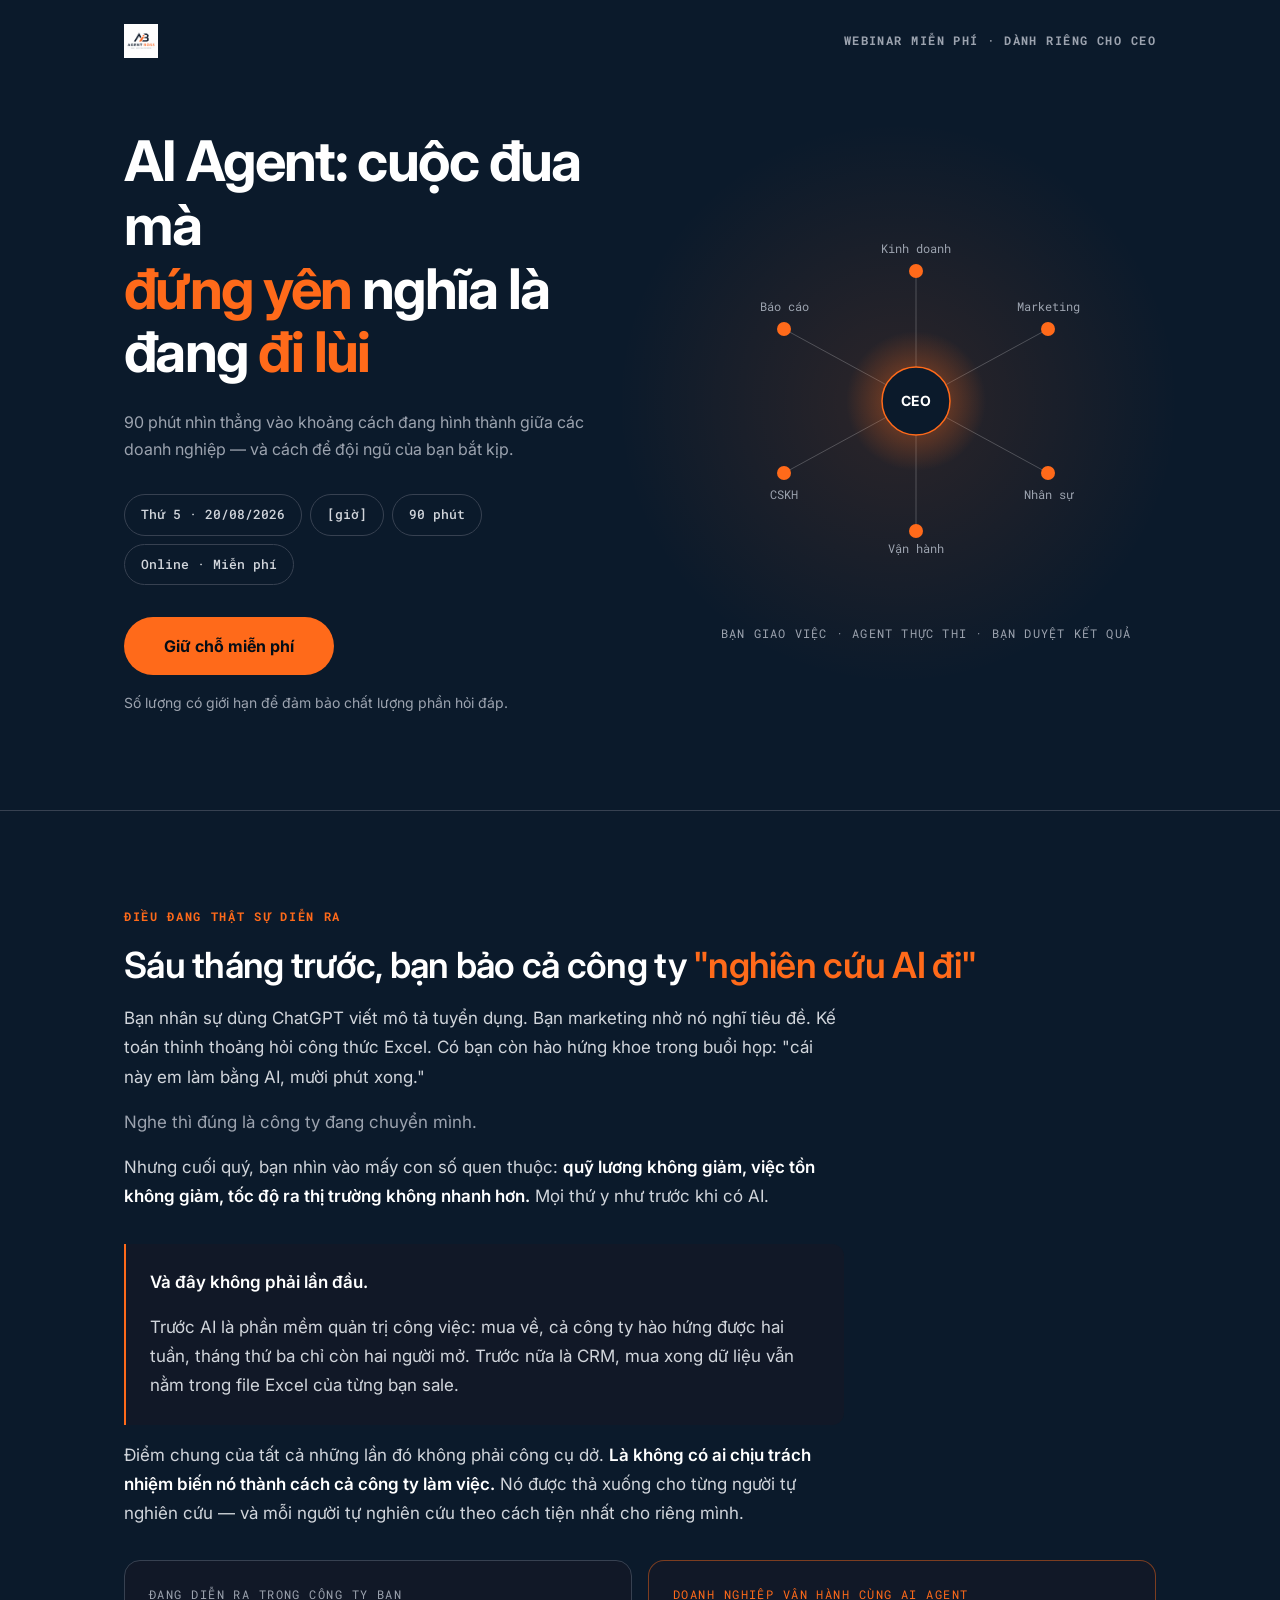
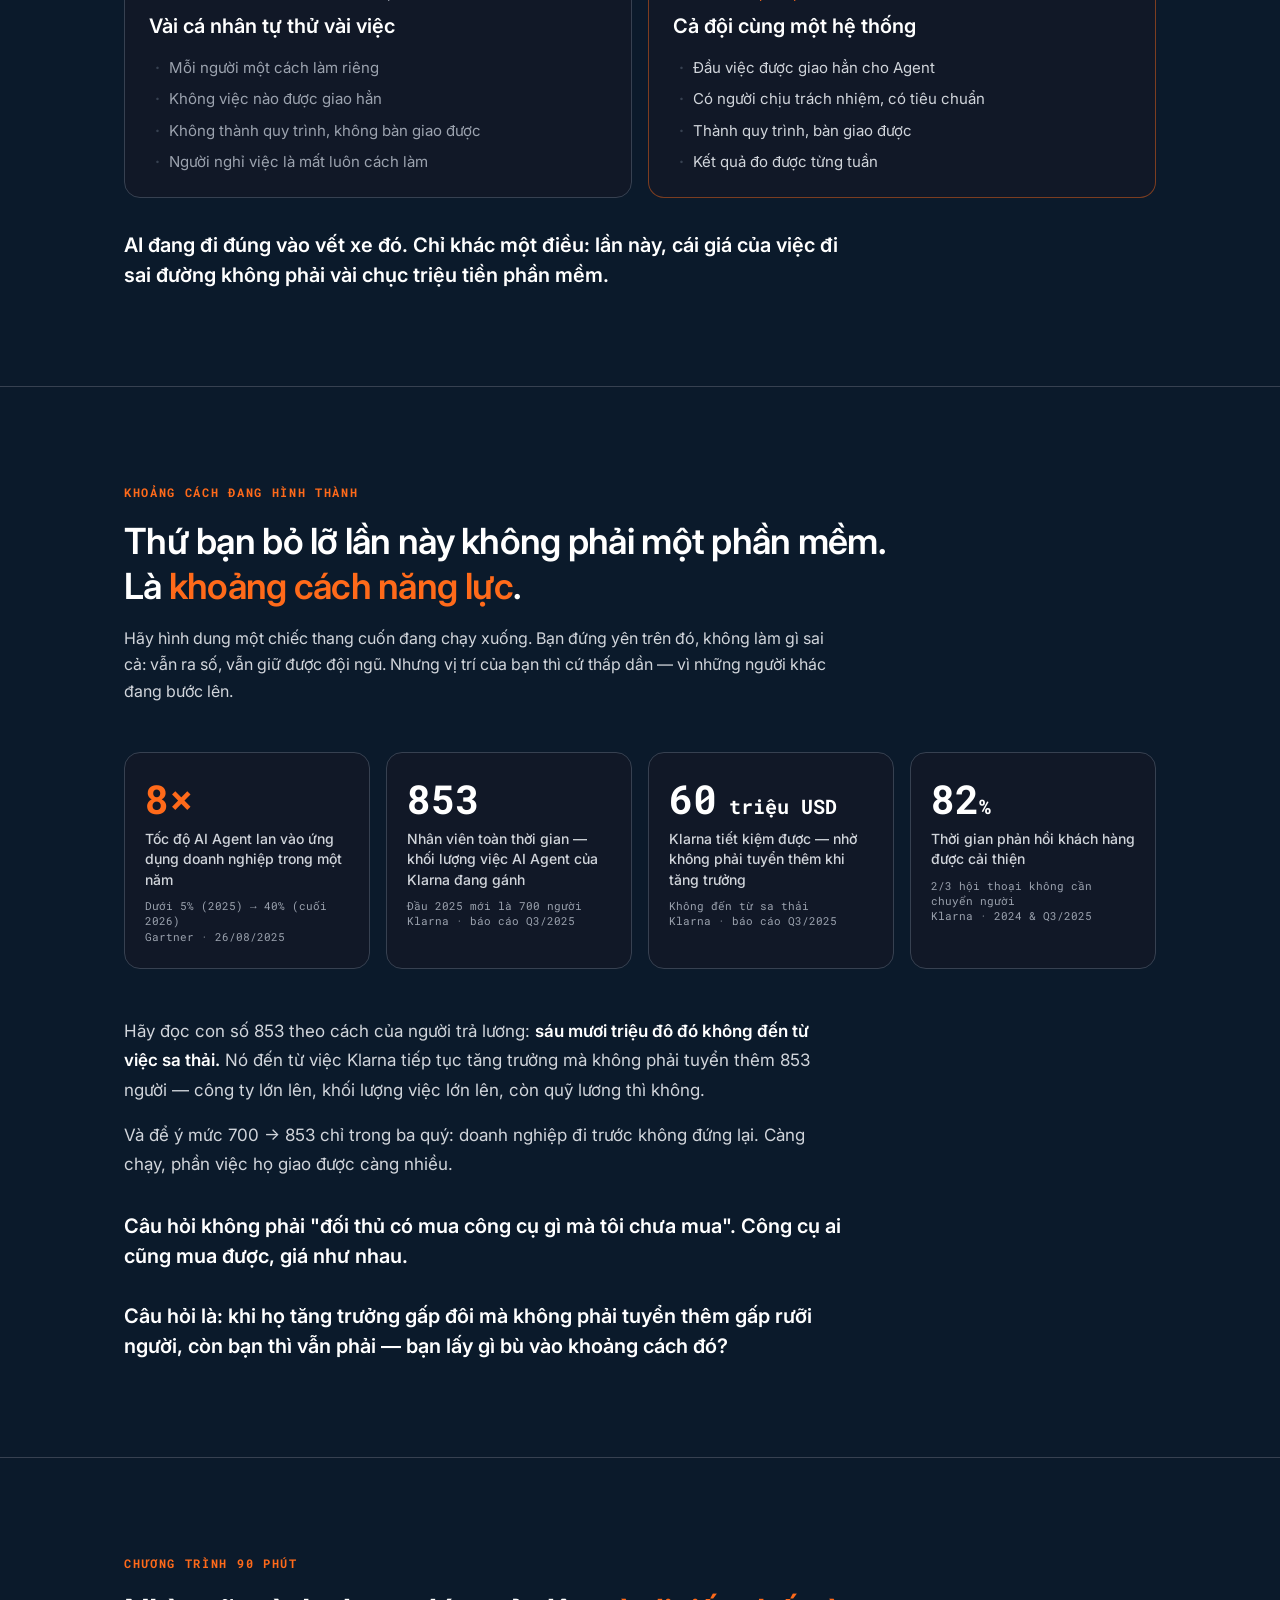
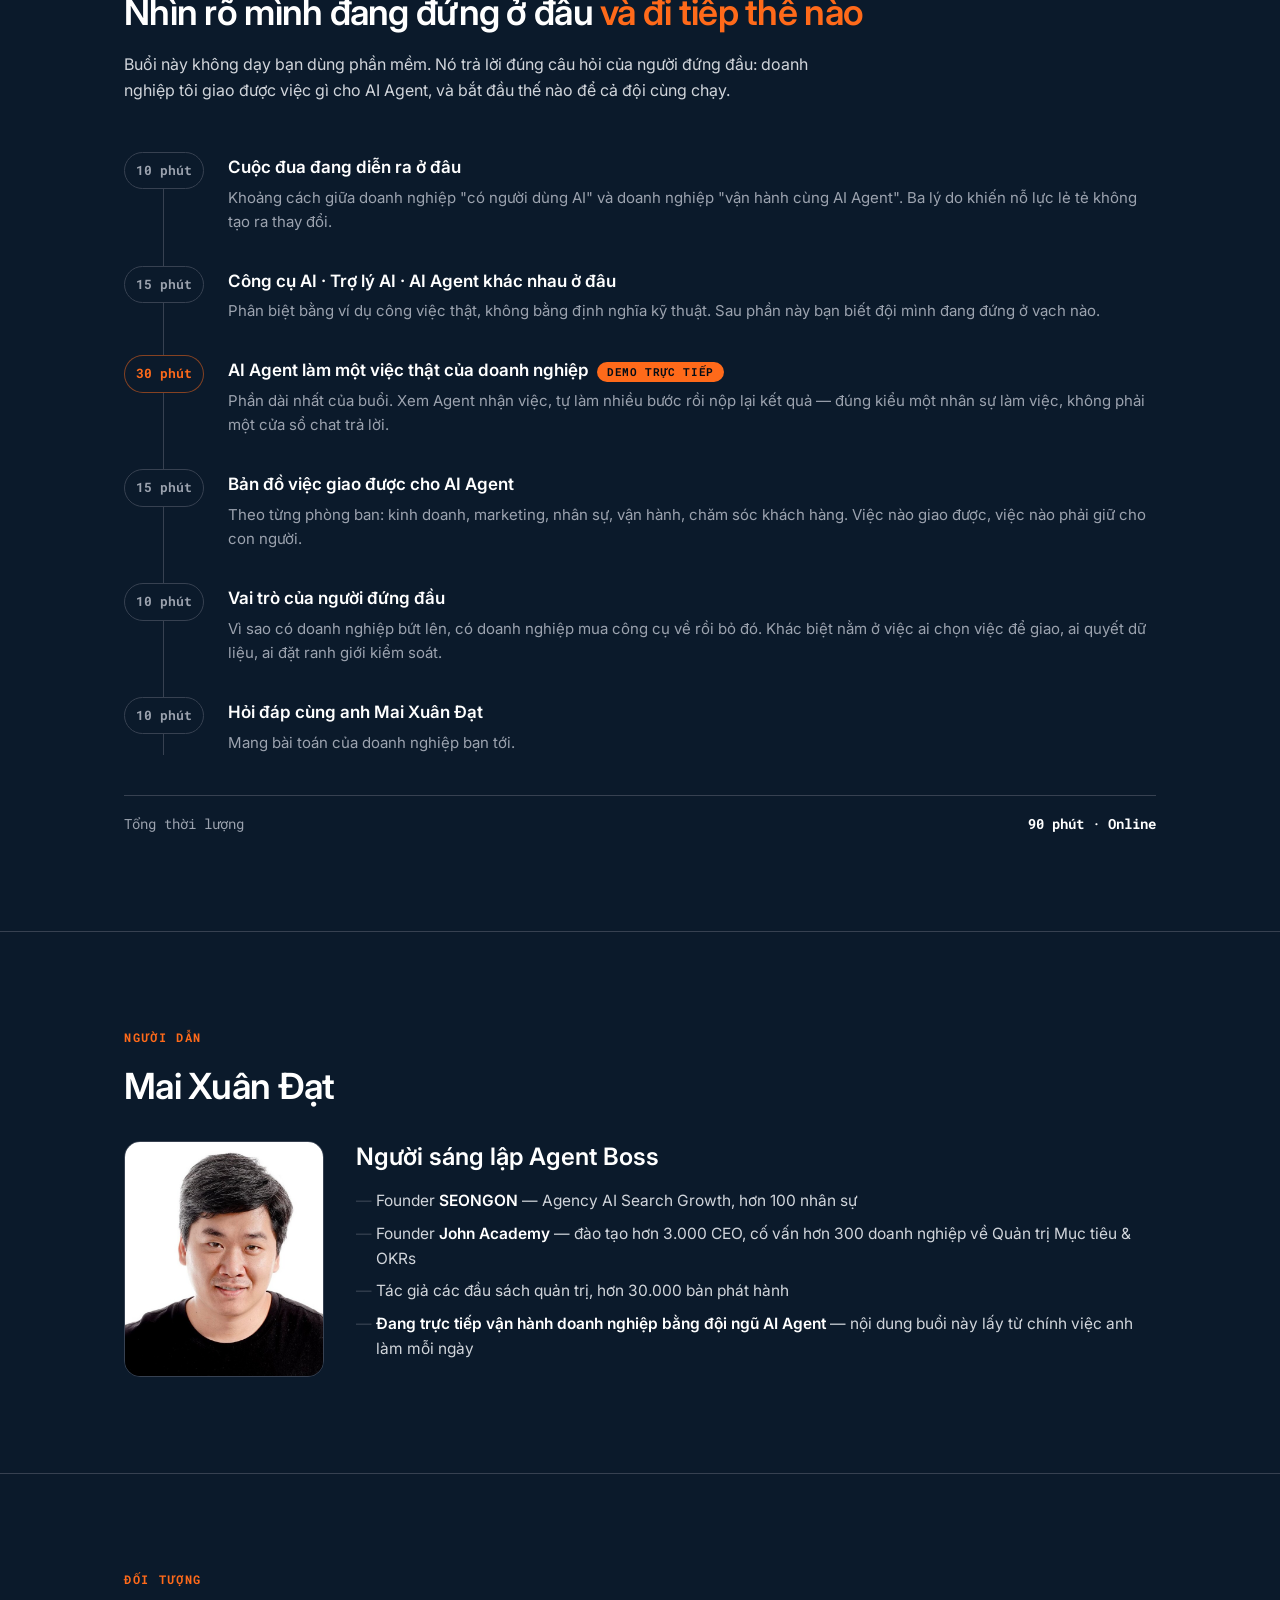
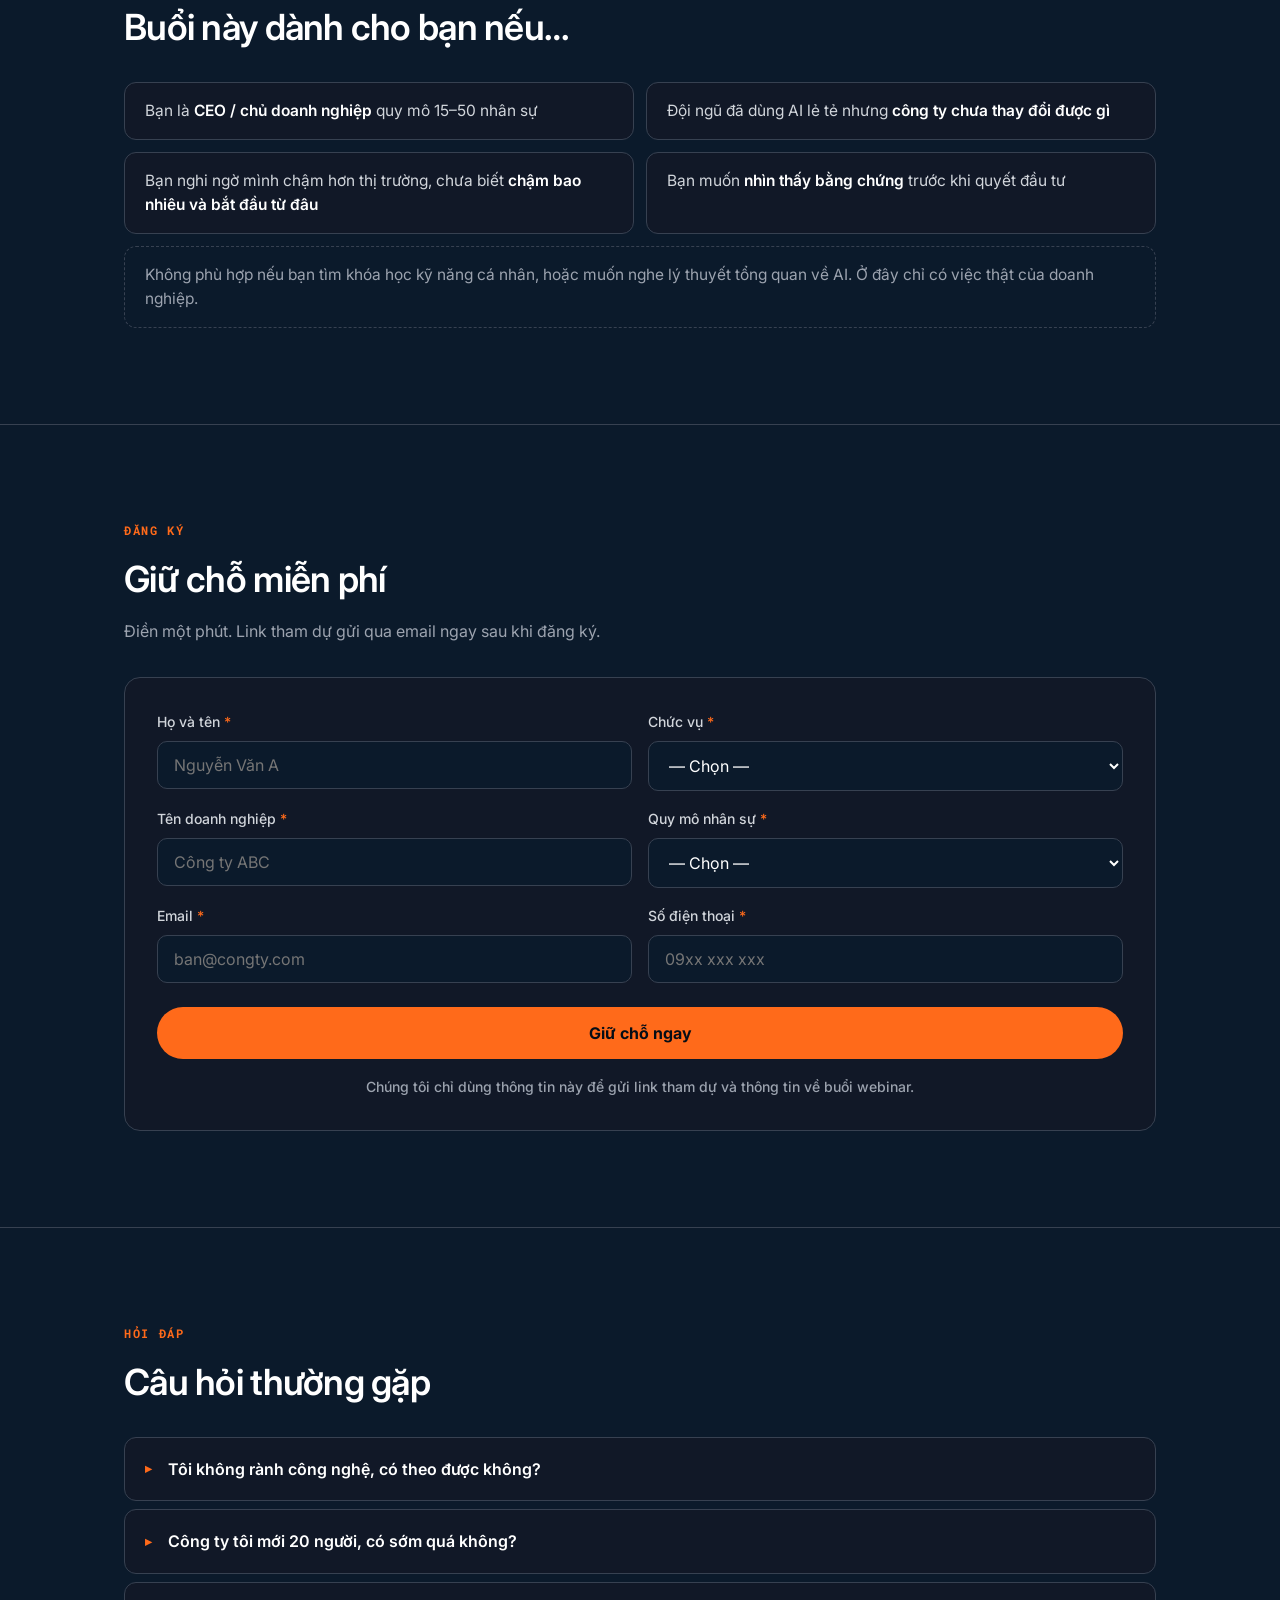
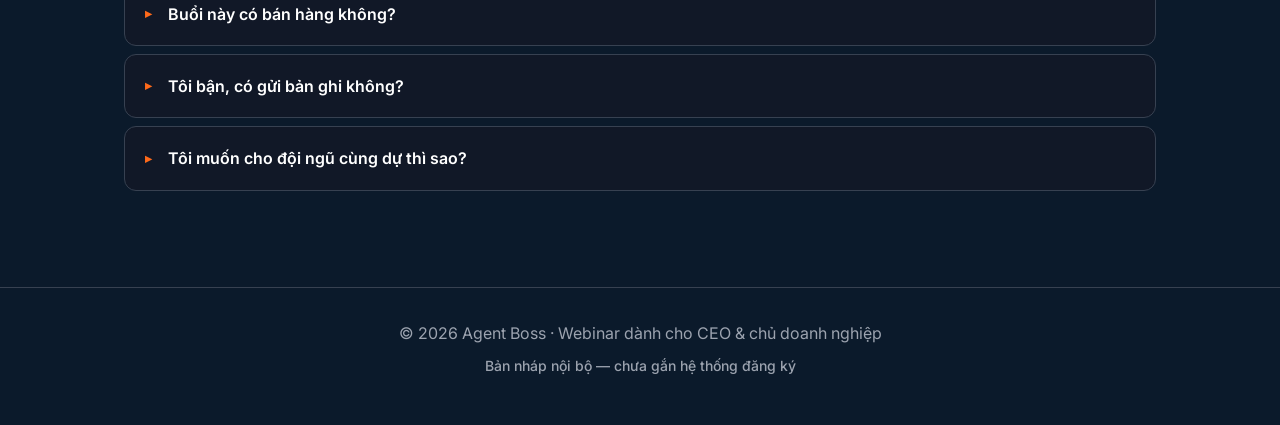
==== b2b-ceo/index.html @ 635e5ba8 "Landing B2B v2: tuan thu brand guideline + sua bo cuc + toi uu mobile Sua theo 6 gop y cua ong chu: " ====
<!DOCTYPE html>
<html lang="vi">
<head>
<meta charset="UTF-8">
<meta name="viewport" content="width=device-width, initial-scale=1">
<meta name="robots" content="noindex">
<title>AI Agent: cuộc đua mà đứng yên nghĩa là đang đi lùi — Webinar cho CEO · 20/08/2026</title>
<meta name="description" content="Webinar miễn phí dành cho CEO và chủ doanh nghiệp. 90 phút nhìn thẳng vào khoảng cách đang hình thành giữa các doanh nghiệp — và cách để đội ngũ của bạn bắt kịp.">
<link rel="preconnect" href="https://fonts.googleapis.com">
<link href="https://fonts.googleapis.com/css2?family=Inter:wght@400;500;600;700&family=Roboto+Mono:wght@500;700&display=swap" rel="stylesheet">
<style>
  /* ══ TOKENS — theo brand-guideline-rut-gon.md v2.0 ══ */
  :root{
    --agent-dark:#0B1A2B;   /* nền 80% */
    --white:#FFFFFF;        /* chữ 15% */
    --boss-orange:#FF6A1A;  /* nhấn ≤5% */
    --ink-900:#111827;      /* card tối hơn nền */
    --ink-700:#374151;      /* viền đậm */
    --ink-500:#9CA3AF;      /* chữ phụ — Tầng 3 */
    --mono:'Roboto Mono',monospace;
    /* spacing: chỉ dùng 4/8/16/24/32/48/64/96/128 */
  }
  *{margin:0;padding:0;box-sizing:border-box}
  html{scroll-behavior:smooth;overflow-x:hidden}
  .hero-outer{overflow:hidden}
  body{background:var(--agent-dark);color:var(--white);font-family:'Inter',Arial,sans-serif;line-height:1.65;-webkit-font-smoothing:antialiased;overflow-x:hidden}
  h1 br{display:none}
  @media(min-width:861px){h1 br{display:inline}}
  .wrap{max-width:1080px;margin:0 auto;padding:0 24px}

  /* ══ THANG CHỮ — đúng guideline mục 4 ══ */
  h1{font-size:clamp(40px,5vw,56px);font-weight:700;letter-spacing:-.03em;line-height:1.14}
  h2{font-size:clamp(28px,3.6vw,36px);font-weight:600;letter-spacing:-.02em;line-height:1.25}
  h3{font-size:clamp(20px,2.4vw,24px);font-weight:600;line-height:1.35}
  p{font-size:16px;font-weight:400;color:var(--ink-500)}
  p.body-light{color:#D1D5DB}
  .small{font-size:14px;font-weight:500;color:var(--ink-500)}
  strong{color:var(--white);font-weight:600}
  .cam{color:var(--boss-orange)}
  section{padding:96px 0;border-top:1px solid var(--ink-700)}
  .sec-label{font-family:var(--mono);font-size:12px;font-weight:700;letter-spacing:.14em;text-transform:uppercase;color:var(--boss-orange)}
  h2+p,h3+p,.sec-label+h2{margin-top:16px}
  p+p{margin-top:16px}

  /* ══ HEADER ══ */
  header{padding:24px 0;position:relative;z-index:3}
  header .wrap{display:flex;align-items:center;justify-content:space-between;gap:16px;flex-wrap:wrap}
  header img{height:34px;width:auto;display:block}
  .eyebrow{font-family:var(--mono);font-size:12px;font-weight:700;letter-spacing:.12em;text-transform:uppercase;color:var(--ink-500)}

  /* ══ HERO: trái = chữ · phải = hệ thống (guideline mục 5) ══ */
  .hero{position:relative;display:grid;grid-template-columns:1.05fr .95fr;gap:64px;align-items:center;padding:48px 0 96px;border-top:none}
  .hero>div{position:relative;z-index:2;min-width:0}
  .glow{position:absolute;right:-6%;top:44%;transform:translateY(-50%);width:640px;height:640px;max-width:100%;border-radius:50%;
        background:radial-gradient(circle,rgba(255,106,26,.14) 0%,transparent 62%);pointer-events:none;z-index:0}
  .tier3{margin-top:24px;font-size:16px;color:var(--ink-500);max-width:480px}
  .meta{display:flex;flex-wrap:wrap;gap:8px;margin-top:32px}
  .meta span{font-family:var(--mono);font-size:13px;font-weight:500;padding:9px 16px;border:1px solid var(--ink-700);border-radius:999px;color:#D1D5DB;white-space:nowrap}
  .btn{display:inline-block;margin-top:32px;padding:16px 40px;border-radius:999px;background:var(--boss-orange);color:#050D16;
       font-size:16px;font-weight:700;text-decoration:none;border:none;cursor:pointer;font-family:'Inter',sans-serif}
  .btn:hover{filter:brightness(1.07)}
  .undercta{margin-top:16px;font-size:14px;color:var(--ink-500)}

  /* ══ SƠ ĐỒ HUB-AND-SPOKE ══ */
  .sysbox{width:100%;max-width:440px;margin-left:auto}
  .syscap{margin-top:16px;text-align:center;font-family:var(--mono);font-size:12px;letter-spacing:.1em;color:var(--ink-500);text-transform:uppercase}

  /* ══ STAT — visual hoá số liệu ══ */
  .stats{display:grid;grid-template-columns:repeat(4,1fr);gap:16px;margin-top:48px}
  .stat{padding:24px 20px;background:var(--ink-900);border:1px solid var(--ink-700);border-radius:16px}
  .stat .n{font-family:var(--mono);font-size:clamp(30px,3.6vw,40px);font-weight:700;color:var(--white);line-height:1.1;font-variant-numeric:tabular-nums}
  .stat .n.hi{color:var(--boss-orange)}
  .stat .l{margin-top:8px;font-size:14px;font-weight:500;color:#D1D5DB;line-height:1.45}
  .stat .s{margin-top:8px;font-family:var(--mono);font-size:11px;color:var(--ink-500);line-height:1.4}

  /* ══ CÂU CHUYỆN ══ */
  .story{max-width:720px}
  .story p{margin-top:16px;font-size:17px;color:#D1D5DB;line-height:1.72}
  .story p.plain{color:var(--ink-500)}
  .quoteline{margin-top:32px;padding:24px;border-left:2px solid var(--boss-orange);background:var(--ink-900);border-radius:0 12px 12px 0}
  .quoteline p{margin-top:0;font-size:17px}
  .quoteline p+p{margin-top:16px}
  .punch{margin-top:32px;font-size:20px;font-weight:600;color:var(--white);line-height:1.5;max-width:720px}

  /* ══ SO SÁNH 2 CỘT ══ */
  .vs{display:grid;grid-template-columns:1fr 1fr;gap:16px;margin-top:32px}
  .vs>div{padding:24px;border-radius:16px;border:1px solid var(--ink-700);background:var(--ink-900)}
  .vs .on{border-color:rgba(255,106,26,.45)}
  .vs .k{font-family:var(--mono);font-size:12px;letter-spacing:.12em;text-transform:uppercase;color:var(--ink-500)}
  .vs .on .k{color:var(--boss-orange)}
  .vs h4{margin-top:8px;font-size:20px;font-weight:600;line-height:1.35}
  .vs ul{margin-top:16px;list-style:none}
  .vs li{position:relative;padding-left:20px;margin-top:8px;font-size:15px;color:var(--ink-500);line-height:1.55}
  .vs li::before{content:"·";position:absolute;left:6px;color:var(--ink-700);font-weight:700}
  .vs .on li{color:#D1D5DB}

  /* ══ AGENDA — timeline có thời lượng ══ */
  .agenda{position:relative;margin-top:32px}
  .agenda::before{content:'';position:absolute;left:39px;top:16px;bottom:16px;width:1px;background:var(--ink-700)}
  .a-item{position:relative;display:flex;gap:24px;padding:16px 0;align-items:flex-start}
  .a-time{position:relative;z-index:1;flex:0 0 80px;text-align:center;font-family:var(--mono);font-size:13px;font-weight:700;
          color:var(--ink-500);background:var(--agent-dark);border:1px solid var(--ink-700);border-radius:999px;padding:7px 0}
  .a-item.demo .a-time{color:var(--boss-orange);border-color:rgba(255,106,26,.5)}
  .a-body{padding-top:4px}
  .a-body b{display:block;font-size:17px;font-weight:600;color:var(--white);line-height:1.4}
  .a-body p{margin-top:6px;font-size:15px;color:var(--ink-500);line-height:1.6}
  .a-tag{display:inline-block;margin-left:8px;padding:3px 10px;border-radius:999px;background:var(--boss-orange);color:#050D16;
         font-family:var(--mono);font-size:10.5px;font-weight:700;letter-spacing:.06em;vertical-align:middle}
  .a-total{margin-top:24px;padding-top:16px;border-top:1px solid var(--ink-700);display:flex;justify-content:space-between;font-family:var(--mono);font-size:14px;color:var(--ink-500)}
  .a-total b{color:var(--white)}

  /* ══ DIỄN GIẢ ══ */
  .spk{display:grid;grid-template-columns:200px 1fr;gap:32px;align-items:start;margin-top:32px}
  .spk img{width:200px;height:236px;object-fit:cover;object-position:center top;border-radius:16px;border:1px solid var(--ink-700)}
  .spk ul{margin-top:16px;list-style:none}
  .spk li{position:relative;padding-left:20px;margin-top:8px;font-size:15.5px;color:#D1D5DB;line-height:1.6}
  .spk li::before{content:"—";position:absolute;left:0;color:var(--ink-700)}

  /* ══ AI NÊN DỰ ══ */
  .who{display:grid;grid-template-columns:1fr 1fr;gap:12px;margin-top:32px}
  .who div{padding:16px 20px;border-radius:12px;background:var(--ink-900);border:1px solid var(--ink-700);font-size:15.5px;color:#D1D5DB;line-height:1.55}
  .who .no{grid-column:1/-1;border-style:dashed;background:transparent;color:var(--ink-500)}

  /* ══ FORM ══ */
  .formbox{margin-top:32px;padding:32px;border-radius:16px;background:var(--ink-900);border:1px solid var(--ink-700)}
  .g2{display:grid;grid-template-columns:1fr 1fr;gap:16px}
  .field{margin-bottom:16px}
  label{display:block;font-size:14px;font-weight:500;color:#D1D5DB;margin-bottom:8px}
  label i{color:var(--boss-orange);font-style:normal}
  input,select{width:100%;padding:13px 16px;border-radius:10px;background:var(--agent-dark);border:1px solid var(--ink-700);
    color:var(--white);font-family:'Inter',sans-serif;font-size:16px}
  input:focus,select:focus{outline:none;border-color:var(--boss-orange)}
  .btn.full{display:block;width:100%;text-align:center;margin-top:8px}

  /* ══ FAQ ══ */
  details{margin-top:8px;border:1px solid var(--ink-700);border-radius:12px;background:var(--ink-900);overflow:hidden}
  summary{padding:18px 20px;font-size:16px;font-weight:600;cursor:pointer;list-style:none;display:flex;gap:16px;align-items:center}
  summary::-webkit-details-marker{display:none}
  summary::before{content:"▸";color:var(--boss-orange);font-size:13px;transition:transform .15s;flex:none}
  details[open] summary::before{transform:rotate(90deg)}
  details p{padding:0 20px 20px 48px;font-size:15.5px;color:var(--ink-500)}

  footer{padding:32px 0 48px;border-top:1px solid var(--ink-700);font-size:14px;color:var(--ink-500);text-align:center}
  .sticky-cta{display:none}

  /* ══ MOBILE ══ */
  @media (max-width:860px){
    section{padding:64px 0}
    .hero{grid-template-columns:1fr;gap:48px;padding:24px 0 64px}
    .glow{right:-30%;top:22%;width:420px;height:420px}
    .sysbox{max-width:360px;margin:0 auto}
    .stats{grid-template-columns:repeat(2,1fr)}
    .vs,.who,.g2{grid-template-columns:1fr}
    .spk{grid-template-columns:1fr}
    .spk img{width:150px;height:178px}
    .a-time{flex:0 0 66px;font-size:12px}
    .agenda::before{left:32px}
    .a-item{gap:16px}
    .formbox{padding:24px}
    body{padding-bottom:72px}
    .sticky-cta{display:block;position:fixed;bottom:0;left:0;right:0;z-index:20;padding:12px 16px;
      background:rgba(11,26,43,.97);border-top:1px solid var(--ink-700)}
    .sticky-cta .btn{margin-top:0;width:100%;padding:14px}
  }
  @media (max-width:520px){
    .stats{grid-template-columns:1fr}
    h1{font-size:30px;letter-spacing:-.02em}
    h2{font-size:24px}
    .wrap{padding:0 20px}
    .meta span{font-size:12px;padding:8px 13px}
    .story p,.punch{font-size:16px}
    .punch{font-size:18px}
  }
</style>
</head>
<body>

<header>
  <div class="wrap">
    <img src="assets/logo-agentboss.png" alt="Agent Boss">
    <span class="eyebrow">Webinar miễn phí · dành riêng cho CEO</span>
  </div>
</header>

<!-- ══════════ HERO ══════════ -->
<section class="hero-outer" style="border:none;padding:0">
<div class="wrap">
  <div class="hero">
    <span class="glow" aria-hidden="true"></span>

    <div>
      <!-- Tiêu đề 3 tầng: Tầng 2 trắng + Tầng 1 cam (từ khoá) + Tầng 3 xám -->
      <h1>AI Agent: cuộc đua mà <br><span class="cam">đứng yên</span> nghĩa là đang <span class="cam">đi lùi</span></h1>

      <p class="tier3">90 phút nhìn thẳng vào khoảng cách đang hình thành giữa các doanh nghiệp — và cách để đội ngũ của bạn bắt kịp.</p>

      <div class="meta">
        <span>Thứ 5 · 20/08/2026</span>
        <span>[giờ]</span>
        <span>90 phút</span>
        <span>Online · Miễn phí</span>
      </div>

      <a class="btn" href="#dangky">Giữ chỗ miễn phí</a>
      <p class="undercta">Số lượng có giới hạn để đảm bảo chất lượng phần hỏi đáp.</p>
    </div>

    <div>
      <!-- Lớp 2: hệ thống hub-and-spoke · node cam · đường trắng mờ · CEO trung tâm lớn 1.8× -->
      <svg class="sysbox" viewBox="0 0 440 400" role="img" aria-label="Sơ đồ CEO điều phối đội ngũ AI Agent">
        <defs>
          <radialGradient id="halo"><stop offset="0%" stop-color="#FF6A1A" stop-opacity=".5"/><stop offset="100%" stop-color="#FF6A1A" stop-opacity="0"/></radialGradient>
        </defs>
        <!-- đường kết nối: trắng mờ, hướng về tâm -->
        <g stroke="#FFFFFF" stroke-opacity=".22" stroke-width="1">
          <line x1="220" y1="200" x2="220" y2="70"/>
          <line x1="220" y1="200" x2="352" y2="128"/>
          <line x1="220" y1="200" x2="352" y2="272"/>
          <line x1="220" y1="200" x2="220" y2="330"/>
          <line x1="220" y1="200" x2="88"  y2="272"/>
          <line x1="220" y1="200" x2="88"  y2="128"/>
        </g>
        <!-- node agent -->
        <g>
          <circle cx="220" cy="70"  r="7" fill="#FF6A1A"/>
          <circle cx="352" cy="128" r="7" fill="#FF6A1A"/>
          <circle cx="352" cy="272" r="7" fill="#FF6A1A"/>
          <circle cx="220" cy="330" r="7" fill="#FF6A1A"/>
          <circle cx="88"  cy="272" r="7" fill="#FF6A1A"/>
          <circle cx="88"  cy="128" r="7" fill="#FF6A1A"/>
        </g>
        <!-- nhãn node -->
        <g fill="#9CA3AF" font-family="Roboto Mono, monospace" font-size="12" text-anchor="middle">
          <text x="220" y="52">Kinh doanh</text>
          <text x="352" y="110">Marketing</text>
          <text x="352" y="298">Nhân sự</text>
          <text x="220" y="352">Vận hành</text>
          <text x="88"  y="298">CSKH</text>
          <text x="88"  y="110">Báo cáo</text>
        </g>
        <!-- trung tâm: CEO — to hơn, có hào quang -->
        <circle cx="220" cy="200" r="70" fill="url(#halo)"/>
        <circle cx="220" cy="200" r="34" fill="#0B1A2B" stroke="#FF6A1A" stroke-width="1.5"/>
        <text x="220" y="205" fill="#FFFFFF" font-family="Inter, sans-serif" font-size="14" font-weight="700" text-anchor="middle">CEO</text>
      </svg>
      <p class="syscap">Bạn giao việc · Agent thực thi · Bạn duyệt kết quả</p>
    </div>
  </div>
</div>
</section>

<!-- ══════════ P — VẤN ĐỀ ══════════ -->
<section>
  <div class="wrap">
    <p class="sec-label">Điều đang thật sự diễn ra</p>
    <h2>Sáu tháng trước, bạn bảo cả công ty <span class="cam">"nghiên cứu AI đi"</span></h2>

    <div class="story">
      <p>Bạn nhân sự dùng ChatGPT viết mô tả tuyển dụng. Bạn marketing nhờ nó nghĩ tiêu đề. Kế toán thỉnh thoảng hỏi công thức Excel. Có bạn còn hào hứng khoe trong buổi họp: "cái này em làm bằng AI, mười phút xong."</p>
      <p class="plain">Nghe thì đúng là công ty đang chuyển mình.</p>
      <p>Nhưng cuối quý, bạn nhìn vào mấy con số quen thuộc: <strong>quỹ lương không giảm, việc tồn không giảm, tốc độ ra thị trường không nhanh hơn.</strong> Mọi thứ y như trước khi có AI.</p>

      <div class="quoteline">
        <p><strong>Và đây không phải lần đầu.</strong></p>
        <p>Trước AI là phần mềm quản trị công việc: mua về, cả công ty hào hứng được hai tuần, tháng thứ ba chỉ còn hai người mở. Trước nữa là CRM, mua xong dữ liệu vẫn nằm trong file Excel của từng bạn sale.</p>
      </div>

      <p>Điểm chung của tất cả những lần đó không phải công cụ dở. <strong>Là không có ai chịu trách nhiệm biến nó thành cách cả công ty làm việc.</strong> Nó được thả xuống cho từng người tự nghiên cứu — và mỗi người tự nghiên cứu theo cách tiện nhất cho riêng mình.</p>
    </div>

    <div class="vs">
      <div>
        <p class="k">Đang diễn ra trong công ty bạn</p>
        <h4>Vài cá nhân tự thử vài việc</h4>
        <ul>
          <li>Mỗi người một cách làm riêng</li>
          <li>Không việc nào được giao hẳn</li>
          <li>Không thành quy trình, không bàn giao được</li>
          <li>Người nghỉ việc là mất luôn cách làm</li>
        </ul>
      </div>
      <div class="on">
        <p class="k">Doanh nghiệp vận hành cùng AI Agent</p>
        <h4>Cả đội cùng một hệ thống</h4>
        <ul>
          <li>Đầu việc được giao hẳn cho Agent</li>
          <li>Có người chịu trách nhiệm, có tiêu chuẩn</li>
          <li>Thành quy trình, bàn giao được</li>
          <li>Kết quả đo được từng tuần</li>
        </ul>
      </div>
    </div>

    <p class="punch">AI đang đi đúng vào vết xe đó. Chỉ khác một điều: lần này, cái giá của việc đi sai đường không phải vài chục triệu tiền phần mềm.</p>
  </div>
</section>

<!-- ══════════ A — KHOÉT SÂU ══════════ -->
<section>
  <div class="wrap">
    <p class="sec-label">Khoảng cách đang hình thành</p>
    <h2>Thứ bạn bỏ lỡ lần này không phải một phần mềm.<br>Là <span class="cam">khoảng cách năng lực</span>.</h2>
    <p class="body-light" style="margin-top:16px;max-width:720px">Hãy hình dung một chiếc thang cuốn đang chạy xuống. Bạn đứng yên trên đó, không làm gì sai cả: vẫn ra số, vẫn giữ được đội ngũ. Nhưng vị trí của bạn thì cứ thấp dần — vì những người khác đang bước lên.</p>

    <div class="stats">
      <div class="stat">
        <div class="n hi">8×</div>
        <div class="l">Tốc độ AI Agent lan vào ứng dụng doanh nghiệp trong một năm</div>
        <div class="s">Dưới 5% (2025) → 40% (cuối 2026)<br>Gartner · 26/08/2025</div>
      </div>
      <div class="stat">
        <div class="n">853</div>
        <div class="l">Nhân viên toàn thời gian — khối lượng việc AI Agent của Klarna đang gánh</div>
        <div class="s">Đầu 2025 mới là 700 người<br>Klarna · báo cáo Q3/2025</div>
      </div>
      <div class="stat">
        <div class="n">60<span style="font-size:.5em"> triệu USD</span></div>
        <div class="l">Klarna tiết kiệm được — nhờ không phải tuyển thêm khi tăng trưởng</div>
        <div class="s">Không đến từ sa thải<br>Klarna · báo cáo Q3/2025</div>
      </div>
      <div class="stat">
        <div class="n">82<span style="font-size:.5em">%</span></div>
        <div class="l">Thời gian phản hồi khách hàng được cải thiện</div>
        <div class="s">2/3 hội thoại không cần chuyển người<br>Klarna · 2024 &amp; Q3/2025</div>
      </div>
    </div>

    <div class="story" style="margin-top:48px">
      <p>Hãy đọc con số 853 theo cách của người trả lương: <strong>sáu mươi triệu đô đó không đến từ việc sa thải.</strong> Nó đến từ việc Klarna tiếp tục tăng trưởng mà không phải tuyển thêm 853 người — công ty lớn lên, khối lượng việc lớn lên, còn quỹ lương thì không.</p>
      <p>Và để ý mức 700 → 853 chỉ trong ba quý: doanh nghiệp đi trước không đứng lại. Càng chạy, phần việc họ giao được càng nhiều.</p>
    </div>

    <p class="punch">Câu hỏi không phải "đối thủ có mua công cụ gì mà tôi chưa mua". Công cụ ai cũng mua được, giá như nhau.<br><br>Câu hỏi là: <strong>khi họ tăng trưởng gấp đôi mà không phải tuyển thêm gấp rưỡi người, còn bạn thì vẫn phải — bạn lấy gì bù vào khoảng cách đó?</strong></p>
  </div>
</section>

<!-- ══════════ S — CHƯƠNG TRÌNH ══════════ -->
<section>
  <div class="wrap">
    <p class="sec-label">Chương trình 90 phút</p>
    <h2>Nhìn rõ mình đang đứng ở đâu <span class="cam">và đi tiếp thế nào</span></h2>
    <p class="body-light" style="margin-top:16px;max-width:720px">Buổi này không dạy bạn dùng phần mềm. Nó trả lời đúng câu hỏi của người đứng đầu: doanh nghiệp tôi giao được việc gì cho AI Agent, và bắt đầu thế nào để cả đội cùng chạy.</p>

    <div class="agenda">
      <div class="a-item">
        <div class="a-time">10 phút</div>
        <div class="a-body"><b>Cuộc đua đang diễn ra ở đâu</b>
          <p>Khoảng cách giữa doanh nghiệp "có người dùng AI" và doanh nghiệp "vận hành cùng AI Agent". Ba lý do khiến nỗ lực lẻ tẻ không tạo ra thay đổi.</p></div>
      </div>
      <div class="a-item">
        <div class="a-time">15 phút</div>
        <div class="a-body"><b>Công cụ AI · Trợ lý AI · AI Agent khác nhau ở đâu</b>
          <p>Phân biệt bằng ví dụ công việc thật, không bằng định nghĩa kỹ thuật. Sau phần này bạn biết đội mình đang đứng ở vạch nào.</p></div>
      </div>
      <div class="a-item demo">
        <div class="a-time">30 phút</div>
        <div class="a-body"><b>AI Agent làm một việc thật của doanh nghiệp<span class="a-tag">DEMO TRỰC TIẾP</span></b>
          <p>Phần dài nhất của buổi. Xem Agent nhận việc, tự làm nhiều bước rồi nộp lại kết quả — đúng kiểu một nhân sự làm việc, không phải một cửa sổ chat trả lời.</p></div>
      </div>
      <div class="a-item">
        <div class="a-time">15 phút</div>
        <div class="a-body"><b>Bản đồ việc giao được cho AI Agent</b>
          <p>Theo từng phòng ban: kinh doanh, marketing, nhân sự, vận hành, chăm sóc khách hàng. Việc nào giao được, việc nào phải giữ cho con người.</p></div>
      </div>
      <div class="a-item">
        <div class="a-time">10 phút</div>
        <div class="a-body"><b>Vai trò của người đứng đầu</b>
          <p>Vì sao có doanh nghiệp bứt lên, có doanh nghiệp mua công cụ về rồi bỏ đó. Khác biệt nằm ở việc ai chọn việc để giao, ai quyết dữ liệu, ai đặt ranh giới kiểm soát.</p></div>
      </div>
      <div class="a-item">
        <div class="a-time">10 phút</div>
        <div class="a-body"><b>Hỏi đáp cùng anh Mai Xuân Đạt</b>
          <p>Mang bài toán của doanh nghiệp bạn tới.</p></div>
      </div>
    </div>

    <div class="a-total"><span>Tổng thời lượng</span><b>90 phút · Online</b></div>
  </div>
</section>

<!-- ══════════ DIỄN GIẢ ══════════ -->
<section>
  <div class="wrap">
    <p class="sec-label">Người dẫn</p>
    <h2>Mai Xuân Đạt</h2>
    <div class="spk">
      <img src="../images/mai-xuan-dat.jpg" alt="Mai Xuân Đạt">
      <div>
        <h3>Người sáng lập Agent Boss</h3>
        <ul>
          <li>Founder <strong>SEONGON</strong> — Agency AI Search Growth, hơn 100 nhân sự</li>
          <li>Founder <strong>John Academy</strong> — đào tạo hơn 3.000 CEO, cố vấn hơn 300 doanh nghiệp về Quản trị Mục tiêu &amp; OKRs</li>
          <li>Tác giả các đầu sách quản trị, hơn 30.000 bản phát hành</li>
          <li><strong>Đang trực tiếp vận hành doanh nghiệp bằng đội ngũ AI Agent</strong> — nội dung buổi này lấy từ chính việc anh làm mỗi ngày</li>
        </ul>
      </div>
    </div>
  </div>
</section>

<!-- ══════════ AI NÊN DỰ ══════════ -->
<section>
  <div class="wrap">
    <p class="sec-label">Đối tượng</p>
    <h2>Buổi này dành cho bạn nếu…</h2>
    <div class="who">
      <div>Bạn là <strong>CEO / chủ doanh nghiệp</strong> quy mô 15–50 nhân sự</div>
      <div>Đội ngũ đã dùng AI lẻ tẻ nhưng <strong>công ty chưa thay đổi được gì</strong></div>
      <div>Bạn nghi ngờ mình chậm hơn thị trường, chưa biết <strong>chậm bao nhiêu và bắt đầu từ đâu</strong></div>
      <div>Bạn muốn <strong>nhìn thấy bằng chứng</strong> trước khi quyết đầu tư</div>
      <div class="no">Không phù hợp nếu bạn tìm khóa học kỹ năng cá nhân, hoặc muốn nghe lý thuyết tổng quan về AI. Ở đây chỉ có việc thật của doanh nghiệp.</div>
    </div>
  </div>
</section>

<!-- ══════════ FORM ══════════ -->
<section id="dangky">
  <div class="wrap">
    <p class="sec-label">Đăng ký</p>
    <h2>Giữ chỗ miễn phí</h2>
    <p style="margin-top:16px">Điền một phút. Link tham dự gửi qua email ngay sau khi đăng ký.</p>

    <div class="formbox">
      <!-- TODO (Toàn): nối form vào hệ thống thu lead + email xác nhận tự động -->
      <form onsubmit="event.preventDefault();document.getElementById('done').style.display='block';this.style.display='none';">
        <div class="g2">
          <div class="field"><label>Họ và tên <i>*</i></label><input type="text" required placeholder="Nguyễn Văn A"></div>
          <div class="field"><label>Chức vụ <i>*</i></label>
            <select required><option value="">— Chọn —</option><option>CEO / Chủ doanh nghiệp</option><option>Giám đốc điều hành</option><option>Trưởng bộ phận</option><option>Khác</option></select>
          </div>
        </div>
        <div class="g2">
          <div class="field"><label>Tên doanh nghiệp <i>*</i></label><input type="text" required placeholder="Công ty ABC"></div>
          <div class="field"><label>Quy mô nhân sự <i>*</i></label>
            <select required><option value="">— Chọn —</option><option>Dưới 15 người</option><option>15 – 30 người</option><option>31 – 50 người</option><option>Trên 50 người</option></select>
          </div>
        </div>
        <div class="g2">
          <div class="field"><label>Email <i>*</i></label><input type="email" required placeholder="ban@congty.com"></div>
          <div class="field"><label>Số điện thoại <i>*</i></label><input type="tel" required placeholder="09xx xxx xxx"></div>
        </div>
        <button class="btn full" type="submit">Giữ chỗ ngay</button>
      </form>
      <div id="done" style="display:none;text-align:center;padding:16px 0">
        <p style="font-size:18px;font-weight:600;color:var(--white)">Đã ghi nhận đăng ký</p>
        <p style="margin-top:8px">Link tham dự sẽ được gửi tới email của bạn. Hẹn gặp lại ngày 20/08.</p>
      </div>
      <p class="small" style="margin-top:16px;text-align:center">Chúng tôi chỉ dùng thông tin này để gửi link tham dự và thông tin về buổi webinar.</p>
    </div>
  </div>
</section>

<!-- ══════════ FAQ ══════════ -->
<section>
  <div class="wrap">
    <p class="sec-label">Hỏi đáp</p>
    <h2>Câu hỏi thường gặp</h2>
    <div style="margin-top:32px">
      <details><summary>Tôi không rành công nghệ, có theo được không?</summary>
        <p>Được. Buổi này nói bằng ngôn ngữ vận hành doanh nghiệp — việc gì giao được, giao thế nào, kiểm tra ra sao. Không có dòng code nào.</p></details>
      <details><summary>Công ty tôi mới 20 người, có sớm quá không?</summary>
        <p>Ngược lại. Doanh nghiệp 15–50 người là quy mô đổi nhanh nhất: quyết định không phải qua nhiều tầng, thay đổi thấy được ngay trong vài tuần. Công ty càng lớn càng khó quay đầu.</p></details>
      <details><summary>Buổi này có bán hàng không?</summary>
        <p>Có giới thiệu chương trình triển khai của Agent Boss ở cuối buổi. Còn 90 phút chính là nội dung và demo — bạn không mua gì vẫn mang về được cách nhìn và bản đồ đầu việc cho doanh nghiệp mình.</p></details>
      <details><summary>Tôi bận, có gửi bản ghi không?</summary>
        <p>Không gửi bản ghi. Buổi này có demo và hỏi đáp theo tình huống người tham dự đưa ra, nên giá trị nằm ở việc bạn có mặt.</p></details>
      <details><summary>Tôi muốn cho đội ngũ cùng dự thì sao?</summary>
        <p>Được, nhưng buổi này thiết kế cho người ra quyết định. Nếu chỉ một người dự thì nên là bạn — vì phần lớn nội dung nói về những việc chỉ người đứng đầu làm được.</p></details>
    </div>
  </div>
</section>

<footer>
  <div class="wrap">
    <p>© 2026 Agent Boss · Webinar dành cho CEO &amp; chủ doanh nghiệp</p>
    <p class="small" style="margin-top:8px">Bản nháp nội bộ — chưa gắn hệ thống đăng ký</p>
  </div>
</footer>

<div class="sticky-cta"><a class="btn" href="#dangky">Giữ chỗ miễn phí</a></div>

</body>
</html>
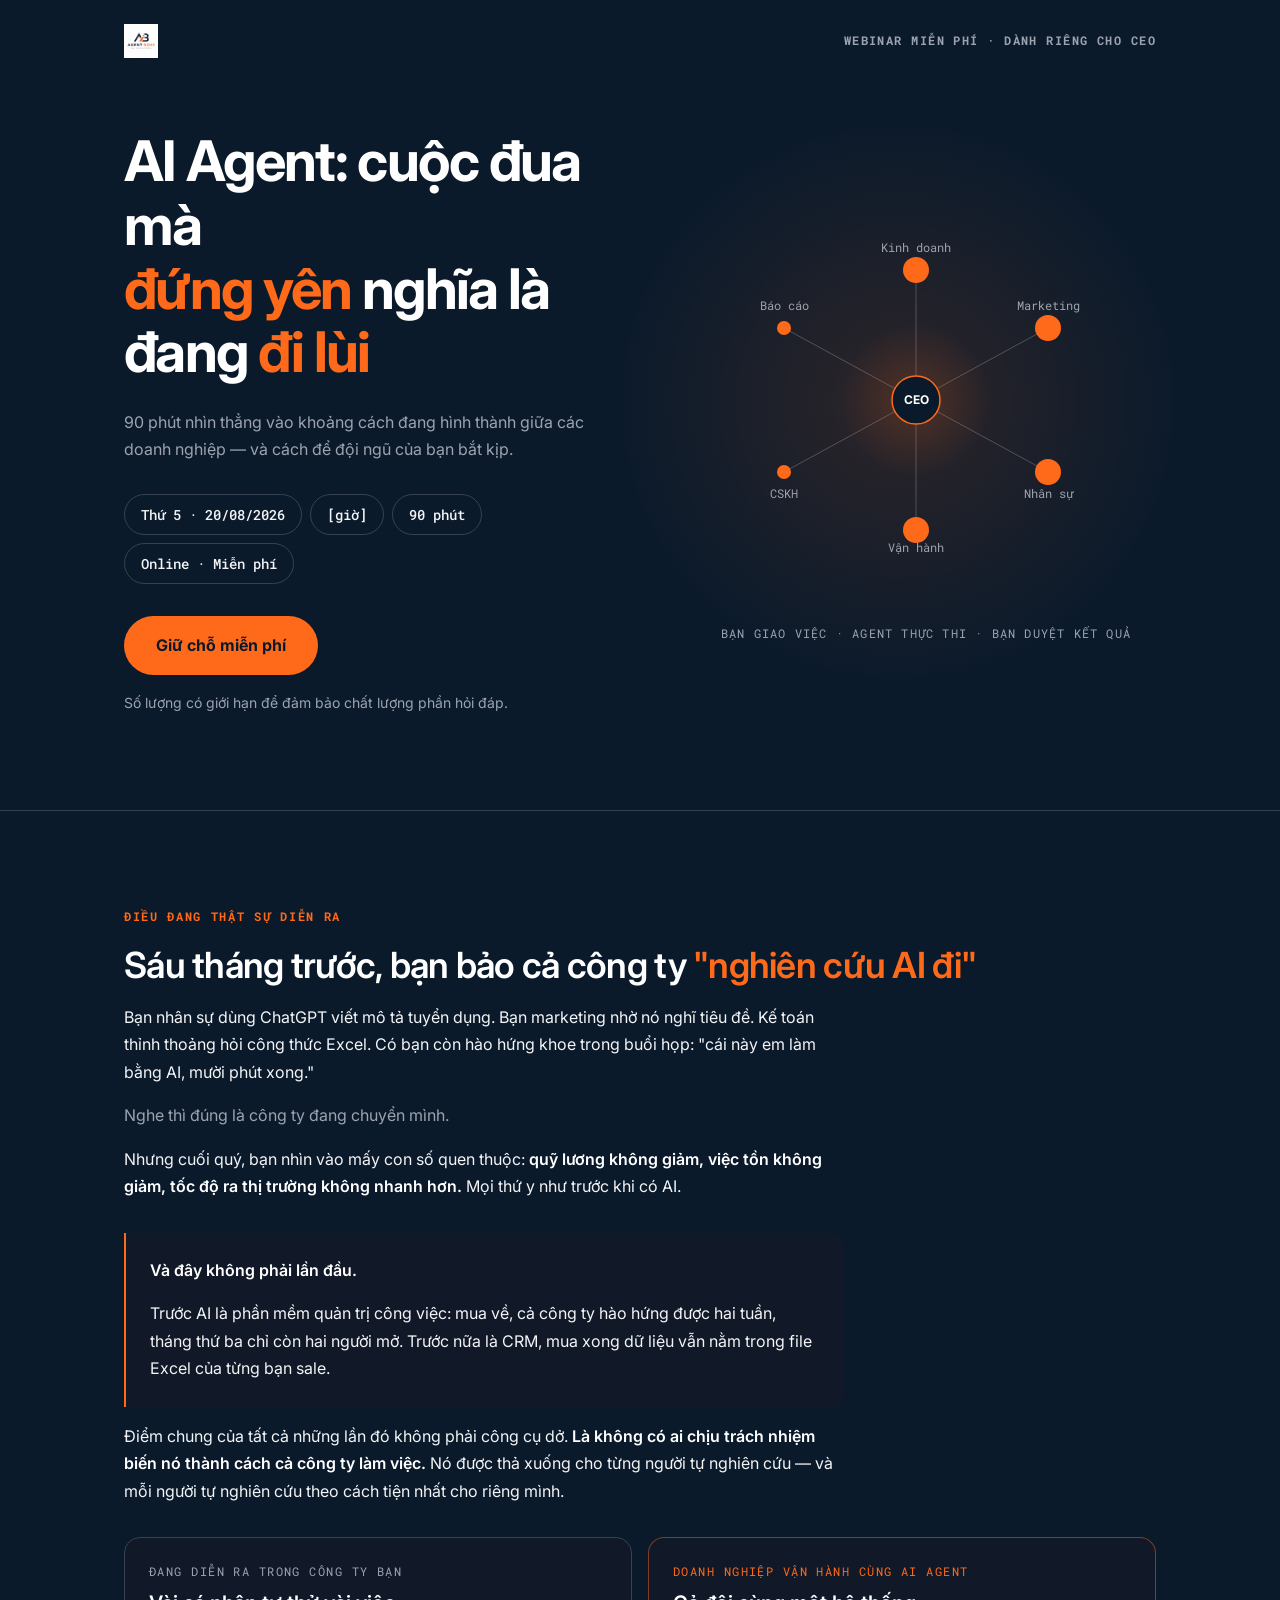
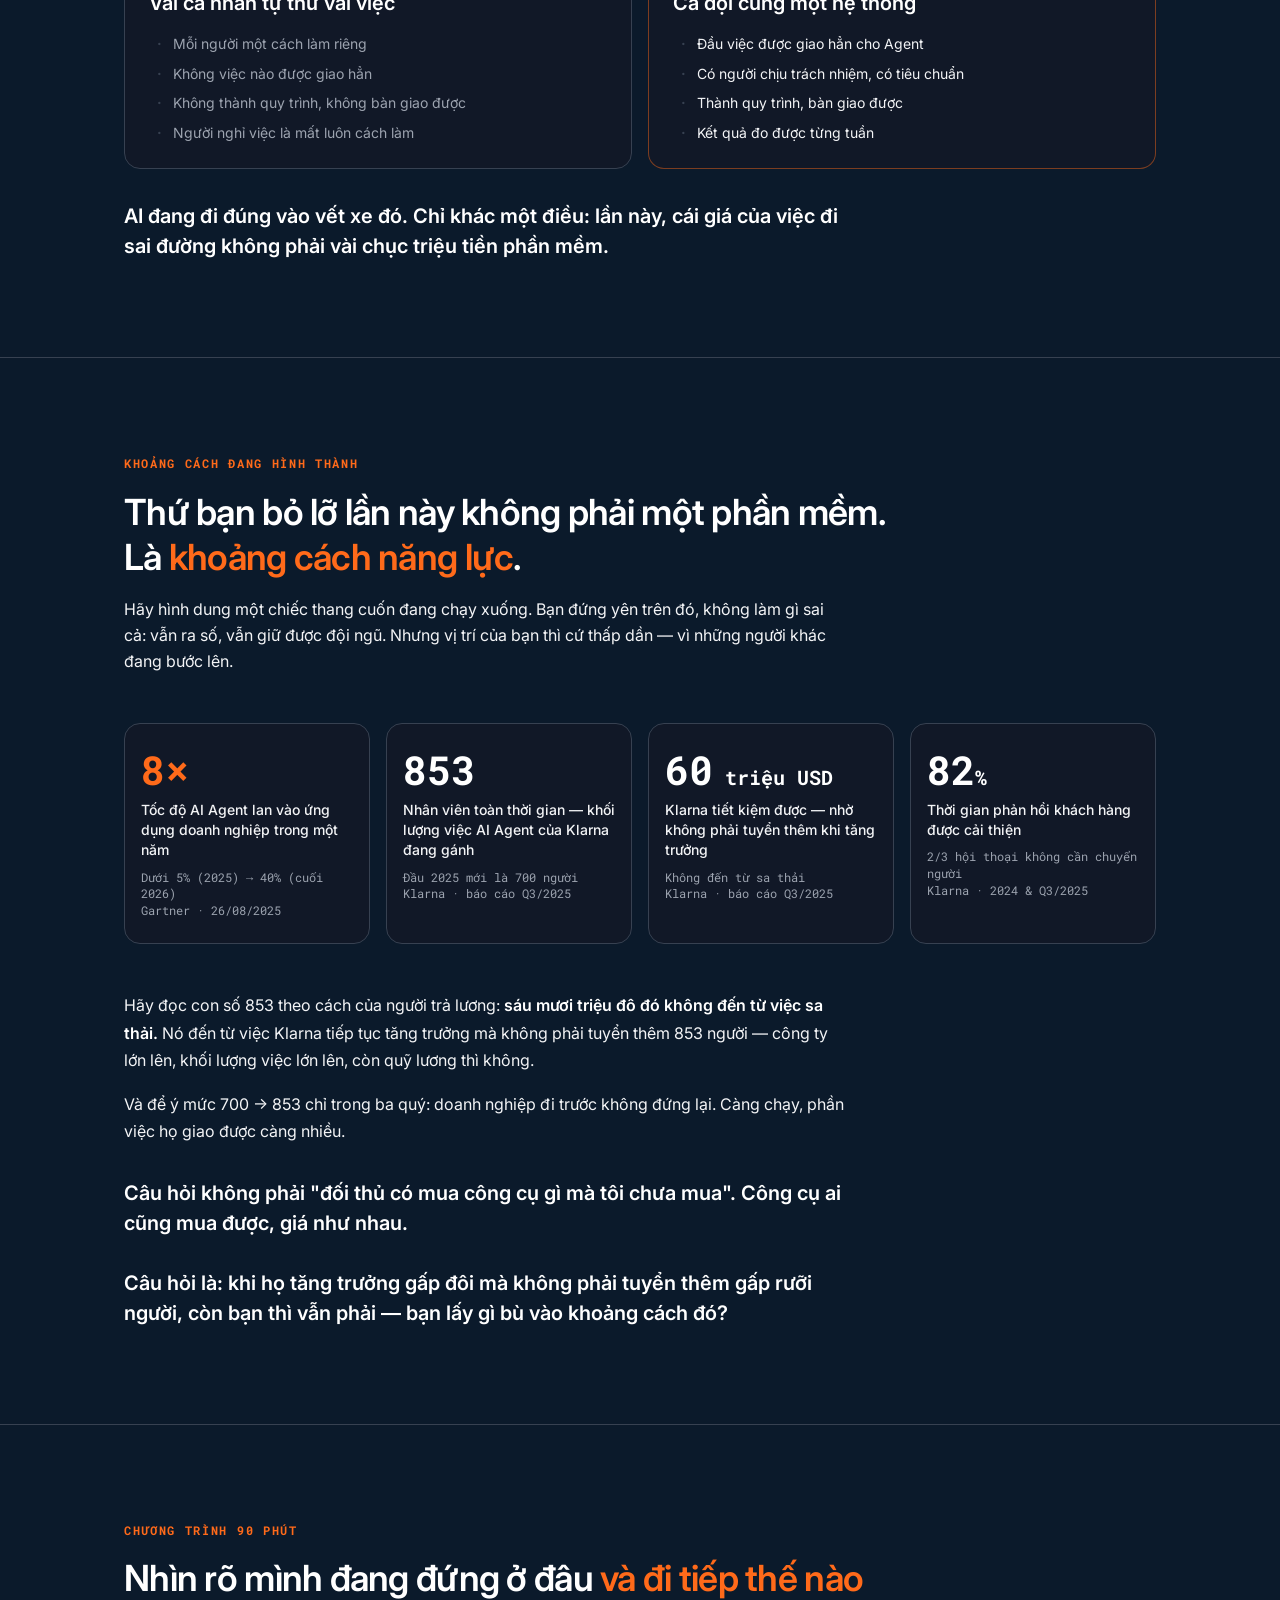
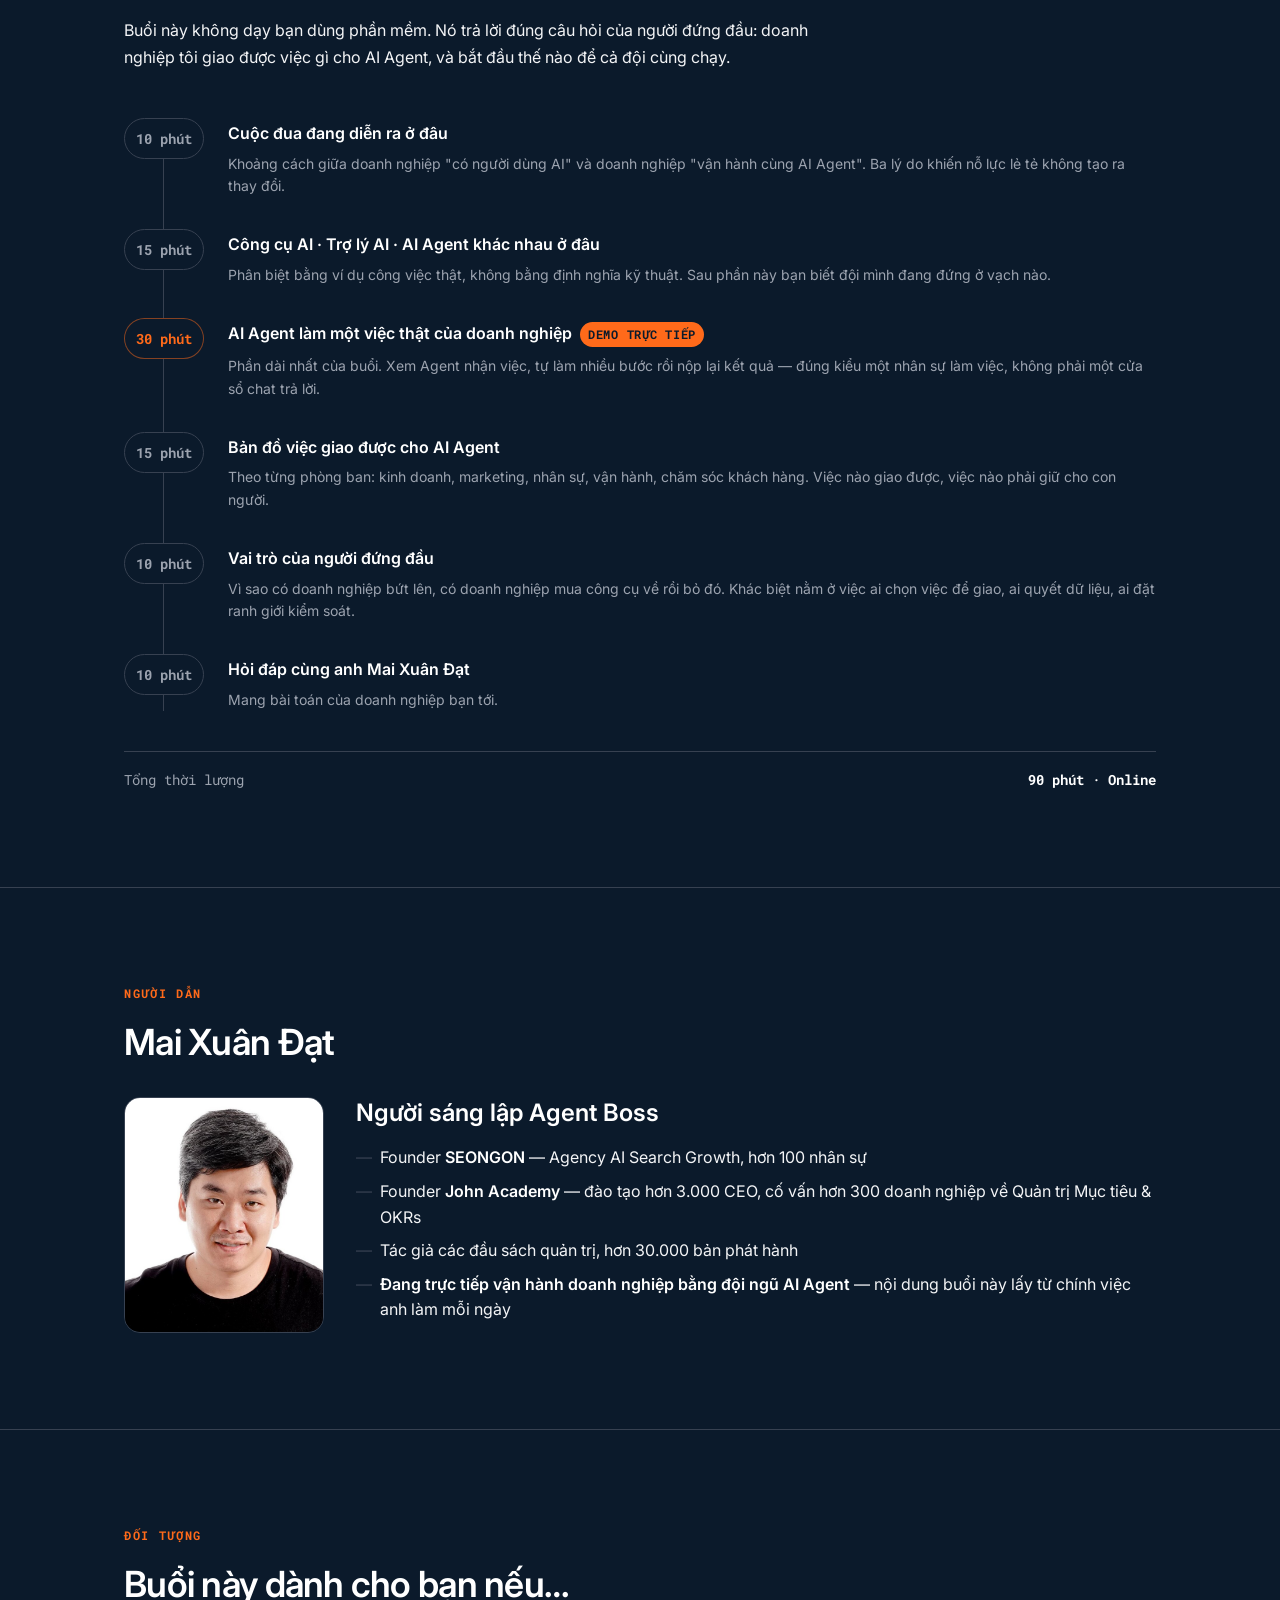
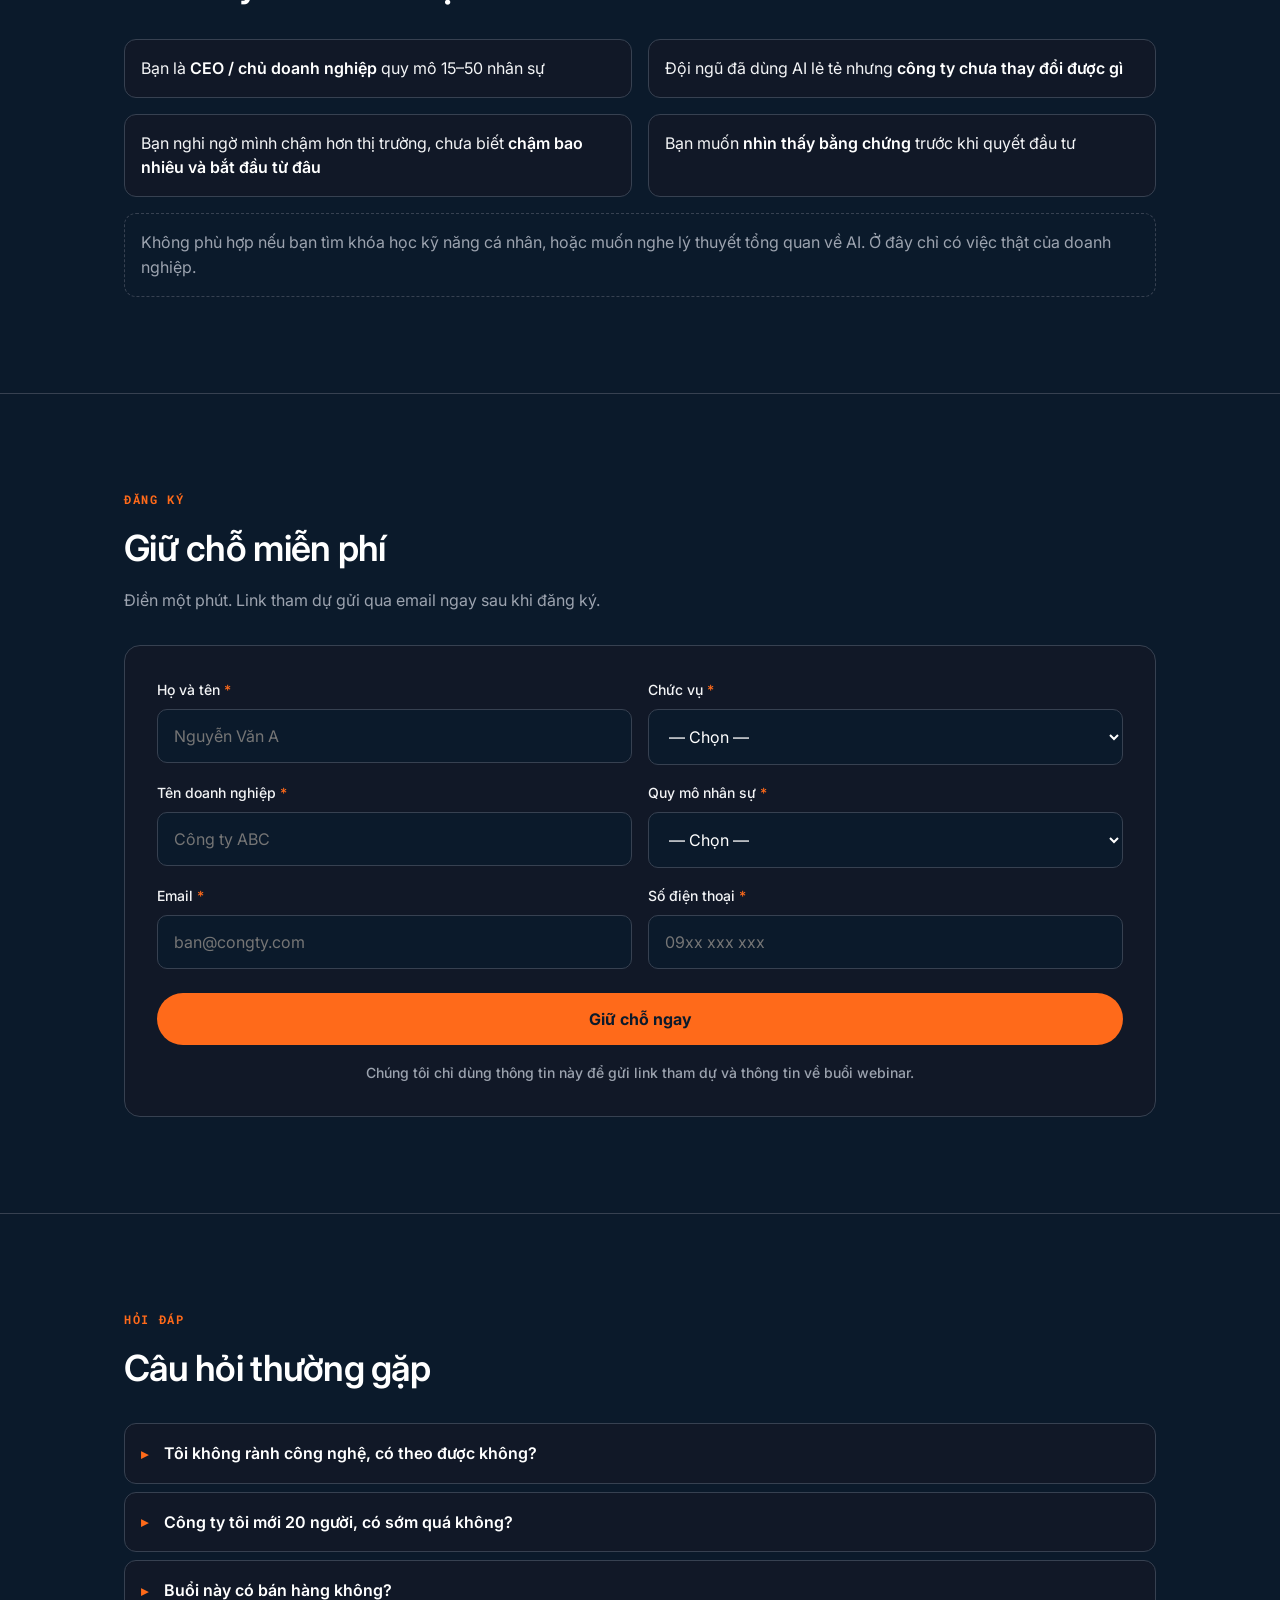
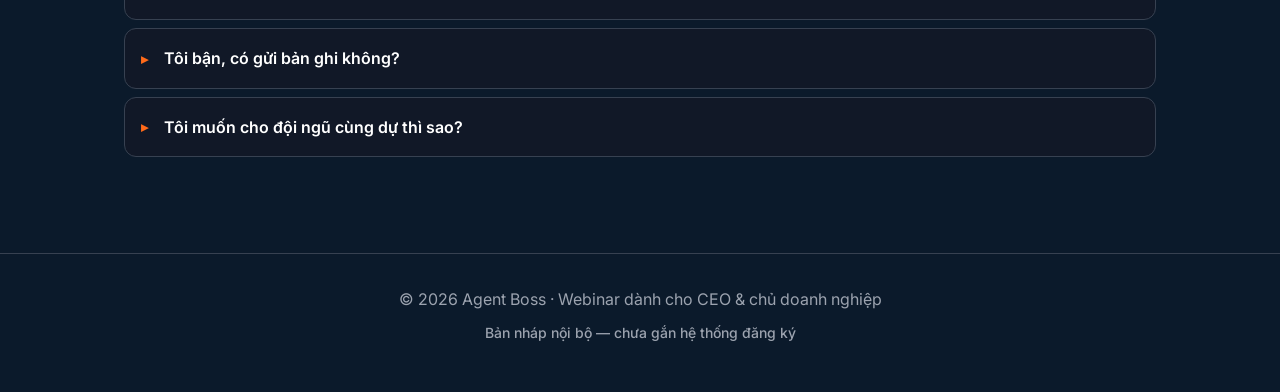
==== commit 69dbadd4: "Landing B2B: sua 5 diem lech brand guideline sau khi tu audit - Mau ngoai bang: bo #D1D5DB va #050D1" ====
--- a/b2b-ceo/index.html
+++ b/b2b-ceo/index.html
@@ -33,7 +33,7 @@
   h2{font-size:clamp(28px,3.6vw,36px);font-weight:600;letter-spacing:-.02em;line-height:1.25}
   h3{font-size:clamp(20px,2.4vw,24px);font-weight:600;line-height:1.35}
   p{font-size:16px;font-weight:400;color:var(--ink-500)}
-  p.body-light{color:#D1D5DB}
+  p.body-light{color:#F3F4F6}
   .small{font-size:14px;font-weight:500;color:var(--ink-500)}
   strong{color:var(--white);font-weight:600}
   .cam{color:var(--boss-orange)}
@@ -55,8 +55,8 @@
         background:radial-gradient(circle,rgba(255,106,26,.14) 0%,transparent 62%);pointer-events:none;z-index:0}
   .tier3{margin-top:24px;font-size:16px;color:var(--ink-500);max-width:480px}
   .meta{display:flex;flex-wrap:wrap;gap:8px;margin-top:32px}
-  .meta span{font-family:var(--mono);font-size:13px;font-weight:500;padding:9px 16px;border:1px solid var(--ink-700);border-radius:999px;color:#D1D5DB;white-space:nowrap}
-  .btn{display:inline-block;margin-top:32px;padding:16px 40px;border-radius:999px;background:var(--boss-orange);color:#050D16;
+  .meta span{font-family:var(--mono);font-size:14px;font-weight:500;padding:8px 16px;border:1px solid var(--ink-700);border-radius:999px;color:#F3F4F6;white-space:nowrap}
+  .btn{display:inline-block;margin-top:32px;padding:16px 32px;border-radius:999px;background:var(--boss-orange);color:#0B1A2B;
        font-size:16px;font-weight:700;text-decoration:none;border:none;cursor:pointer;font-family:'Inter',sans-serif}
   .btn:hover{filter:brightness(1.07)}
   .undercta{margin-top:16px;font-size:14px;color:var(--ink-500)}
@@ -67,18 +67,18 @@
 
   /* ══ STAT — visual hoá số liệu ══ */
   .stats{display:grid;grid-template-columns:repeat(4,1fr);gap:16px;margin-top:48px}
-  .stat{padding:24px 20px;background:var(--ink-900);border:1px solid var(--ink-700);border-radius:16px}
+  .stat{padding:24px 16px;background:var(--ink-900);border:1px solid var(--ink-700);border-radius:16px}
   .stat .n{font-family:var(--mono);font-size:clamp(30px,3.6vw,40px);font-weight:700;color:var(--white);line-height:1.1;font-variant-numeric:tabular-nums}
   .stat .n.hi{color:var(--boss-orange)}
-  .stat .l{margin-top:8px;font-size:14px;font-weight:500;color:#D1D5DB;line-height:1.45}
-  .stat .s{margin-top:8px;font-family:var(--mono);font-size:11px;color:var(--ink-500);line-height:1.4}
+  .stat .l{margin-top:8px;font-size:14px;font-weight:500;color:#F3F4F6;line-height:1.45}
+  .stat .s{margin-top:8px;font-family:var(--mono);font-size:12px;color:var(--ink-500);line-height:1.4}
 
   /* ══ CÂU CHUYỆN ══ */
   .story{max-width:720px}
-  .story p{margin-top:16px;font-size:17px;color:#D1D5DB;line-height:1.72}
+  .story p{margin-top:16px;font-size:16px;color:#F3F4F6;line-height:1.72}
   .story p.plain{color:var(--ink-500)}
   .quoteline{margin-top:32px;padding:24px;border-left:2px solid var(--boss-orange);background:var(--ink-900);border-radius:0 12px 12px 0}
-  .quoteline p{margin-top:0;font-size:17px}
+  .quoteline p{margin-top:0;font-size:16px}
   .quoteline p+p{margin-top:16px}
   .punch{margin-top:32px;font-size:20px;font-weight:600;color:var(--white);line-height:1.5;max-width:720px}
 
@@ -90,22 +90,22 @@
   .vs .on .k{color:var(--boss-orange)}
   .vs h4{margin-top:8px;font-size:20px;font-weight:600;line-height:1.35}
   .vs ul{margin-top:16px;list-style:none}
-  .vs li{position:relative;padding-left:20px;margin-top:8px;font-size:15px;color:var(--ink-500);line-height:1.55}
-  .vs li::before{content:"·";position:absolute;left:6px;color:var(--ink-700);font-weight:700}
-  .vs .on li{color:#D1D5DB}
+  .vs li{position:relative;padding-left:24px;margin-top:8px;font-size:14px;color:var(--ink-500);line-height:1.55}
+  .vs li::before{content:"·";position:absolute;left:8px;color:var(--ink-700);font-weight:700}
+  .vs .on li{color:#F3F4F6}
 
   /* ══ AGENDA — timeline có thời lượng ══ */
   .agenda{position:relative;margin-top:32px}
   .agenda::before{content:'';position:absolute;left:39px;top:16px;bottom:16px;width:1px;background:var(--ink-700)}
   .a-item{position:relative;display:flex;gap:24px;padding:16px 0;align-items:flex-start}
-  .a-time{position:relative;z-index:1;flex:0 0 80px;text-align:center;font-family:var(--mono);font-size:13px;font-weight:700;
-          color:var(--ink-500);background:var(--agent-dark);border:1px solid var(--ink-700);border-radius:999px;padding:7px 0}
+  .a-time{position:relative;z-index:1;flex:0 0 80px;text-align:center;font-family:var(--mono);font-size:14px;font-weight:700;
+          color:var(--ink-500);background:var(--agent-dark);border:1px solid var(--ink-700);border-radius:999px;padding:8px 0}
   .a-item.demo .a-time{color:var(--boss-orange);border-color:rgba(255,106,26,.5)}
   .a-body{padding-top:4px}
-  .a-body b{display:block;font-size:17px;font-weight:600;color:var(--white);line-height:1.4}
-  .a-body p{margin-top:6px;font-size:15px;color:var(--ink-500);line-height:1.6}
-  .a-tag{display:inline-block;margin-left:8px;padding:3px 10px;border-radius:999px;background:var(--boss-orange);color:#050D16;
-         font-family:var(--mono);font-size:10.5px;font-weight:700;letter-spacing:.06em;vertical-align:middle}
+  .a-body b{display:block;font-size:16px;font-weight:600;color:var(--white);line-height:1.4}
+  .a-body p{margin-top:8px;font-size:14px;color:var(--ink-500);line-height:1.6}
+  .a-tag{display:inline-block;margin-left:8px;padding:4px 8px;border-radius:999px;background:var(--boss-orange);color:#0B1A2B;
+         font-family:var(--mono);font-size:12px;font-weight:700;letter-spacing:.06em;vertical-align:middle}
   .a-total{margin-top:24px;padding-top:16px;border-top:1px solid var(--ink-700);display:flex;justify-content:space-between;font-family:var(--mono);font-size:14px;color:var(--ink-500)}
   .a-total b{color:var(--white)}
 
@@ -113,32 +113,32 @@
   .spk{display:grid;grid-template-columns:200px 1fr;gap:32px;align-items:start;margin-top:32px}
   .spk img{width:200px;height:236px;object-fit:cover;object-position:center top;border-radius:16px;border:1px solid var(--ink-700)}
   .spk ul{margin-top:16px;list-style:none}
-  .spk li{position:relative;padding-left:20px;margin-top:8px;font-size:15.5px;color:#D1D5DB;line-height:1.6}
+  .spk li{position:relative;padding-left:24px;margin-top:8px;font-size:16px;color:#F3F4F6;line-height:1.6}
   .spk li::before{content:"—";position:absolute;left:0;color:var(--ink-700)}
 
   /* ══ AI NÊN DỰ ══ */
-  .who{display:grid;grid-template-columns:1fr 1fr;gap:12px;margin-top:32px}
-  .who div{padding:16px 20px;border-radius:12px;background:var(--ink-900);border:1px solid var(--ink-700);font-size:15.5px;color:#D1D5DB;line-height:1.55}
+  .who{display:grid;grid-template-columns:1fr 1fr;gap:16px;margin-top:32px}
+  .who div{padding:16px 16px;border-radius:12px;background:var(--ink-900);border:1px solid var(--ink-700);font-size:16px;color:#F3F4F6;line-height:1.55}
   .who .no{grid-column:1/-1;border-style:dashed;background:transparent;color:var(--ink-500)}
 
   /* ══ FORM ══ */
   .formbox{margin-top:32px;padding:32px;border-radius:16px;background:var(--ink-900);border:1px solid var(--ink-700)}
   .g2{display:grid;grid-template-columns:1fr 1fr;gap:16px}
   .field{margin-bottom:16px}
-  label{display:block;font-size:14px;font-weight:500;color:#D1D5DB;margin-bottom:8px}
+  label{display:block;font-size:14px;font-weight:500;color:#F3F4F6;margin-bottom:8px}
   label i{color:var(--boss-orange);font-style:normal}
-  input,select{width:100%;padding:13px 16px;border-radius:10px;background:var(--agent-dark);border:1px solid var(--ink-700);
+  input,select{width:100%;padding:16px 16px;border-radius:10px;background:var(--agent-dark);border:1px solid var(--ink-700);
     color:var(--white);font-family:'Inter',sans-serif;font-size:16px}
   input:focus,select:focus{outline:none;border-color:var(--boss-orange)}
   .btn.full{display:block;width:100%;text-align:center;margin-top:8px}
 
   /* ══ FAQ ══ */
   details{margin-top:8px;border:1px solid var(--ink-700);border-radius:12px;background:var(--ink-900);overflow:hidden}
-  summary{padding:18px 20px;font-size:16px;font-weight:600;cursor:pointer;list-style:none;display:flex;gap:16px;align-items:center}
+  summary{padding:16px 16px;font-size:16px;font-weight:600;cursor:pointer;list-style:none;display:flex;gap:16px;align-items:center}
   summary::-webkit-details-marker{display:none}
-  summary::before{content:"▸";color:var(--boss-orange);font-size:13px;transition:transform .15s;flex:none}
+  summary::before{content:"▸";color:var(--boss-orange);font-size:14px;transition:transform .15s;flex:none}
   details[open] summary::before{transform:rotate(90deg)}
-  details p{padding:0 20px 20px 48px;font-size:15.5px;color:var(--ink-500)}
+  details p{padding:0 24px 24px 48px;font-size:16px;color:var(--ink-500)}
 
   footer{padding:32px 0 48px;border-top:1px solid var(--ink-700);font-size:14px;color:var(--ink-500);text-align:center}
   .sticky-cta{display:none}
@@ -157,19 +157,19 @@
     .agenda::before{left:32px}
     .a-item{gap:16px}
     .formbox{padding:24px}
-    body{padding-bottom:72px}
-    .sticky-cta{display:block;position:fixed;bottom:0;left:0;right:0;z-index:20;padding:12px 16px;
+    body{padding-bottom:64px}
+    .sticky-cta{display:block;position:fixed;bottom:0;left:0;right:0;z-index:20;padding:16px 16px;
       background:rgba(11,26,43,.97);border-top:1px solid var(--ink-700)}
-    .sticky-cta .btn{margin-top:0;width:100%;padding:14px}
+    .sticky-cta .btn{margin-top:0;width:100%;padding:16px}
   }
   @media (max-width:520px){
     .stats{grid-template-columns:1fr}
-    h1{font-size:30px;letter-spacing:-.02em}
+    h1{font-size:28px;letter-spacing:-.02em}
     h2{font-size:24px}
-    .wrap{padding:0 20px}
-    .meta span{font-size:12px;padding:8px 13px}
+    .wrap{padding:0 24px}
+    .meta span{font-size:12px;padding:8px 16px}
     .story p,.punch{font-size:16px}
-    .punch{font-size:18px}
+    .punch{font-size:16px}
   }
 </style>
 </head>
@@ -209,7 +209,7 @@
       <!-- Lớp 2: hệ thống hub-and-spoke · node cam · đường trắng mờ · CEO trung tâm lớn 1.8× -->
       <svg class="sysbox" viewBox="0 0 440 400" role="img" aria-label="Sơ đồ CEO điều phối đội ngũ AI Agent">
         <defs>
-          <radialGradient id="halo"><stop offset="0%" stop-color="#FF6A1A" stop-opacity=".5"/><stop offset="100%" stop-color="#FF6A1A" stop-opacity="0"/></radialGradient>
+          <radialGradient id="halo"><stop offset="0%" stop-color="#FF6A1A" stop-opacity=".18"/><stop offset="100%" stop-color="#FF6A1A" stop-opacity="0"/></radialGradient>
         </defs>
         <!-- đường kết nối: trắng mờ, hướng về tâm -->
         <g stroke="#FFFFFF" stroke-opacity=".22" stroke-width="1">
@@ -222,10 +222,10 @@
         </g>
         <!-- node agent -->
         <g>
-          <circle cx="220" cy="70"  r="7" fill="#FF6A1A"/>
-          <circle cx="352" cy="128" r="7" fill="#FF6A1A"/>
-          <circle cx="352" cy="272" r="7" fill="#FF6A1A"/>
-          <circle cx="220" cy="330" r="7" fill="#FF6A1A"/>
+          <circle cx="220" cy="70"  r="13" fill="#FF6A1A"/>
+          <circle cx="352" cy="128" r="13" fill="#FF6A1A"/>
+          <circle cx="352" cy="272" r="13" fill="#FF6A1A"/>
+          <circle cx="220" cy="330" r="13" fill="#FF6A1A"/>
           <circle cx="88"  cy="272" r="7" fill="#FF6A1A"/>
           <circle cx="88"  cy="128" r="7" fill="#FF6A1A"/>
         </g>
@@ -239,9 +239,9 @@
           <text x="88"  y="110">Báo cáo</text>
         </g>
         <!-- trung tâm: CEO — to hơn, có hào quang -->
-        <circle cx="220" cy="200" r="70" fill="url(#halo)"/>
-        <circle cx="220" cy="200" r="34" fill="#0B1A2B" stroke="#FF6A1A" stroke-width="1.5"/>
-        <text x="220" y="205" fill="#FFFFFF" font-family="Inter, sans-serif" font-size="14" font-weight="700" text-anchor="middle">CEO</text>
+        <circle cx="220" cy="200" r="76" fill="url(#halo)"/>
+        <circle cx="220" cy="200" r="24" fill="#0B1A2B" stroke="#FF6A1A" stroke-width="1.5"/>
+        <text x="220" y="204" fill="#FFFFFF" font-family="Inter, sans-serif" font-size="12" font-weight="700" text-anchor="middle">CEO</text>
       </svg>
       <p class="syscap">Bạn giao việc · Agent thực thi · Bạn duyệt kết quả</p>
     </div>
@@ -442,7 +442,7 @@
         <button class="btn full" type="submit">Giữ chỗ ngay</button>
       </form>
       <div id="done" style="display:none;text-align:center;padding:16px 0">
-        <p style="font-size:18px;font-weight:600;color:var(--white)">Đã ghi nhận đăng ký</p>
+        <p style="font-size:16px;font-weight:600;color:var(--white)">Đã ghi nhận đăng ký</p>
         <p style="margin-top:8px">Link tham dự sẽ được gửi tới email của bạn. Hẹn gặp lại ngày 20/08.</p>
       </div>
       <p class="small" style="margin-top:16px;text-align:center">Chúng tôi chỉ dùng thông tin này để gửi link tham dự và thông tin về buổi webinar.</p>
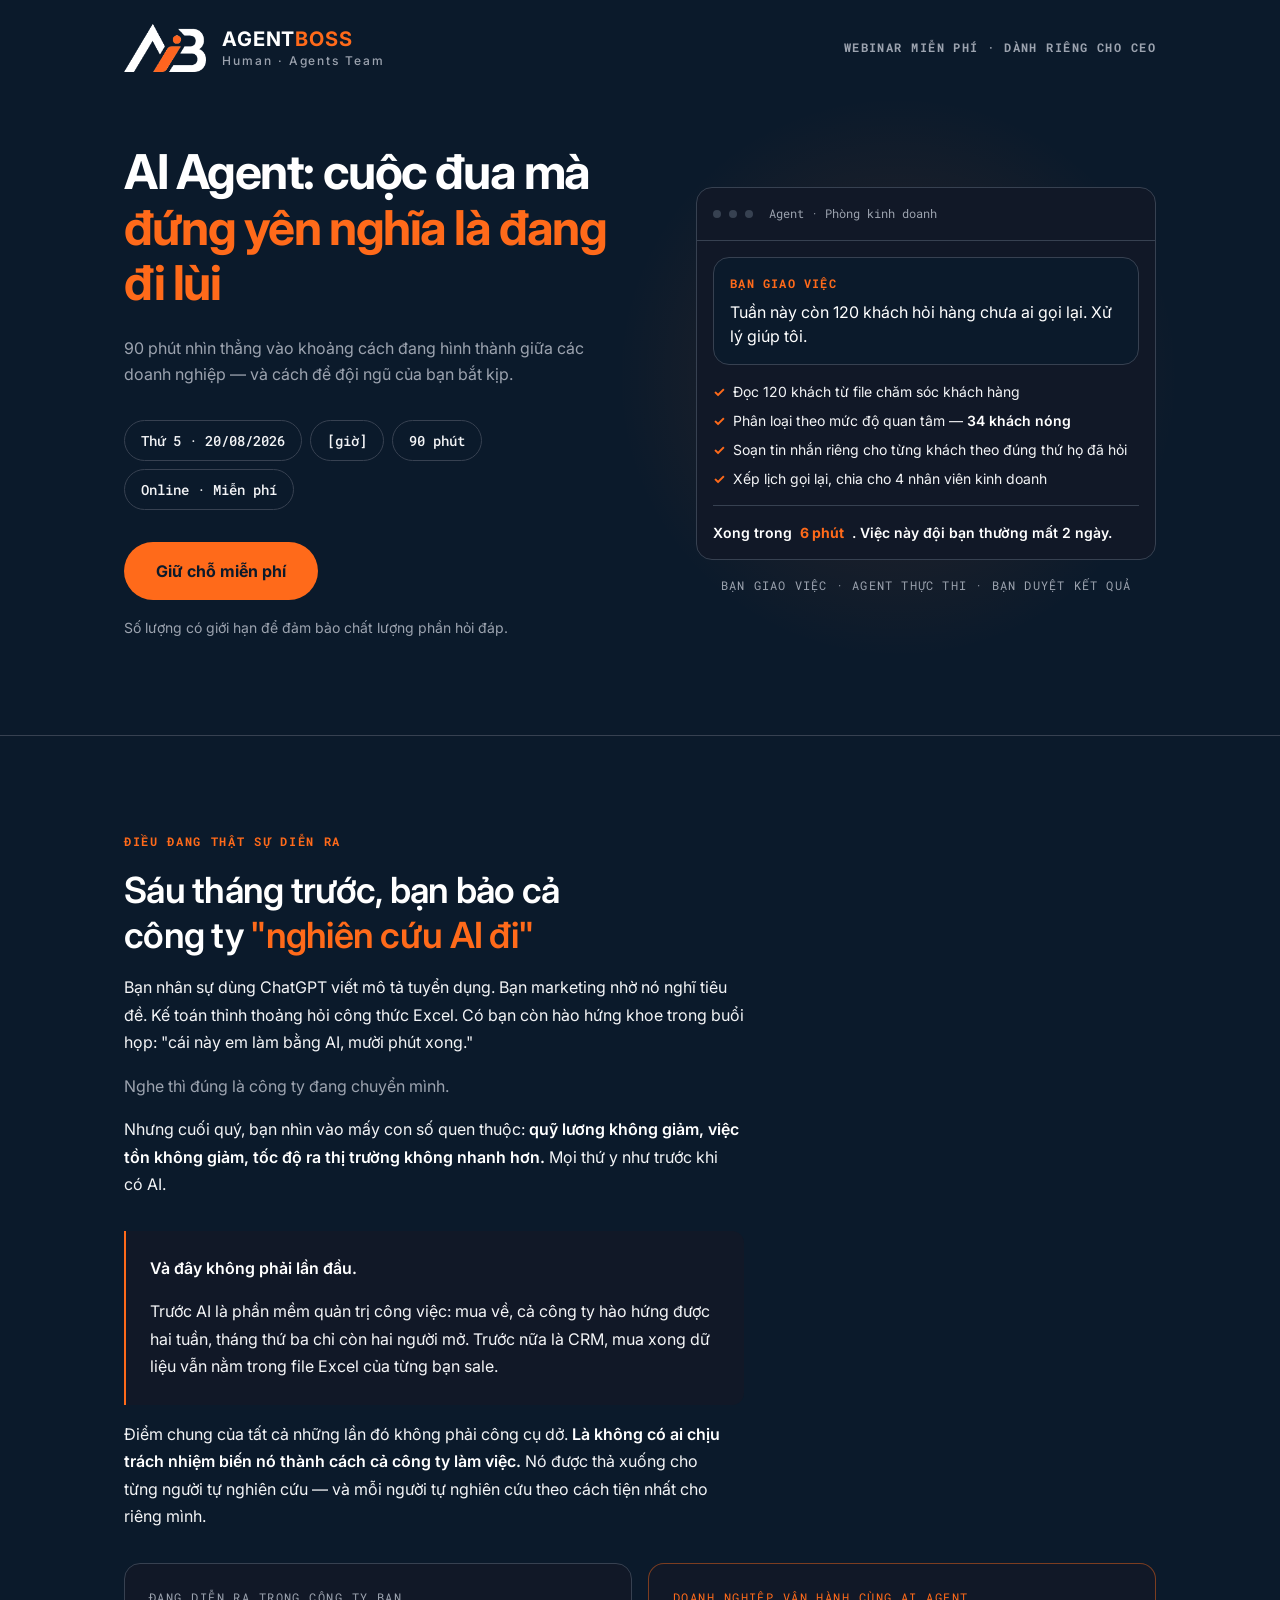
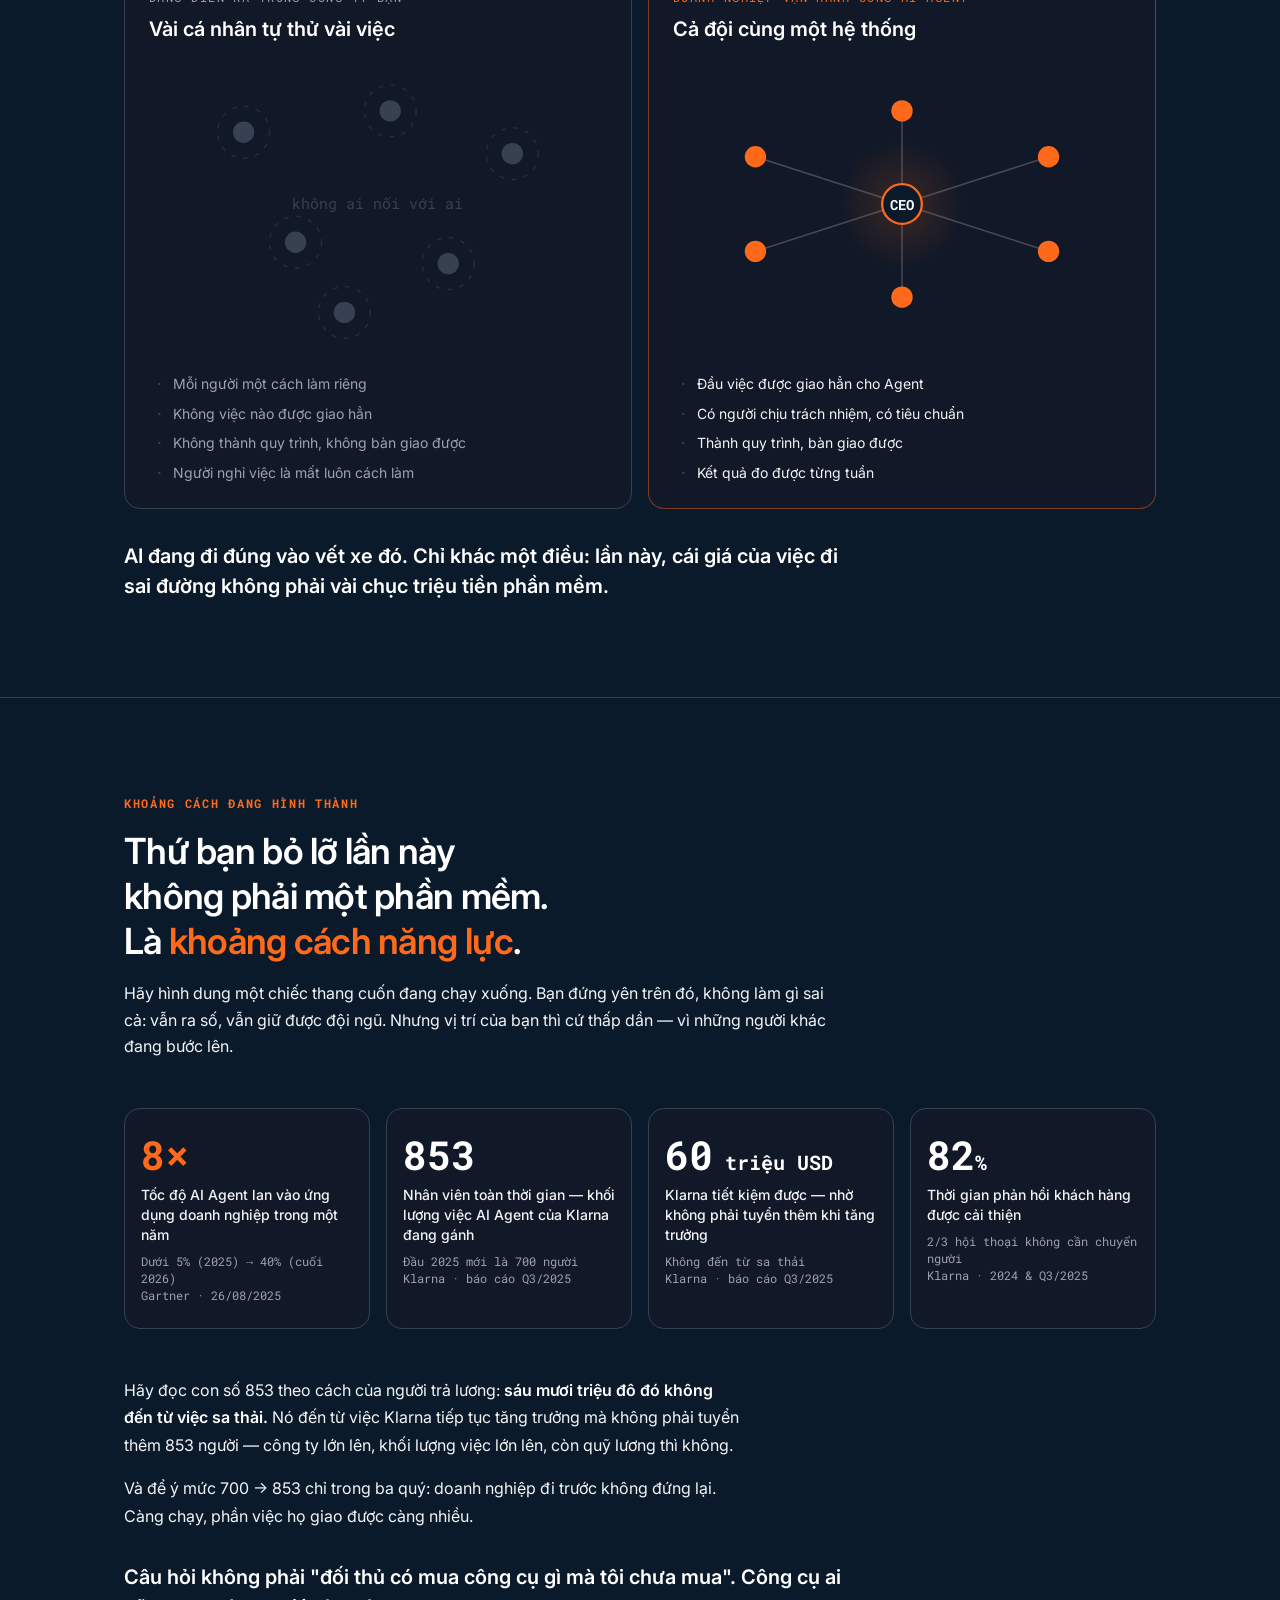
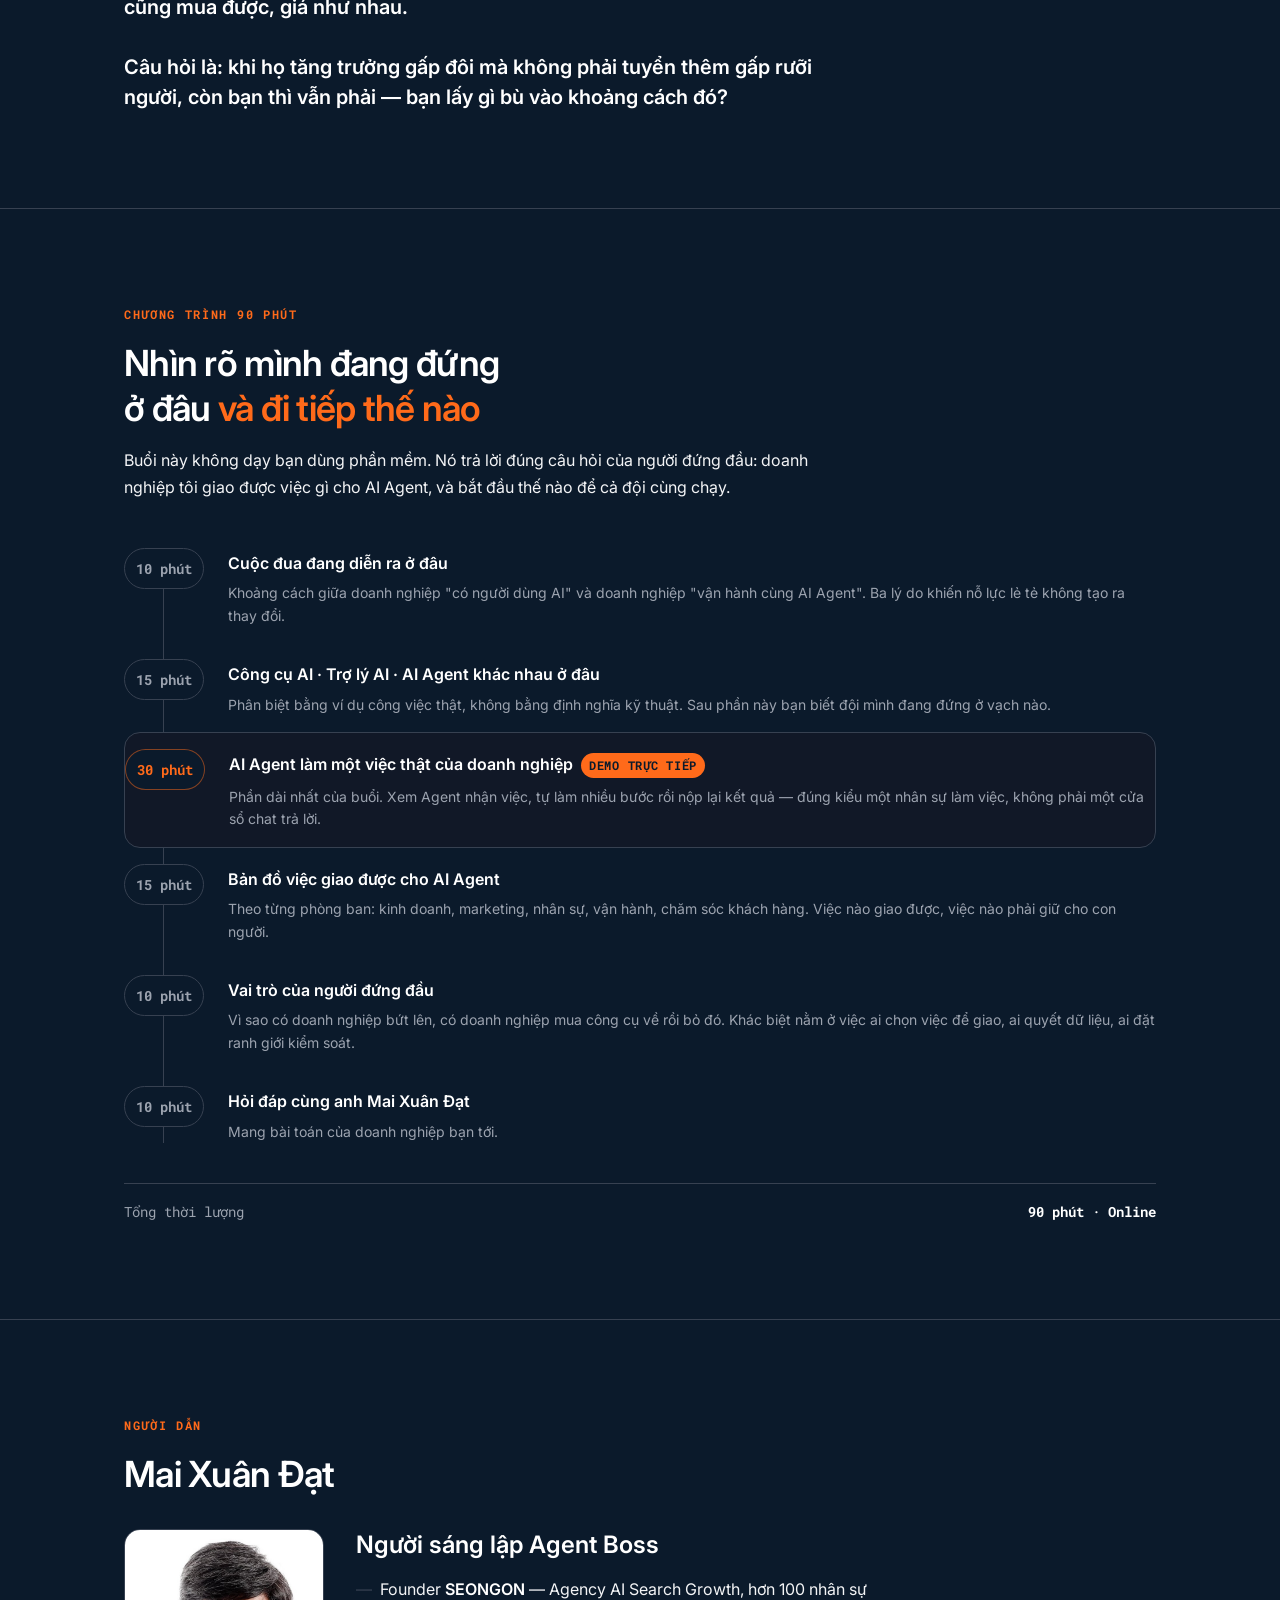
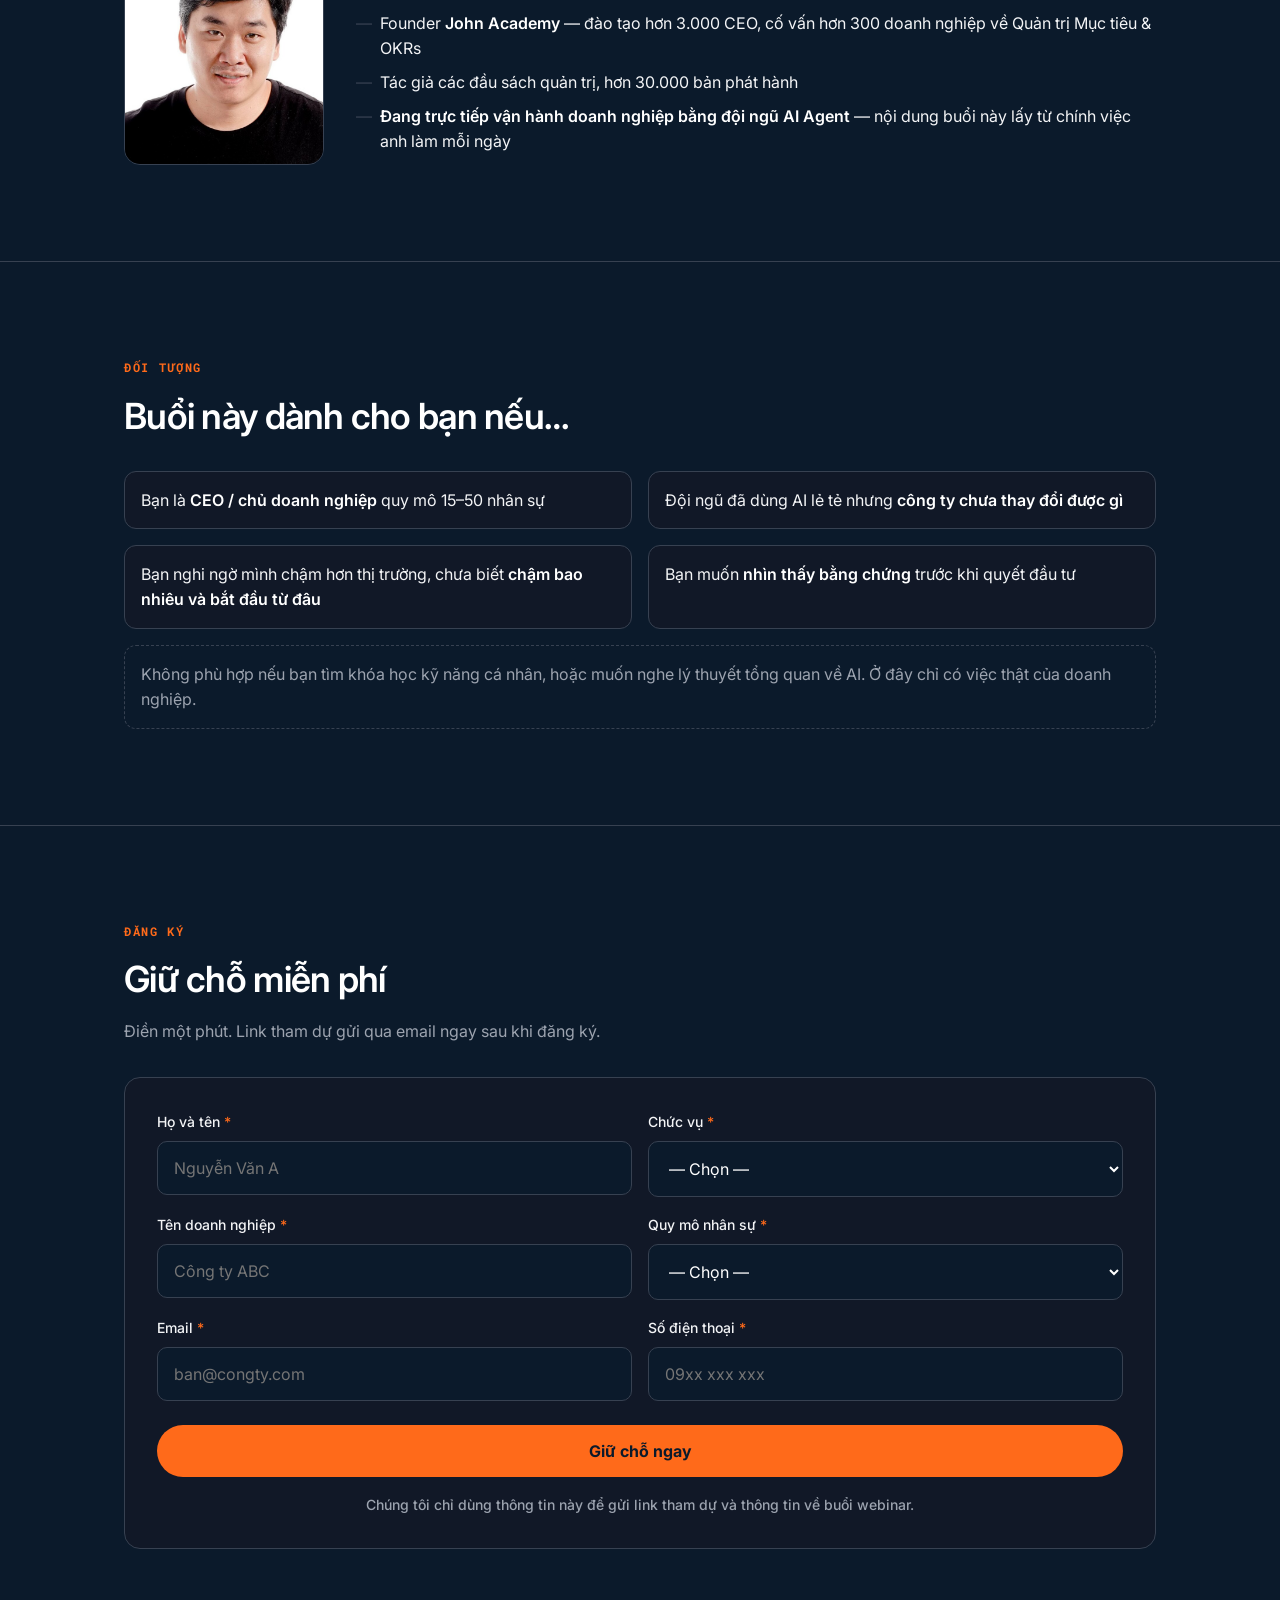
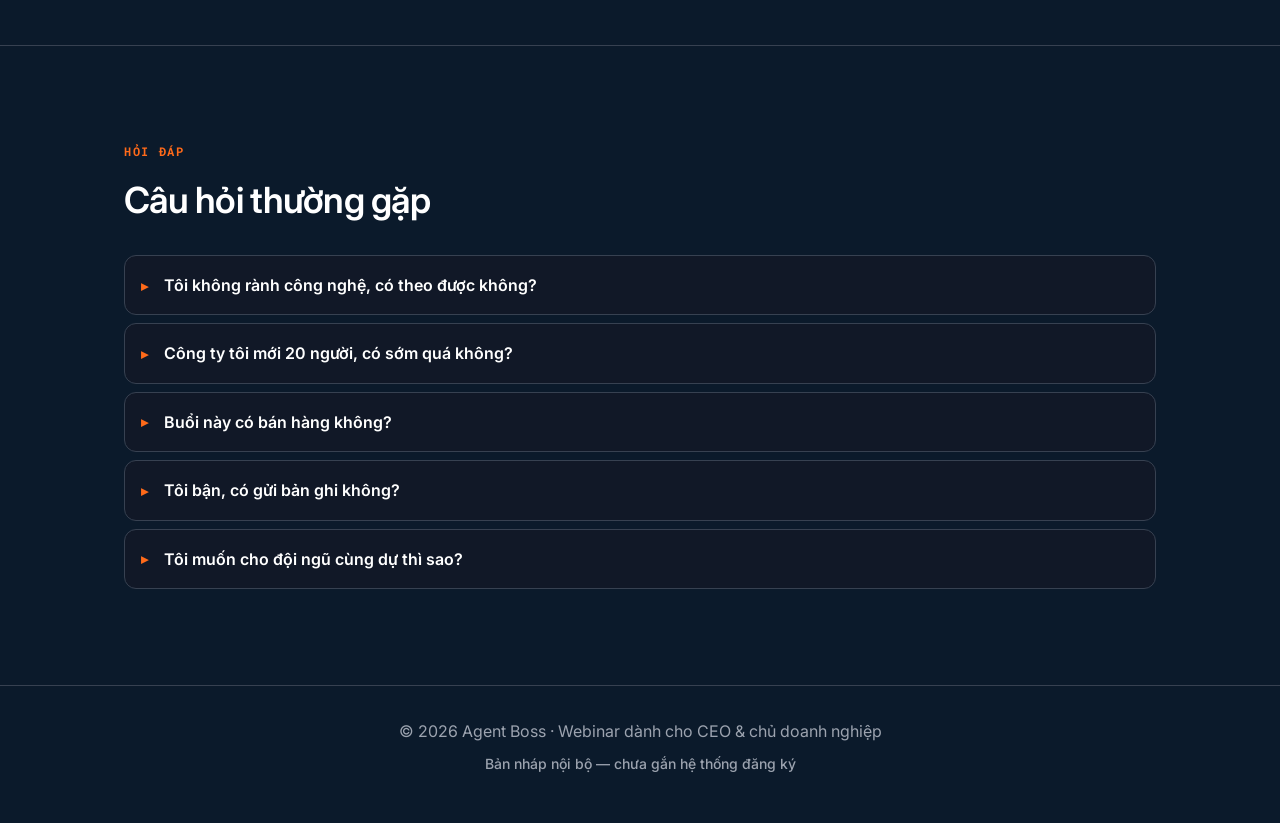
==== commit 74ee54e4: "Landing B2B v3: hoc lai cach lam cua landing webinar marketing 1. Logo: doi tu anh don 34px -> logo " ====
--- a/b2b-ceo/index.html
+++ b/b2b-ceo/index.html
@@ -29,11 +29,11 @@
   .wrap{max-width:1080px;margin:0 auto;padding:0 24px}
 
   /* ══ THANG CHỮ — đúng guideline mục 4 ══ */
-  h1{font-size:clamp(40px,5vw,56px);font-weight:700;letter-spacing:-.03em;line-height:1.14}
-  h2{font-size:clamp(28px,3.6vw,36px);font-weight:600;letter-spacing:-.02em;line-height:1.25}
+  h1{font-size:clamp(32px,4.4vw,48px);font-weight:700;letter-spacing:-.03em;line-height:1.16;text-wrap:balance}
+  h2{font-size:clamp(28px,3.6vw,36px);font-weight:600;letter-spacing:-.02em;line-height:1.25;text-wrap:balance;max-width:20ch}
   h3{font-size:clamp(20px,2.4vw,24px);font-weight:600;line-height:1.35}
   p{font-size:16px;font-weight:400;color:var(--ink-500)}
-  p.body-light{color:#F3F4F6}
+  p.body-light{color:#F3F4F6;max-width:62ch;text-wrap:pretty}
   .small{font-size:14px;font-weight:500;color:var(--ink-500)}
   strong{color:var(--white);font-weight:600}
   .cam{color:var(--boss-orange)}
@@ -45,7 +45,11 @@
   /* ══ HEADER ══ */
   header{padding:24px 0;position:relative;z-index:3}
   header .wrap{display:flex;align-items:center;justify-content:space-between;gap:16px;flex-wrap:wrap}
-  header img{height:34px;width:auto;display:block}
+  .logo-lockup{display:flex;align-items:center;gap:16px}
+  .logo-lockup img{height:48px;width:auto;display:block}
+  .wordmark{font-weight:700;letter-spacing:.04em;font-size:20px;line-height:1.1}
+  .wordmark .b{color:var(--boss-orange)}
+  .wordmark small{display:block;font-weight:500;font-size:12px;letter-spacing:.16em;color:var(--ink-500);margin-top:4px}
   .eyebrow{font-family:var(--mono);font-size:12px;font-weight:700;letter-spacing:.12em;text-transform:uppercase;color:var(--ink-500)}
 
   /* ══ HERO: trái = chữ · phải = hệ thống (guideline mục 5) ══ */
@@ -53,7 +57,7 @@
   .hero>div{position:relative;z-index:2;min-width:0}
   .glow{position:absolute;right:-6%;top:44%;transform:translateY(-50%);width:640px;height:640px;max-width:100%;border-radius:50%;
         background:radial-gradient(circle,rgba(255,106,26,.14) 0%,transparent 62%);pointer-events:none;z-index:0}
-  .tier3{margin-top:24px;font-size:16px;color:var(--ink-500);max-width:480px}
+  .tier3{margin-top:24px;font-size:16px;color:var(--ink-500);max-width:46ch;text-wrap:pretty}
   .meta{display:flex;flex-wrap:wrap;gap:8px;margin-top:32px}
   .meta span{font-family:var(--mono);font-size:14px;font-weight:500;padding:8px 16px;border:1px solid var(--ink-700);border-radius:999px;color:#F3F4F6;white-space:nowrap}
   .btn{display:inline-block;margin-top:32px;padding:16px 32px;border-radius:999px;background:var(--boss-orange);color:#0B1A2B;
@@ -61,8 +65,19 @@
   .btn:hover{filter:brightness(1.07)}
   .undercta{margin-top:16px;font-size:14px;color:var(--ink-500)}
 
-  /* ══ SƠ ĐỒ HUB-AND-SPOKE ══ */
-  .sysbox{width:100%;max-width:440px;margin-left:auto}
+  /* ══ KHUNG DEMO — Lớp 3, sắc nét nhất (guideline mục 6 & 7) ══ */
+  .demo{position:relative;border:1px solid var(--ink-700);border-radius:16px;background:var(--ink-900);overflow:hidden}
+  .demo-bar{display:flex;align-items:center;gap:8px;padding:16px;border-bottom:1px solid var(--ink-700)}
+  .demo-bar i{width:8px;height:8px;border-radius:50%;background:var(--ink-700);display:block}
+  .demo-bar span{margin-left:8px;font-family:var(--mono);font-size:12px;color:var(--ink-500)}
+  .demo-body{padding:16px;display:grid;gap:16px}
+  .msg{padding:16px;border-radius:16px;background:var(--agent-dark);border:1px solid var(--ink-700);font-size:16px;color:var(--white);line-height:1.5}
+  .msg b{display:block;font-family:var(--mono);font-size:12px;letter-spacing:.1em;color:var(--boss-orange);margin-bottom:8px}
+  .log{display:grid;gap:8px}
+  .log div{display:flex;gap:8px;align-items:flex-start;font-size:14px;color:#F3F4F6;line-height:1.5}
+  .log i{flex:none;color:var(--boss-orange);font-style:normal;font-weight:700}
+  .log .done{margin-top:8px;padding-top:16px;border-top:1px solid var(--ink-700);color:var(--white);font-weight:600}
+  .log .done b{color:var(--boss-orange)}
   .syscap{margin-top:16px;text-align:center;font-family:var(--mono);font-size:12px;letter-spacing:.1em;color:var(--ink-500);text-transform:uppercase}
 
   /* ══ STAT — visual hoá số liệu ══ */
@@ -74,17 +89,18 @@
   .stat .s{margin-top:8px;font-family:var(--mono);font-size:12px;color:var(--ink-500);line-height:1.4}
 
   /* ══ CÂU CHUYỆN ══ */
-  .story{max-width:720px}
-  .story p{margin-top:16px;font-size:16px;color:#F3F4F6;line-height:1.72}
+  .story{max-width:62ch}
+  .story p{margin-top:16px;font-size:16px;color:#F3F4F6;line-height:1.72;text-wrap:pretty}
   .story p.plain{color:var(--ink-500)}
   .quoteline{margin-top:32px;padding:24px;border-left:2px solid var(--boss-orange);background:var(--ink-900);border-radius:0 12px 12px 0}
   .quoteline p{margin-top:0;font-size:16px}
   .quoteline p+p{margin-top:16px}
-  .punch{margin-top:32px;font-size:20px;font-weight:600;color:var(--white);line-height:1.5;max-width:720px}
+  .punch{margin-top:32px;font-size:20px;font-weight:600;color:var(--white);line-height:1.5;max-width:56ch;text-wrap:pretty}
 
   /* ══ SO SÁNH 2 CỘT ══ */
   .vs{display:grid;grid-template-columns:1fr 1fr;gap:16px;margin-top:32px}
-  .vs>div{padding:24px;border-radius:16px;border:1px solid var(--ink-700);background:var(--ink-900)}
+  .vs>div{padding:24px;border-radius:16px;border:1px solid var(--ink-700);background:var(--ink-900);display:flex;flex-direction:column}
+  .vs>div ul{margin-top:auto;padding-top:16px}
   .vs .on{border-color:rgba(255,106,26,.45)}
   .vs .k{font-family:var(--mono);font-size:12px;letter-spacing:.12em;text-transform:uppercase;color:var(--ink-500)}
   .vs .on .k{color:var(--boss-orange)}
@@ -177,7 +193,10 @@
 
 <header>
   <div class="wrap">
-    <img src="assets/logo-agentboss.png" alt="Agent Boss">
+    <div class="logo-lockup">
+      <img src="assets/logo-mark-only-on-dark-v2.png" alt="">
+      <span class="wordmark">AGENT<span class="b">BOSS</span><small>Human · Agents Team</small></span>
+    </div>
     <span class="eyebrow">Webinar miễn phí · dành riêng cho CEO</span>
   </div>
 </header>
@@ -190,7 +209,7 @@
 
     <div>
       <!-- Tiêu đề 3 tầng: Tầng 2 trắng + Tầng 1 cam (từ khoá) + Tầng 3 xám -->
-      <h1>AI Agent: cuộc đua mà <br><span class="cam">đứng yên</span> nghĩa là đang <span class="cam">đi lùi</span></h1>
+      <h1>AI Agent: cuộc đua mà<br><span class="cam">đứng yên nghĩa là đang đi lùi</span></h1>
 
       <p class="tier3">90 phút nhìn thẳng vào khoảng cách đang hình thành giữa các doanh nghiệp — và cách để đội ngũ của bạn bắt kịp.</p>
 
@@ -206,43 +225,20 @@
     </div>
 
     <div>
-      <!-- Lớp 2: hệ thống hub-and-spoke · node cam · đường trắng mờ · CEO trung tâm lớn 1.8× -->
-      <svg class="sysbox" viewBox="0 0 440 400" role="img" aria-label="Sơ đồ CEO điều phối đội ngũ AI Agent">
-        <defs>
-          <radialGradient id="halo"><stop offset="0%" stop-color="#FF6A1A" stop-opacity=".18"/><stop offset="100%" stop-color="#FF6A1A" stop-opacity="0"/></radialGradient>
-        </defs>
-        <!-- đường kết nối: trắng mờ, hướng về tâm -->
-        <g stroke="#FFFFFF" stroke-opacity=".22" stroke-width="1">
-          <line x1="220" y1="200" x2="220" y2="70"/>
-          <line x1="220" y1="200" x2="352" y2="128"/>
-          <line x1="220" y1="200" x2="352" y2="272"/>
-          <line x1="220" y1="200" x2="220" y2="330"/>
-          <line x1="220" y1="200" x2="88"  y2="272"/>
-          <line x1="220" y1="200" x2="88"  y2="128"/>
-        </g>
-        <!-- node agent -->
-        <g>
-          <circle cx="220" cy="70"  r="13" fill="#FF6A1A"/>
-          <circle cx="352" cy="128" r="13" fill="#FF6A1A"/>
-          <circle cx="352" cy="272" r="13" fill="#FF6A1A"/>
-          <circle cx="220" cy="330" r="13" fill="#FF6A1A"/>
-          <circle cx="88"  cy="272" r="7" fill="#FF6A1A"/>
-          <circle cx="88"  cy="128" r="7" fill="#FF6A1A"/>
-        </g>
-        <!-- nhãn node -->
-        <g fill="#9CA3AF" font-family="Roboto Mono, monospace" font-size="12" text-anchor="middle">
-          <text x="220" y="52">Kinh doanh</text>
-          <text x="352" y="110">Marketing</text>
-          <text x="352" y="298">Nhân sự</text>
-          <text x="220" y="352">Vận hành</text>
-          <text x="88"  y="298">CSKH</text>
-          <text x="88"  y="110">Báo cáo</text>
-        </g>
-        <!-- trung tâm: CEO — to hơn, có hào quang -->
-        <circle cx="220" cy="200" r="76" fill="url(#halo)"/>
-        <circle cx="220" cy="200" r="24" fill="#0B1A2B" stroke="#FF6A1A" stroke-width="1.5"/>
-        <text x="220" y="204" fill="#FFFFFF" font-family="Inter, sans-serif" font-size="12" font-weight="700" text-anchor="middle">CEO</text>
-      </svg>
+      <!-- Lớp 3: khung làm việc thật — CEO giao việc, Agent thực thi -->
+      <div class="demo" role="img" aria-label="Minh hoạ: CEO giao một việc tồn đọng, AI Agent tự xử lý từng bước và báo kết quả">
+        <div class="demo-bar"><i></i><i></i><i></i><span>Agent · Phòng kinh doanh</span></div>
+        <div class="demo-body">
+          <div class="msg"><b>BẠN GIAO VIỆC</b>Tuần này còn 120 khách hỏi hàng chưa ai gọi lại. Xử lý giúp tôi.</div>
+          <div class="log">
+            <div><i>✓</i><span>Đọc 120 khách từ file chăm sóc khách hàng</span></div>
+            <div><i>✓</i><span>Phân loại theo mức độ quan tâm — <strong>34 khách nóng</strong></span></div>
+            <div><i>✓</i><span>Soạn tin nhắn riêng cho từng khách theo đúng thứ họ đã hỏi</span></div>
+            <div><i>✓</i><span>Xếp lịch gọi lại, chia cho 4 nhân viên kinh doanh</span></div>
+            <div class="done">Xong trong <b>6 phút</b>. Việc này đội bạn thường mất 2 ngày.</div>
+          </div>
+        </div>
+      </div>
       <p class="syscap">Bạn giao việc · Agent thực thi · Bạn duyệt kết quả</p>
     </div>
   </div>
@@ -272,6 +268,17 @@
       <div>
         <p class="k">Đang diễn ra trong công ty bạn</p>
         <h4>Vài cá nhân tự thử vài việc</h4>
+        <svg viewBox="0 0 300 190" style="width:100%;height:auto;margin-top:16px" role="img" aria-label="Các cá nhân dùng AI rời rạc, không kết nối với nhau">
+          <g fill="#374151">
+            <circle cx="62" cy="48" r="7"/><circle cx="158" cy="34" r="7"/><circle cx="238" cy="62" r="7"/>
+            <circle cx="96" cy="120" r="7"/><circle cx="196" cy="134" r="7"/><circle cx="128" cy="166" r="7"/>
+          </g>
+          <g stroke="#374151" stroke-opacity=".5" stroke-width="1" stroke-dasharray="3 5" fill="none">
+            <circle cx="62" cy="48" r="17"/><circle cx="158" cy="34" r="17"/><circle cx="238" cy="62" r="17"/>
+            <circle cx="96" cy="120" r="17"/><circle cx="196" cy="134" r="17"/><circle cx="128" cy="166" r="17"/>
+          </g>
+          <text x="150" y="98" fill="#374151" font-family="Roboto Mono, monospace" font-size="10" text-anchor="middle">không ai nối với ai</text>
+        </svg>
         <ul>
           <li>Mỗi người một cách làm riêng</li>
           <li>Không việc nào được giao hẳn</li>
@@ -282,6 +289,18 @@
       <div class="on">
         <p class="k">Doanh nghiệp vận hành cùng AI Agent</p>
         <h4>Cả đội cùng một hệ thống</h4>
+        <svg viewBox="0 0 300 190" style="width:100%;height:auto;margin-top:16px" role="img" aria-label="CEO điều phối các Agent theo từng mảng việc">
+          <defs><radialGradient id="halo"><stop offset="0%" stop-color="#FF6A1A" stop-opacity=".18"/><stop offset="100%" stop-color="#FF6A1A" stop-opacity="0"/></radialGradient></defs>
+          <g stroke="#FFFFFF" stroke-opacity=".22" stroke-width="1">
+            <line x1="150" y1="95" x2="150" y2="34"/><line x1="150" y1="95" x2="246" y2="64"/>
+            <line x1="150" y1="95" x2="246" y2="126"/><line x1="150" y1="95" x2="150" y2="156"/>
+            <line x1="150" y1="95" x2="54" y2="126"/><line x1="150" y1="95" x2="54" y2="64"/>
+          </g>
+          <g fill="#FF6A1A"><circle cx="150" cy="34" r="7"/><circle cx="246" cy="64" r="7"/><circle cx="246" cy="126" r="7"/><circle cx="150" cy="156" r="7"/><circle cx="54" cy="126" r="7"/><circle cx="54" cy="64" r="7"/></g>
+          <circle cx="150" cy="95" r="42" fill="url(#halo)"/>
+          <circle cx="150" cy="95" r="13" fill="#0B1A2B" stroke="#FF6A1A" stroke-width="1.5"/>
+          <text x="150" y="99" fill="#FFFFFF" font-family="Roboto Mono, monospace" font-size="9" font-weight="700" text-anchor="middle">CEO</text>
+        </svg>
         <ul>
           <li>Đầu việc được giao hẳn cho Agent</li>
           <li>Có người chịu trách nhiệm, có tiêu chuẩn</li>
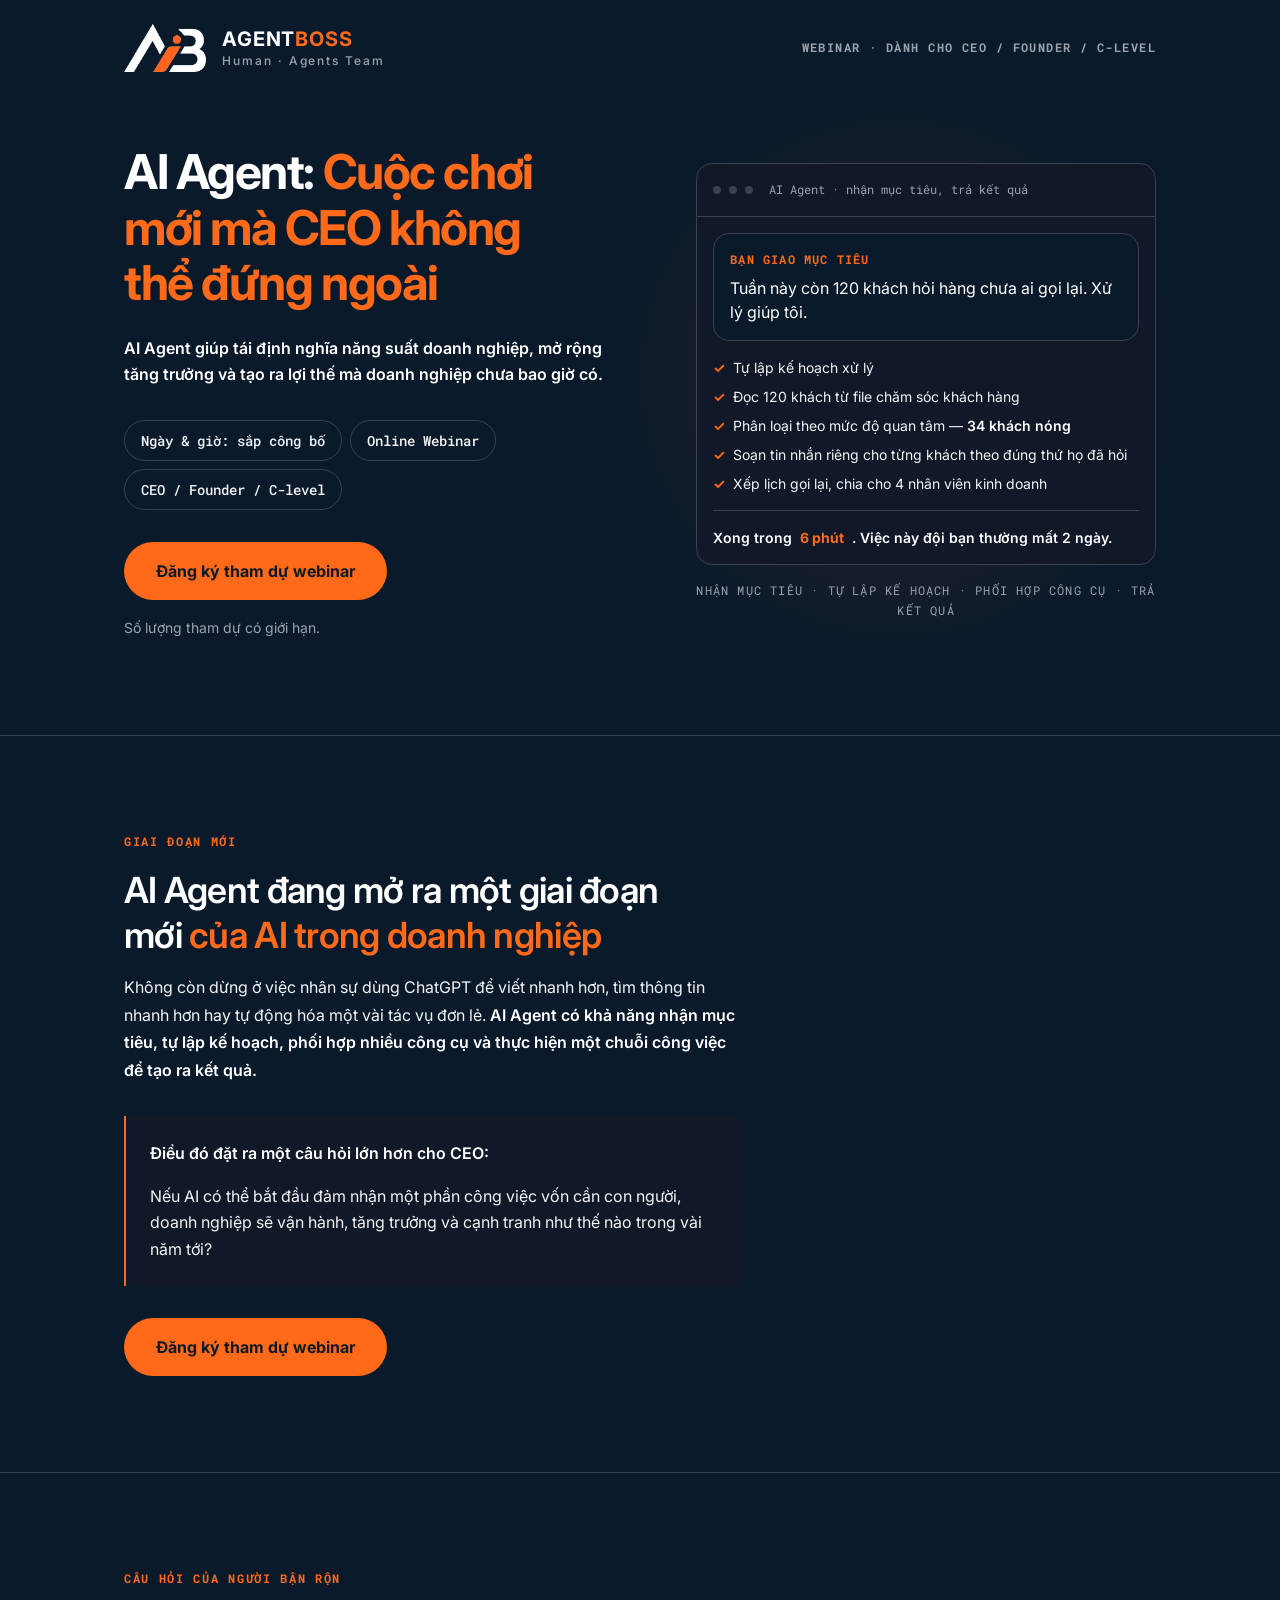
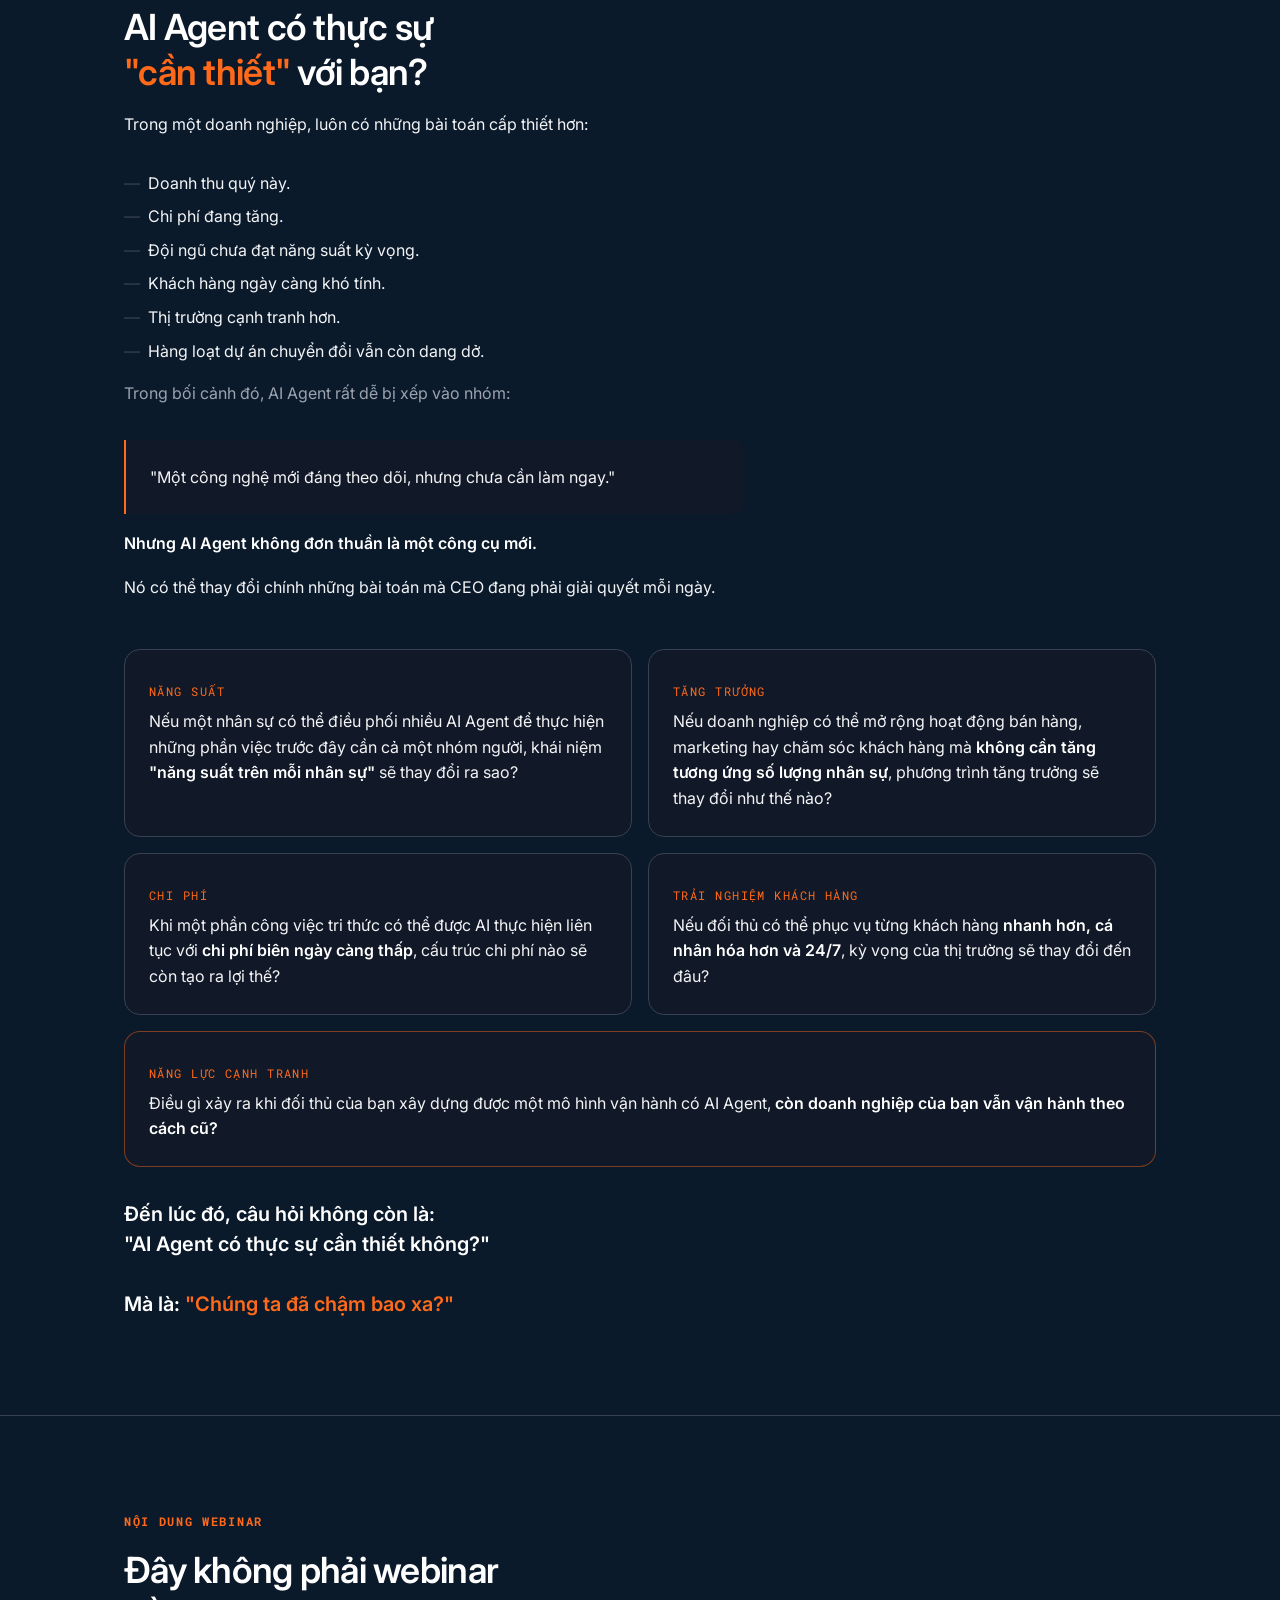
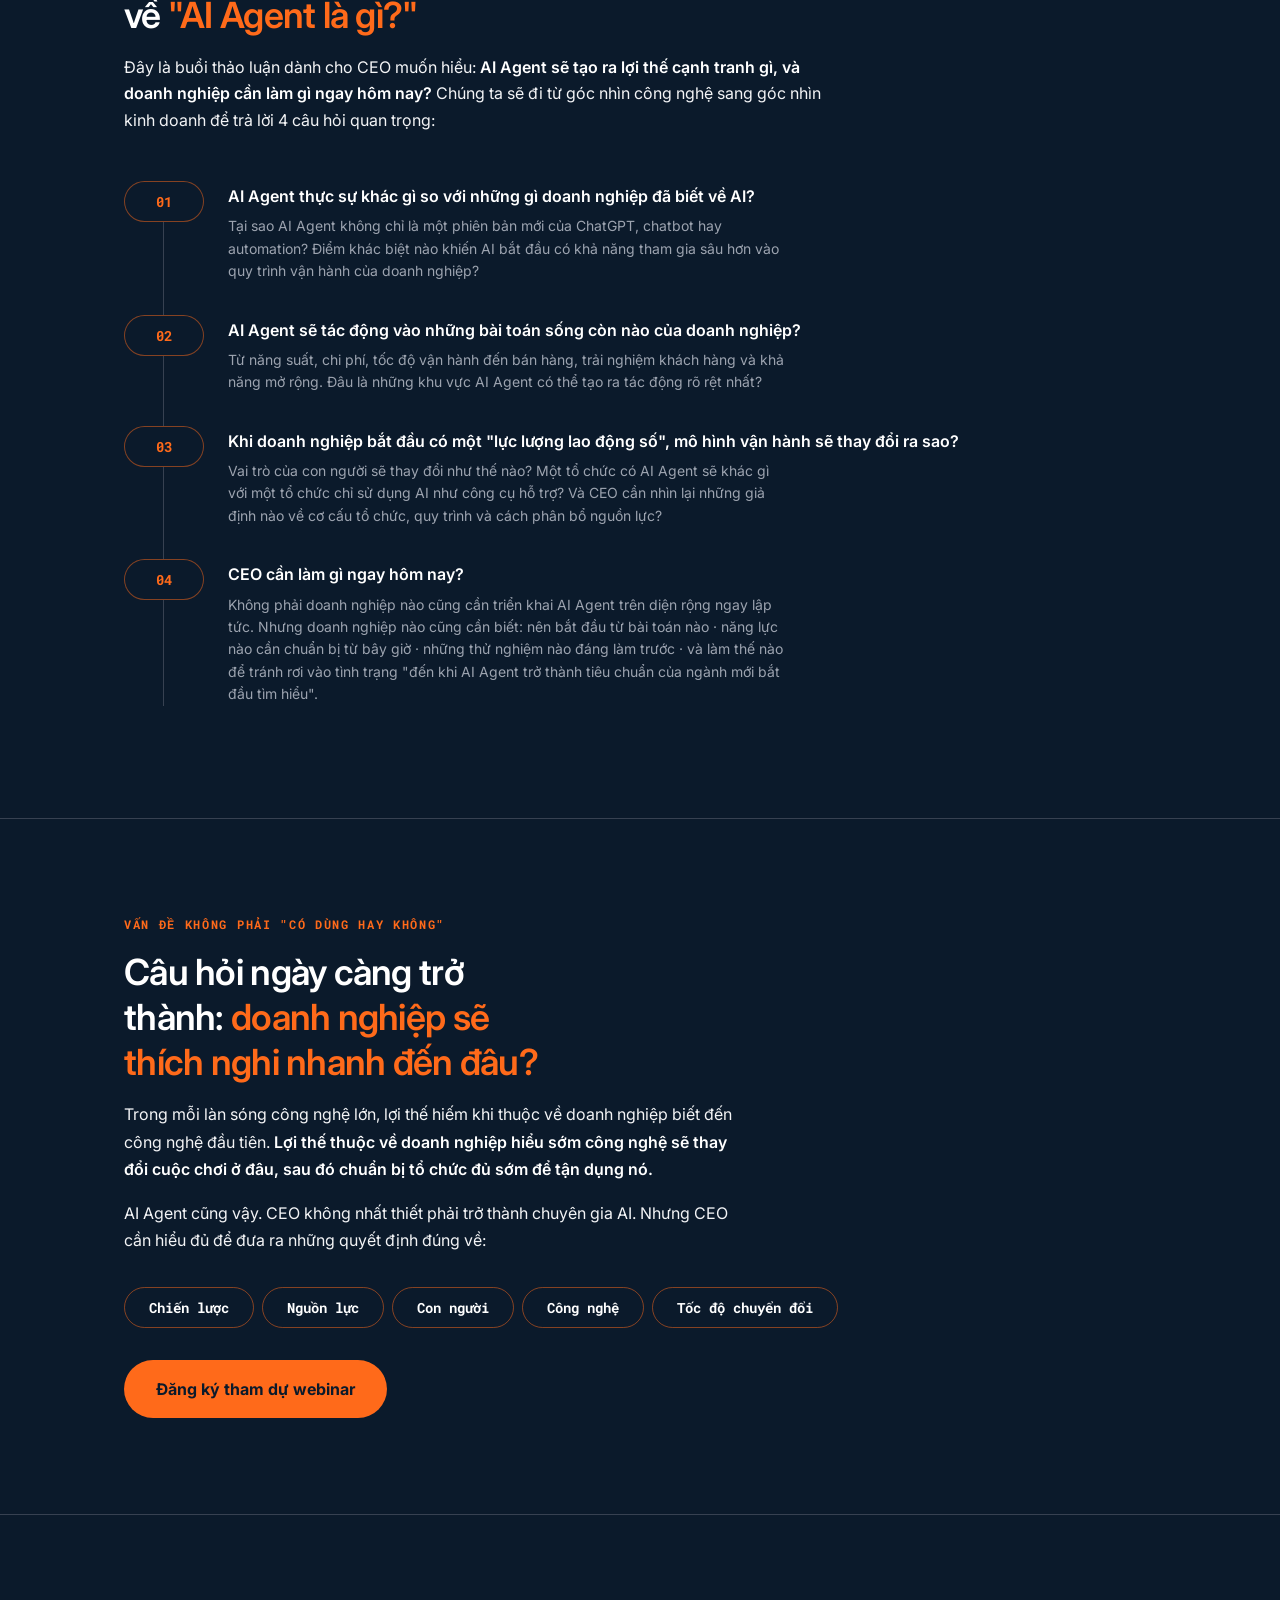
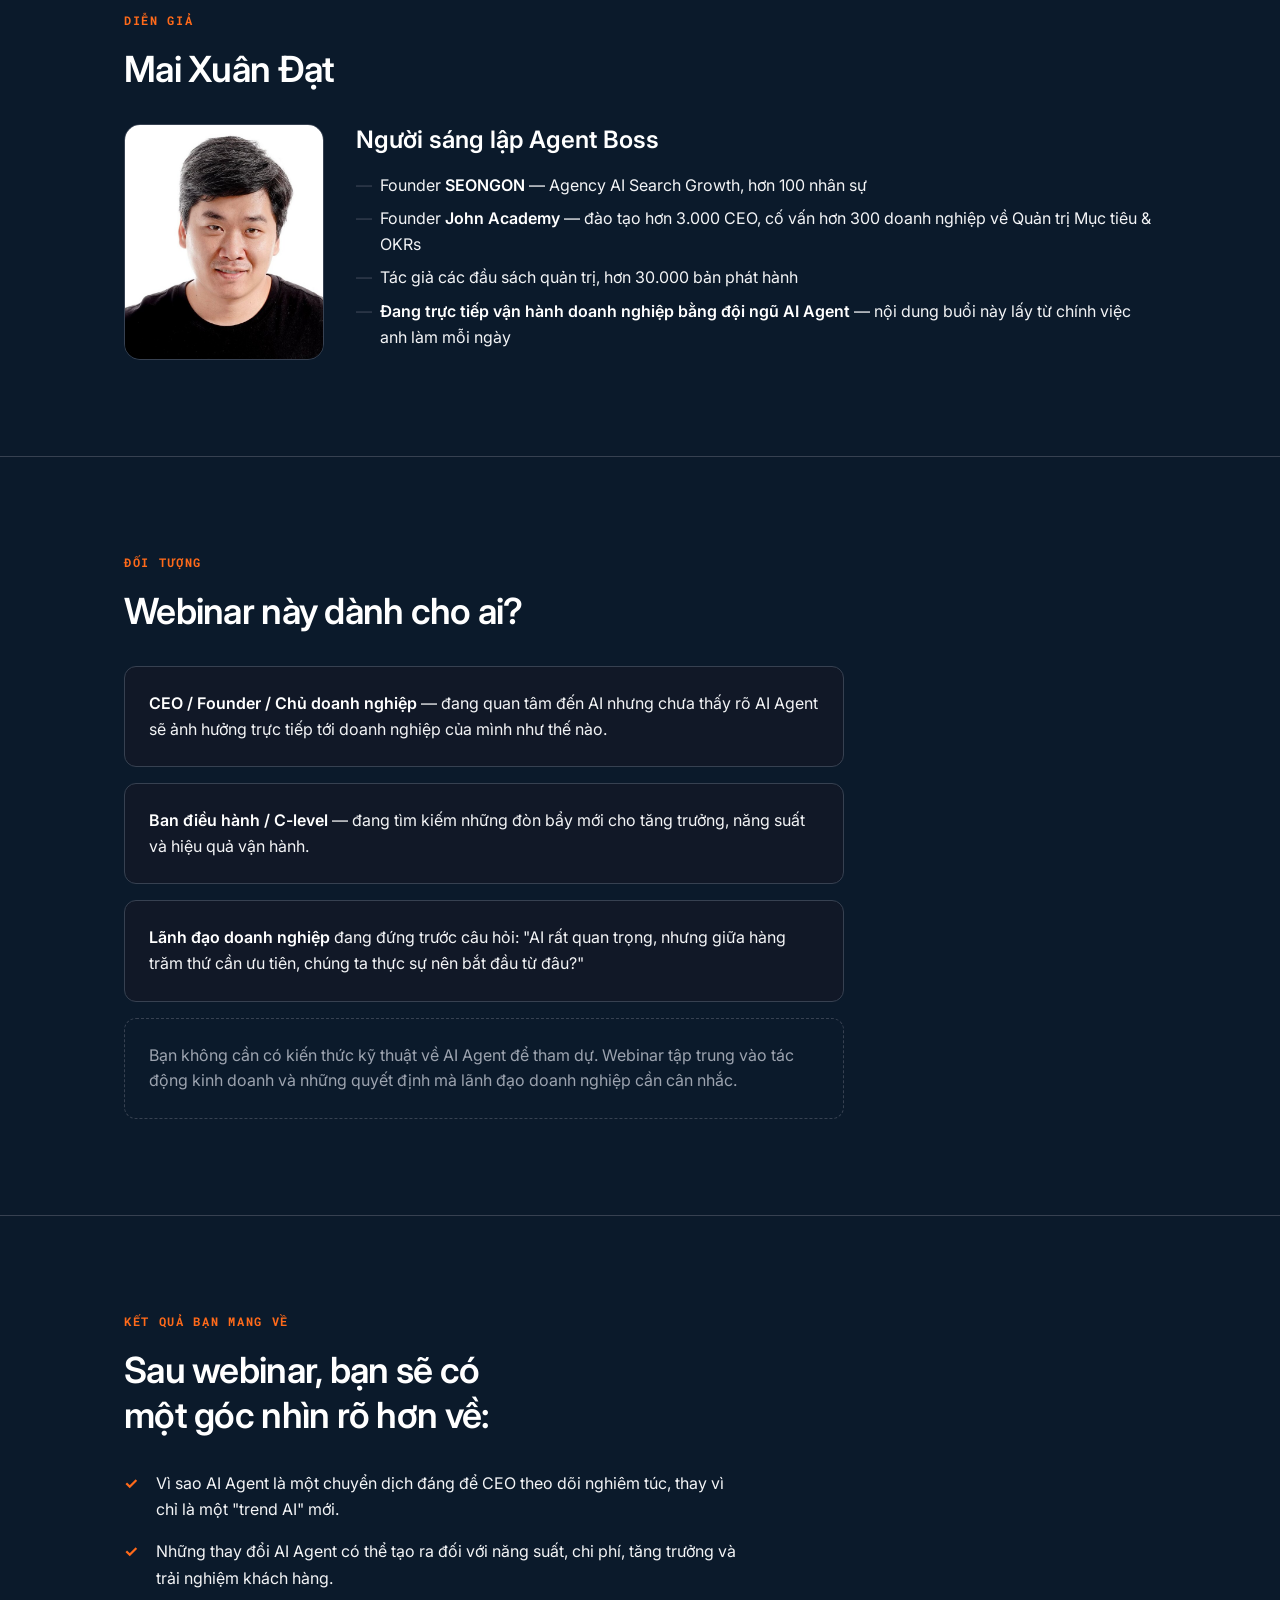
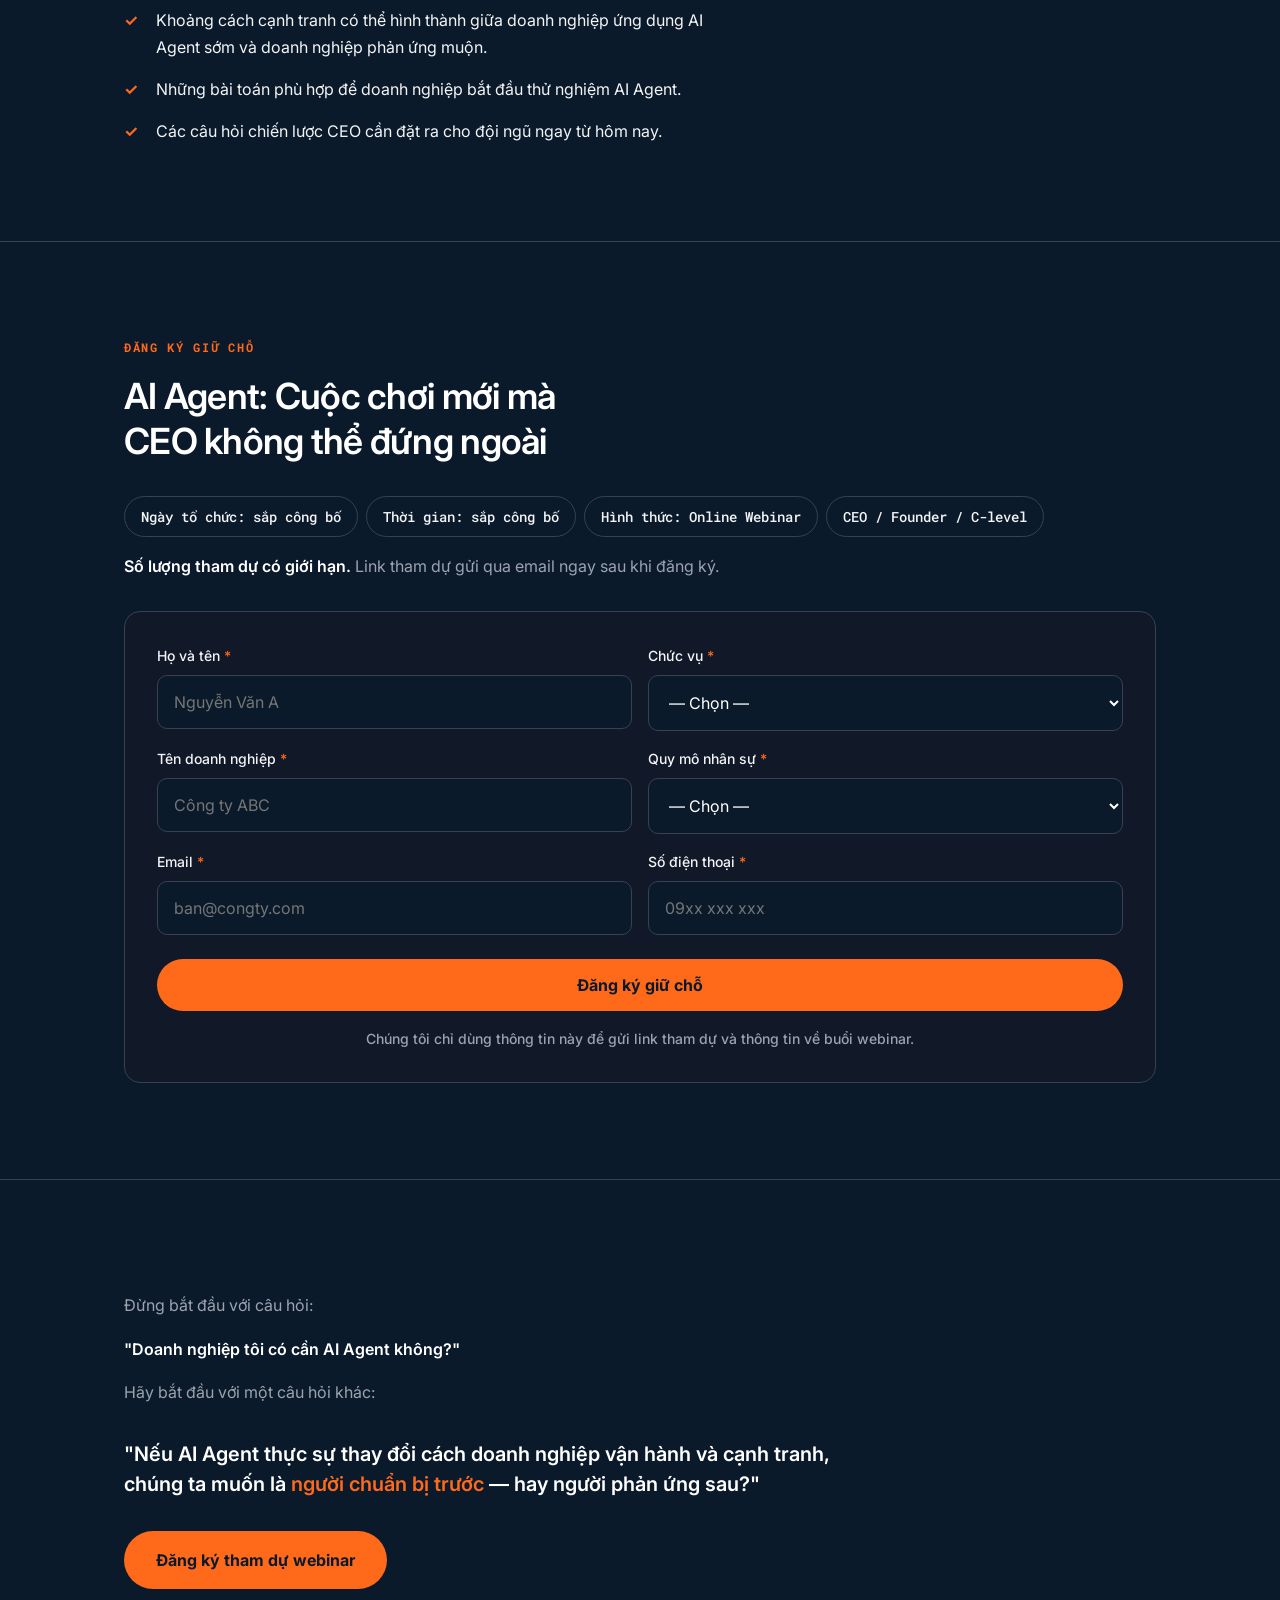
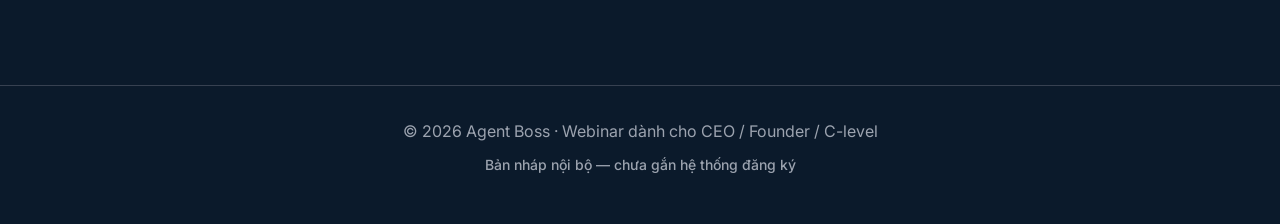
==== commit 750db35e: "b2b-ceo: chot noi dung v4 - ten moi 'Cuoc choi moi ma CEO khong the dung ngoai', ngay gio de 'sap co" ====
--- a/b2b-ceo/index.html
+++ b/b2b-ceo/index.html
@@ -4,8 +4,8 @@
 <meta charset="UTF-8">
 <meta name="viewport" content="width=device-width, initial-scale=1">
 <meta name="robots" content="noindex">
-<title>AI Agent: cuộc đua mà đứng yên nghĩa là đang đi lùi — Webinar cho CEO · 20/08/2026</title>
-<meta name="description" content="Webinar miễn phí dành cho CEO và chủ doanh nghiệp. 90 phút nhìn thẳng vào khoảng cách đang hình thành giữa các doanh nghiệp — và cách để đội ngũ của bạn bắt kịp.">
+<title>AI Agent: Cuộc chơi mới mà CEO không thể đứng ngoài — Webinar cho CEO</title>
+<meta name="description" content="Webinar dành cho CEO / Founder / C-level. AI Agent giúp tái định nghĩa năng suất doanh nghiệp, mở rộng tăng trưởng và tạo ra lợi thế mà doanh nghiệp chưa bao giờ có.">
 <link rel="preconnect" href="https://fonts.googleapis.com">
 <link href="https://fonts.googleapis.com/css2?family=Inter:wght@400;500;600;700&family=Roboto+Mono:wght@500;700&display=swap" rel="stylesheet">
 <style>
@@ -30,7 +30,7 @@
 
   /* ══ THANG CHỮ — đúng guideline mục 4 ══ */
   h1{font-size:clamp(32px,4.4vw,48px);font-weight:700;letter-spacing:-.03em;line-height:1.16;text-wrap:balance}
-  h2{font-size:clamp(28px,3.6vw,36px);font-weight:600;letter-spacing:-.02em;line-height:1.25;text-wrap:balance;max-width:20ch}
+  h2{font-size:clamp(28px,3.6vw,36px);font-weight:600;letter-spacing:-.02em;line-height:1.25;text-wrap:balance;max-width:24ch}
   h3{font-size:clamp(20px,2.4vw,24px);font-weight:600;line-height:1.35}
   p{font-size:16px;font-weight:400;color:var(--ink-500)}
   p.body-light{color:#F3F4F6;max-width:62ch;text-wrap:pretty}
@@ -57,7 +57,7 @@
   .hero>div{position:relative;z-index:2;min-width:0}
   .glow{position:absolute;right:-6%;top:44%;transform:translateY(-50%);width:640px;height:640px;max-width:100%;border-radius:50%;
         background:radial-gradient(circle,rgba(255,106,26,.14) 0%,transparent 62%);pointer-events:none;z-index:0}
-  .tier3{margin-top:24px;font-size:16px;color:var(--ink-500);max-width:46ch;text-wrap:pretty}
+  .tier3{margin-top:24px;font-size:16px;color:#F3F4F6;max-width:50ch;text-wrap:pretty}
   .meta{display:flex;flex-wrap:wrap;gap:8px;margin-top:32px}
   .meta span{font-family:var(--mono);font-size:14px;font-weight:500;padding:8px 16px;border:1px solid var(--ink-700);border-radius:999px;color:#F3F4F6;white-space:nowrap}
   .btn{display:inline-block;margin-top:32px;padding:16px 32px;border-radius:999px;background:var(--boss-orange);color:#0B1A2B;
@@ -80,50 +80,41 @@
   .log .done b{color:var(--boss-orange)}
   .syscap{margin-top:16px;text-align:center;font-family:var(--mono);font-size:12px;letter-spacing:.1em;color:var(--ink-500);text-transform:uppercase}
 
-  /* ══ STAT — visual hoá số liệu ══ */
-  .stats{display:grid;grid-template-columns:repeat(4,1fr);gap:16px;margin-top:48px}
-  .stat{padding:24px 16px;background:var(--ink-900);border:1px solid var(--ink-700);border-radius:16px}
-  .stat .n{font-family:var(--mono);font-size:clamp(30px,3.6vw,40px);font-weight:700;color:var(--white);line-height:1.1;font-variant-numeric:tabular-nums}
-  .stat .n.hi{color:var(--boss-orange)}
-  .stat .l{margin-top:8px;font-size:14px;font-weight:500;color:#F3F4F6;line-height:1.45}
-  .stat .s{margin-top:8px;font-family:var(--mono);font-size:12px;color:var(--ink-500);line-height:1.4}
-
   /* ══ CÂU CHUYỆN ══ */
   .story{max-width:62ch}
   .story p{margin-top:16px;font-size:16px;color:#F3F4F6;line-height:1.72;text-wrap:pretty}
   .story p.plain{color:var(--ink-500)}
   .quoteline{margin-top:32px;padding:24px;border-left:2px solid var(--boss-orange);background:var(--ink-900);border-radius:0 12px 12px 0}
-  .quoteline p{margin-top:0;font-size:16px}
+  .quoteline p{margin-top:0;font-size:16px;color:#F3F4F6}
   .quoteline p+p{margin-top:16px}
   .punch{margin-top:32px;font-size:20px;font-weight:600;color:var(--white);line-height:1.5;max-width:56ch;text-wrap:pretty}
 
-  /* ══ SO SÁNH 2 CỘT ══ */
-  .vs{display:grid;grid-template-columns:1fr 1fr;gap:16px;margin-top:32px}
-  .vs>div{padding:24px;border-radius:16px;border:1px solid var(--ink-700);background:var(--ink-900);display:flex;flex-direction:column}
-  .vs>div ul{margin-top:auto;padding-top:16px}
-  .vs .on{border-color:rgba(255,106,26,.45)}
-  .vs .k{font-family:var(--mono);font-size:12px;letter-spacing:.12em;text-transform:uppercase;color:var(--ink-500)}
-  .vs .on .k{color:var(--boss-orange)}
-  .vs h4{margin-top:8px;font-size:20px;font-weight:600;line-height:1.35}
-  .vs ul{margin-top:16px;list-style:none}
-  .vs li{position:relative;padding-left:24px;margin-top:8px;font-size:14px;color:var(--ink-500);line-height:1.55}
-  .vs li::before{content:"·";position:absolute;left:8px;color:var(--ink-700);font-weight:700}
-  .vs .on li{color:#F3F4F6}
-
-  /* ══ AGENDA — timeline có thời lượng ══ */
+  /* ══ DANH SÁCH BẬN RỘN ══ */
+  .busy{margin-top:32px;list-style:none;max-width:62ch}
+  .busy li{position:relative;padding-left:24px;margin-top:8px;font-size:16px;color:#F3F4F6;line-height:1.6}
+  .busy li::before{content:"—";position:absolute;left:0;color:var(--ink-700)}
+
+  /* ══ 5 BÀI TOÁN — card grid ══ */
+  .probe{display:grid;grid-template-columns:1fr 1fr;gap:16px;margin-top:48px}
+  .probe>div{padding:24px;border-radius:16px;background:var(--ink-900);border:1px solid var(--ink-700)}
+  .probe .k{font-family:var(--mono);font-size:12px;letter-spacing:.12em;text-transform:uppercase;color:var(--boss-orange)}
+  .probe h4{margin-top:8px;font-size:20px;font-weight:600;line-height:1.35;color:var(--white)}
+  .probe p{margin-top:8px;font-size:16px;color:#F3F4F6;line-height:1.6}
+  .probe .wide{grid-column:1/-1;border-color:rgba(255,106,26,.45)}
+
+  /* ══ 4 CÂU HỎI — timeline số ══ */
   .agenda{position:relative;margin-top:32px}
   .agenda::before{content:'';position:absolute;left:39px;top:16px;bottom:16px;width:1px;background:var(--ink-700)}
   .a-item{position:relative;display:flex;gap:24px;padding:16px 0;align-items:flex-start}
   .a-time{position:relative;z-index:1;flex:0 0 80px;text-align:center;font-family:var(--mono);font-size:14px;font-weight:700;
-          color:var(--ink-500);background:var(--agent-dark);border:1px solid var(--ink-700);border-radius:999px;padding:8px 0}
-  .a-item.demo .a-time{color:var(--boss-orange);border-color:rgba(255,106,26,.5)}
+          color:var(--boss-orange);background:var(--agent-dark);border:1px solid rgba(255,106,26,.5);border-radius:999px;padding:8px 0}
   .a-body{padding-top:4px}
   .a-body b{display:block;font-size:16px;font-weight:600;color:var(--white);line-height:1.4}
-  .a-body p{margin-top:8px;font-size:14px;color:var(--ink-500);line-height:1.6}
-  .a-tag{display:inline-block;margin-left:8px;padding:4px 8px;border-radius:999px;background:var(--boss-orange);color:#0B1A2B;
-         font-family:var(--mono);font-size:12px;font-weight:700;letter-spacing:.06em;vertical-align:middle}
-  .a-total{margin-top:24px;padding-top:16px;border-top:1px solid var(--ink-700);display:flex;justify-content:space-between;font-family:var(--mono);font-size:14px;color:var(--ink-500)}
-  .a-total b{color:var(--white)}
+  .a-body p{margin-top:8px;font-size:14px;color:var(--ink-500);line-height:1.6;max-width:62ch}
+
+  /* ══ CEO CẦN QUYẾT — chip ══ */
+  .decide{display:flex;flex-wrap:wrap;gap:8px;margin-top:32px}
+  .decide span{font-family:var(--mono);font-size:14px;font-weight:700;padding:8px 24px;border:1px solid rgba(255,106,26,.5);border-radius:999px;color:var(--white)}
 
   /* ══ DIỄN GIẢ ══ */
   .spk{display:grid;grid-template-columns:200px 1fr;gap:32px;align-items:start;margin-top:32px}
@@ -133,9 +124,14 @@
   .spk li::before{content:"—";position:absolute;left:0;color:var(--ink-700)}
 
   /* ══ AI NÊN DỰ ══ */
-  .who{display:grid;grid-template-columns:1fr 1fr;gap:16px;margin-top:32px}
-  .who div{padding:16px 16px;border-radius:12px;background:var(--ink-900);border:1px solid var(--ink-700);font-size:16px;color:#F3F4F6;line-height:1.55}
-  .who .no{grid-column:1/-1;border-style:dashed;background:transparent;color:var(--ink-500)}
+  .who{display:grid;grid-template-columns:1fr;gap:16px;margin-top:32px;max-width:720px}
+  .who div{padding:24px;border-radius:12px;background:var(--ink-900);border:1px solid var(--ink-700);font-size:16px;color:#F3F4F6;line-height:1.6}
+  .who .no{border-style:dashed;background:transparent;color:var(--ink-500)}
+
+  /* ══ SAU WEBINAR — checklist ══ */
+  .gain{margin-top:32px;list-style:none;max-width:62ch}
+  .gain li{position:relative;padding-left:32px;margin-top:16px;font-size:16px;color:#F3F4F6;line-height:1.65}
+  .gain li::before{content:"✓";position:absolute;left:0;color:var(--boss-orange);font-weight:700}
 
   /* ══ FORM ══ */
   .formbox{margin-top:32px;padding:32px;border-radius:16px;background:var(--ink-900);border:1px solid var(--ink-700)}
@@ -148,14 +144,6 @@
   input:focus,select:focus{outline:none;border-color:var(--boss-orange)}
   .btn.full{display:block;width:100%;text-align:center;margin-top:8px}
 
-  /* ══ FAQ ══ */
-  details{margin-top:8px;border:1px solid var(--ink-700);border-radius:12px;background:var(--ink-900);overflow:hidden}
-  summary{padding:16px 16px;font-size:16px;font-weight:600;cursor:pointer;list-style:none;display:flex;gap:16px;align-items:center}
-  summary::-webkit-details-marker{display:none}
-  summary::before{content:"▸";color:var(--boss-orange);font-size:14px;transition:transform .15s;flex:none}
-  details[open] summary::before{transform:rotate(90deg)}
-  details p{padding:0 24px 24px 48px;font-size:16px;color:var(--ink-500)}
-
   footer{padding:32px 0 48px;border-top:1px solid var(--ink-700);font-size:14px;color:var(--ink-500);text-align:center}
   .sticky-cta{display:none}
 
@@ -164,9 +152,7 @@
     section{padding:64px 0}
     .hero{grid-template-columns:1fr;gap:48px;padding:24px 0 64px}
     .glow{right:-30%;top:22%;width:420px;height:420px}
-    .sysbox{max-width:360px;margin:0 auto}
-    .stats{grid-template-columns:repeat(2,1fr)}
-    .vs,.who,.g2{grid-template-columns:1fr}
+    .probe,.g2{grid-template-columns:1fr}
     .spk{grid-template-columns:1fr}
     .spk img{width:150px;height:178px}
     .a-time{flex:0 0 66px;font-size:12px}
@@ -179,13 +165,11 @@
     .sticky-cta .btn{margin-top:0;width:100%;padding:16px}
   }
   @media (max-width:520px){
-    .stats{grid-template-columns:1fr}
     h1{font-size:28px;letter-spacing:-.02em}
     h2{font-size:24px}
     .wrap{padding:0 24px}
     .meta span{font-size:12px;padding:8px 16px}
     .story p,.punch{font-size:16px}
-    .punch{font-size:16px}
   }
 </style>
 </head>
@@ -197,7 +181,7 @@
       <img src="assets/logo-mark-only-on-dark-v2.png" alt="">
       <span class="wordmark">AGENT<span class="b">BOSS</span><small>Human · Agents Team</small></span>
     </div>
-    <span class="eyebrow">Webinar miễn phí · dành riêng cho CEO</span>
+    <span class="eyebrow">Webinar · dành cho CEO / Founder / C-level</span>
   </div>
 </header>
 
@@ -208,29 +192,28 @@
     <span class="glow" aria-hidden="true"></span>
 
     <div>
-      <!-- Tiêu đề 3 tầng: Tầng 2 trắng + Tầng 1 cam (từ khoá) + Tầng 3 xám -->
-      <h1>AI Agent: cuộc đua mà<br><span class="cam">đứng yên nghĩa là đang đi lùi</span></h1>
-
-      <p class="tier3">90 phút nhìn thẳng vào khoảng cách đang hình thành giữa các doanh nghiệp — và cách để đội ngũ của bạn bắt kịp.</p>
+      <h1>AI Agent: <span class="cam">Cuộc chơi mới mà CEO không thể đứng ngoài</span></h1>
+
+      <p class="tier3"><strong>AI Agent giúp tái định nghĩa năng suất doanh nghiệp, mở rộng tăng trưởng và tạo ra lợi thế mà doanh nghiệp chưa bao giờ có.</strong></p>
 
       <div class="meta">
-        <span>Thứ 5 · 20/08/2026</span>
-        <span>[giờ]</span>
-        <span>90 phút</span>
-        <span>Online · Miễn phí</span>
-      </div>
-
-      <a class="btn" href="#dangky">Giữ chỗ miễn phí</a>
-      <p class="undercta">Số lượng có giới hạn để đảm bảo chất lượng phần hỏi đáp.</p>
+        <span>Ngày &amp; giờ: sắp công bố</span>
+        <span>Online Webinar</span>
+        <span>CEO / Founder / C-level</span>
+      </div>
+
+      <a class="btn" href="#dangky">Đăng ký tham dự webinar</a>
+      <p class="undercta">Số lượng tham dự có giới hạn.</p>
     </div>
 
     <div>
-      <!-- Lớp 3: khung làm việc thật — CEO giao việc, Agent thực thi -->
-      <div class="demo" role="img" aria-label="Minh hoạ: CEO giao một việc tồn đọng, AI Agent tự xử lý từng bước và báo kết quả">
-        <div class="demo-bar"><i></i><i></i><i></i><span>Agent · Phòng kinh doanh</span></div>
+      <!-- Lớp 3: khung làm việc thật — CEO giao mục tiêu, Agent thực thi chuỗi việc -->
+      <div class="demo" role="img" aria-label="Minh hoạ: CEO giao mục tiêu, AI Agent tự lập kế hoạch, phối hợp công cụ và trả kết quả">
+        <div class="demo-bar"><i></i><i></i><i></i><span>AI Agent · nhận mục tiêu, trả kết quả</span></div>
         <div class="demo-body">
-          <div class="msg"><b>BẠN GIAO VIỆC</b>Tuần này còn 120 khách hỏi hàng chưa ai gọi lại. Xử lý giúp tôi.</div>
+          <div class="msg"><b>BẠN GIAO MỤC TIÊU</b>Tuần này còn 120 khách hỏi hàng chưa ai gọi lại. Xử lý giúp tôi.</div>
           <div class="log">
+            <div><i>✓</i><span>Tự lập kế hoạch xử lý</span></div>
             <div><i>✓</i><span>Đọc 120 khách từ file chăm sóc khách hàng</span></div>
             <div><i>✓</i><span>Phân loại theo mức độ quan tâm — <strong>34 khách nóng</strong></span></div>
             <div><i>✓</i><span>Soạn tin nhắn riêng cho từng khách theo đúng thứ họ đã hỏi</span></div>
@@ -239,168 +222,149 @@
           </div>
         </div>
       </div>
-      <p class="syscap">Bạn giao việc · Agent thực thi · Bạn duyệt kết quả</p>
+      <p class="syscap">Nhận mục tiêu · Tự lập kế hoạch · Phối hợp công cụ · Trả kết quả</p>
     </div>
   </div>
 </div>
 </section>
 
-<!-- ══════════ P — VẤN ĐỀ ══════════ -->
-<section>
-  <div class="wrap">
-    <p class="sec-label">Điều đang thật sự diễn ra</p>
-    <h2>Sáu tháng trước, bạn bảo cả công ty <span class="cam">"nghiên cứu AI đi"</span></h2>
-
-    <div class="story">
-      <p>Bạn nhân sự dùng ChatGPT viết mô tả tuyển dụng. Bạn marketing nhờ nó nghĩ tiêu đề. Kế toán thỉnh thoảng hỏi công thức Excel. Có bạn còn hào hứng khoe trong buổi họp: "cái này em làm bằng AI, mười phút xong."</p>
-      <p class="plain">Nghe thì đúng là công ty đang chuyển mình.</p>
-      <p>Nhưng cuối quý, bạn nhìn vào mấy con số quen thuộc: <strong>quỹ lương không giảm, việc tồn không giảm, tốc độ ra thị trường không nhanh hơn.</strong> Mọi thứ y như trước khi có AI.</p>
-
-      <div class="quoteline">
-        <p><strong>Và đây không phải lần đầu.</strong></p>
-        <p>Trước AI là phần mềm quản trị công việc: mua về, cả công ty hào hứng được hai tuần, tháng thứ ba chỉ còn hai người mở. Trước nữa là CRM, mua xong dữ liệu vẫn nằm trong file Excel của từng bạn sale.</p>
-      </div>
-
-      <p>Điểm chung của tất cả những lần đó không phải công cụ dở. <strong>Là không có ai chịu trách nhiệm biến nó thành cách cả công ty làm việc.</strong> Nó được thả xuống cho từng người tự nghiên cứu — và mỗi người tự nghiên cứu theo cách tiện nhất cho riêng mình.</p>
-    </div>
-
-    <div class="vs">
+<!-- ══════════ GIAI ĐOẠN MỚI ══════════ -->
+<section>
+  <div class="wrap">
+    <p class="sec-label">Giai đoạn mới</p>
+    <h2>AI Agent đang mở ra một giai đoạn mới <span class="cam">của AI trong doanh nghiệp</span></h2>
+
+    <div class="story">
+      <p>Không còn dừng ở việc nhân sự dùng ChatGPT để viết nhanh hơn, tìm thông tin nhanh hơn hay tự động hóa một vài tác vụ đơn lẻ. <strong>AI Agent có khả năng nhận mục tiêu, tự lập kế hoạch, phối hợp nhiều công cụ và thực hiện một chuỗi công việc để tạo ra kết quả.</strong></p>
+    </div>
+
+    <div class="quoteline" style="max-width:62ch">
+      <p><strong>Điều đó đặt ra một câu hỏi lớn hơn cho CEO:</strong></p>
+      <p>Nếu AI có thể bắt đầu đảm nhận một phần công việc vốn cần con người, doanh nghiệp sẽ vận hành, tăng trưởng và cạnh tranh như thế nào trong vài năm tới?</p>
+    </div>
+
+    <a class="btn" href="#dangky">Đăng ký tham dự webinar</a>
+  </div>
+</section>
+
+<!-- ══════════ CÓ THỰC SỰ CẦN THIẾT? ══════════ -->
+<section>
+  <div class="wrap">
+    <p class="sec-label">Câu hỏi của người bận rộn</p>
+    <h2>AI Agent có thực sự <span class="cam">"cần thiết"</span> với bạn?</h2>
+
+    <div class="story">
+      <p>Trong một doanh nghiệp, luôn có những bài toán cấp thiết hơn:</p>
+    </div>
+
+    <ul class="busy">
+      <li>Doanh thu quý này.</li>
+      <li>Chi phí đang tăng.</li>
+      <li>Đội ngũ chưa đạt năng suất kỳ vọng.</li>
+      <li>Khách hàng ngày càng khó tính.</li>
+      <li>Thị trường cạnh tranh hơn.</li>
+      <li>Hàng loạt dự án chuyển đổi vẫn còn dang dở.</li>
+    </ul>
+
+    <div class="story">
+      <p class="plain">Trong bối cảnh đó, AI Agent rất dễ bị xếp vào nhóm:</p>
+    </div>
+
+    <div class="quoteline" style="max-width:62ch">
+      <p>"Một công nghệ mới đáng theo dõi, nhưng chưa cần làm ngay."</p>
+    </div>
+
+    <div class="story">
+      <p><strong>Nhưng AI Agent không đơn thuần là một công cụ mới.</strong></p>
+      <p>Nó có thể thay đổi chính những bài toán mà CEO đang phải giải quyết mỗi ngày.</p>
+    </div>
+
+    <div class="probe">
       <div>
-        <p class="k">Đang diễn ra trong công ty bạn</p>
-        <h4>Vài cá nhân tự thử vài việc</h4>
-        <svg viewBox="0 0 300 190" style="width:100%;height:auto;margin-top:16px" role="img" aria-label="Các cá nhân dùng AI rời rạc, không kết nối với nhau">
-          <g fill="#374151">
-            <circle cx="62" cy="48" r="7"/><circle cx="158" cy="34" r="7"/><circle cx="238" cy="62" r="7"/>
-            <circle cx="96" cy="120" r="7"/><circle cx="196" cy="134" r="7"/><circle cx="128" cy="166" r="7"/>
-          </g>
-          <g stroke="#374151" stroke-opacity=".5" stroke-width="1" stroke-dasharray="3 5" fill="none">
-            <circle cx="62" cy="48" r="17"/><circle cx="158" cy="34" r="17"/><circle cx="238" cy="62" r="17"/>
-            <circle cx="96" cy="120" r="17"/><circle cx="196" cy="134" r="17"/><circle cx="128" cy="166" r="17"/>
-          </g>
-          <text x="150" y="98" fill="#374151" font-family="Roboto Mono, monospace" font-size="10" text-anchor="middle">không ai nối với ai</text>
-        </svg>
-        <ul>
-          <li>Mỗi người một cách làm riêng</li>
-          <li>Không việc nào được giao hẳn</li>
-          <li>Không thành quy trình, không bàn giao được</li>
-          <li>Người nghỉ việc là mất luôn cách làm</li>
-        </ul>
-      </div>
-      <div class="on">
-        <p class="k">Doanh nghiệp vận hành cùng AI Agent</p>
-        <h4>Cả đội cùng một hệ thống</h4>
-        <svg viewBox="0 0 300 190" style="width:100%;height:auto;margin-top:16px" role="img" aria-label="CEO điều phối các Agent theo từng mảng việc">
-          <defs><radialGradient id="halo"><stop offset="0%" stop-color="#FF6A1A" stop-opacity=".18"/><stop offset="100%" stop-color="#FF6A1A" stop-opacity="0"/></radialGradient></defs>
-          <g stroke="#FFFFFF" stroke-opacity=".22" stroke-width="1">
-            <line x1="150" y1="95" x2="150" y2="34"/><line x1="150" y1="95" x2="246" y2="64"/>
-            <line x1="150" y1="95" x2="246" y2="126"/><line x1="150" y1="95" x2="150" y2="156"/>
-            <line x1="150" y1="95" x2="54" y2="126"/><line x1="150" y1="95" x2="54" y2="64"/>
-          </g>
-          <g fill="#FF6A1A"><circle cx="150" cy="34" r="7"/><circle cx="246" cy="64" r="7"/><circle cx="246" cy="126" r="7"/><circle cx="150" cy="156" r="7"/><circle cx="54" cy="126" r="7"/><circle cx="54" cy="64" r="7"/></g>
-          <circle cx="150" cy="95" r="42" fill="url(#halo)"/>
-          <circle cx="150" cy="95" r="13" fill="#0B1A2B" stroke="#FF6A1A" stroke-width="1.5"/>
-          <text x="150" y="99" fill="#FFFFFF" font-family="Roboto Mono, monospace" font-size="9" font-weight="700" text-anchor="middle">CEO</text>
-        </svg>
-        <ul>
-          <li>Đầu việc được giao hẳn cho Agent</li>
-          <li>Có người chịu trách nhiệm, có tiêu chuẩn</li>
-          <li>Thành quy trình, bàn giao được</li>
-          <li>Kết quả đo được từng tuần</li>
-        </ul>
-      </div>
-    </div>
-
-    <p class="punch">AI đang đi đúng vào vết xe đó. Chỉ khác một điều: lần này, cái giá của việc đi sai đường không phải vài chục triệu tiền phần mềm.</p>
-  </div>
-</section>
-
-<!-- ══════════ A — KHOÉT SÂU ══════════ -->
-<section>
-  <div class="wrap">
-    <p class="sec-label">Khoảng cách đang hình thành</p>
-    <h2>Thứ bạn bỏ lỡ lần này không phải một phần mềm.<br>Là <span class="cam">khoảng cách năng lực</span>.</h2>
-    <p class="body-light" style="margin-top:16px;max-width:720px">Hãy hình dung một chiếc thang cuốn đang chạy xuống. Bạn đứng yên trên đó, không làm gì sai cả: vẫn ra số, vẫn giữ được đội ngũ. Nhưng vị trí của bạn thì cứ thấp dần — vì những người khác đang bước lên.</p>
-
-    <div class="stats">
-      <div class="stat">
-        <div class="n hi">8×</div>
-        <div class="l">Tốc độ AI Agent lan vào ứng dụng doanh nghiệp trong một năm</div>
-        <div class="s">Dưới 5% (2025) → 40% (cuối 2026)<br>Gartner · 26/08/2025</div>
-      </div>
-      <div class="stat">
-        <div class="n">853</div>
-        <div class="l">Nhân viên toàn thời gian — khối lượng việc AI Agent của Klarna đang gánh</div>
-        <div class="s">Đầu 2025 mới là 700 người<br>Klarna · báo cáo Q3/2025</div>
-      </div>
-      <div class="stat">
-        <div class="n">60<span style="font-size:.5em"> triệu USD</span></div>
-        <div class="l">Klarna tiết kiệm được — nhờ không phải tuyển thêm khi tăng trưởng</div>
-        <div class="s">Không đến từ sa thải<br>Klarna · báo cáo Q3/2025</div>
-      </div>
-      <div class="stat">
-        <div class="n">82<span style="font-size:.5em">%</span></div>
-        <div class="l">Thời gian phản hồi khách hàng được cải thiện</div>
-        <div class="s">2/3 hội thoại không cần chuyển người<br>Klarna · 2024 &amp; Q3/2025</div>
-      </div>
-    </div>
-
-    <div class="story" style="margin-top:48px">
-      <p>Hãy đọc con số 853 theo cách của người trả lương: <strong>sáu mươi triệu đô đó không đến từ việc sa thải.</strong> Nó đến từ việc Klarna tiếp tục tăng trưởng mà không phải tuyển thêm 853 người — công ty lớn lên, khối lượng việc lớn lên, còn quỹ lương thì không.</p>
-      <p>Và để ý mức 700 → 853 chỉ trong ba quý: doanh nghiệp đi trước không đứng lại. Càng chạy, phần việc họ giao được càng nhiều.</p>
-    </div>
-
-    <p class="punch">Câu hỏi không phải "đối thủ có mua công cụ gì mà tôi chưa mua". Công cụ ai cũng mua được, giá như nhau.<br><br>Câu hỏi là: <strong>khi họ tăng trưởng gấp đôi mà không phải tuyển thêm gấp rưỡi người, còn bạn thì vẫn phải — bạn lấy gì bù vào khoảng cách đó?</strong></p>
-  </div>
-</section>
-
-<!-- ══════════ S — CHƯƠNG TRÌNH ══════════ -->
-<section>
-  <div class="wrap">
-    <p class="sec-label">Chương trình 90 phút</p>
-    <h2>Nhìn rõ mình đang đứng ở đâu <span class="cam">và đi tiếp thế nào</span></h2>
-    <p class="body-light" style="margin-top:16px;max-width:720px">Buổi này không dạy bạn dùng phần mềm. Nó trả lời đúng câu hỏi của người đứng đầu: doanh nghiệp tôi giao được việc gì cho AI Agent, và bắt đầu thế nào để cả đội cùng chạy.</p>
+        <p class="k">Năng suất</p>
+        <p>Nếu một nhân sự có thể điều phối nhiều AI Agent để thực hiện những phần việc trước đây cần cả một nhóm người, khái niệm <strong>"năng suất trên mỗi nhân sự"</strong> sẽ thay đổi ra sao?</p>
+      </div>
+      <div>
+        <p class="k">Tăng trưởng</p>
+        <p>Nếu doanh nghiệp có thể mở rộng hoạt động bán hàng, marketing hay chăm sóc khách hàng mà <strong>không cần tăng tương ứng số lượng nhân sự</strong>, phương trình tăng trưởng sẽ thay đổi như thế nào?</p>
+      </div>
+      <div>
+        <p class="k">Chi phí</p>
+        <p>Khi một phần công việc tri thức có thể được AI thực hiện liên tục với <strong>chi phí biên ngày càng thấp</strong>, cấu trúc chi phí nào sẽ còn tạo ra lợi thế?</p>
+      </div>
+      <div>
+        <p class="k">Trải nghiệm khách hàng</p>
+        <p>Nếu đối thủ có thể phục vụ từng khách hàng <strong>nhanh hơn, cá nhân hóa hơn và 24/7</strong>, kỳ vọng của thị trường sẽ thay đổi đến đâu?</p>
+      </div>
+      <div class="wide">
+        <p class="k">Năng lực cạnh tranh</p>
+        <p>Điều gì xảy ra khi đối thủ của bạn xây dựng được một mô hình vận hành có AI Agent, <strong>còn doanh nghiệp của bạn vẫn vận hành theo cách cũ?</strong></p>
+      </div>
+    </div>
+
+    <p class="punch">Đến lúc đó, câu hỏi không còn là:<br>"AI Agent có thực sự cần thiết không?"<br><br>Mà là: <span class="cam">"Chúng ta đã chậm bao xa?"</span></p>
+  </div>
+</section>
+
+<!-- ══════════ 4 CÂU HỎI CỦA WEBINAR ══════════ -->
+<section>
+  <div class="wrap">
+    <p class="sec-label">Nội dung webinar</p>
+    <h2>Đây không phải webinar về <span class="cam">"AI Agent là gì?"</span></h2>
+    <p class="body-light" style="margin-top:16px;max-width:720px">Đây là buổi thảo luận dành cho CEO muốn hiểu: <strong>AI Agent sẽ tạo ra lợi thế cạnh tranh gì, và doanh nghiệp cần làm gì ngay hôm nay?</strong> Chúng ta sẽ đi từ góc nhìn công nghệ sang góc nhìn kinh doanh để trả lời 4 câu hỏi quan trọng:</p>
 
     <div class="agenda">
       <div class="a-item">
-        <div class="a-time">10 phút</div>
-        <div class="a-body"><b>Cuộc đua đang diễn ra ở đâu</b>
-          <p>Khoảng cách giữa doanh nghiệp "có người dùng AI" và doanh nghiệp "vận hành cùng AI Agent". Ba lý do khiến nỗ lực lẻ tẻ không tạo ra thay đổi.</p></div>
+        <div class="a-time">01</div>
+        <div class="a-body"><b>AI Agent thực sự khác gì so với những gì doanh nghiệp đã biết về AI?</b>
+          <p>Tại sao AI Agent không chỉ là một phiên bản mới của ChatGPT, chatbot hay automation? Điểm khác biệt nào khiến AI bắt đầu có khả năng tham gia sâu hơn vào quy trình vận hành của doanh nghiệp?</p></div>
       </div>
       <div class="a-item">
-        <div class="a-time">15 phút</div>
-        <div class="a-body"><b>Công cụ AI · Trợ lý AI · AI Agent khác nhau ở đâu</b>
-          <p>Phân biệt bằng ví dụ công việc thật, không bằng định nghĩa kỹ thuật. Sau phần này bạn biết đội mình đang đứng ở vạch nào.</p></div>
-      </div>
-      <div class="a-item demo">
-        <div class="a-time">30 phút</div>
-        <div class="a-body"><b>AI Agent làm một việc thật của doanh nghiệp<span class="a-tag">DEMO TRỰC TIẾP</span></b>
-          <p>Phần dài nhất của buổi. Xem Agent nhận việc, tự làm nhiều bước rồi nộp lại kết quả — đúng kiểu một nhân sự làm việc, không phải một cửa sổ chat trả lời.</p></div>
+        <div class="a-time">02</div>
+        <div class="a-body"><b>AI Agent sẽ tác động vào những bài toán sống còn nào của doanh nghiệp?</b>
+          <p>Từ năng suất, chi phí, tốc độ vận hành đến bán hàng, trải nghiệm khách hàng và khả năng mở rộng. Đâu là những khu vực AI Agent có thể tạo ra tác động rõ rệt nhất?</p></div>
       </div>
       <div class="a-item">
-        <div class="a-time">15 phút</div>
-        <div class="a-body"><b>Bản đồ việc giao được cho AI Agent</b>
-          <p>Theo từng phòng ban: kinh doanh, marketing, nhân sự, vận hành, chăm sóc khách hàng. Việc nào giao được, việc nào phải giữ cho con người.</p></div>
+        <div class="a-time">03</div>
+        <div class="a-body"><b>Khi doanh nghiệp bắt đầu có một "lực lượng lao động số", mô hình vận hành sẽ thay đổi ra sao?</b>
+          <p>Vai trò của con người sẽ thay đổi như thế nào? Một tổ chức có AI Agent sẽ khác gì với một tổ chức chỉ sử dụng AI như công cụ hỗ trợ? Và CEO cần nhìn lại những giả định nào về cơ cấu tổ chức, quy trình và cách phân bổ nguồn lực?</p></div>
       </div>
       <div class="a-item">
-        <div class="a-time">10 phút</div>
-        <div class="a-body"><b>Vai trò của người đứng đầu</b>
-          <p>Vì sao có doanh nghiệp bứt lên, có doanh nghiệp mua công cụ về rồi bỏ đó. Khác biệt nằm ở việc ai chọn việc để giao, ai quyết dữ liệu, ai đặt ranh giới kiểm soát.</p></div>
-      </div>
-      <div class="a-item">
-        <div class="a-time">10 phút</div>
-        <div class="a-body"><b>Hỏi đáp cùng anh Mai Xuân Đạt</b>
-          <p>Mang bài toán của doanh nghiệp bạn tới.</p></div>
-      </div>
-    </div>
-
-    <div class="a-total"><span>Tổng thời lượng</span><b>90 phút · Online</b></div>
+        <div class="a-time">04</div>
+        <div class="a-body"><b>CEO cần làm gì ngay hôm nay?</b>
+          <p>Không phải doanh nghiệp nào cũng cần triển khai AI Agent trên diện rộng ngay lập tức. Nhưng doanh nghiệp nào cũng cần biết: nên bắt đầu từ bài toán nào · năng lực nào cần chuẩn bị từ bây giờ · những thử nghiệm nào đáng làm trước · và làm thế nào để tránh rơi vào tình trạng "đến khi AI Agent trở thành tiêu chuẩn của ngành mới bắt đầu tìm hiểu".</p></div>
+      </div>
+    </div>
+  </div>
+</section>
+
+<!-- ══════════ THÍCH NGHI NHANH ĐẾN ĐÂU ══════════ -->
+<section>
+  <div class="wrap">
+    <p class="sec-label">Vấn đề không phải "có dùng hay không"</p>
+    <h2>Câu hỏi ngày càng trở thành: <span class="cam">doanh nghiệp sẽ thích nghi nhanh đến đâu?</span></h2>
+
+    <div class="story">
+      <p>Trong mỗi làn sóng công nghệ lớn, lợi thế hiếm khi thuộc về doanh nghiệp biết đến công nghệ đầu tiên. <strong>Lợi thế thuộc về doanh nghiệp hiểu sớm công nghệ sẽ thay đổi cuộc chơi ở đâu, sau đó chuẩn bị tổ chức đủ sớm để tận dụng nó.</strong></p>
+      <p>AI Agent cũng vậy. CEO không nhất thiết phải trở thành chuyên gia AI. Nhưng CEO cần hiểu đủ để đưa ra những quyết định đúng về:</p>
+    </div>
+
+    <div class="decide">
+      <span>Chiến lược</span>
+      <span>Nguồn lực</span>
+      <span>Con người</span>
+      <span>Công nghệ</span>
+      <span>Tốc độ chuyển đổi</span>
+    </div>
+
+    <a class="btn" href="#dangky">Đăng ký tham dự webinar</a>
   </div>
 </section>
 
 <!-- ══════════ DIỄN GIẢ ══════════ -->
 <section>
   <div class="wrap">
-    <p class="sec-label">Người dẫn</p>
+    <p class="sec-label">Diễn giả</p>
     <h2>Mai Xuân Đạt</h2>
     <div class="spk">
       <img src="../images/mai-xuan-dat.jpg" alt="Mai Xuân Đạt">
@@ -417,27 +381,48 @@
   </div>
 </section>
 
-<!-- ══════════ AI NÊN DỰ ══════════ -->
+<!-- ══════════ DÀNH CHO AI ══════════ -->
 <section>
   <div class="wrap">
     <p class="sec-label">Đối tượng</p>
-    <h2>Buổi này dành cho bạn nếu…</h2>
+    <h2>Webinar này dành cho ai?</h2>
     <div class="who">
-      <div>Bạn là <strong>CEO / chủ doanh nghiệp</strong> quy mô 15–50 nhân sự</div>
-      <div>Đội ngũ đã dùng AI lẻ tẻ nhưng <strong>công ty chưa thay đổi được gì</strong></div>
-      <div>Bạn nghi ngờ mình chậm hơn thị trường, chưa biết <strong>chậm bao nhiêu và bắt đầu từ đâu</strong></div>
-      <div>Bạn muốn <strong>nhìn thấy bằng chứng</strong> trước khi quyết đầu tư</div>
-      <div class="no">Không phù hợp nếu bạn tìm khóa học kỹ năng cá nhân, hoặc muốn nghe lý thuyết tổng quan về AI. Ở đây chỉ có việc thật của doanh nghiệp.</div>
-    </div>
+      <div><strong>CEO / Founder / Chủ doanh nghiệp</strong> — đang quan tâm đến AI nhưng chưa thấy rõ AI Agent sẽ ảnh hưởng trực tiếp tới doanh nghiệp của mình như thế nào.</div>
+      <div><strong>Ban điều hành / C-level</strong> — đang tìm kiếm những đòn bẩy mới cho tăng trưởng, năng suất và hiệu quả vận hành.</div>
+      <div><strong>Lãnh đạo doanh nghiệp</strong> đang đứng trước câu hỏi: "AI rất quan trọng, nhưng giữa hàng trăm thứ cần ưu tiên, chúng ta thực sự nên bắt đầu từ đâu?"</div>
+      <div class="no">Bạn không cần có kiến thức kỹ thuật về AI Agent để tham dự. Webinar tập trung vào tác động kinh doanh và những quyết định mà lãnh đạo doanh nghiệp cần cân nhắc.</div>
+    </div>
+  </div>
+</section>
+
+<!-- ══════════ SAU WEBINAR ══════════ -->
+<section>
+  <div class="wrap">
+    <p class="sec-label">Kết quả bạn mang về</p>
+    <h2>Sau webinar, bạn sẽ có một góc nhìn rõ hơn về:</h2>
+    <ul class="gain">
+      <li>Vì sao AI Agent là một chuyển dịch đáng để CEO theo dõi nghiêm túc, thay vì chỉ là một "trend AI" mới.</li>
+      <li>Những thay đổi AI Agent có thể tạo ra đối với năng suất, chi phí, tăng trưởng và trải nghiệm khách hàng.</li>
+      <li>Khoảng cách cạnh tranh có thể hình thành giữa doanh nghiệp ứng dụng AI Agent sớm và doanh nghiệp phản ứng muộn.</li>
+      <li>Những bài toán phù hợp để doanh nghiệp bắt đầu thử nghiệm AI Agent.</li>
+      <li>Các câu hỏi chiến lược CEO cần đặt ra cho đội ngũ ngay từ hôm nay.</li>
+    </ul>
   </div>
 </section>
 
 <!-- ══════════ FORM ══════════ -->
 <section id="dangky">
   <div class="wrap">
-    <p class="sec-label">Đăng ký</p>
-    <h2>Giữ chỗ miễn phí</h2>
-    <p style="margin-top:16px">Điền một phút. Link tham dự gửi qua email ngay sau khi đăng ký.</p>
+    <p class="sec-label">Đăng ký giữ chỗ</p>
+    <h2>AI Agent: Cuộc chơi mới mà CEO không thể đứng ngoài</h2>
+
+    <div class="meta">
+      <span>Ngày tổ chức: sắp công bố</span>
+      <span>Thời gian: sắp công bố</span>
+      <span>Hình thức: Online Webinar</span>
+      <span>CEO / Founder / C-level</span>
+    </div>
+    <p style="margin-top:16px"><strong>Số lượng tham dự có giới hạn.</strong> Link tham dự gửi qua email ngay sau khi đăng ký.</p>
 
     <div class="formbox">
       <!-- TODO (Toàn): nối form vào hệ thống thu lead + email xác nhận tự động -->
@@ -458,45 +443,38 @@
           <div class="field"><label>Email <i>*</i></label><input type="email" required placeholder="ban@congty.com"></div>
           <div class="field"><label>Số điện thoại <i>*</i></label><input type="tel" required placeholder="09xx xxx xxx"></div>
         </div>
-        <button class="btn full" type="submit">Giữ chỗ ngay</button>
+        <button class="btn full" type="submit">Đăng ký giữ chỗ</button>
       </form>
       <div id="done" style="display:none;text-align:center;padding:16px 0">
         <p style="font-size:16px;font-weight:600;color:var(--white)">Đã ghi nhận đăng ký</p>
-        <p style="margin-top:8px">Link tham dự sẽ được gửi tới email của bạn. Hẹn gặp lại ngày 20/08.</p>
+        <p style="margin-top:8px">Link tham dự và thời gian chính thức sẽ được gửi tới email của bạn.</p>
       </div>
       <p class="small" style="margin-top:16px;text-align:center">Chúng tôi chỉ dùng thông tin này để gửi link tham dự và thông tin về buổi webinar.</p>
     </div>
   </div>
 </section>
 
-<!-- ══════════ FAQ ══════════ -->
-<section>
-  <div class="wrap">
-    <p class="sec-label">Hỏi đáp</p>
-    <h2>Câu hỏi thường gặp</h2>
-    <div style="margin-top:32px">
-      <details><summary>Tôi không rành công nghệ, có theo được không?</summary>
-        <p>Được. Buổi này nói bằng ngôn ngữ vận hành doanh nghiệp — việc gì giao được, giao thế nào, kiểm tra ra sao. Không có dòng code nào.</p></details>
-      <details><summary>Công ty tôi mới 20 người, có sớm quá không?</summary>
-        <p>Ngược lại. Doanh nghiệp 15–50 người là quy mô đổi nhanh nhất: quyết định không phải qua nhiều tầng, thay đổi thấy được ngay trong vài tuần. Công ty càng lớn càng khó quay đầu.</p></details>
-      <details><summary>Buổi này có bán hàng không?</summary>
-        <p>Có giới thiệu chương trình triển khai của Agent Boss ở cuối buổi. Còn 90 phút chính là nội dung và demo — bạn không mua gì vẫn mang về được cách nhìn và bản đồ đầu việc cho doanh nghiệp mình.</p></details>
-      <details><summary>Tôi bận, có gửi bản ghi không?</summary>
-        <p>Không gửi bản ghi. Buổi này có demo và hỏi đáp theo tình huống người tham dự đưa ra, nên giá trị nằm ở việc bạn có mặt.</p></details>
-      <details><summary>Tôi muốn cho đội ngũ cùng dự thì sao?</summary>
-        <p>Được, nhưng buổi này thiết kế cho người ra quyết định. Nếu chỉ một người dự thì nên là bạn — vì phần lớn nội dung nói về những việc chỉ người đứng đầu làm được.</p></details>
-    </div>
+<!-- ══════════ CHỐT ══════════ -->
+<section>
+  <div class="wrap">
+    <div class="story">
+      <p class="plain">Đừng bắt đầu với câu hỏi:</p>
+      <p><strong>"Doanh nghiệp tôi có cần AI Agent không?"</strong></p>
+      <p class="plain">Hãy bắt đầu với một câu hỏi khác:</p>
+    </div>
+    <p class="punch">"Nếu AI Agent thực sự thay đổi cách doanh nghiệp vận hành và cạnh tranh, chúng ta muốn là <span class="cam">người chuẩn bị trước</span> — hay người phản ứng sau?"</p>
+    <a class="btn" href="#dangky">Đăng ký tham dự webinar</a>
   </div>
 </section>
 
 <footer>
   <div class="wrap">
-    <p>© 2026 Agent Boss · Webinar dành cho CEO &amp; chủ doanh nghiệp</p>
+    <p>© 2026 Agent Boss · Webinar dành cho CEO / Founder / C-level</p>
     <p class="small" style="margin-top:8px">Bản nháp nội bộ — chưa gắn hệ thống đăng ký</p>
   </div>
 </footer>
 
-<div class="sticky-cta"><a class="btn" href="#dangky">Giữ chỗ miễn phí</a></div>
+<div class="sticky-cta"><a class="btn" href="#dangky">Đăng ký tham dự webinar</a></div>
 
 </body>
 </html>
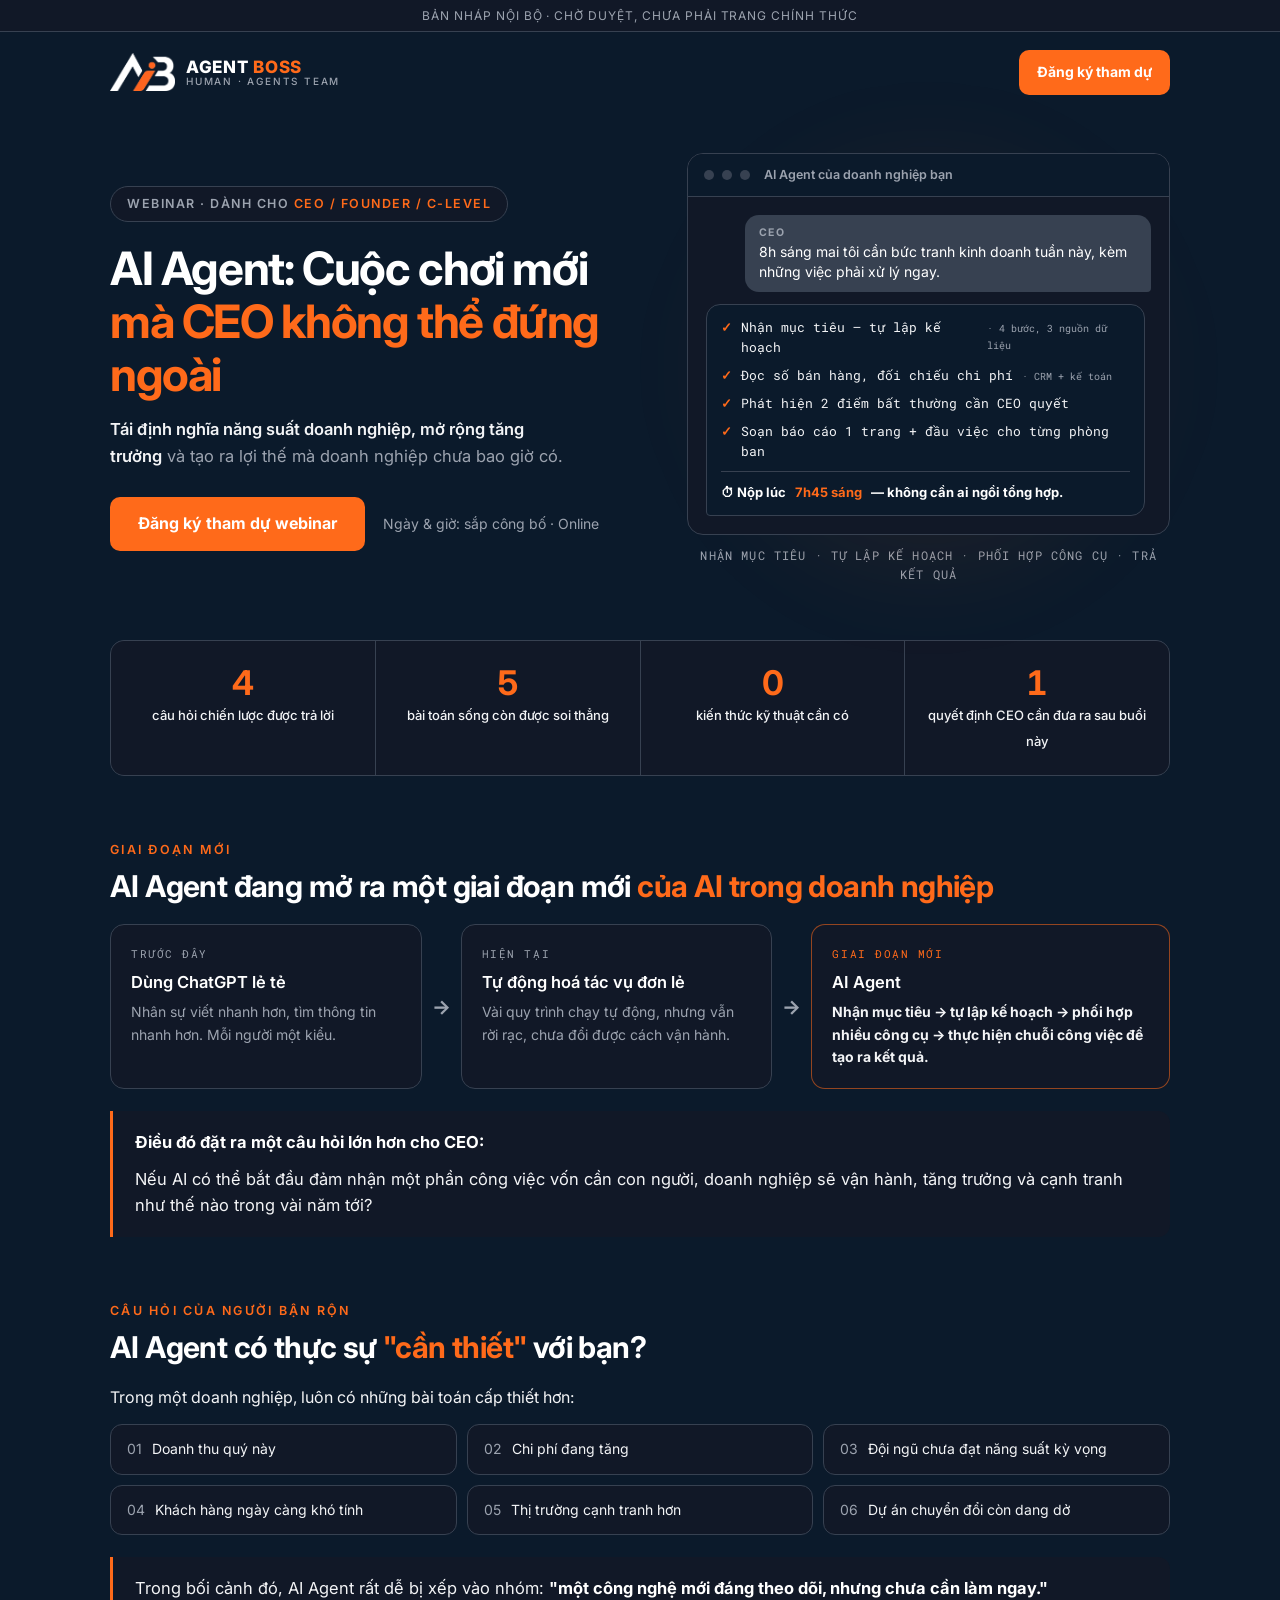
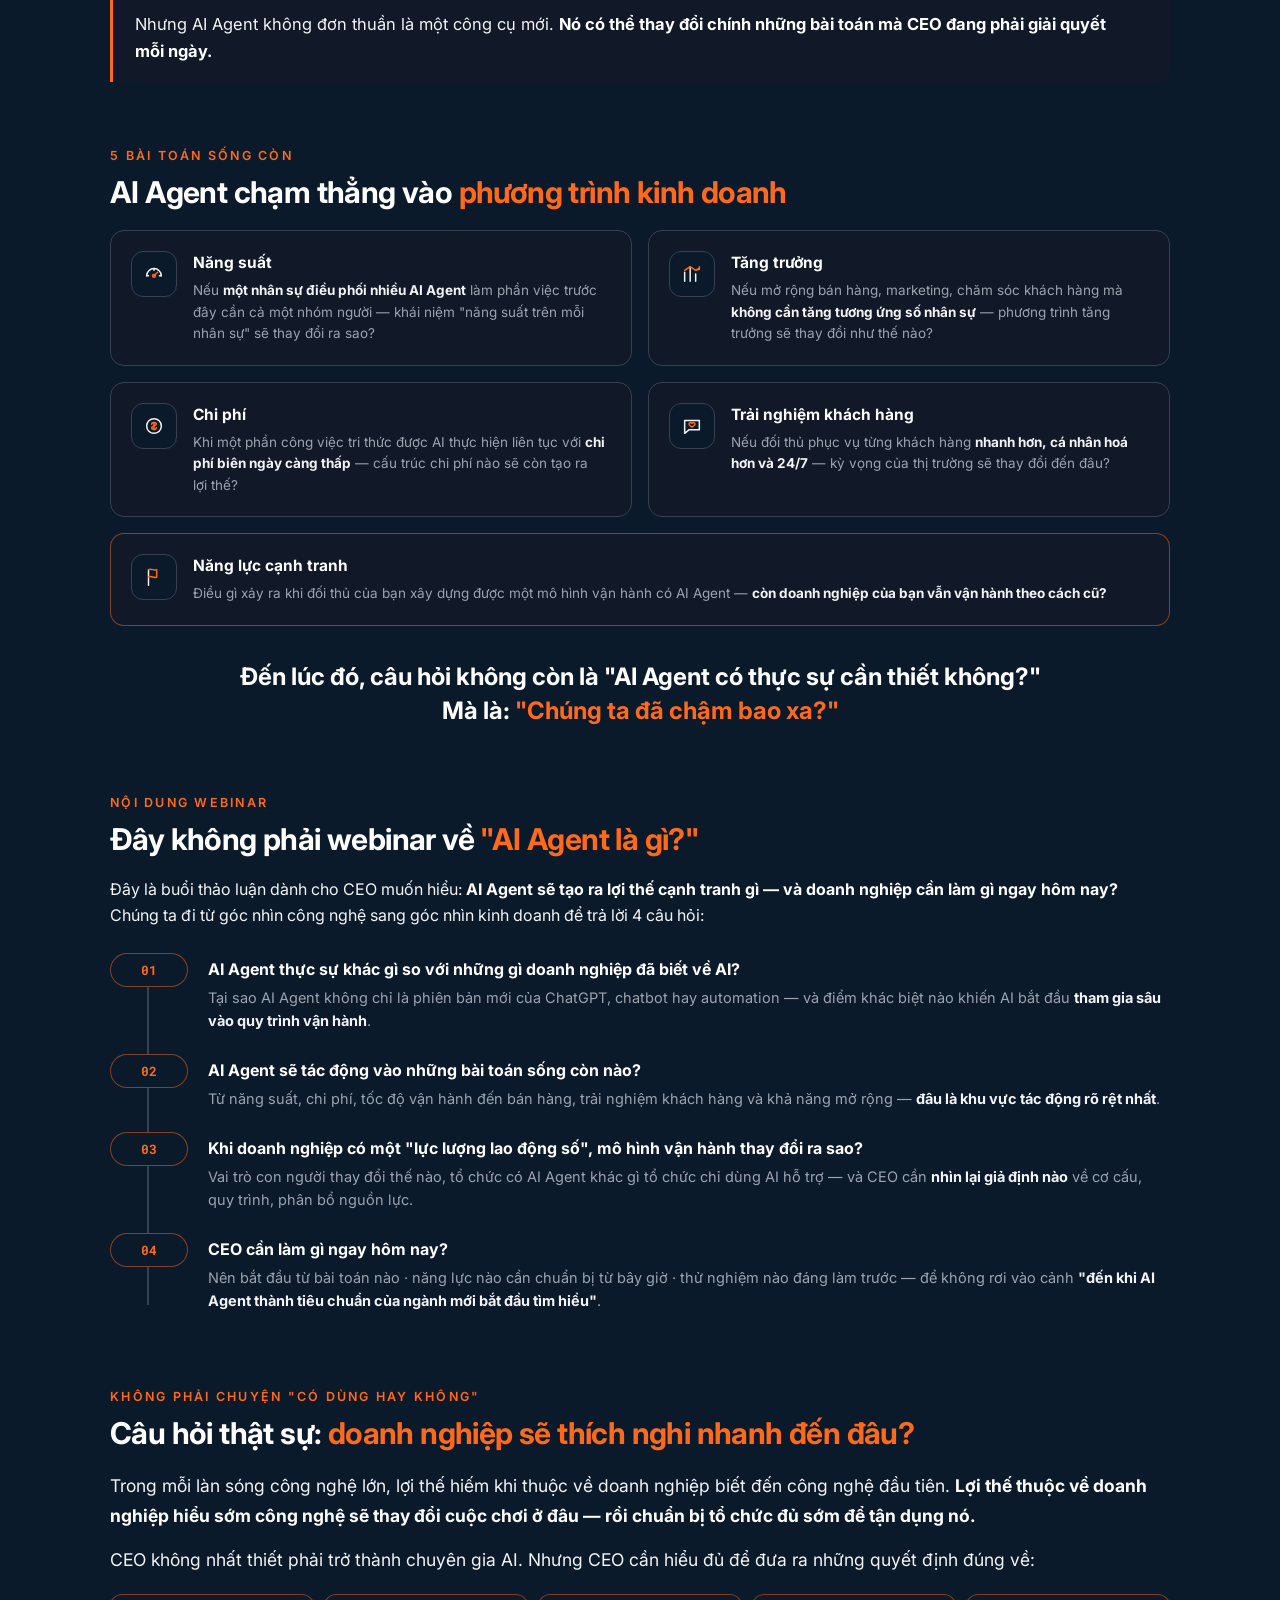
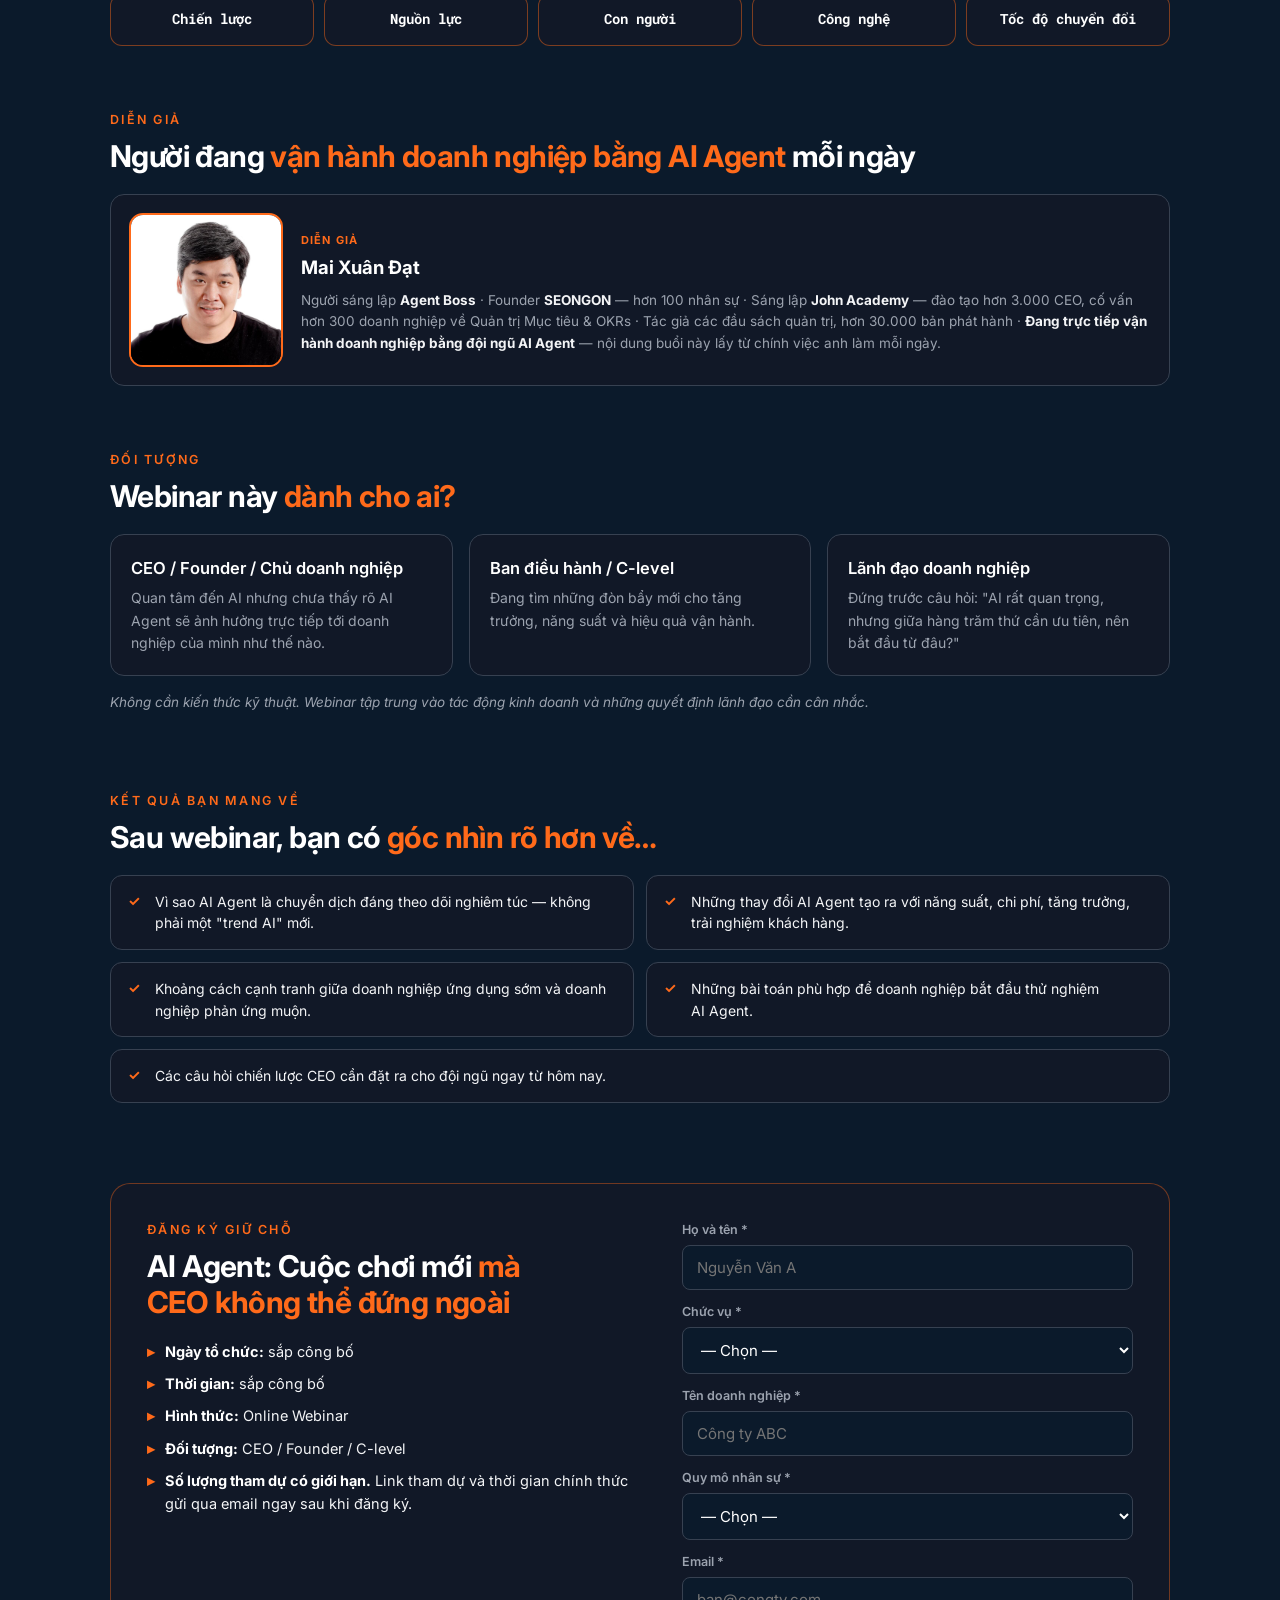
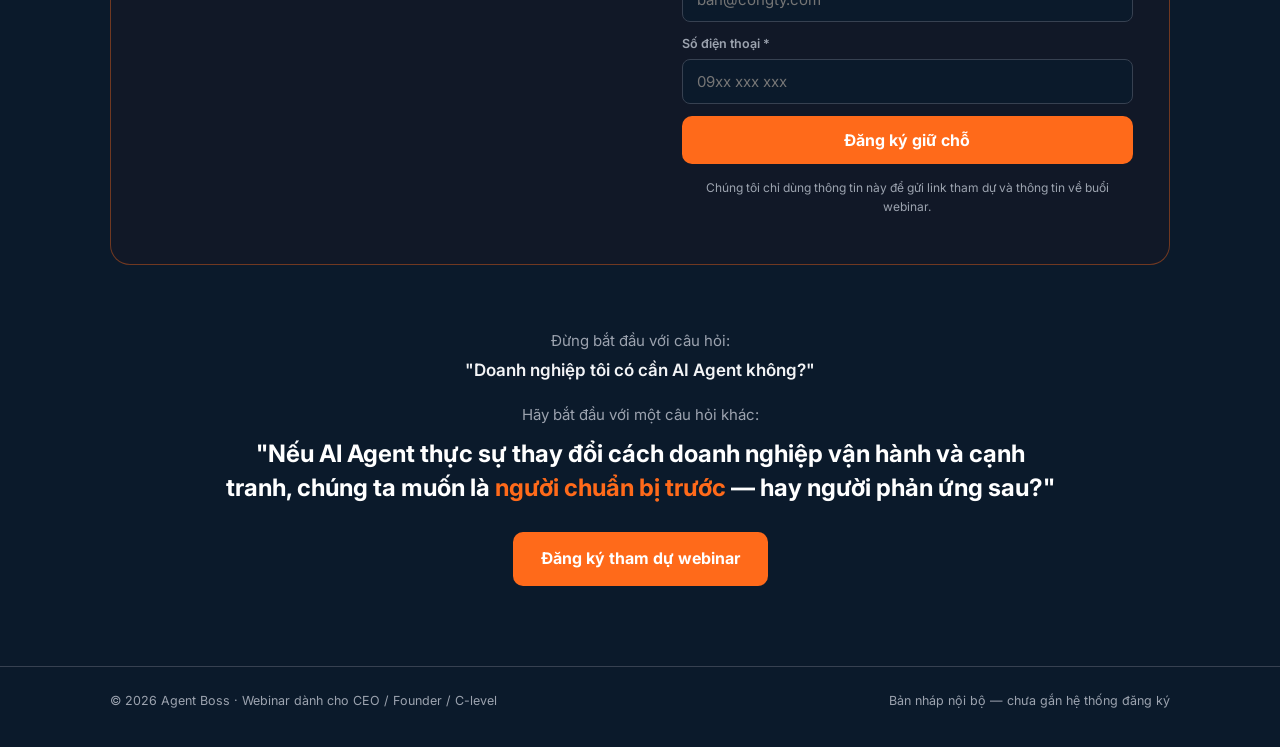
==== commit 0b345edc: "b2b-ceo v5: redesign theo template canonical - visual-first, kho ngang thong nhat 1060px, hero demo " ====
--- a/b2b-ceo/index.html
+++ b/b2b-ceo/index.html
@@ -7,474 +7,592 @@
 <title>AI Agent: Cuộc chơi mới mà CEO không thể đứng ngoài — Webinar cho CEO</title>
 <meta name="description" content="Webinar dành cho CEO / Founder / C-level. AI Agent giúp tái định nghĩa năng suất doanh nghiệp, mở rộng tăng trưởng và tạo ra lợi thế mà doanh nghiệp chưa bao giờ có.">
 <link rel="preconnect" href="https://fonts.googleapis.com">
-<link href="https://fonts.googleapis.com/css2?family=Inter:wght@400;500;600;700&family=Roboto+Mono:wght@500;700&display=swap" rel="stylesheet">
+<link href="https://fonts.googleapis.com/css2?family=Inter:wght@400;500;600;700;800&family=Roboto+Mono:wght@500;700&display=swap" rel="stylesheet">
 <style>
-  /* ══ TOKENS — theo brand-guideline-rut-gon.md v2.0 ══ */
+  /* ==== Agent Boss design tokens — theo template canonical (landing Marketing v10) ==== */
   :root{
-    --agent-dark:#0B1A2B;   /* nền 80% */
-    --white:#FFFFFF;        /* chữ 15% */
-    --boss-orange:#FF6A1A;  /* nhấn ≤5% */
-    --ink-900:#111827;      /* card tối hơn nền */
-    --ink-700:#374151;      /* viền đậm */
-    --ink-500:#9CA3AF;      /* chữ phụ — Tầng 3 */
+    --agent-dark:#0B1A2B;
+    --white:#FFFFFF;
+    --boss-orange:#FF6A1A;
+    --ink-900:#111827;
+    --ink-700:#374151;
+    --ink-500:#9CA3AF;
+    --ink-100:#F3F4F6;
+    --font:'Inter',Arial,sans-serif;
     --mono:'Roboto Mono',monospace;
-    /* spacing: chỉ dùng 4/8/16/24/32/48/64/96/128 */
-  }
-  *{margin:0;padding:0;box-sizing:border-box}
-  html{scroll-behavior:smooth;overflow-x:hidden}
-  .hero-outer{overflow:hidden}
-  body{background:var(--agent-dark);color:var(--white);font-family:'Inter',Arial,sans-serif;line-height:1.65;-webkit-font-smoothing:antialiased;overflow-x:hidden}
-  h1 br{display:none}
-  @media(min-width:861px){h1 br{display:inline}}
-  .wrap{max-width:1080px;margin:0 auto;padding:0 24px}
-
-  /* ══ THANG CHỮ — đúng guideline mục 4 ══ */
-  h1{font-size:clamp(32px,4.4vw,48px);font-weight:700;letter-spacing:-.03em;line-height:1.16;text-wrap:balance}
-  h2{font-size:clamp(28px,3.6vw,36px);font-weight:600;letter-spacing:-.02em;line-height:1.25;text-wrap:balance;max-width:24ch}
-  h3{font-size:clamp(20px,2.4vw,24px);font-weight:600;line-height:1.35}
-  p{font-size:16px;font-weight:400;color:var(--ink-500)}
-  p.body-light{color:#F3F4F6;max-width:62ch;text-wrap:pretty}
-  .small{font-size:14px;font-weight:500;color:var(--ink-500)}
-  strong{color:var(--white);font-weight:600}
-  .cam{color:var(--boss-orange)}
-  section{padding:96px 0;border-top:1px solid var(--ink-700)}
-  .sec-label{font-family:var(--mono);font-size:12px;font-weight:700;letter-spacing:.14em;text-transform:uppercase;color:var(--boss-orange)}
-  h2+p,h3+p,.sec-label+h2{margin-top:16px}
-  p+p{margin-top:16px}
-
-  /* ══ HEADER ══ */
-  header{padding:24px 0;position:relative;z-index:3}
-  header .wrap{display:flex;align-items:center;justify-content:space-between;gap:16px;flex-wrap:wrap}
-  .logo-lockup{display:flex;align-items:center;gap:16px}
-  .logo-lockup img{height:48px;width:auto;display:block}
-  .wordmark{font-weight:700;letter-spacing:.04em;font-size:20px;line-height:1.1}
+  }
+  html{scroll-behavior:smooth}
+  body{
+    margin:0;background:var(--agent-dark);color:var(--white);
+    font-family:var(--font);font-size:16px;line-height:1.6;
+    -webkit-font-smoothing:antialiased;overflow-x:hidden;
+  }
+  /* KHỔ NGANG THỐNG NHẤT: mọi khối đều nằm trong wrap 1060px */
+  .wrap{max-width:1060px;margin:0 auto;padding:0 22px}
+  a{color:inherit}
+  .t-orange{color:var(--boss-orange)}
+
+  .draft{
+    background:var(--ink-900);border-bottom:1px solid var(--ink-700);
+    text-align:center;font-size:12px;color:var(--ink-500);
+    padding:6px 16px;letter-spacing:.08em;text-transform:uppercase;
+  }
+
+  /* ==== Header ==== */
+  header.site{display:flex;align-items:center;justify-content:space-between;padding:18px 0;gap:12px}
+  .logo-lockup{display:flex;align-items:center;gap:11px}
+  .logo-lockup img{height:38px;width:auto;display:block}
+  .wordmark{font-weight:800;letter-spacing:.04em;font-size:17px;line-height:1.1}
   .wordmark .b{color:var(--boss-orange)}
-  .wordmark small{display:block;font-weight:500;font-size:12px;letter-spacing:.16em;color:var(--ink-500);margin-top:4px}
-  .eyebrow{font-family:var(--mono);font-size:12px;font-weight:700;letter-spacing:.12em;text-transform:uppercase;color:var(--ink-500)}
-
-  /* ══ HERO: trái = chữ · phải = hệ thống (guideline mục 5) ══ */
-  .hero{position:relative;display:grid;grid-template-columns:1.05fr .95fr;gap:64px;align-items:center;padding:48px 0 96px;border-top:none}
-  .hero>div{position:relative;z-index:2;min-width:0}
-  .glow{position:absolute;right:-6%;top:44%;transform:translateY(-50%);width:640px;height:640px;max-width:100%;border-radius:50%;
-        background:radial-gradient(circle,rgba(255,106,26,.14) 0%,transparent 62%);pointer-events:none;z-index:0}
-  .tier3{margin-top:24px;font-size:16px;color:#F3F4F6;max-width:50ch;text-wrap:pretty}
-  .meta{display:flex;flex-wrap:wrap;gap:8px;margin-top:32px}
-  .meta span{font-family:var(--mono);font-size:14px;font-weight:500;padding:8px 16px;border:1px solid var(--ink-700);border-radius:999px;color:#F3F4F6;white-space:nowrap}
-  .btn{display:inline-block;margin-top:32px;padding:16px 32px;border-radius:999px;background:var(--boss-orange);color:#0B1A2B;
-       font-size:16px;font-weight:700;text-decoration:none;border:none;cursor:pointer;font-family:'Inter',sans-serif}
+  .wordmark small{display:block;font-weight:500;font-size:10px;letter-spacing:.18em;color:var(--ink-500)}
+  .btn{
+    display:inline-block;background:var(--boss-orange);color:var(--white);
+    font-weight:700;text-decoration:none;border:none;cursor:pointer;
+    padding:14px 28px;border-radius:10px;font-size:16px;font-family:var(--font);
+    text-align:center;
+  }
   .btn:hover{filter:brightness(1.07)}
-  .undercta{margin-top:16px;font-size:14px;color:var(--ink-500)}
-
-  /* ══ KHUNG DEMO — Lớp 3, sắc nét nhất (guideline mục 6 & 7) ══ */
-  .demo{position:relative;border:1px solid var(--ink-700);border-radius:16px;background:var(--ink-900);overflow:hidden}
-  .demo-bar{display:flex;align-items:center;gap:8px;padding:16px;border-bottom:1px solid var(--ink-700)}
-  .demo-bar i{width:8px;height:8px;border-radius:50%;background:var(--ink-700);display:block}
-  .demo-bar span{margin-left:8px;font-family:var(--mono);font-size:12px;color:var(--ink-500)}
-  .demo-body{padding:16px;display:grid;gap:16px}
-  .msg{padding:16px;border-radius:16px;background:var(--agent-dark);border:1px solid var(--ink-700);font-size:16px;color:var(--white);line-height:1.5}
-  .msg b{display:block;font-family:var(--mono);font-size:12px;letter-spacing:.1em;color:var(--boss-orange);margin-bottom:8px}
-  .log{display:grid;gap:8px}
-  .log div{display:flex;gap:8px;align-items:flex-start;font-size:14px;color:#F3F4F6;line-height:1.5}
-  .log i{flex:none;color:var(--boss-orange);font-style:normal;font-weight:700}
-  .log .done{margin-top:8px;padding-top:16px;border-top:1px solid var(--ink-700);color:var(--white);font-weight:600}
-  .log .done b{color:var(--boss-orange)}
-  .syscap{margin-top:16px;text-align:center;font-family:var(--mono);font-size:12px;letter-spacing:.1em;color:var(--ink-500);text-transform:uppercase}
-
-  /* ══ CÂU CHUYỆN ══ */
-  .story{max-width:62ch}
-  .story p{margin-top:16px;font-size:16px;color:#F3F4F6;line-height:1.72;text-wrap:pretty}
-  .story p.plain{color:var(--ink-500)}
-  .quoteline{margin-top:32px;padding:24px;border-left:2px solid var(--boss-orange);background:var(--ink-900);border-radius:0 12px 12px 0}
-  .quoteline p{margin-top:0;font-size:16px;color:#F3F4F6}
-  .quoteline p+p{margin-top:16px}
-  .punch{margin-top:32px;font-size:20px;font-weight:600;color:var(--white);line-height:1.5;max-width:56ch;text-wrap:pretty}
-
-  /* ══ DANH SÁCH BẬN RỘN ══ */
-  .busy{margin-top:32px;list-style:none;max-width:62ch}
-  .busy li{position:relative;padding-left:24px;margin-top:8px;font-size:16px;color:#F3F4F6;line-height:1.6}
-  .busy li::before{content:"—";position:absolute;left:0;color:var(--ink-700)}
-
-  /* ══ 5 BÀI TOÁN — card grid ══ */
-  .probe{display:grid;grid-template-columns:1fr 1fr;gap:16px;margin-top:48px}
-  .probe>div{padding:24px;border-radius:16px;background:var(--ink-900);border:1px solid var(--ink-700)}
-  .probe .k{font-family:var(--mono);font-size:12px;letter-spacing:.12em;text-transform:uppercase;color:var(--boss-orange)}
-  .probe h4{margin-top:8px;font-size:20px;font-weight:600;line-height:1.35;color:var(--white)}
-  .probe p{margin-top:8px;font-size:16px;color:#F3F4F6;line-height:1.6}
-  .probe .wide{grid-column:1/-1;border-color:rgba(255,106,26,.45)}
-
-  /* ══ 4 CÂU HỎI — timeline số ══ */
-  .agenda{position:relative;margin-top:32px}
-  .agenda::before{content:'';position:absolute;left:39px;top:16px;bottom:16px;width:1px;background:var(--ink-700)}
-  .a-item{position:relative;display:flex;gap:24px;padding:16px 0;align-items:flex-start}
-  .a-time{position:relative;z-index:1;flex:0 0 80px;text-align:center;font-family:var(--mono);font-size:14px;font-weight:700;
-          color:var(--boss-orange);background:var(--agent-dark);border:1px solid rgba(255,106,26,.5);border-radius:999px;padding:8px 0}
+  .btn:focus-visible{outline:3px solid var(--white);outline-offset:2px}
+  .btn.small{padding:11px 18px;font-size:14px;white-space:nowrap}
+
+  /* ==== Hero ==== */
+  .hero{display:grid;grid-template-columns:1.05fr .95fr;gap:44px;align-items:center;padding:40px 0 56px}
+  .pill{
+    display:inline-block;background:var(--ink-900);border:1px solid var(--ink-700);
+    border-radius:999px;padding:7px 16px;font-size:12.5px;font-weight:600;
+    letter-spacing:.12em;text-transform:uppercase;color:var(--ink-500);margin:0 0 20px;
+  }
+  .pill b{color:var(--boss-orange);font-weight:600}
+  /* Quy tắc cứng: các dòng headline CÙNG size, 1 dòng đổi màu cam trọn vẹn */
+  h1{
+    font-size:clamp(30px,4.4vw,46px);font-weight:700;letter-spacing:-0.03em;
+    line-height:1.15;margin:0 0 16px;text-wrap:balance;
+  }
+  .hero-sub{color:var(--ink-500);font-size:16.5px;max-width:46ch;margin:0 0 28px;text-wrap:pretty}
+  .hero-sub b{color:var(--ink-100);font-weight:600}
+  .hero-cta{display:flex;align-items:center;gap:18px;flex-wrap:wrap}
+  .hero-meta{font-size:14px;color:var(--ink-500);font-variant-numeric:tabular-nums}
+
+  /* ==== Hero visual: CEO giao MỤC TIÊU — Agent lập kế hoạch, phối hợp công cụ, trả kết quả ==== */
+  .demo-shell{position:relative}
+  .demo-glow{
+    position:absolute;inset:-8%;border-radius:24px;
+    background:radial-gradient(circle,rgba(255,106,26,.14) 0%,rgba(255,106,26,0) 70%);
+    filter:blur(34px);pointer-events:none;
+  }
+  .demo-win{
+    position:relative;background:var(--ink-900);border:1px solid var(--ink-700);
+    border-radius:16px;overflow:hidden;
+  }
+  .demo-bar{
+    display:flex;align-items:center;gap:8px;padding:11px 16px;
+    background:var(--agent-dark);border-bottom:1px solid var(--ink-700);
+  }
+  .dot{width:10px;height:10px;border-radius:50%;background:var(--ink-700)}
+  .demo-title{margin-left:6px;font-size:12.5px;color:var(--ink-500);font-weight:600}
+  .demo-body{padding:18px;display:grid;gap:12px}
+  .msg-you{
+    justify-self:end;max-width:85%;
+    background:var(--ink-700);border-radius:14px 14px 4px 14px;
+    padding:10px 14px;font-size:14px;line-height:1.45;
+  }
+  .msg-tag{display:block;font-size:10.5px;letter-spacing:.12em;color:var(--ink-500);font-weight:700;margin-bottom:2px}
+  .agent-log{
+    justify-self:start;max-width:92%;width:100%;
+    background:var(--agent-dark);border:1px solid var(--ink-700);
+    border-radius:14px 14px 14px 4px;padding:12px 14px;
+    display:grid;gap:8px;
+  }
+  .step{
+    font-family:var(--mono);font-size:12.5px;color:var(--ink-100);
+    display:flex;gap:9px;align-items:baseline;
+    opacity:0;animation:fadeUp .45s forwards;
+  }
+  .step .ck{color:var(--boss-orange);font-weight:700}
+  .step small{color:var(--ink-500)}
+  .step:nth-child(2){animation-delay:.5s}
+  .step:nth-child(3){animation-delay:1s}
+  .step:nth-child(4){animation-delay:1.5s}
+  .step.done{
+    font-family:var(--font);font-size:13px;font-weight:700;color:var(--white);
+    border-top:1px solid var(--ink-700);padding-top:10px;margin-top:2px;
+    animation-delay:2s;
+  }
+  .step.done b{color:var(--boss-orange)}
+  @keyframes fadeUp{from{opacity:0;transform:translateY(5px)}to{opacity:1;transform:none}}
+  @media (prefers-reduced-motion: reduce){
+    html{scroll-behavior:auto}
+    .step{animation:none;opacity:1;transform:none}
+  }
+  .demo-cap{margin:12px 0 0;text-align:center;font-family:var(--mono);font-size:11.5px;letter-spacing:.1em;color:var(--ink-500);text-transform:uppercase}
+
+  /* ==== Stats strip ==== */
+  .stats{
+    display:grid;grid-template-columns:repeat(4,1fr);gap:1px;background:var(--ink-700);
+    border:1px solid var(--ink-700);border-radius:14px;overflow:hidden;margin-bottom:8px;
+  }
+  .stat{background:var(--ink-900);padding:22px 14px;text-align:center}
+  .stat b{
+    display:block;font-size:34px;font-weight:700;letter-spacing:-0.02em;
+    font-variant-numeric:tabular-nums;color:var(--boss-orange);line-height:1.15;
+  }
+  .stat span{font-size:13px;color:var(--ink-100);font-weight:500}
+
+  /* ==== Sections ==== */
+  section{padding:56px 0 8px}
+  .sec-eyebrow{
+    font-size:12.5px;font-weight:600;letter-spacing:.18em;text-transform:uppercase;
+    color:var(--boss-orange);margin:0 0 8px;
+  }
+  h2{
+    font-size:clamp(22px,3vw,30px);font-weight:700;letter-spacing:-0.02em;
+    line-height:1.2;margin:0 0 20px;text-wrap:balance;
+  }
+  .prose p{margin:0 0 14px;color:var(--ink-100);text-wrap:pretty}
+  .prose p b{color:var(--white)}
+  .prose-full p{font-size:17.5px;line-height:1.7}
+  .note{font-size:13.5px;color:var(--ink-500);font-style:italic;margin-top:16px}
+
+  /* ==== 3 nấc tiến hoá của AI trong doanh nghiệp ==== */
+  .evo{display:grid;grid-template-columns:1fr auto 1fr auto 1.15fr;gap:10px;align-items:stretch;margin-top:6px}
+  .evo .card{display:flex;flex-direction:column}
+  .evo-arrow{align-self:center;color:var(--ink-500);font-size:20px;font-weight:700}
+  .card{background:var(--ink-900);border:1px solid var(--ink-700);border-radius:14px;padding:20px}
+  .card .k{font-family:var(--mono);font-size:11px;letter-spacing:.14em;text-transform:uppercase;color:var(--ink-500);margin:0 0 6px}
+  .card h3{margin:0 0 6px;font-size:16.5px;font-weight:600}
+  .card p{margin:0;font-size:14px;color:var(--ink-500)}
+  .card.hot{border-color:rgba(255,106,26,.55)}
+  .card.hot .k{color:var(--boss-orange)}
+  .card.hot p{color:var(--ink-100)}
+
+  .quoteline{
+    margin:22px 0 0;padding:18px 22px;border-left:3px solid var(--boss-orange);
+    background:var(--ink-900);border-radius:0 12px 12px 0;
+  }
+  .quoteline p{margin:0;font-size:16.5px;color:var(--ink-100);text-wrap:pretty}
+  .quoteline p+p{margin-top:10px}
+  .quoteline b{color:var(--white)}
+
+  /* ==== 6 bài toán cấp thiết — chip grid ==== */
+  .busy{display:grid;grid-template-columns:repeat(3,1fr);gap:10px;margin-top:6px}
+  .busy div{
+    background:var(--ink-900);border:1px solid var(--ink-700);border-radius:12px;
+    padding:13px 16px;font-size:14px;color:var(--ink-100);display:flex;gap:10px;align-items:center;
+  }
+  .busy i{font-style:normal;color:var(--ink-500)}
+
+  /* ==== 5 bài toán sống còn — card + icon ==== */
+  .benefits{display:grid;grid-template-columns:repeat(2,1fr);gap:16px;margin-top:6px}
+  .benefit{
+    background:var(--ink-900);border:1px solid var(--ink-700);border-radius:14px;
+    padding:20px;display:flex;gap:16px;align-items:flex-start;
+  }
+  .benefit.wide{grid-column:1/-1;border-color:rgba(255,106,26,.5)}
+  .b-icon{
+    flex:0 0 44px;width:44px;height:44px;border-radius:12px;
+    background:var(--agent-dark);border:1px solid var(--ink-700);
+    display:flex;align-items:center;justify-content:center;
+  }
+  .b-icon svg{width:22px;height:22px;stroke:var(--ink-100);stroke-width:1.6;fill:none;stroke-linecap:round;stroke-linejoin:round}
+  .b-icon .accent{stroke:var(--boss-orange)}
+  .benefit h3{margin:0 0 4px;font-size:15.5px;font-weight:700}
+  .benefit p{margin:0;font-size:13.5px;color:var(--ink-500);text-wrap:pretty}
+  .benefit p b{color:var(--ink-100)}
+
+  .punch{
+    margin:34px auto 0;text-align:center;max-width:56ch;
+    font-size:clamp(19px,2.4vw,24px);font-weight:700;line-height:1.45;text-wrap:balance;
+  }
+
+  /* ==== 4 câu hỏi — timeline ==== */
+  .agenda{position:relative;margin-top:6px}
+  .agenda::before{content:'';position:absolute;left:37px;top:18px;bottom:18px;width:2px;background:var(--ink-700)}
+  .a-item{position:relative;display:flex;gap:20px;padding:11px 0;align-items:flex-start}
+  .a-time{
+    position:relative;z-index:1;flex:0 0 76px;text-align:center;font-family:var(--mono);
+    font-size:12.5px;font-weight:700;color:var(--boss-orange);background:var(--agent-dark);
+    border:1px solid rgba(255,106,26,.5);border-radius:999px;padding:6px 0;
+  }
   .a-body{padding-top:4px}
-  .a-body b{display:block;font-size:16px;font-weight:600;color:var(--white);line-height:1.4}
-  .a-body p{margin-top:8px;font-size:14px;color:var(--ink-500);line-height:1.6;max-width:62ch}
-
-  /* ══ CEO CẦN QUYẾT — chip ══ */
-  .decide{display:flex;flex-wrap:wrap;gap:8px;margin-top:32px}
-  .decide span{font-family:var(--mono);font-size:14px;font-weight:700;padding:8px 24px;border:1px solid rgba(255,106,26,.5);border-radius:999px;color:var(--white)}
-
-  /* ══ DIỄN GIẢ ══ */
-  .spk{display:grid;grid-template-columns:200px 1fr;gap:32px;align-items:start;margin-top:32px}
-  .spk img{width:200px;height:236px;object-fit:cover;object-position:center top;border-radius:16px;border:1px solid var(--ink-700)}
-  .spk ul{margin-top:16px;list-style:none}
-  .spk li{position:relative;padding-left:24px;margin-top:8px;font-size:16px;color:#F3F4F6;line-height:1.6}
-  .spk li::before{content:"—";position:absolute;left:0;color:var(--ink-700)}
-
-  /* ══ AI NÊN DỰ ══ */
-  .who{display:grid;grid-template-columns:1fr;gap:16px;margin-top:32px;max-width:720px}
-  .who div{padding:24px;border-radius:12px;background:var(--ink-900);border:1px solid var(--ink-700);font-size:16px;color:#F3F4F6;line-height:1.6}
-  .who .no{border-style:dashed;background:transparent;color:var(--ink-500)}
-
-  /* ══ SAU WEBINAR — checklist ══ */
-  .gain{margin-top:32px;list-style:none;max-width:62ch}
-  .gain li{position:relative;padding-left:32px;margin-top:16px;font-size:16px;color:#F3F4F6;line-height:1.65}
-  .gain li::before{content:"✓";position:absolute;left:0;color:var(--boss-orange);font-weight:700}
-
-  /* ══ FORM ══ */
-  .formbox{margin-top:32px;padding:32px;border-radius:16px;background:var(--ink-900);border:1px solid var(--ink-700)}
-  .g2{display:grid;grid-template-columns:1fr 1fr;gap:16px}
-  .field{margin-bottom:16px}
-  label{display:block;font-size:14px;font-weight:500;color:#F3F4F6;margin-bottom:8px}
-  label i{color:var(--boss-orange);font-style:normal}
-  input,select{width:100%;padding:16px 16px;border-radius:10px;background:var(--agent-dark);border:1px solid var(--ink-700);
-    color:var(--white);font-family:'Inter',sans-serif;font-size:16px}
-  input:focus,select:focus{outline:none;border-color:var(--boss-orange)}
-  .btn.full{display:block;width:100%;text-align:center;margin-top:8px}
-
-  footer{padding:32px 0 48px;border-top:1px solid var(--ink-700);font-size:14px;color:var(--ink-500);text-align:center}
+  .a-body b{font-size:16px;color:var(--white);line-height:1.4}
+  .a-body p{margin:3px 0 0;font-size:14.5px;color:var(--ink-500);line-height:1.6;text-wrap:pretty}
+  .a-body p b{font-size:inherit;color:var(--ink-100)}
+
+  /* ==== 5 quyết định CEO ==== */
+  .decide{display:grid;grid-template-columns:repeat(5,1fr);gap:10px;margin-top:20px}
+  .decide div{
+    background:var(--ink-900);border:1px solid rgba(255,106,26,.45);border-radius:12px;
+    padding:14px 10px;text-align:center;font-family:var(--mono);font-size:13.5px;font-weight:700;
+  }
+
+  /* ==== Diễn giả ==== */
+  .sp{display:flex;gap:18px;align-items:center;background:var(--ink-900);border:1px solid var(--ink-700);border-radius:14px;padding:18px;margin-top:6px}
+  .sp img{width:150px;height:150px;border-radius:14px;object-fit:cover;object-position:top;flex:none;border:2px solid var(--boss-orange)}
+  .sp-role{display:inline-block;font-size:11px;font-weight:700;letter-spacing:.1em;text-transform:uppercase;color:var(--boss-orange)}
+  .sp h4{margin:2px 0 7px;font-size:18.5px;font-weight:700;color:var(--white)}
+  .sp p{margin:0;font-size:13.5px;color:var(--ink-500);line-height:1.6}
+  .sp p b{color:var(--ink-100)}
+
+  /* ==== Dành cho ai ==== */
+  .cards3{display:grid;grid-template-columns:repeat(3,1fr);gap:16px;margin-top:6px}
+
+  /* ==== Sau webinar — checklist 2 cột ==== */
+  .gain{display:grid;grid-template-columns:1fr 1fr;gap:12px;margin-top:6px;padding:0;list-style:none}
+  .gain li{
+    background:var(--ink-900);border:1px solid var(--ink-700);border-radius:12px;
+    padding:15px 17px 15px 44px;position:relative;font-size:14px;color:var(--ink-100);line-height:1.55;text-wrap:pretty;
+  }
+  .gain li::before{content:"✓";position:absolute;left:17px;top:14px;color:var(--boss-orange);font-weight:700}
+  .gain li.wide{grid-column:1/-1}
+
+  /* ==== CTA / form ==== */
+  .cta-box{
+    background:var(--ink-900);border:1px solid rgba(255,106,26,.4);border-radius:20px;
+    padding:36px;display:grid;grid-template-columns:1.05fr .95fr;gap:36px;align-items:start;
+  }
+  .evt{margin:16px 0 0;padding:0;list-style:none;display:grid;gap:9px}
+  .evt li{display:flex;gap:10px;align-items:baseline;font-size:14.5px;color:var(--ink-100)}
+  .evt li b{color:var(--white)}
+  .evt li i{font-style:normal;color:var(--boss-orange);font-weight:700}
+  form{display:grid;gap:12px}
+  label{font-size:12.5px;font-weight:600;color:var(--ink-500);display:grid;gap:5px}
+  input,select{
+    background:var(--agent-dark);border:1px solid var(--ink-700);border-radius:8px;
+    color:var(--white);padding:12px 14px;font-size:15px;font-family:var(--font);width:100%;box-sizing:border-box;
+  }
+  input:focus-visible,select:focus-visible{outline:2px solid var(--boss-orange);outline-offset:1px;border-color:var(--boss-orange)}
+  form .btn{width:100%}
+  .form-note{font-size:12px;color:var(--ink-500);margin-top:2px;text-align:center}
+
+  /* ==== Khối chốt ==== */
+  .closing{text-align:center;padding-bottom:24px}
+  .closing .lead{font-size:15px;color:var(--ink-500);margin:0 0 4px}
+  .closing .q{font-size:17px;font-weight:600;color:var(--ink-100);margin:0 0 18px}
+
+  footer{
+    border-top:1px solid var(--ink-700);padding:24px 0 36px;margin-top:56px;
+    font-size:12.5px;color:var(--ink-500);
+  }
+  footer .wrap{display:flex;justify-content:space-between;gap:14px;flex-wrap:wrap}
+
   .sticky-cta{display:none}
 
-  /* ══ MOBILE ══ */
   @media (max-width:860px){
-    section{padding:64px 0}
-    .hero{grid-template-columns:1fr;gap:48px;padding:24px 0 64px}
-    .glow{right:-30%;top:22%;width:420px;height:420px}
-    .probe,.g2{grid-template-columns:1fr}
-    .spk{grid-template-columns:1fr}
-    .spk img{width:150px;height:178px}
-    .a-time{flex:0 0 66px;font-size:12px}
-    .agenda::before{left:32px}
-    .a-item{gap:16px}
-    .formbox{padding:24px}
-    body{padding-bottom:64px}
-    .sticky-cta{display:block;position:fixed;bottom:0;left:0;right:0;z-index:20;padding:16px 16px;
-      background:rgba(11,26,43,.97);border-top:1px solid var(--ink-700)}
-    .sticky-cta .btn{margin-top:0;width:100%;padding:16px}
+    .hero{grid-template-columns:1fr;gap:36px;padding-top:24px}
+    .stats{grid-template-columns:repeat(2,1fr)}
+    .evo{grid-template-columns:1fr}
+    .evo-arrow{transform:rotate(90deg);justify-self:center}
+    .busy{grid-template-columns:1fr 1fr}
+    .benefits,.gain{grid-template-columns:1fr}
+    .cards3{grid-template-columns:1fr}
+    .decide{grid-template-columns:repeat(2,1fr)}
+    .decide div:last-child{grid-column:1/-1}
+    .cta-box{grid-template-columns:1fr;padding:24px}
+    .cta-box .form-col{order:-1}
+    .a-time{flex-basis:62px;font-size:11.5px}
+    .agenda::before{left:30px}
+    .sp{flex-direction:row}
+    .sp img{width:104px;height:104px}
+    .wordmark small{display:none}
+    body{padding-bottom:66px}
+    .sticky-cta{
+      display:block;position:fixed;bottom:0;left:0;right:0;z-index:10;
+      padding:10px 16px;background:rgba(11,26,43,.96);border-top:1px solid var(--ink-700);
+    }
+    .sticky-cta .btn{width:100%;box-sizing:border-box;padding:13px}
   }
   @media (max-width:520px){
-    h1{font-size:28px;letter-spacing:-.02em}
-    h2{font-size:24px}
-    .wrap{padding:0 24px}
-    .meta span{font-size:12px;padding:8px 16px}
-    .story p,.punch{font-size:16px}
+    .busy{grid-template-columns:1fr}
+    .stats{grid-template-columns:repeat(2,1fr)}
   }
 </style>
 </head>
 <body>
 
-<header>
-  <div class="wrap">
+<div class="draft">Bản nháp nội bộ · chờ duyệt, chưa phải trang chính thức</div>
+
+<div class="wrap">
+
+  <!-- ===== HEADER ===== -->
+  <header class="site">
     <div class="logo-lockup">
       <img src="assets/logo-mark-only-on-dark-v2.png" alt="">
-      <span class="wordmark">AGENT<span class="b">BOSS</span><small>Human · Agents Team</small></span>
-    </div>
-    <span class="eyebrow">Webinar · dành cho CEO / Founder / C-level</span>
-  </div>
-</header>
-
-<!-- ══════════ HERO ══════════ -->
-<section class="hero-outer" style="border:none;padding:0">
-<div class="wrap">
+      <div class="wordmark">AGENT <span class="b">BOSS</span>
+        <small>HUMAN · AGENTS TEAM</small>
+      </div>
+    </div>
+    <a class="btn small" href="#dang-ky">Đăng ký tham dự</a>
+  </header>
+
+  <!-- ===== HERO ===== -->
   <div class="hero">
-    <span class="glow" aria-hidden="true"></span>
-
     <div>
-      <h1>AI Agent: <span class="cam">Cuộc chơi mới mà CEO không thể đứng ngoài</span></h1>
-
-      <p class="tier3"><strong>AI Agent giúp tái định nghĩa năng suất doanh nghiệp, mở rộng tăng trưởng và tạo ra lợi thế mà doanh nghiệp chưa bao giờ có.</strong></p>
-
-      <div class="meta">
-        <span>Ngày &amp; giờ: sắp công bố</span>
-        <span>Online Webinar</span>
-        <span>CEO / Founder / C-level</span>
-      </div>
-
-      <a class="btn" href="#dangky">Đăng ký tham dự webinar</a>
-      <p class="undercta">Số lượng tham dự có giới hạn.</p>
-    </div>
-
-    <div>
-      <!-- Lớp 3: khung làm việc thật — CEO giao mục tiêu, Agent thực thi chuỗi việc -->
-      <div class="demo" role="img" aria-label="Minh hoạ: CEO giao mục tiêu, AI Agent tự lập kế hoạch, phối hợp công cụ và trả kết quả">
-        <div class="demo-bar"><i></i><i></i><i></i><span>AI Agent · nhận mục tiêu, trả kết quả</span></div>
+      <span class="pill">Webinar · dành cho <b>CEO / Founder / C-level</b></span>
+      <h1>AI Agent: Cuộc chơi mới<br>
+          <span class="t-orange">mà CEO không thể đứng ngoài</span></h1>
+      <p class="hero-sub"><b>Tái định nghĩa năng suất doanh nghiệp, mở rộng tăng trưởng</b> và tạo ra lợi thế mà doanh nghiệp chưa bao giờ có.</p>
+      <div class="hero-cta">
+        <a class="btn" href="#dang-ky">Đăng ký tham dự webinar</a>
+        <span class="hero-meta">Ngày &amp; giờ: sắp công bố · Online</span>
+      </div>
+    </div>
+
+    <!-- Minh họa: CEO giao MỤC TIÊU — Agent tự lập kế hoạch, phối hợp công cụ, trả kết quả -->
+    <div class="demo-shell" role="img" aria-label="Minh họa: CEO giao một mục tiêu, AI Agent tự lập kế hoạch, phối hợp nhiều nguồn dữ liệu và nộp lại kết quả hoàn chỉnh">
+      <div class="demo-glow"></div>
+      <div class="demo-win" aria-hidden="true">
+        <div class="demo-bar">
+          <span class="dot"></span><span class="dot"></span><span class="dot"></span>
+          <span class="demo-title">AI Agent của doanh nghiệp bạn</span>
+        </div>
         <div class="demo-body">
-          <div class="msg"><b>BẠN GIAO MỤC TIÊU</b>Tuần này còn 120 khách hỏi hàng chưa ai gọi lại. Xử lý giúp tôi.</div>
-          <div class="log">
-            <div><i>✓</i><span>Tự lập kế hoạch xử lý</span></div>
-            <div><i>✓</i><span>Đọc 120 khách từ file chăm sóc khách hàng</span></div>
-            <div><i>✓</i><span>Phân loại theo mức độ quan tâm — <strong>34 khách nóng</strong></span></div>
-            <div><i>✓</i><span>Soạn tin nhắn riêng cho từng khách theo đúng thứ họ đã hỏi</span></div>
-            <div><i>✓</i><span>Xếp lịch gọi lại, chia cho 4 nhân viên kinh doanh</span></div>
-            <div class="done">Xong trong <b>6 phút</b>. Việc này đội bạn thường mất 2 ngày.</div>
+          <div class="msg-you">
+            <span class="msg-tag">CEO</span>
+            8h sáng mai tôi cần bức tranh kinh doanh tuần này, kèm những việc phải xử lý ngay.
+          </div>
+          <div class="agent-log">
+            <div class="step"><span class="ck">✓</span>Nhận mục tiêu — tự lập kế hoạch <small>· 4 bước, 3 nguồn dữ liệu</small></div>
+            <div class="step"><span class="ck">✓</span>Đọc số bán hàng, đối chiếu chi phí <small>· CRM + kế toán</small></div>
+            <div class="step"><span class="ck">✓</span>Phát hiện 2 điểm bất thường cần CEO quyết</div>
+            <div class="step"><span class="ck">✓</span>Soạn báo cáo 1 trang + đầu việc cho từng phòng ban</div>
+            <div class="step done">⏱ Nộp lúc <b>7h45 sáng</b> — không cần ai ngồi tổng hợp.</div>
           </div>
         </div>
       </div>
-      <p class="syscap">Nhận mục tiêu · Tự lập kế hoạch · Phối hợp công cụ · Trả kết quả</p>
+      <p class="demo-cap">Nhận mục tiêu · Tự lập kế hoạch · Phối hợp công cụ · Trả kết quả</p>
     </div>
   </div>
-</div>
-</section>
-
-<!-- ══════════ GIAI ĐOẠN MỚI ══════════ -->
-<section>
-  <div class="wrap">
-    <p class="sec-label">Giai đoạn mới</p>
-    <h2>AI Agent đang mở ra một giai đoạn mới <span class="cam">của AI trong doanh nghiệp</span></h2>
-
-    <div class="story">
-      <p>Không còn dừng ở việc nhân sự dùng ChatGPT để viết nhanh hơn, tìm thông tin nhanh hơn hay tự động hóa một vài tác vụ đơn lẻ. <strong>AI Agent có khả năng nhận mục tiêu, tự lập kế hoạch, phối hợp nhiều công cụ và thực hiện một chuỗi công việc để tạo ra kết quả.</strong></p>
-    </div>
-
-    <div class="quoteline" style="max-width:62ch">
-      <p><strong>Điều đó đặt ra một câu hỏi lớn hơn cho CEO:</strong></p>
+
+  <!-- ===== STATS ===== -->
+  <div class="stats">
+    <div class="stat"><b>4</b><span>câu hỏi chiến lược được trả lời</span></div>
+    <div class="stat"><b>5</b><span>bài toán sống còn được soi thẳng</span></div>
+    <div class="stat"><b>0</b><span>kiến thức kỹ thuật cần có</span></div>
+    <div class="stat"><b>1</b><span>quyết định CEO cần đưa ra sau buổi này</span></div>
+  </div>
+
+  <!-- ===== GIAI ĐOẠN MỚI ===== -->
+  <section>
+    <p class="sec-eyebrow">Giai đoạn mới</p>
+    <h2>AI Agent đang mở ra một giai đoạn mới <span class="t-orange">của AI trong doanh nghiệp</span></h2>
+
+    <div class="evo">
+      <div class="card">
+        <p class="k">Trước đây</p>
+        <h3>Dùng ChatGPT lẻ tẻ</h3>
+        <p>Nhân sự viết nhanh hơn, tìm thông tin nhanh hơn. Mỗi người một kiểu.</p>
+      </div>
+      <span class="evo-arrow">→</span>
+      <div class="card">
+        <p class="k">Hiện tại</p>
+        <h3>Tự động hoá tác vụ đơn lẻ</h3>
+        <p>Vài quy trình chạy tự động, nhưng vẫn rời rạc, chưa đổi được cách vận hành.</p>
+      </div>
+      <span class="evo-arrow">→</span>
+      <div class="card hot">
+        <p class="k">Giai đoạn mới</p>
+        <h3>AI Agent</h3>
+        <p><b>Nhận mục tiêu → tự lập kế hoạch → phối hợp nhiều công cụ → thực hiện chuỗi công việc để tạo ra kết quả.</b></p>
+      </div>
+    </div>
+
+    <div class="quoteline">
+      <p><b>Điều đó đặt ra một câu hỏi lớn hơn cho CEO:</b></p>
       <p>Nếu AI có thể bắt đầu đảm nhận một phần công việc vốn cần con người, doanh nghiệp sẽ vận hành, tăng trưởng và cạnh tranh như thế nào trong vài năm tới?</p>
     </div>
-
-    <a class="btn" href="#dangky">Đăng ký tham dự webinar</a>
-  </div>
-</section>
-
-<!-- ══════════ CÓ THỰC SỰ CẦN THIẾT? ══════════ -->
-<section>
-  <div class="wrap">
-    <p class="sec-label">Câu hỏi của người bận rộn</p>
-    <h2>AI Agent có thực sự <span class="cam">"cần thiết"</span> với bạn?</h2>
-
-    <div class="story">
+  </section>
+
+  <!-- ===== CÓ THỰC SỰ CẦN THIẾT? ===== -->
+  <section>
+    <p class="sec-eyebrow">Câu hỏi của người bận rộn</p>
+    <h2>AI Agent có thực sự <span class="t-orange">"cần thiết"</span> với bạn?</h2>
+    <div class="prose">
       <p>Trong một doanh nghiệp, luôn có những bài toán cấp thiết hơn:</p>
     </div>
 
-    <ul class="busy">
-      <li>Doanh thu quý này.</li>
-      <li>Chi phí đang tăng.</li>
-      <li>Đội ngũ chưa đạt năng suất kỳ vọng.</li>
-      <li>Khách hàng ngày càng khó tính.</li>
-      <li>Thị trường cạnh tranh hơn.</li>
-      <li>Hàng loạt dự án chuyển đổi vẫn còn dang dở.</li>
-    </ul>
-
-    <div class="story">
-      <p class="plain">Trong bối cảnh đó, AI Agent rất dễ bị xếp vào nhóm:</p>
-    </div>
-
-    <div class="quoteline" style="max-width:62ch">
-      <p>"Một công nghệ mới đáng theo dõi, nhưng chưa cần làm ngay."</p>
-    </div>
-
-    <div class="story">
-      <p><strong>Nhưng AI Agent không đơn thuần là một công cụ mới.</strong></p>
-      <p>Nó có thể thay đổi chính những bài toán mà CEO đang phải giải quyết mỗi ngày.</p>
-    </div>
-
-    <div class="probe">
-      <div>
-        <p class="k">Năng suất</p>
-        <p>Nếu một nhân sự có thể điều phối nhiều AI Agent để thực hiện những phần việc trước đây cần cả một nhóm người, khái niệm <strong>"năng suất trên mỗi nhân sự"</strong> sẽ thay đổi ra sao?</p>
-      </div>
-      <div>
-        <p class="k">Tăng trưởng</p>
-        <p>Nếu doanh nghiệp có thể mở rộng hoạt động bán hàng, marketing hay chăm sóc khách hàng mà <strong>không cần tăng tương ứng số lượng nhân sự</strong>, phương trình tăng trưởng sẽ thay đổi như thế nào?</p>
-      </div>
-      <div>
-        <p class="k">Chi phí</p>
-        <p>Khi một phần công việc tri thức có thể được AI thực hiện liên tục với <strong>chi phí biên ngày càng thấp</strong>, cấu trúc chi phí nào sẽ còn tạo ra lợi thế?</p>
-      </div>
-      <div>
-        <p class="k">Trải nghiệm khách hàng</p>
-        <p>Nếu đối thủ có thể phục vụ từng khách hàng <strong>nhanh hơn, cá nhân hóa hơn và 24/7</strong>, kỳ vọng của thị trường sẽ thay đổi đến đâu?</p>
-      </div>
-      <div class="wide">
-        <p class="k">Năng lực cạnh tranh</p>
-        <p>Điều gì xảy ra khi đối thủ của bạn xây dựng được một mô hình vận hành có AI Agent, <strong>còn doanh nghiệp của bạn vẫn vận hành theo cách cũ?</strong></p>
-      </div>
-    </div>
-
-    <p class="punch">Đến lúc đó, câu hỏi không còn là:<br>"AI Agent có thực sự cần thiết không?"<br><br>Mà là: <span class="cam">"Chúng ta đã chậm bao xa?"</span></p>
-  </div>
-</section>
-
-<!-- ══════════ 4 CÂU HỎI CỦA WEBINAR ══════════ -->
-<section>
-  <div class="wrap">
-    <p class="sec-label">Nội dung webinar</p>
-    <h2>Đây không phải webinar về <span class="cam">"AI Agent là gì?"</span></h2>
-    <p class="body-light" style="margin-top:16px;max-width:720px">Đây là buổi thảo luận dành cho CEO muốn hiểu: <strong>AI Agent sẽ tạo ra lợi thế cạnh tranh gì, và doanh nghiệp cần làm gì ngay hôm nay?</strong> Chúng ta sẽ đi từ góc nhìn công nghệ sang góc nhìn kinh doanh để trả lời 4 câu hỏi quan trọng:</p>
+    <div class="busy">
+      <div><i>01</i>Doanh thu quý này</div>
+      <div><i>02</i>Chi phí đang tăng</div>
+      <div><i>03</i>Đội ngũ chưa đạt năng suất kỳ vọng</div>
+      <div><i>04</i>Khách hàng ngày càng khó tính</div>
+      <div><i>05</i>Thị trường cạnh tranh hơn</div>
+      <div><i>06</i>Dự án chuyển đổi còn dang dở</div>
+    </div>
+
+    <div class="quoteline">
+      <p>Trong bối cảnh đó, AI Agent rất dễ bị xếp vào nhóm: <b>"một công nghệ mới đáng theo dõi, nhưng chưa cần làm ngay."</b></p>
+      <p>Nhưng AI Agent không đơn thuần là một công cụ mới. <b>Nó có thể thay đổi chính những bài toán mà CEO đang phải giải quyết mỗi ngày.</b></p>
+    </div>
+  </section>
+
+  <!-- ===== 5 BÀI TOÁN SỐNG CÒN ===== -->
+  <section>
+    <p class="sec-eyebrow">5 bài toán sống còn</p>
+    <h2>AI Agent chạm thẳng vào <span class="t-orange">phương trình kinh doanh</span></h2>
+    <div class="benefits">
+      <div class="benefit">
+        <div class="b-icon"><svg viewBox="0 0 24 24"><path d="M4 14a8 8 0 0 1 16 0"/><path d="M4 14h2M18 14h2M12 6v2"/><path class="accent" d="M12 14l4-4"/><circle cx="12" cy="14" r="1.6" class="accent"/></svg></div>
+        <div><h3>Năng suất</h3><p>Nếu <b>một nhân sự điều phối nhiều AI Agent</b> làm phần việc trước đây cần cả một nhóm người — khái niệm "năng suất trên mỗi nhân sự" sẽ thay đổi ra sao?</p></div>
+      </div>
+      <div class="benefit">
+        <div class="b-icon"><svg viewBox="0 0 24 24"><path d="M4 20V10M10 20V4M16 20v-8"/><path class="accent" d="M4 8l6-4 6 4 4-2"/><path class="accent" d="M20 4v3h-3"/></svg></div>
+        <div><h3>Tăng trưởng</h3><p>Nếu mở rộng bán hàng, marketing, chăm sóc khách hàng mà <b>không cần tăng tương ứng số nhân sự</b> — phương trình tăng trưởng sẽ thay đổi như thế nào?</p></div>
+      </div>
+      <div class="benefit">
+        <div class="b-icon"><svg viewBox="0 0 24 24"><circle cx="12" cy="12" r="8"/><path class="accent" d="M12 8v8M9.5 10c0-1 1-1.8 2.5-1.8s2.5.7 2.5 1.7c0 2.4-5 1.7-5 4.1 0 1 1 1.8 2.5 1.8s2.5-.8 2.5-1.8"/></svg></div>
+        <div><h3>Chi phí</h3><p>Khi một phần công việc tri thức được AI thực hiện liên tục với <b>chi phí biên ngày càng thấp</b> — cấu trúc chi phí nào sẽ còn tạo ra lợi thế?</p></div>
+      </div>
+      <div class="benefit">
+        <div class="b-icon"><svg viewBox="0 0 24 24"><path d="M4 6h16v10H9l-5 4z"/><path class="accent" d="M12 9.2c.7-1.4 2.8-1.2 3.2.3.3 1.2-1.4 2.6-3.2 3.7-1.8-1.1-3.5-2.5-3.2-3.7.4-1.5 2.5-1.7 3.2-.3z"/></svg></div>
+        <div><h3>Trải nghiệm khách hàng</h3><p>Nếu đối thủ phục vụ từng khách hàng <b>nhanh hơn, cá nhân hoá hơn và 24/7</b> — kỳ vọng của thị trường sẽ thay đổi đến đâu?</p></div>
+      </div>
+      <div class="benefit wide">
+        <div class="b-icon"><svg viewBox="0 0 24 24"><path d="M6 21V4"/><path class="accent" d="M6 4c3-1.8 6 1.8 9 0v8c-3 1.8-6-1.8-9 0"/></svg></div>
+        <div><h3>Năng lực cạnh tranh</h3><p>Điều gì xảy ra khi đối thủ của bạn xây dựng được một mô hình vận hành có AI Agent — <b>còn doanh nghiệp của bạn vẫn vận hành theo cách cũ?</b></p></div>
+      </div>
+    </div>
+
+    <p class="punch">Đến lúc đó, câu hỏi không còn là "AI Agent có thực sự cần thiết không?"<br>Mà là: <span class="t-orange">"Chúng ta đã chậm bao xa?"</span></p>
+  </section>
+
+  <!-- ===== 4 CÂU HỎI CỦA WEBINAR ===== -->
+  <section>
+    <p class="sec-eyebrow">Nội dung webinar</p>
+    <h2>Đây không phải webinar về <span class="t-orange">"AI Agent là gì?"</span></h2>
+    <div class="prose">
+      <p>Đây là buổi thảo luận dành cho CEO muốn hiểu: <b>AI Agent sẽ tạo ra lợi thế cạnh tranh gì — và doanh nghiệp cần làm gì ngay hôm nay?</b> Chúng ta đi từ góc nhìn công nghệ sang góc nhìn kinh doanh để trả lời 4 câu hỏi:</p>
+    </div>
 
     <div class="agenda">
-      <div class="a-item">
-        <div class="a-time">01</div>
-        <div class="a-body"><b>AI Agent thực sự khác gì so với những gì doanh nghiệp đã biết về AI?</b>
-          <p>Tại sao AI Agent không chỉ là một phiên bản mới của ChatGPT, chatbot hay automation? Điểm khác biệt nào khiến AI bắt đầu có khả năng tham gia sâu hơn vào quy trình vận hành của doanh nghiệp?</p></div>
-      </div>
-      <div class="a-item">
-        <div class="a-time">02</div>
-        <div class="a-body"><b>AI Agent sẽ tác động vào những bài toán sống còn nào của doanh nghiệp?</b>
-          <p>Từ năng suất, chi phí, tốc độ vận hành đến bán hàng, trải nghiệm khách hàng và khả năng mở rộng. Đâu là những khu vực AI Agent có thể tạo ra tác động rõ rệt nhất?</p></div>
-      </div>
-      <div class="a-item">
-        <div class="a-time">03</div>
-        <div class="a-body"><b>Khi doanh nghiệp bắt đầu có một "lực lượng lao động số", mô hình vận hành sẽ thay đổi ra sao?</b>
-          <p>Vai trò của con người sẽ thay đổi như thế nào? Một tổ chức có AI Agent sẽ khác gì với một tổ chức chỉ sử dụng AI như công cụ hỗ trợ? Và CEO cần nhìn lại những giả định nào về cơ cấu tổ chức, quy trình và cách phân bổ nguồn lực?</p></div>
-      </div>
-      <div class="a-item">
-        <div class="a-time">04</div>
-        <div class="a-body"><b>CEO cần làm gì ngay hôm nay?</b>
-          <p>Không phải doanh nghiệp nào cũng cần triển khai AI Agent trên diện rộng ngay lập tức. Nhưng doanh nghiệp nào cũng cần biết: nên bắt đầu từ bài toán nào · năng lực nào cần chuẩn bị từ bây giờ · những thử nghiệm nào đáng làm trước · và làm thế nào để tránh rơi vào tình trạng "đến khi AI Agent trở thành tiêu chuẩn của ngành mới bắt đầu tìm hiểu".</p></div>
-      </div>
-    </div>
-  </div>
-</section>
-
-<!-- ══════════ THÍCH NGHI NHANH ĐẾN ĐÂU ══════════ -->
-<section>
-  <div class="wrap">
-    <p class="sec-label">Vấn đề không phải "có dùng hay không"</p>
-    <h2>Câu hỏi ngày càng trở thành: <span class="cam">doanh nghiệp sẽ thích nghi nhanh đến đâu?</span></h2>
-
-    <div class="story">
-      <p>Trong mỗi làn sóng công nghệ lớn, lợi thế hiếm khi thuộc về doanh nghiệp biết đến công nghệ đầu tiên. <strong>Lợi thế thuộc về doanh nghiệp hiểu sớm công nghệ sẽ thay đổi cuộc chơi ở đâu, sau đó chuẩn bị tổ chức đủ sớm để tận dụng nó.</strong></p>
-      <p>AI Agent cũng vậy. CEO không nhất thiết phải trở thành chuyên gia AI. Nhưng CEO cần hiểu đủ để đưa ra những quyết định đúng về:</p>
-    </div>
-
+      <div class="a-item"><span class="a-time">01</span><div class="a-body"><b>AI Agent thực sự khác gì so với những gì doanh nghiệp đã biết về AI?</b><p>Tại sao AI Agent không chỉ là phiên bản mới của ChatGPT, chatbot hay automation — và điểm khác biệt nào khiến AI bắt đầu <b>tham gia sâu vào quy trình vận hành</b>.</p></div></div>
+      <div class="a-item"><span class="a-time">02</span><div class="a-body"><b>AI Agent sẽ tác động vào những bài toán sống còn nào?</b><p>Từ năng suất, chi phí, tốc độ vận hành đến bán hàng, trải nghiệm khách hàng và khả năng mở rộng — <b>đâu là khu vực tác động rõ rệt nhất</b>.</p></div></div>
+      <div class="a-item"><span class="a-time">03</span><div class="a-body"><b>Khi doanh nghiệp có một "lực lượng lao động số", mô hình vận hành thay đổi ra sao?</b><p>Vai trò con người thay đổi thế nào, tổ chức có AI Agent khác gì tổ chức chỉ dùng AI hỗ trợ — và CEO cần <b>nhìn lại giả định nào</b> về cơ cấu, quy trình, phân bổ nguồn lực.</p></div></div>
+      <div class="a-item"><span class="a-time">04</span><div class="a-body"><b>CEO cần làm gì ngay hôm nay?</b><p>Nên bắt đầu từ bài toán nào · năng lực nào cần chuẩn bị từ bây giờ · thử nghiệm nào đáng làm trước — để không rơi vào cảnh <b>"đến khi AI Agent thành tiêu chuẩn của ngành mới bắt đầu tìm hiểu"</b>.</p></div></div>
+    </div>
+  </section>
+
+  <!-- ===== THÍCH NGHI NHANH ĐẾN ĐÂU ===== -->
+  <section>
+    <p class="sec-eyebrow">Không phải chuyện "có dùng hay không"</p>
+    <h2>Câu hỏi thật sự: <span class="t-orange">doanh nghiệp sẽ thích nghi nhanh đến đâu?</span></h2>
+    <div class="prose prose-full">
+      <p>Trong mỗi làn sóng công nghệ lớn, lợi thế hiếm khi thuộc về doanh nghiệp biết đến công nghệ đầu tiên. <b>Lợi thế thuộc về doanh nghiệp hiểu sớm công nghệ sẽ thay đổi cuộc chơi ở đâu — rồi chuẩn bị tổ chức đủ sớm để tận dụng nó.</b></p>
+      <p>CEO không nhất thiết phải trở thành chuyên gia AI. Nhưng CEO cần hiểu đủ để đưa ra những quyết định đúng về:</p>
+    </div>
     <div class="decide">
-      <span>Chiến lược</span>
-      <span>Nguồn lực</span>
-      <span>Con người</span>
-      <span>Công nghệ</span>
-      <span>Tốc độ chuyển đổi</span>
-    </div>
-
-    <a class="btn" href="#dangky">Đăng ký tham dự webinar</a>
-  </div>
-</section>
-
-<!-- ══════════ DIỄN GIẢ ══════════ -->
-<section>
-  <div class="wrap">
-    <p class="sec-label">Diễn giả</p>
-    <h2>Mai Xuân Đạt</h2>
-    <div class="spk">
+      <div>Chiến lược</div>
+      <div>Nguồn lực</div>
+      <div>Con người</div>
+      <div>Công nghệ</div>
+      <div>Tốc độ chuyển đổi</div>
+    </div>
+  </section>
+
+  <!-- ===== DIỄN GIẢ ===== -->
+  <section>
+    <p class="sec-eyebrow">Diễn giả</p>
+    <h2>Người đang <span class="t-orange">vận hành doanh nghiệp bằng AI Agent</span> mỗi ngày</h2>
+    <div class="sp">
       <img src="../images/mai-xuan-dat.jpg" alt="Mai Xuân Đạt">
       <div>
-        <h3>Người sáng lập Agent Boss</h3>
-        <ul>
-          <li>Founder <strong>SEONGON</strong> — Agency AI Search Growth, hơn 100 nhân sự</li>
-          <li>Founder <strong>John Academy</strong> — đào tạo hơn 3.000 CEO, cố vấn hơn 300 doanh nghiệp về Quản trị Mục tiêu &amp; OKRs</li>
-          <li>Tác giả các đầu sách quản trị, hơn 30.000 bản phát hành</li>
-          <li><strong>Đang trực tiếp vận hành doanh nghiệp bằng đội ngũ AI Agent</strong> — nội dung buổi này lấy từ chính việc anh làm mỗi ngày</li>
+        <span class="sp-role">Diễn giả</span>
+        <h4>Mai Xuân Đạt</h4>
+        <p>Người sáng lập <b>Agent Boss</b> · Founder <b>SEONGON</b> — hơn 100 nhân sự · Sáng lập <b>John Academy</b> — đào tạo hơn 3.000 CEO, cố vấn hơn 300 doanh nghiệp về Quản trị Mục tiêu &amp; OKRs · Tác giả các đầu sách quản trị, hơn 30.000 bản phát hành · <b>Đang trực tiếp vận hành doanh nghiệp bằng đội ngũ AI Agent</b> — nội dung buổi này lấy từ chính việc anh làm mỗi ngày.</p>
+      </div>
+    </div>
+  </section>
+
+  <!-- ===== DÀNH CHO AI ===== -->
+  <section>
+    <p class="sec-eyebrow">Đối tượng</p>
+    <h2>Webinar này <span class="t-orange">dành cho ai?</span></h2>
+    <div class="cards3">
+      <div class="card">
+        <h3>CEO / Founder / Chủ doanh nghiệp</h3>
+        <p>Quan tâm đến AI nhưng chưa thấy rõ AI Agent sẽ ảnh hưởng trực tiếp tới doanh nghiệp của mình như thế nào.</p>
+      </div>
+      <div class="card">
+        <h3>Ban điều hành / C-level</h3>
+        <p>Đang tìm những đòn bẩy mới cho tăng trưởng, năng suất và hiệu quả vận hành.</p>
+      </div>
+      <div class="card">
+        <h3>Lãnh đạo doanh nghiệp</h3>
+        <p>Đứng trước câu hỏi: "AI rất quan trọng, nhưng giữa hàng trăm thứ cần ưu tiên, nên bắt đầu từ đâu?"</p>
+      </div>
+    </div>
+    <p class="note">Không cần kiến thức kỹ thuật. Webinar tập trung vào tác động kinh doanh và những quyết định lãnh đạo cần cân nhắc.</p>
+  </section>
+
+  <!-- ===== SAU WEBINAR ===== -->
+  <section>
+    <p class="sec-eyebrow">Kết quả bạn mang về</p>
+    <h2>Sau webinar, bạn có <span class="t-orange">góc nhìn rõ hơn về…</span></h2>
+    <ul class="gain">
+      <li>Vì sao AI Agent là chuyển dịch đáng theo dõi nghiêm túc — không phải một "trend AI" mới.</li>
+      <li>Những thay đổi AI Agent tạo ra với năng suất, chi phí, tăng trưởng, trải nghiệm khách hàng.</li>
+      <li>Khoảng cách cạnh tranh giữa doanh nghiệp ứng dụng sớm và doanh nghiệp phản ứng muộn.</li>
+      <li>Những bài toán phù hợp để doanh nghiệp bắt đầu thử nghiệm AI Agent.</li>
+      <li class="wide">Các câu hỏi chiến lược CEO cần đặt ra cho đội ngũ ngay từ hôm nay.</li>
+    </ul>
+  </section>
+
+  <!-- ===== CTA / FORM ===== -->
+  <section id="dang-ky">
+    <div class="cta-box">
+      <div>
+        <p class="sec-eyebrow">Đăng ký giữ chỗ</p>
+        <h2>AI Agent: Cuộc chơi mới <span class="t-orange">mà CEO không thể đứng ngoài</span></h2>
+        <ul class="evt">
+          <li><i>▸</i><span><b>Ngày tổ chức:</b> sắp công bố</span></li>
+          <li><i>▸</i><span><b>Thời gian:</b> sắp công bố</span></li>
+          <li><i>▸</i><span><b>Hình thức:</b> Online Webinar</span></li>
+          <li><i>▸</i><span><b>Đối tượng:</b> CEO / Founder / C-level</span></li>
+          <li><i>▸</i><span><b>Số lượng tham dự có giới hạn.</b> Link tham dự và thời gian chính thức gửi qua email ngay sau khi đăng ký.</span></li>
         </ul>
       </div>
-    </div>
-  </div>
-</section>
-
-<!-- ══════════ DÀNH CHO AI ══════════ -->
-<section>
-  <div class="wrap">
-    <p class="sec-label">Đối tượng</p>
-    <h2>Webinar này dành cho ai?</h2>
-    <div class="who">
-      <div><strong>CEO / Founder / Chủ doanh nghiệp</strong> — đang quan tâm đến AI nhưng chưa thấy rõ AI Agent sẽ ảnh hưởng trực tiếp tới doanh nghiệp của mình như thế nào.</div>
-      <div><strong>Ban điều hành / C-level</strong> — đang tìm kiếm những đòn bẩy mới cho tăng trưởng, năng suất và hiệu quả vận hành.</div>
-      <div><strong>Lãnh đạo doanh nghiệp</strong> đang đứng trước câu hỏi: "AI rất quan trọng, nhưng giữa hàng trăm thứ cần ưu tiên, chúng ta thực sự nên bắt đầu từ đâu?"</div>
-      <div class="no">Bạn không cần có kiến thức kỹ thuật về AI Agent để tham dự. Webinar tập trung vào tác động kinh doanh và những quyết định mà lãnh đạo doanh nghiệp cần cân nhắc.</div>
-    </div>
-  </div>
-</section>
-
-<!-- ══════════ SAU WEBINAR ══════════ -->
-<section>
-  <div class="wrap">
-    <p class="sec-label">Kết quả bạn mang về</p>
-    <h2>Sau webinar, bạn sẽ có một góc nhìn rõ hơn về:</h2>
-    <ul class="gain">
-      <li>Vì sao AI Agent là một chuyển dịch đáng để CEO theo dõi nghiêm túc, thay vì chỉ là một "trend AI" mới.</li>
-      <li>Những thay đổi AI Agent có thể tạo ra đối với năng suất, chi phí, tăng trưởng và trải nghiệm khách hàng.</li>
-      <li>Khoảng cách cạnh tranh có thể hình thành giữa doanh nghiệp ứng dụng AI Agent sớm và doanh nghiệp phản ứng muộn.</li>
-      <li>Những bài toán phù hợp để doanh nghiệp bắt đầu thử nghiệm AI Agent.</li>
-      <li>Các câu hỏi chiến lược CEO cần đặt ra cho đội ngũ ngay từ hôm nay.</li>
-    </ul>
-  </div>
-</section>
-
-<!-- ══════════ FORM ══════════ -->
-<section id="dangky">
-  <div class="wrap">
-    <p class="sec-label">Đăng ký giữ chỗ</p>
-    <h2>AI Agent: Cuộc chơi mới mà CEO không thể đứng ngoài</h2>
-
-    <div class="meta">
-      <span>Ngày tổ chức: sắp công bố</span>
-      <span>Thời gian: sắp công bố</span>
-      <span>Hình thức: Online Webinar</span>
-      <span>CEO / Founder / C-level</span>
-    </div>
-    <p style="margin-top:16px"><strong>Số lượng tham dự có giới hạn.</strong> Link tham dự gửi qua email ngay sau khi đăng ký.</p>
-
-    <div class="formbox">
-      <!-- TODO (Toàn): nối form vào hệ thống thu lead + email xác nhận tự động -->
-      <form onsubmit="event.preventDefault();document.getElementById('done').style.display='block';this.style.display='none';">
-        <div class="g2">
-          <div class="field"><label>Họ và tên <i>*</i></label><input type="text" required placeholder="Nguyễn Văn A"></div>
-          <div class="field"><label>Chức vụ <i>*</i></label>
+      <div class="form-col">
+        <!-- TODO (Toàn): nối form vào hệ thống thu lead + email xác nhận tự động -->
+        <form aria-label="Form đăng ký (bản demo)" onsubmit="event.preventDefault();document.getElementById('done').style.display='block';this.style.display='none';">
+          <label>Họ và tên *<input type="text" required placeholder="Nguyễn Văn A"></label>
+          <label>Chức vụ *
             <select required><option value="">— Chọn —</option><option>CEO / Chủ doanh nghiệp</option><option>Giám đốc điều hành</option><option>Trưởng bộ phận</option><option>Khác</option></select>
-          </div>
+          </label>
+          <label>Tên doanh nghiệp *<input type="text" required placeholder="Công ty ABC"></label>
+          <label>Quy mô nhân sự *
+            <select required><option value="">— Chọn —</option><option>Dưới 15 người</option><option>15 – 30 người</option><option>31 – 50 người</option><option>Trên 50 người</option></select>
+          </label>
+          <label>Email *<input type="email" required placeholder="ban@congty.com"></label>
+          <label>Số điện thoại *<input type="tel" required placeholder="09xx xxx xxx"></label>
+          <button class="btn" type="submit">Đăng ký giữ chỗ</button>
+          <p class="form-note">Chúng tôi chỉ dùng thông tin này để gửi link tham dự và thông tin về buổi webinar.</p>
+        </form>
+        <div id="done" style="display:none;text-align:center;padding:16px 0">
+          <p style="font-size:16px;font-weight:600;color:var(--white);margin:0">Đã ghi nhận đăng ký</p>
+          <p style="margin:8px 0 0;font-size:14px;color:var(--ink-500)">Link tham dự và thời gian chính thức sẽ được gửi tới email của bạn.</p>
         </div>
-        <div class="g2">
-          <div class="field"><label>Tên doanh nghiệp <i>*</i></label><input type="text" required placeholder="Công ty ABC"></div>
-          <div class="field"><label>Quy mô nhân sự <i>*</i></label>
-            <select required><option value="">— Chọn —</option><option>Dưới 15 người</option><option>15 – 30 người</option><option>31 – 50 người</option><option>Trên 50 người</option></select>
-          </div>
-        </div>
-        <div class="g2">
-          <div class="field"><label>Email <i>*</i></label><input type="email" required placeholder="ban@congty.com"></div>
-          <div class="field"><label>Số điện thoại <i>*</i></label><input type="tel" required placeholder="09xx xxx xxx"></div>
-        </div>
-        <button class="btn full" type="submit">Đăng ký giữ chỗ</button>
-      </form>
-      <div id="done" style="display:none;text-align:center;padding:16px 0">
-        <p style="font-size:16px;font-weight:600;color:var(--white)">Đã ghi nhận đăng ký</p>
-        <p style="margin-top:8px">Link tham dự và thời gian chính thức sẽ được gửi tới email của bạn.</p>
-      </div>
-      <p class="small" style="margin-top:16px;text-align:center">Chúng tôi chỉ dùng thông tin này để gửi link tham dự và thông tin về buổi webinar.</p>
-    </div>
-  </div>
-</section>
-
-<!-- ══════════ CHỐT ══════════ -->
-<section>
-  <div class="wrap">
-    <div class="story">
-      <p class="plain">Đừng bắt đầu với câu hỏi:</p>
-      <p><strong>"Doanh nghiệp tôi có cần AI Agent không?"</strong></p>
-      <p class="plain">Hãy bắt đầu với một câu hỏi khác:</p>
-    </div>
-    <p class="punch">"Nếu AI Agent thực sự thay đổi cách doanh nghiệp vận hành và cạnh tranh, chúng ta muốn là <span class="cam">người chuẩn bị trước</span> — hay người phản ứng sau?"</p>
-    <a class="btn" href="#dangky">Đăng ký tham dự webinar</a>
-  </div>
-</section>
+      </div>
+    </div>
+  </section>
+
+  <!-- ===== KHỐI CHỐT ===== -->
+  <section class="closing">
+    <p class="lead">Đừng bắt đầu với câu hỏi:</p>
+    <p class="q">"Doanh nghiệp tôi có cần AI Agent không?"</p>
+    <p class="lead">Hãy bắt đầu với một câu hỏi khác:</p>
+    <p class="punch" style="margin-top:10px">"Nếu AI Agent thực sự thay đổi cách doanh nghiệp vận hành và cạnh tranh, chúng ta muốn là <span class="t-orange">người chuẩn bị trước</span> — hay người phản ứng sau?"</p>
+    <a class="btn" href="#dang-ky" style="margin-top:26px">Đăng ký tham dự webinar</a>
+  </section>
+
+</div><!-- /wrap -->
 
 <footer>
   <div class="wrap">
-    <p>© 2026 Agent Boss · Webinar dành cho CEO / Founder / C-level</p>
-    <p class="small" style="margin-top:8px">Bản nháp nội bộ — chưa gắn hệ thống đăng ký</p>
+    <span>© 2026 Agent Boss · Webinar dành cho CEO / Founder / C-level</span>
+    <span>Bản nháp nội bộ — chưa gắn hệ thống đăng ký</span>
   </div>
 </footer>
 
-<div class="sticky-cta"><a class="btn" href="#dangky">Đăng ký tham dự webinar</a></div>
+<div class="sticky-cta"><a class="btn" href="#dang-ky">Đăng ký tham dự webinar</a></div>
 
 </body>
 </html>
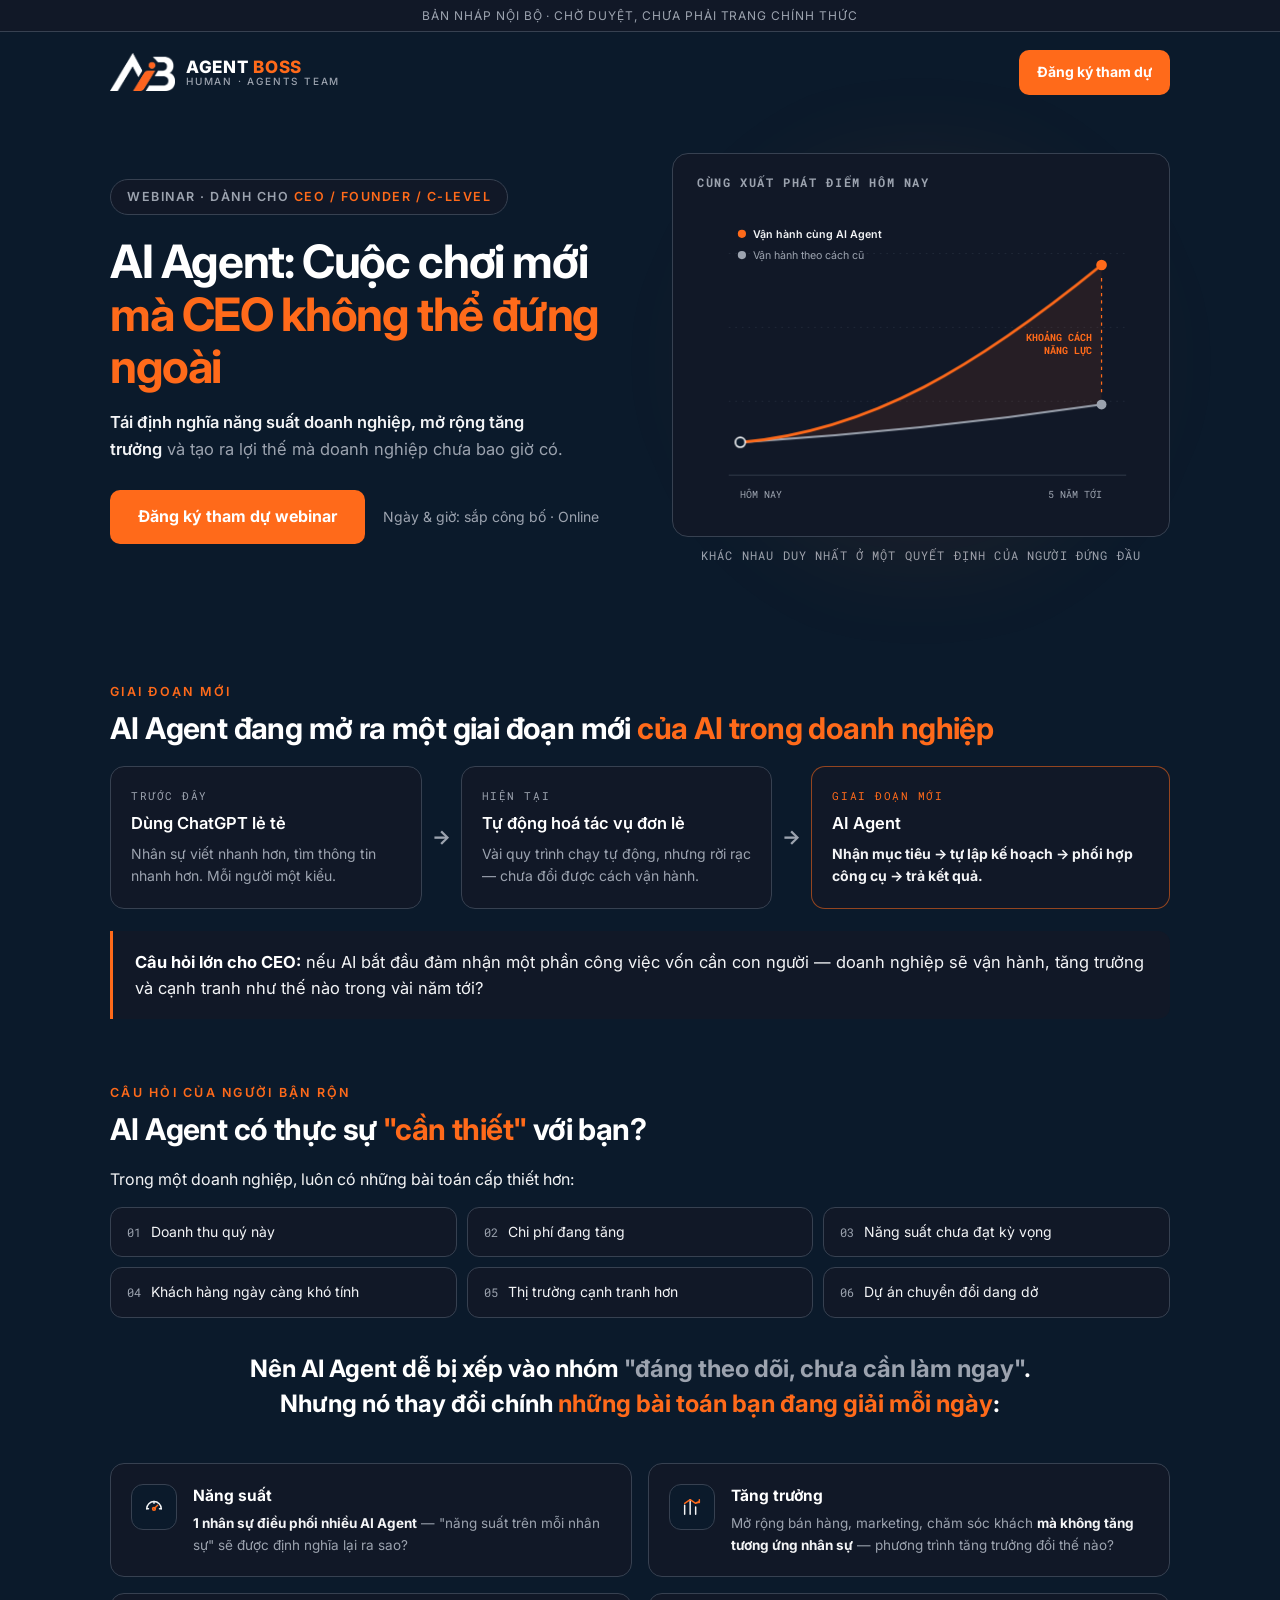
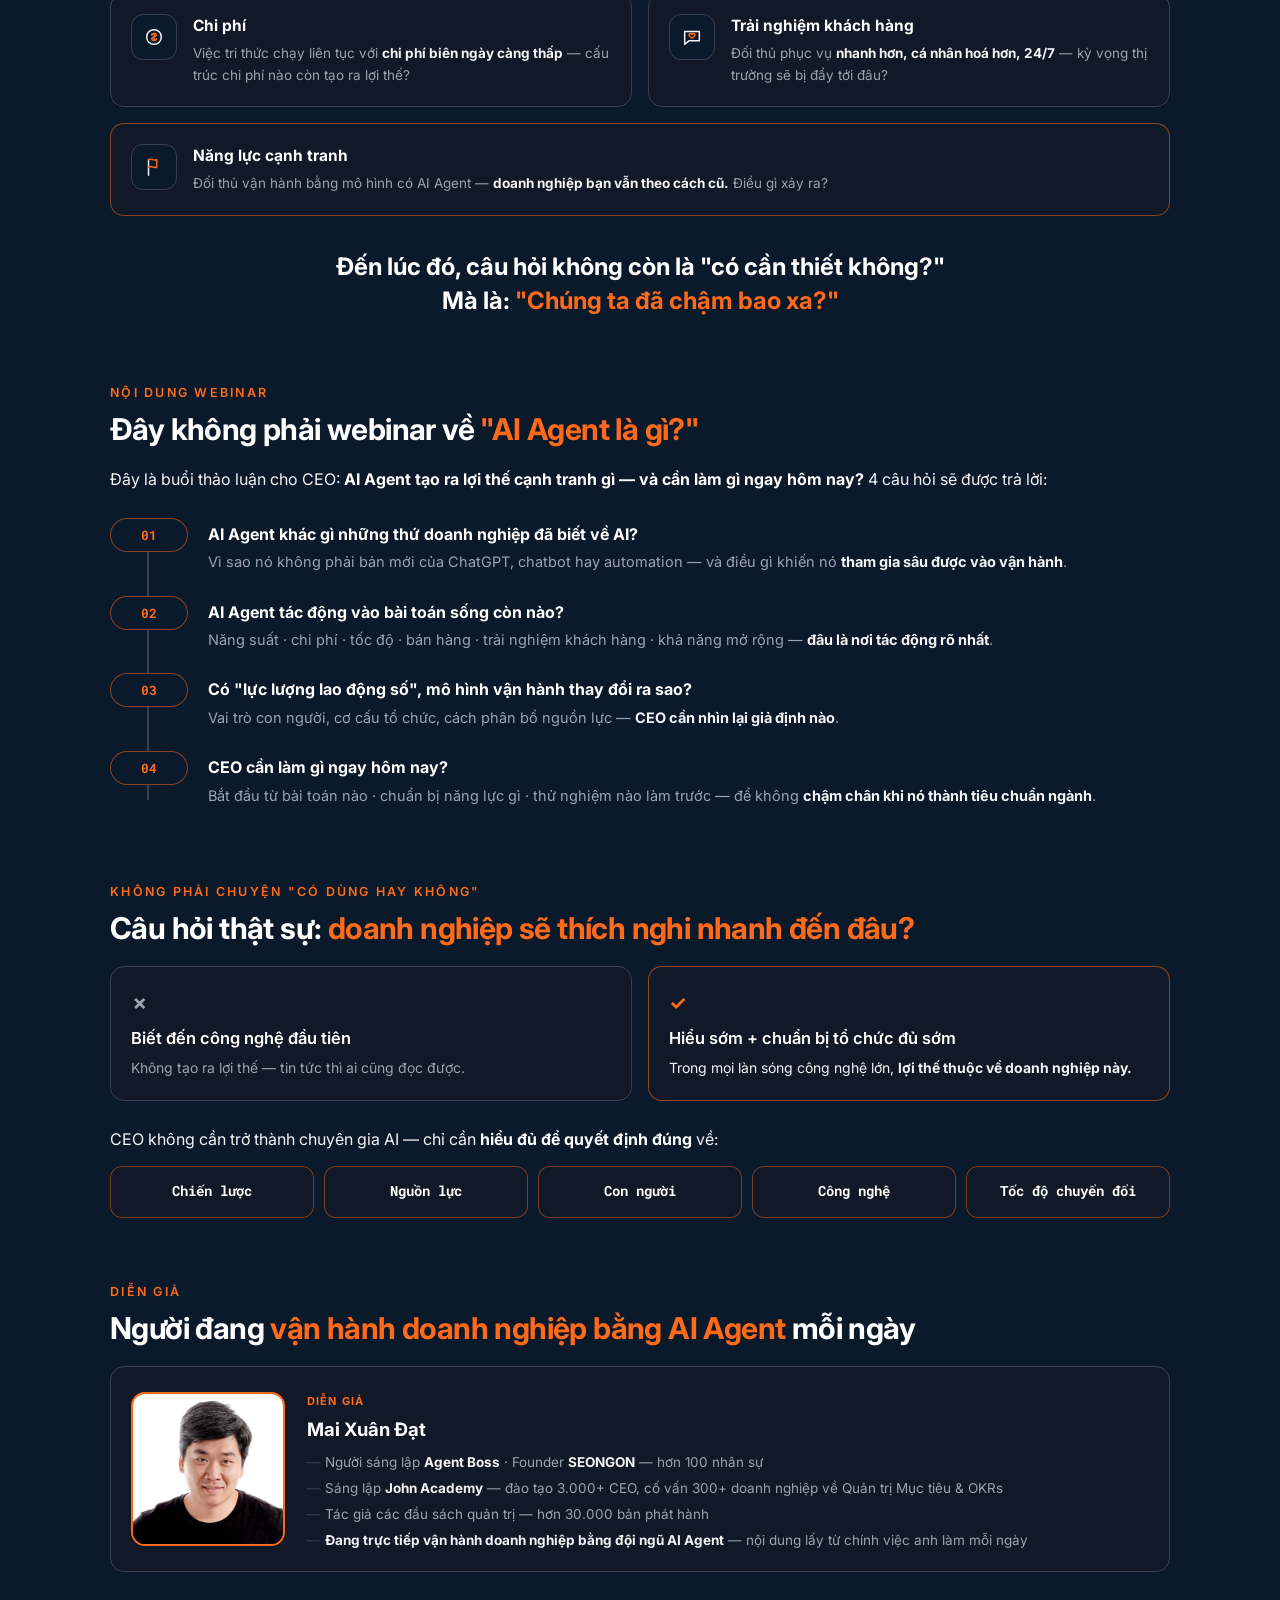
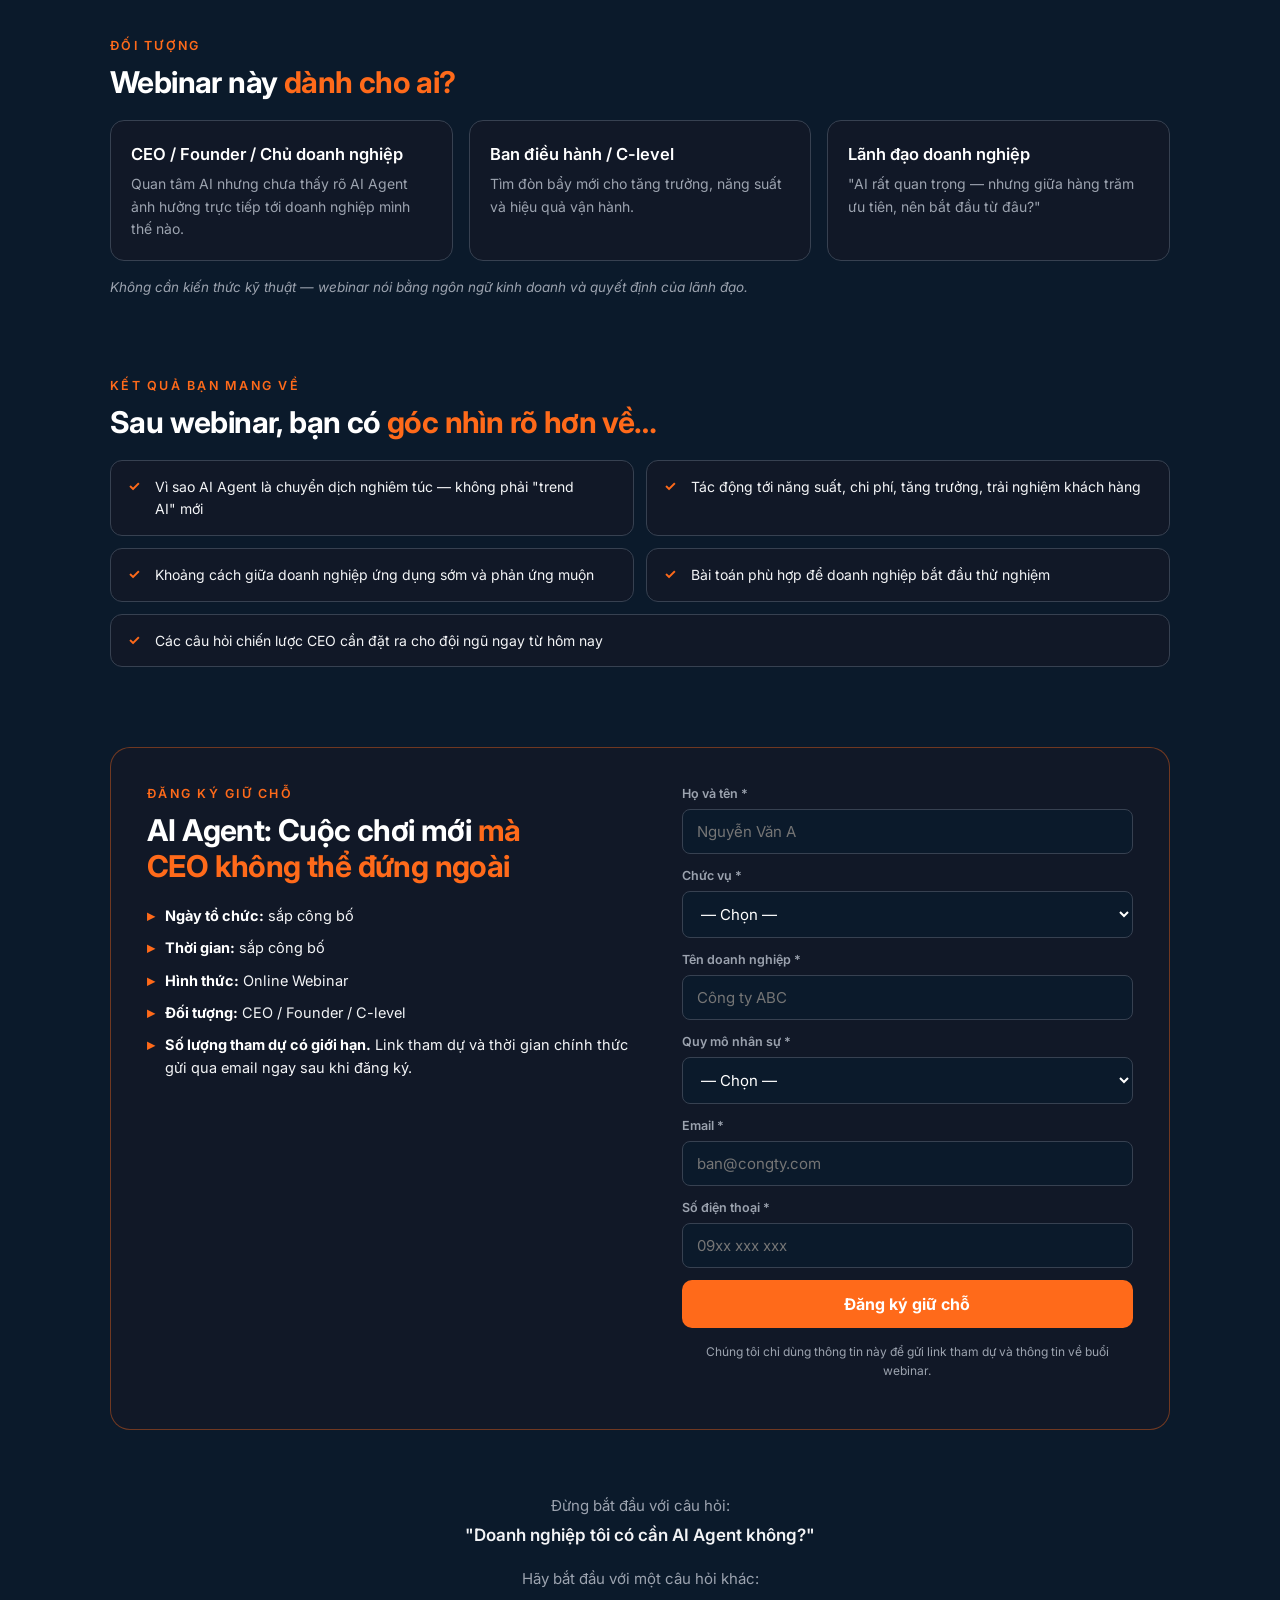
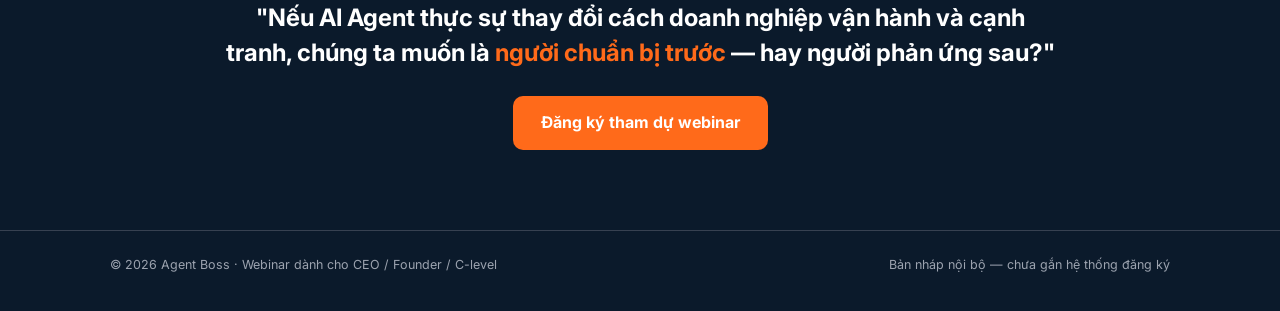
==== commit 9ac98819: "b2b-ceo v6: hero doi sang bieu do khoang cach nang luc, bo dai stats, cat ngan text toan trang theo " ====
--- a/b2b-ceo/index.html
+++ b/b2b-ceo/index.html
@@ -56,7 +56,7 @@
   .btn.small{padding:11px 18px;font-size:14px;white-space:nowrap}
 
   /* ==== Hero ==== */
-  .hero{display:grid;grid-template-columns:1.05fr .95fr;gap:44px;align-items:center;padding:40px 0 56px}
+  .hero{display:grid;grid-template-columns:1.02fr .98fr;gap:44px;align-items:center;padding:40px 0 56px}
   .pill{
     display:inline-block;background:var(--ink-900);border:1px solid var(--ink-700);
     border-radius:999px;padding:7px 16px;font-size:12.5px;font-weight:600;
@@ -73,70 +73,34 @@
   .hero-cta{display:flex;align-items:center;gap:18px;flex-wrap:wrap}
   .hero-meta{font-size:14px;color:var(--ink-500);font-variant-numeric:tabular-nums}
 
-  /* ==== Hero visual: CEO giao MỤC TIÊU — Agent lập kế hoạch, phối hợp công cụ, trả kết quả ==== */
-  .demo-shell{position:relative}
-  .demo-glow{
+  /* ==== Hero visual: biểu đồ khoảng cách năng lực mở dần ==== */
+  .chart-shell{position:relative}
+  .chart-glow{
     position:absolute;inset:-8%;border-radius:24px;
     background:radial-gradient(circle,rgba(255,106,26,.14) 0%,rgba(255,106,26,0) 70%);
     filter:blur(34px);pointer-events:none;
   }
-  .demo-win{
+  .chart-win{
     position:relative;background:var(--ink-900);border:1px solid var(--ink-700);
-    border-radius:16px;overflow:hidden;
-  }
-  .demo-bar{
-    display:flex;align-items:center;gap:8px;padding:11px 16px;
-    background:var(--agent-dark);border-bottom:1px solid var(--ink-700);
-  }
-  .dot{width:10px;height:10px;border-radius:50%;background:var(--ink-700)}
-  .demo-title{margin-left:6px;font-size:12.5px;color:var(--ink-500);font-weight:600}
-  .demo-body{padding:18px;display:grid;gap:12px}
-  .msg-you{
-    justify-self:end;max-width:85%;
-    background:var(--ink-700);border-radius:14px 14px 4px 14px;
-    padding:10px 14px;font-size:14px;line-height:1.45;
-  }
-  .msg-tag{display:block;font-size:10.5px;letter-spacing:.12em;color:var(--ink-500);font-weight:700;margin-bottom:2px}
-  .agent-log{
-    justify-self:start;max-width:92%;width:100%;
-    background:var(--agent-dark);border:1px solid var(--ink-700);
-    border-radius:14px 14px 14px 4px;padding:12px 14px;
-    display:grid;gap:8px;
-  }
-  .step{
-    font-family:var(--mono);font-size:12.5px;color:var(--ink-100);
-    display:flex;gap:9px;align-items:baseline;
-    opacity:0;animation:fadeUp .45s forwards;
-  }
-  .step .ck{color:var(--boss-orange);font-weight:700}
-  .step small{color:var(--ink-500)}
-  .step:nth-child(2){animation-delay:.5s}
-  .step:nth-child(3){animation-delay:1s}
-  .step:nth-child(4){animation-delay:1.5s}
-  .step.done{
-    font-family:var(--font);font-size:13px;font-weight:700;color:var(--white);
-    border-top:1px solid var(--ink-700);padding-top:10px;margin-top:2px;
-    animation-delay:2s;
-  }
-  .step.done b{color:var(--boss-orange)}
-  @keyframes fadeUp{from{opacity:0;transform:translateY(5px)}to{opacity:1;transform:none}}
+    border-radius:16px;padding:20px 18px 12px;
+  }
+  .chart-head{
+    font-family:var(--mono);font-size:11.5px;font-weight:700;letter-spacing:.14em;
+    text-transform:uppercase;color:var(--ink-500);margin:0 0 4px;padding-left:6px;
+  }
+  .chart-win svg{width:100%;height:auto;display:block}
+  .line-agent{stroke-dasharray:620;stroke-dashoffset:620;animation:draw 1.6s .3s ease-out forwards}
+  .line-old{stroke-dasharray:520;stroke-dashoffset:520;animation:draw 1.6s .3s ease-out forwards}
+  .gap-fill{opacity:0;animation:fadeIn .8s 1.7s forwards}
+  .gap-mark{opacity:0;animation:fadeIn .6s 2s forwards}
+  @keyframes draw{to{stroke-dashoffset:0}}
+  @keyframes fadeIn{to{opacity:1}}
   @media (prefers-reduced-motion: reduce){
     html{scroll-behavior:auto}
-    .step{animation:none;opacity:1;transform:none}
-  }
-  .demo-cap{margin:12px 0 0;text-align:center;font-family:var(--mono);font-size:11.5px;letter-spacing:.1em;color:var(--ink-500);text-transform:uppercase}
-
-  /* ==== Stats strip ==== */
-  .stats{
-    display:grid;grid-template-columns:repeat(4,1fr);gap:1px;background:var(--ink-700);
-    border:1px solid var(--ink-700);border-radius:14px;overflow:hidden;margin-bottom:8px;
-  }
-  .stat{background:var(--ink-900);padding:22px 14px;text-align:center}
-  .stat b{
-    display:block;font-size:34px;font-weight:700;letter-spacing:-0.02em;
-    font-variant-numeric:tabular-nums;color:var(--boss-orange);line-height:1.15;
-  }
-  .stat span{font-size:13px;color:var(--ink-100);font-weight:500}
+    .line-agent,.line-old{animation:none;stroke-dashoffset:0}
+    .gap-fill,.gap-mark{animation:none;opacity:1}
+  }
+  .chart-cap{margin:10px 0 4px;text-align:center;font-family:var(--mono);font-size:11.5px;letter-spacing:.1em;color:var(--ink-500);text-transform:uppercase}
 
   /* ==== Sections ==== */
   section{padding:56px 0 8px}
@@ -150,17 +114,16 @@
   }
   .prose p{margin:0 0 14px;color:var(--ink-100);text-wrap:pretty}
   .prose p b{color:var(--white)}
-  .prose-full p{font-size:17.5px;line-height:1.7}
   .note{font-size:13.5px;color:var(--ink-500);font-style:italic;margin-top:16px}
 
   /* ==== 3 nấc tiến hoá của AI trong doanh nghiệp ==== */
   .evo{display:grid;grid-template-columns:1fr auto 1fr auto 1.15fr;gap:10px;align-items:stretch;margin-top:6px}
   .evo .card{display:flex;flex-direction:column}
   .evo-arrow{align-self:center;color:var(--ink-500);font-size:20px;font-weight:700}
-  .card{background:var(--ink-900);border:1px solid var(--ink-700);border-radius:14px;padding:20px}
+  .card{background:var(--ink-900);border:1px solid var(--ink-700);border-radius:14px;padding:20px;box-sizing:border-box}
   .card .k{font-family:var(--mono);font-size:11px;letter-spacing:.14em;text-transform:uppercase;color:var(--ink-500);margin:0 0 6px}
   .card h3{margin:0 0 6px;font-size:16.5px;font-weight:600}
-  .card p{margin:0;font-size:14px;color:var(--ink-500)}
+  .card p{margin:0;font-size:14px;color:var(--ink-500);text-wrap:pretty}
   .card.hot{border-color:rgba(255,106,26,.55)}
   .card.hot .k{color:var(--boss-orange)}
   .card.hot p{color:var(--ink-100)}
@@ -179,7 +142,7 @@
     background:var(--ink-900);border:1px solid var(--ink-700);border-radius:12px;
     padding:13px 16px;font-size:14px;color:var(--ink-100);display:flex;gap:10px;align-items:center;
   }
-  .busy i{font-style:normal;color:var(--ink-500)}
+  .busy i{font-style:normal;color:var(--ink-500);font-family:var(--mono);font-size:12px}
 
   /* ==== 5 bài toán sống còn — card + icon ==== */
   .benefits{display:grid;grid-template-columns:repeat(2,1fr);gap:16px;margin-top:6px}
@@ -218,20 +181,34 @@
   .a-body p{margin:3px 0 0;font-size:14.5px;color:var(--ink-500);line-height:1.6;text-wrap:pretty}
   .a-body p b{font-size:inherit;color:var(--ink-100)}
 
+  /* ==== Ai thắng trong làn sóng công nghệ — so sánh 2 thẻ ==== */
+  .vs2{display:grid;grid-template-columns:1fr 1fr;gap:16px;margin-top:6px}
+  .vs2>div{background:var(--ink-900);border:1px solid var(--ink-700);border-radius:14px;padding:20px}
+  .vs2 .mark{font-size:20px;font-weight:700;color:var(--ink-500)}
+  .vs2 .win{border-color:rgba(255,106,26,.55)}
+  .vs2 .win .mark{color:var(--boss-orange)}
+  .vs2 h3{margin:6px 0 6px;font-size:16.5px;font-weight:600}
+  .vs2 p{margin:0;font-size:14px;color:var(--ink-500);text-wrap:pretty}
+  .vs2 .win p{color:var(--ink-100)}
+
   /* ==== 5 quyết định CEO ==== */
-  .decide{display:grid;grid-template-columns:repeat(5,1fr);gap:10px;margin-top:20px}
+  .decide-lead{margin:26px 0 0;font-size:16px;color:var(--ink-100);text-wrap:pretty}
+  .decide-lead b{color:var(--white)}
+  .decide{display:grid;grid-template-columns:repeat(5,1fr);gap:10px;margin-top:14px}
   .decide div{
     background:var(--ink-900);border:1px solid rgba(255,106,26,.45);border-radius:12px;
     padding:14px 10px;text-align:center;font-family:var(--mono);font-size:13.5px;font-weight:700;
   }
 
   /* ==== Diễn giả ==== */
-  .sp{display:flex;gap:18px;align-items:center;background:var(--ink-900);border:1px solid var(--ink-700);border-radius:14px;padding:18px;margin-top:6px}
+  .sp{display:flex;gap:22px;align-items:center;background:var(--ink-900);border:1px solid var(--ink-700);border-radius:14px;padding:20px;margin-top:6px}
   .sp img{width:150px;height:150px;border-radius:14px;object-fit:cover;object-position:top;flex:none;border:2px solid var(--boss-orange)}
   .sp-role{display:inline-block;font-size:11px;font-weight:700;letter-spacing:.1em;text-transform:uppercase;color:var(--boss-orange)}
-  .sp h4{margin:2px 0 7px;font-size:18.5px;font-weight:700;color:var(--white)}
-  .sp p{margin:0;font-size:13.5px;color:var(--ink-500);line-height:1.6}
-  .sp p b{color:var(--ink-100)}
+  .sp h4{margin:2px 0 8px;font-size:18.5px;font-weight:700;color:var(--white)}
+  .sp ul{margin:0;padding:0;list-style:none;display:grid;gap:5px}
+  .sp li{position:relative;padding-left:18px;font-size:13.5px;color:var(--ink-500);line-height:1.55}
+  .sp li::before{content:"—";position:absolute;left:0;color:var(--ink-700)}
+  .sp li b{color:var(--ink-100)}
 
   /* ==== Dành cho ai ==== */
   .cards3{display:grid;grid-template-columns:repeat(3,1fr);gap:16px;margin-top:6px}
@@ -279,11 +256,10 @@
 
   @media (max-width:860px){
     .hero{grid-template-columns:1fr;gap:36px;padding-top:24px}
-    .stats{grid-template-columns:repeat(2,1fr)}
     .evo{grid-template-columns:1fr}
     .evo-arrow{transform:rotate(90deg);justify-self:center}
     .busy{grid-template-columns:1fr 1fr}
-    .benefits,.gain{grid-template-columns:1fr}
+    .benefits,.gain,.vs2{grid-template-columns:1fr}
     .cards3{grid-template-columns:1fr}
     .decide{grid-template-columns:repeat(2,1fr)}
     .decide div:last-child{grid-column:1/-1}
@@ -291,7 +267,7 @@
     .cta-box .form-col{order:-1}
     .a-time{flex-basis:62px;font-size:11.5px}
     .agenda::before{left:30px}
-    .sp{flex-direction:row}
+    .sp{flex-direction:column;align-items:flex-start}
     .sp img{width:104px;height:104px}
     .wordmark small{display:none}
     body{padding-bottom:66px}
@@ -303,7 +279,6 @@
   }
   @media (max-width:520px){
     .busy{grid-template-columns:1fr}
-    .stats{grid-template-columns:repeat(2,1fr)}
   }
 </style>
 </head>
@@ -337,38 +312,59 @@
       </div>
     </div>
 
-    <!-- Minh họa: CEO giao MỤC TIÊU — Agent tự lập kế hoạch, phối hợp công cụ, trả kết quả -->
-    <div class="demo-shell" role="img" aria-label="Minh họa: CEO giao một mục tiêu, AI Agent tự lập kế hoạch, phối hợp nhiều nguồn dữ liệu và nộp lại kết quả hoàn chỉnh">
-      <div class="demo-glow"></div>
-      <div class="demo-win" aria-hidden="true">
-        <div class="demo-bar">
-          <span class="dot"></span><span class="dot"></span><span class="dot"></span>
-          <span class="demo-title">AI Agent của doanh nghiệp bạn</span>
-        </div>
-        <div class="demo-body">
-          <div class="msg-you">
-            <span class="msg-tag">CEO</span>
-            8h sáng mai tôi cần bức tranh kinh doanh tuần này, kèm những việc phải xử lý ngay.
-          </div>
-          <div class="agent-log">
-            <div class="step"><span class="ck">✓</span>Nhận mục tiêu — tự lập kế hoạch <small>· 4 bước, 3 nguồn dữ liệu</small></div>
-            <div class="step"><span class="ck">✓</span>Đọc số bán hàng, đối chiếu chi phí <small>· CRM + kế toán</small></div>
-            <div class="step"><span class="ck">✓</span>Phát hiện 2 điểm bất thường cần CEO quyết</div>
-            <div class="step"><span class="ck">✓</span>Soạn báo cáo 1 trang + đầu việc cho từng phòng ban</div>
-            <div class="step done">⏱ Nộp lúc <b>7h45 sáng</b> — không cần ai ngồi tổng hợp.</div>
-          </div>
-        </div>
-      </div>
-      <p class="demo-cap">Nhận mục tiêu · Tự lập kế hoạch · Phối hợp công cụ · Trả kết quả</p>
-    </div>
-  </div>
-
-  <!-- ===== STATS ===== -->
-  <div class="stats">
-    <div class="stat"><b>4</b><span>câu hỏi chiến lược được trả lời</span></div>
-    <div class="stat"><b>5</b><span>bài toán sống còn được soi thẳng</span></div>
-    <div class="stat"><b>0</b><span>kiến thức kỹ thuật cần có</span></div>
-    <div class="stat"><b>1</b><span>quyết định CEO cần đưa ra sau buổi này</span></div>
+    <!-- Minh họa: khoảng cách năng lực giữa 2 doanh nghiệp mở dần theo thời gian -->
+    <div class="chart-shell" role="img" aria-label="Biểu đồ: hai doanh nghiệp cùng xuất phát điểm hôm nay — doanh nghiệp vận hành cùng AI Agent đi lên, doanh nghiệp vận hành cách cũ đi ngang, khoảng cách năng lực mở dần trong 5 năm">
+      <div class="chart-glow"></div>
+      <div class="chart-win" aria-hidden="true">
+        <p class="chart-head">Cùng xuất phát điểm hôm nay</p>
+        <svg viewBox="0 0 560 400">
+          <!-- lưới + trục -->
+          <g stroke="#374151" stroke-width="1">
+            <line x1="46" y1="340" x2="530" y2="340"/>
+          </g>
+          <g stroke="#374151" stroke-width="1" stroke-dasharray="2 6" opacity=".5">
+            <line x1="46" y1="250" x2="530" y2="250"/>
+            <line x1="46" y1="160" x2="530" y2="160"/>
+            <line x1="46" y1="70" x2="530" y2="70"/>
+          </g>
+
+          <!-- vùng khoảng cách -->
+          <path class="gap-fill" d="M60,300 C220,286 350,206 500,84 L500,254 C350,276 220,290 60,300 Z" fill="rgba(255,106,26,.09)"/>
+
+          <!-- đường: cách cũ (xám, gần như đi ngang) -->
+          <path class="line-old" d="M60,300 C220,290 350,276 500,254" fill="none" stroke="#9CA3AF" stroke-width="2.5" stroke-linecap="round"/>
+          <!-- đường: có AI Agent (cam, tăng tốc dần) -->
+          <path class="line-agent" d="M60,300 C220,286 350,206 500,84" fill="none" stroke="#FF6A1A" stroke-width="3.5" stroke-linecap="round"/>
+
+          <!-- điểm xuất phát chung -->
+          <circle cx="60" cy="300" r="6" fill="#0B1A2B" stroke="#F3F4F6" stroke-width="2"/>
+
+          <!-- điểm cuối + nhãn 2 đường -->
+          <g class="gap-mark">
+            <circle cx="500" cy="84" r="6.5" fill="#FF6A1A"/>
+            <circle cx="500" cy="254" r="6" fill="#9CA3AF"/>
+            <line x1="500" y1="100" x2="500" y2="240" stroke="#FF6A1A" stroke-width="1.5" stroke-dasharray="4 5"/>
+            <text x="488" y="176" fill="#FF6A1A" font-family="Roboto Mono, monospace" font-size="12.5" font-weight="700" text-anchor="end">KHOẢNG CÁCH</text>
+            <text x="488" y="193" fill="#FF6A1A" font-family="Roboto Mono, monospace" font-size="12.5" font-weight="700" text-anchor="end">NĂNG LỰC</text>
+          </g>
+
+          <!-- chú giải -->
+          <g font-family="Inter, Arial, sans-serif" font-size="13">
+            <circle cx="62" cy="46" r="5" fill="#FF6A1A"/>
+            <text x="76" y="51" fill="#F3F4F6" font-weight="600">Vận hành cùng AI Agent</text>
+            <circle cx="62" cy="72" r="5" fill="#9CA3AF"/>
+            <text x="76" y="77" fill="#9CA3AF">Vận hành theo cách cũ</text>
+          </g>
+
+          <!-- mốc thời gian -->
+          <g font-family="Roboto Mono, monospace" font-size="12" fill="#9CA3AF">
+            <text x="60" y="368" text-anchor="start">HÔM NAY</text>
+            <text x="500" y="368" text-anchor="end">5 NĂM TỚI</text>
+          </g>
+        </svg>
+      </div>
+      <p class="chart-cap">Khác nhau duy nhất ở một quyết định của người đứng đầu</p>
+    </div>
   </div>
 
   <!-- ===== GIAI ĐOẠN MỚI ===== -->
@@ -386,19 +382,18 @@
       <div class="card">
         <p class="k">Hiện tại</p>
         <h3>Tự động hoá tác vụ đơn lẻ</h3>
-        <p>Vài quy trình chạy tự động, nhưng vẫn rời rạc, chưa đổi được cách vận hành.</p>
+        <p>Vài quy trình chạy tự động, nhưng rời rạc — chưa đổi được cách vận hành.</p>
       </div>
       <span class="evo-arrow">→</span>
       <div class="card hot">
         <p class="k">Giai đoạn mới</p>
         <h3>AI Agent</h3>
-        <p><b>Nhận mục tiêu → tự lập kế hoạch → phối hợp nhiều công cụ → thực hiện chuỗi công việc để tạo ra kết quả.</b></p>
+        <p><b>Nhận mục tiêu → tự lập kế hoạch → phối hợp công cụ → trả kết quả.</b></p>
       </div>
     </div>
 
     <div class="quoteline">
-      <p><b>Điều đó đặt ra một câu hỏi lớn hơn cho CEO:</b></p>
-      <p>Nếu AI có thể bắt đầu đảm nhận một phần công việc vốn cần con người, doanh nghiệp sẽ vận hành, tăng trưởng và cạnh tranh như thế nào trong vài năm tới?</p>
+      <p><b>Câu hỏi lớn cho CEO:</b> nếu AI bắt đầu đảm nhận một phần công việc vốn cần con người — doanh nghiệp sẽ vận hành, tăng trưởng và cạnh tranh như thế nào trong vài năm tới?</p>
     </div>
   </section>
 
@@ -413,46 +408,41 @@
     <div class="busy">
       <div><i>01</i>Doanh thu quý này</div>
       <div><i>02</i>Chi phí đang tăng</div>
-      <div><i>03</i>Đội ngũ chưa đạt năng suất kỳ vọng</div>
+      <div><i>03</i>Năng suất chưa đạt kỳ vọng</div>
       <div><i>04</i>Khách hàng ngày càng khó tính</div>
       <div><i>05</i>Thị trường cạnh tranh hơn</div>
-      <div><i>06</i>Dự án chuyển đổi còn dang dở</div>
-    </div>
-
-    <div class="quoteline">
-      <p>Trong bối cảnh đó, AI Agent rất dễ bị xếp vào nhóm: <b>"một công nghệ mới đáng theo dõi, nhưng chưa cần làm ngay."</b></p>
-      <p>Nhưng AI Agent không đơn thuần là một công cụ mới. <b>Nó có thể thay đổi chính những bài toán mà CEO đang phải giải quyết mỗi ngày.</b></p>
-    </div>
+      <div><i>06</i>Dự án chuyển đổi dang dở</div>
+    </div>
+
+    <p class="punch">Nên AI Agent dễ bị xếp vào nhóm <span style="color:var(--ink-500)">"đáng theo dõi, chưa cần làm ngay"</span>.<br>Nhưng nó thay đổi chính <span class="t-orange">những bài toán bạn đang giải mỗi ngày</span>:</p>
   </section>
 
   <!-- ===== 5 BÀI TOÁN SỐNG CÒN ===== -->
-  <section>
-    <p class="sec-eyebrow">5 bài toán sống còn</p>
-    <h2>AI Agent chạm thẳng vào <span class="t-orange">phương trình kinh doanh</span></h2>
+  <section style="padding-top:28px">
     <div class="benefits">
       <div class="benefit">
         <div class="b-icon"><svg viewBox="0 0 24 24"><path d="M4 14a8 8 0 0 1 16 0"/><path d="M4 14h2M18 14h2M12 6v2"/><path class="accent" d="M12 14l4-4"/><circle cx="12" cy="14" r="1.6" class="accent"/></svg></div>
-        <div><h3>Năng suất</h3><p>Nếu <b>một nhân sự điều phối nhiều AI Agent</b> làm phần việc trước đây cần cả một nhóm người — khái niệm "năng suất trên mỗi nhân sự" sẽ thay đổi ra sao?</p></div>
+        <div><h3>Năng suất</h3><p><b>1 nhân sự điều phối nhiều AI Agent</b> — "năng suất trên mỗi nhân sự" sẽ được định nghĩa lại ra sao?</p></div>
       </div>
       <div class="benefit">
         <div class="b-icon"><svg viewBox="0 0 24 24"><path d="M4 20V10M10 20V4M16 20v-8"/><path class="accent" d="M4 8l6-4 6 4 4-2"/><path class="accent" d="M20 4v3h-3"/></svg></div>
-        <div><h3>Tăng trưởng</h3><p>Nếu mở rộng bán hàng, marketing, chăm sóc khách hàng mà <b>không cần tăng tương ứng số nhân sự</b> — phương trình tăng trưởng sẽ thay đổi như thế nào?</p></div>
+        <div><h3>Tăng trưởng</h3><p>Mở rộng bán hàng, marketing, chăm sóc khách <b>mà không tăng tương ứng nhân sự</b> — phương trình tăng trưởng đổi thế nào?</p></div>
       </div>
       <div class="benefit">
         <div class="b-icon"><svg viewBox="0 0 24 24"><circle cx="12" cy="12" r="8"/><path class="accent" d="M12 8v8M9.5 10c0-1 1-1.8 2.5-1.8s2.5.7 2.5 1.7c0 2.4-5 1.7-5 4.1 0 1 1 1.8 2.5 1.8s2.5-.8 2.5-1.8"/></svg></div>
-        <div><h3>Chi phí</h3><p>Khi một phần công việc tri thức được AI thực hiện liên tục với <b>chi phí biên ngày càng thấp</b> — cấu trúc chi phí nào sẽ còn tạo ra lợi thế?</p></div>
+        <div><h3>Chi phí</h3><p>Việc tri thức chạy liên tục với <b>chi phí biên ngày càng thấp</b> — cấu trúc chi phí nào còn tạo ra lợi thế?</p></div>
       </div>
       <div class="benefit">
         <div class="b-icon"><svg viewBox="0 0 24 24"><path d="M4 6h16v10H9l-5 4z"/><path class="accent" d="M12 9.2c.7-1.4 2.8-1.2 3.2.3.3 1.2-1.4 2.6-3.2 3.7-1.8-1.1-3.5-2.5-3.2-3.7.4-1.5 2.5-1.7 3.2-.3z"/></svg></div>
-        <div><h3>Trải nghiệm khách hàng</h3><p>Nếu đối thủ phục vụ từng khách hàng <b>nhanh hơn, cá nhân hoá hơn và 24/7</b> — kỳ vọng của thị trường sẽ thay đổi đến đâu?</p></div>
+        <div><h3>Trải nghiệm khách hàng</h3><p>Đối thủ phục vụ <b>nhanh hơn, cá nhân hoá hơn, 24/7</b> — kỳ vọng thị trường sẽ bị đẩy tới đâu?</p></div>
       </div>
       <div class="benefit wide">
         <div class="b-icon"><svg viewBox="0 0 24 24"><path d="M6 21V4"/><path class="accent" d="M6 4c3-1.8 6 1.8 9 0v8c-3 1.8-6-1.8-9 0"/></svg></div>
-        <div><h3>Năng lực cạnh tranh</h3><p>Điều gì xảy ra khi đối thủ của bạn xây dựng được một mô hình vận hành có AI Agent — <b>còn doanh nghiệp của bạn vẫn vận hành theo cách cũ?</b></p></div>
-      </div>
-    </div>
-
-    <p class="punch">Đến lúc đó, câu hỏi không còn là "AI Agent có thực sự cần thiết không?"<br>Mà là: <span class="t-orange">"Chúng ta đã chậm bao xa?"</span></p>
+        <div><h3>Năng lực cạnh tranh</h3><p>Đối thủ vận hành bằng mô hình có AI Agent — <b>doanh nghiệp bạn vẫn theo cách cũ.</b> Điều gì xảy ra?</p></div>
+      </div>
+    </div>
+
+    <p class="punch">Đến lúc đó, câu hỏi không còn là "có cần thiết không?"<br>Mà là: <span class="t-orange">"Chúng ta đã chậm bao xa?"</span></p>
   </section>
 
   <!-- ===== 4 CÂU HỎI CỦA WEBINAR ===== -->
@@ -460,25 +450,36 @@
     <p class="sec-eyebrow">Nội dung webinar</p>
     <h2>Đây không phải webinar về <span class="t-orange">"AI Agent là gì?"</span></h2>
     <div class="prose">
-      <p>Đây là buổi thảo luận dành cho CEO muốn hiểu: <b>AI Agent sẽ tạo ra lợi thế cạnh tranh gì — và doanh nghiệp cần làm gì ngay hôm nay?</b> Chúng ta đi từ góc nhìn công nghệ sang góc nhìn kinh doanh để trả lời 4 câu hỏi:</p>
+      <p>Đây là buổi thảo luận cho CEO: <b>AI Agent tạo ra lợi thế cạnh tranh gì — và cần làm gì ngay hôm nay?</b> 4 câu hỏi sẽ được trả lời:</p>
     </div>
 
     <div class="agenda">
-      <div class="a-item"><span class="a-time">01</span><div class="a-body"><b>AI Agent thực sự khác gì so với những gì doanh nghiệp đã biết về AI?</b><p>Tại sao AI Agent không chỉ là phiên bản mới của ChatGPT, chatbot hay automation — và điểm khác biệt nào khiến AI bắt đầu <b>tham gia sâu vào quy trình vận hành</b>.</p></div></div>
-      <div class="a-item"><span class="a-time">02</span><div class="a-body"><b>AI Agent sẽ tác động vào những bài toán sống còn nào?</b><p>Từ năng suất, chi phí, tốc độ vận hành đến bán hàng, trải nghiệm khách hàng và khả năng mở rộng — <b>đâu là khu vực tác động rõ rệt nhất</b>.</p></div></div>
-      <div class="a-item"><span class="a-time">03</span><div class="a-body"><b>Khi doanh nghiệp có một "lực lượng lao động số", mô hình vận hành thay đổi ra sao?</b><p>Vai trò con người thay đổi thế nào, tổ chức có AI Agent khác gì tổ chức chỉ dùng AI hỗ trợ — và CEO cần <b>nhìn lại giả định nào</b> về cơ cấu, quy trình, phân bổ nguồn lực.</p></div></div>
-      <div class="a-item"><span class="a-time">04</span><div class="a-body"><b>CEO cần làm gì ngay hôm nay?</b><p>Nên bắt đầu từ bài toán nào · năng lực nào cần chuẩn bị từ bây giờ · thử nghiệm nào đáng làm trước — để không rơi vào cảnh <b>"đến khi AI Agent thành tiêu chuẩn của ngành mới bắt đầu tìm hiểu"</b>.</p></div></div>
-    </div>
-  </section>
-
-  <!-- ===== THÍCH NGHI NHANH ĐẾN ĐÂU ===== -->
+      <div class="a-item"><span class="a-time">01</span><div class="a-body"><b>AI Agent khác gì những thứ doanh nghiệp đã biết về AI?</b><p>Vì sao nó không phải bản mới của ChatGPT, chatbot hay automation — và điều gì khiến nó <b>tham gia sâu được vào vận hành</b>.</p></div></div>
+      <div class="a-item"><span class="a-time">02</span><div class="a-body"><b>AI Agent tác động vào bài toán sống còn nào?</b><p>Năng suất · chi phí · tốc độ · bán hàng · trải nghiệm khách hàng · khả năng mở rộng — <b>đâu là nơi tác động rõ nhất</b>.</p></div></div>
+      <div class="a-item"><span class="a-time">03</span><div class="a-body"><b>Có "lực lượng lao động số", mô hình vận hành thay đổi ra sao?</b><p>Vai trò con người, cơ cấu tổ chức, cách phân bổ nguồn lực — <b>CEO cần nhìn lại giả định nào</b>.</p></div></div>
+      <div class="a-item"><span class="a-time">04</span><div class="a-body"><b>CEO cần làm gì ngay hôm nay?</b><p>Bắt đầu từ bài toán nào · chuẩn bị năng lực gì · thử nghiệm nào làm trước — để không <b>chậm chân khi nó thành tiêu chuẩn ngành</b>.</p></div></div>
+    </div>
+  </section>
+
+  <!-- ===== AI THẮNG TRONG LÀN SÓNG CÔNG NGHỆ ===== -->
   <section>
     <p class="sec-eyebrow">Không phải chuyện "có dùng hay không"</p>
     <h2>Câu hỏi thật sự: <span class="t-orange">doanh nghiệp sẽ thích nghi nhanh đến đâu?</span></h2>
-    <div class="prose prose-full">
-      <p>Trong mỗi làn sóng công nghệ lớn, lợi thế hiếm khi thuộc về doanh nghiệp biết đến công nghệ đầu tiên. <b>Lợi thế thuộc về doanh nghiệp hiểu sớm công nghệ sẽ thay đổi cuộc chơi ở đâu — rồi chuẩn bị tổ chức đủ sớm để tận dụng nó.</b></p>
-      <p>CEO không nhất thiết phải trở thành chuyên gia AI. Nhưng CEO cần hiểu đủ để đưa ra những quyết định đúng về:</p>
-    </div>
+
+    <div class="vs2">
+      <div>
+        <span class="mark">✗</span>
+        <h3>Biết đến công nghệ đầu tiên</h3>
+        <p>Không tạo ra lợi thế — tin tức thì ai cũng đọc được.</p>
+      </div>
+      <div class="win">
+        <span class="mark">✓</span>
+        <h3>Hiểu sớm + chuẩn bị tổ chức đủ sớm</h3>
+        <p>Trong mọi làn sóng công nghệ lớn, <b>lợi thế thuộc về doanh nghiệp này.</b></p>
+      </div>
+    </div>
+
+    <p class="decide-lead">CEO không cần trở thành chuyên gia AI — chỉ cần <b>hiểu đủ để quyết định đúng</b> về:</p>
     <div class="decide">
       <div>Chiến lược</div>
       <div>Nguồn lực</div>
@@ -497,7 +498,12 @@
       <div>
         <span class="sp-role">Diễn giả</span>
         <h4>Mai Xuân Đạt</h4>
-        <p>Người sáng lập <b>Agent Boss</b> · Founder <b>SEONGON</b> — hơn 100 nhân sự · Sáng lập <b>John Academy</b> — đào tạo hơn 3.000 CEO, cố vấn hơn 300 doanh nghiệp về Quản trị Mục tiêu &amp; OKRs · Tác giả các đầu sách quản trị, hơn 30.000 bản phát hành · <b>Đang trực tiếp vận hành doanh nghiệp bằng đội ngũ AI Agent</b> — nội dung buổi này lấy từ chính việc anh làm mỗi ngày.</p>
+        <ul>
+          <li>Người sáng lập <b>Agent Boss</b> · Founder <b>SEONGON</b> — hơn 100 nhân sự</li>
+          <li>Sáng lập <b>John Academy</b> — đào tạo 3.000+ CEO, cố vấn 300+ doanh nghiệp về Quản trị Mục tiêu &amp; OKRs</li>
+          <li>Tác giả các đầu sách quản trị — hơn 30.000 bản phát hành</li>
+          <li><b>Đang trực tiếp vận hành doanh nghiệp bằng đội ngũ AI Agent</b> — nội dung lấy từ chính việc anh làm mỗi ngày</li>
+        </ul>
       </div>
     </div>
   </section>
@@ -509,18 +515,18 @@
     <div class="cards3">
       <div class="card">
         <h3>CEO / Founder / Chủ doanh nghiệp</h3>
-        <p>Quan tâm đến AI nhưng chưa thấy rõ AI Agent sẽ ảnh hưởng trực tiếp tới doanh nghiệp của mình như thế nào.</p>
+        <p>Quan tâm AI nhưng chưa thấy rõ AI Agent ảnh hưởng trực tiếp tới doanh nghiệp mình thế nào.</p>
       </div>
       <div class="card">
         <h3>Ban điều hành / C-level</h3>
-        <p>Đang tìm những đòn bẩy mới cho tăng trưởng, năng suất và hiệu quả vận hành.</p>
+        <p>Tìm đòn bẩy mới cho tăng trưởng, năng suất và hiệu quả vận hành.</p>
       </div>
       <div class="card">
         <h3>Lãnh đạo doanh nghiệp</h3>
-        <p>Đứng trước câu hỏi: "AI rất quan trọng, nhưng giữa hàng trăm thứ cần ưu tiên, nên bắt đầu từ đâu?"</p>
-      </div>
-    </div>
-    <p class="note">Không cần kiến thức kỹ thuật. Webinar tập trung vào tác động kinh doanh và những quyết định lãnh đạo cần cân nhắc.</p>
+        <p>"AI rất quan trọng — nhưng giữa hàng trăm ưu tiên, nên bắt đầu từ đâu?"</p>
+      </div>
+    </div>
+    <p class="note">Không cần kiến thức kỹ thuật — webinar nói bằng ngôn ngữ kinh doanh và quyết định của lãnh đạo.</p>
   </section>
 
   <!-- ===== SAU WEBINAR ===== -->
@@ -528,11 +534,11 @@
     <p class="sec-eyebrow">Kết quả bạn mang về</p>
     <h2>Sau webinar, bạn có <span class="t-orange">góc nhìn rõ hơn về…</span></h2>
     <ul class="gain">
-      <li>Vì sao AI Agent là chuyển dịch đáng theo dõi nghiêm túc — không phải một "trend AI" mới.</li>
-      <li>Những thay đổi AI Agent tạo ra với năng suất, chi phí, tăng trưởng, trải nghiệm khách hàng.</li>
-      <li>Khoảng cách cạnh tranh giữa doanh nghiệp ứng dụng sớm và doanh nghiệp phản ứng muộn.</li>
-      <li>Những bài toán phù hợp để doanh nghiệp bắt đầu thử nghiệm AI Agent.</li>
-      <li class="wide">Các câu hỏi chiến lược CEO cần đặt ra cho đội ngũ ngay từ hôm nay.</li>
+      <li>Vì sao AI Agent là chuyển dịch nghiêm túc — không phải "trend AI" mới</li>
+      <li>Tác động tới năng suất, chi phí, tăng trưởng, trải nghiệm khách hàng</li>
+      <li>Khoảng cách giữa doanh nghiệp ứng dụng sớm và phản ứng muộn</li>
+      <li>Bài toán phù hợp để doanh nghiệp bắt đầu thử nghiệm</li>
+      <li class="wide">Các câu hỏi chiến lược CEO cần đặt ra cho đội ngũ ngay từ hôm nay</li>
     </ul>
   </section>
 
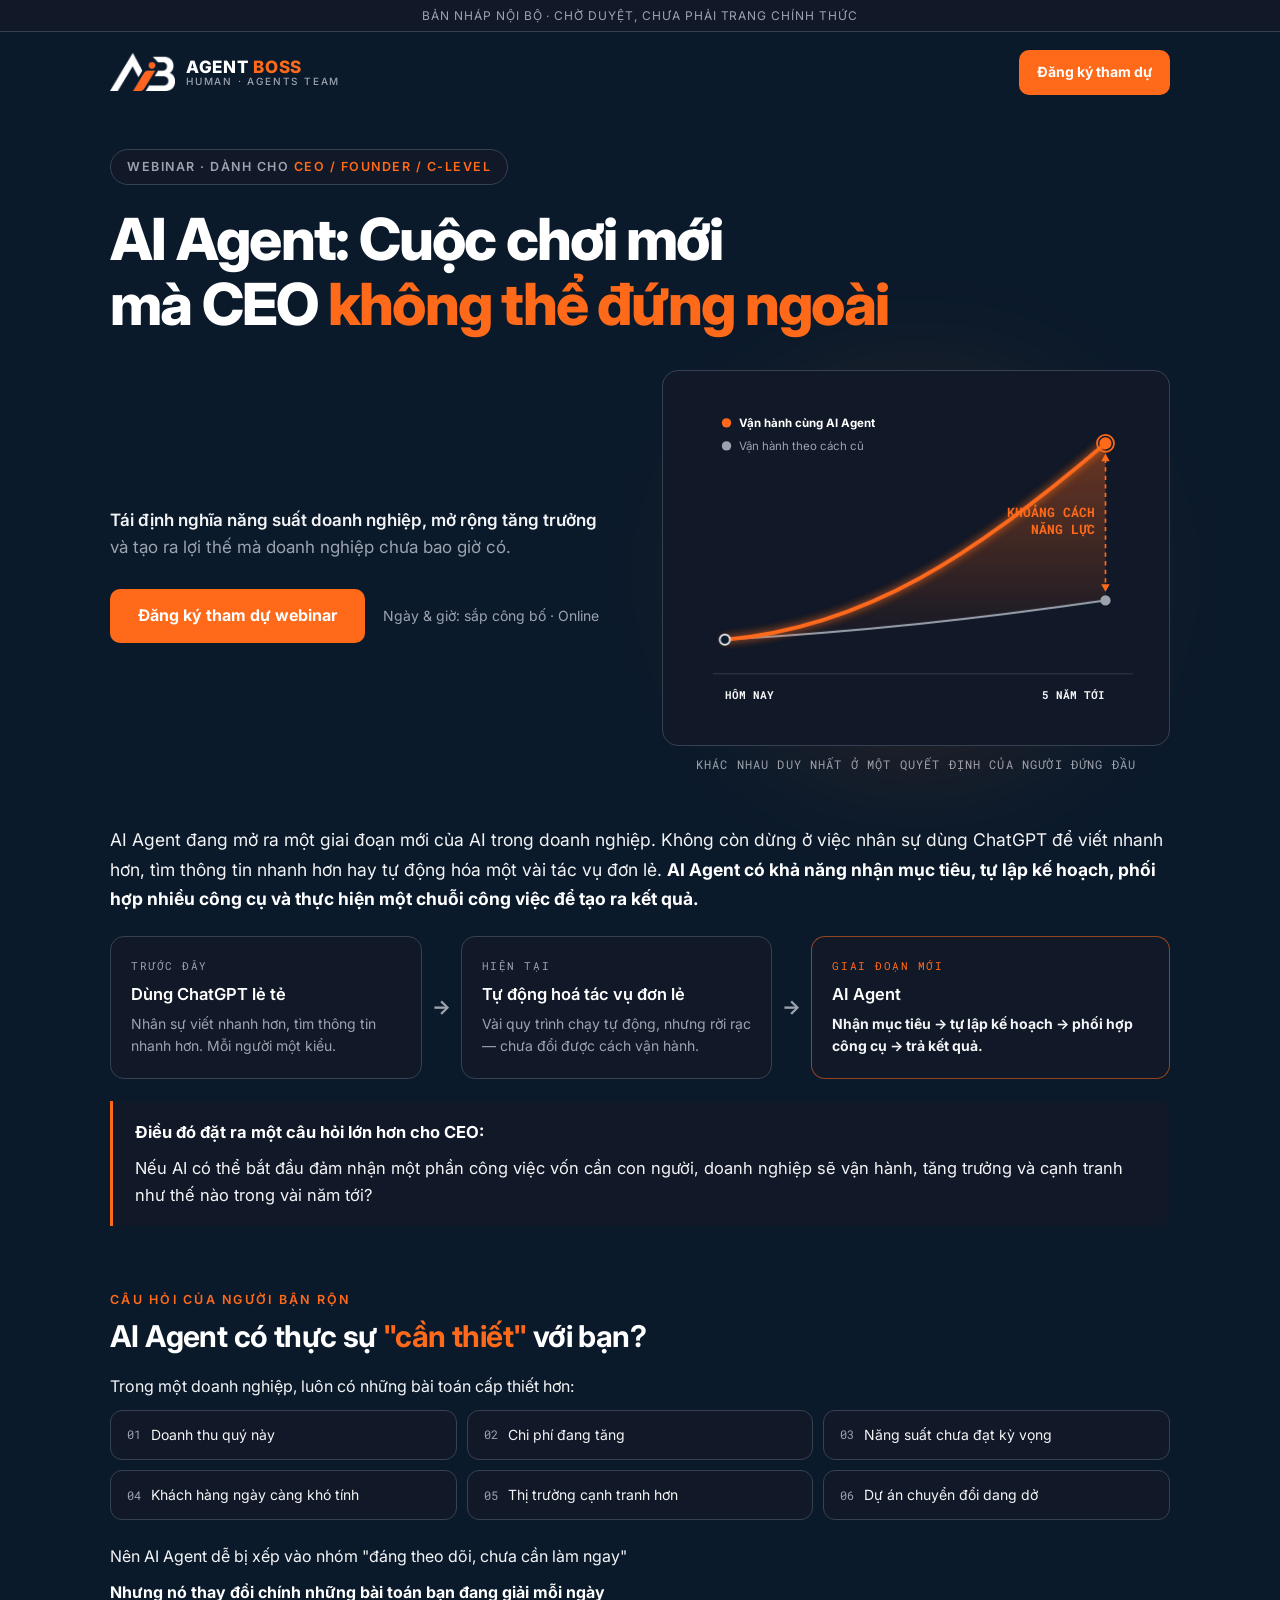
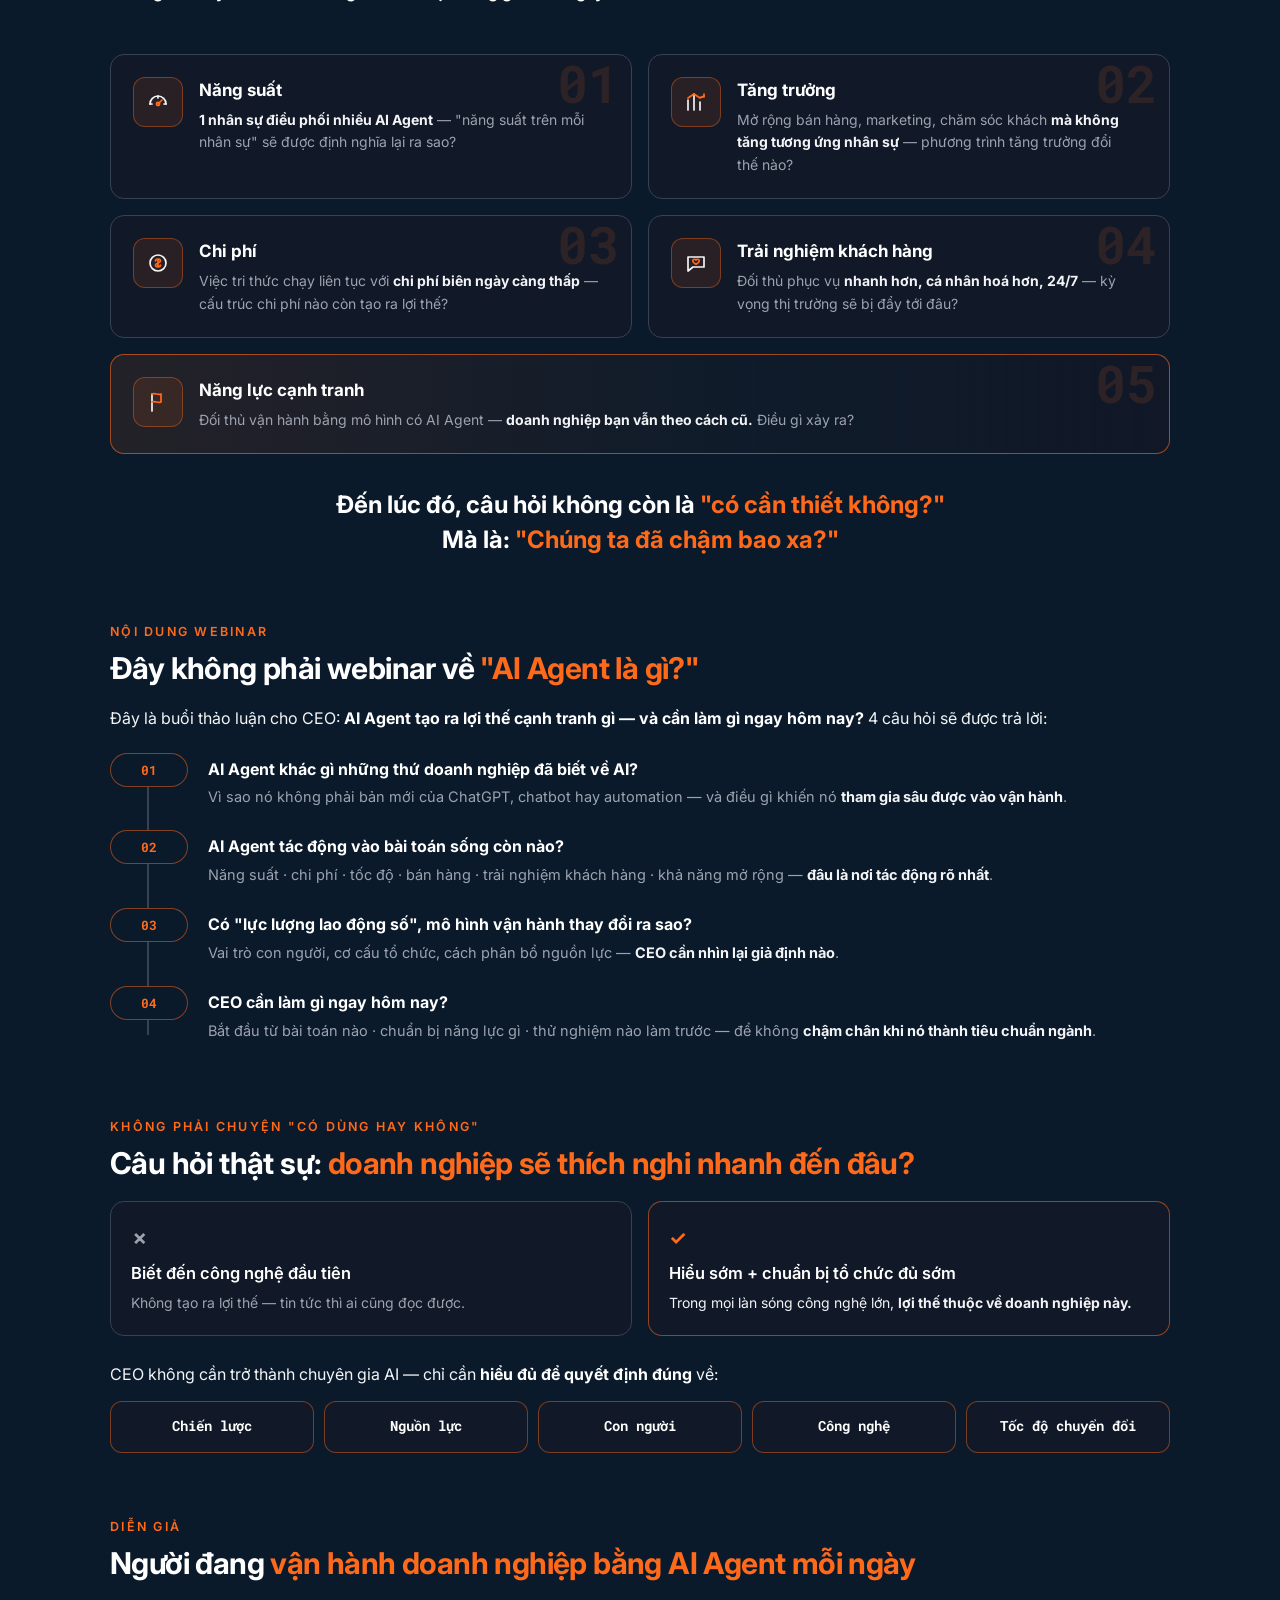
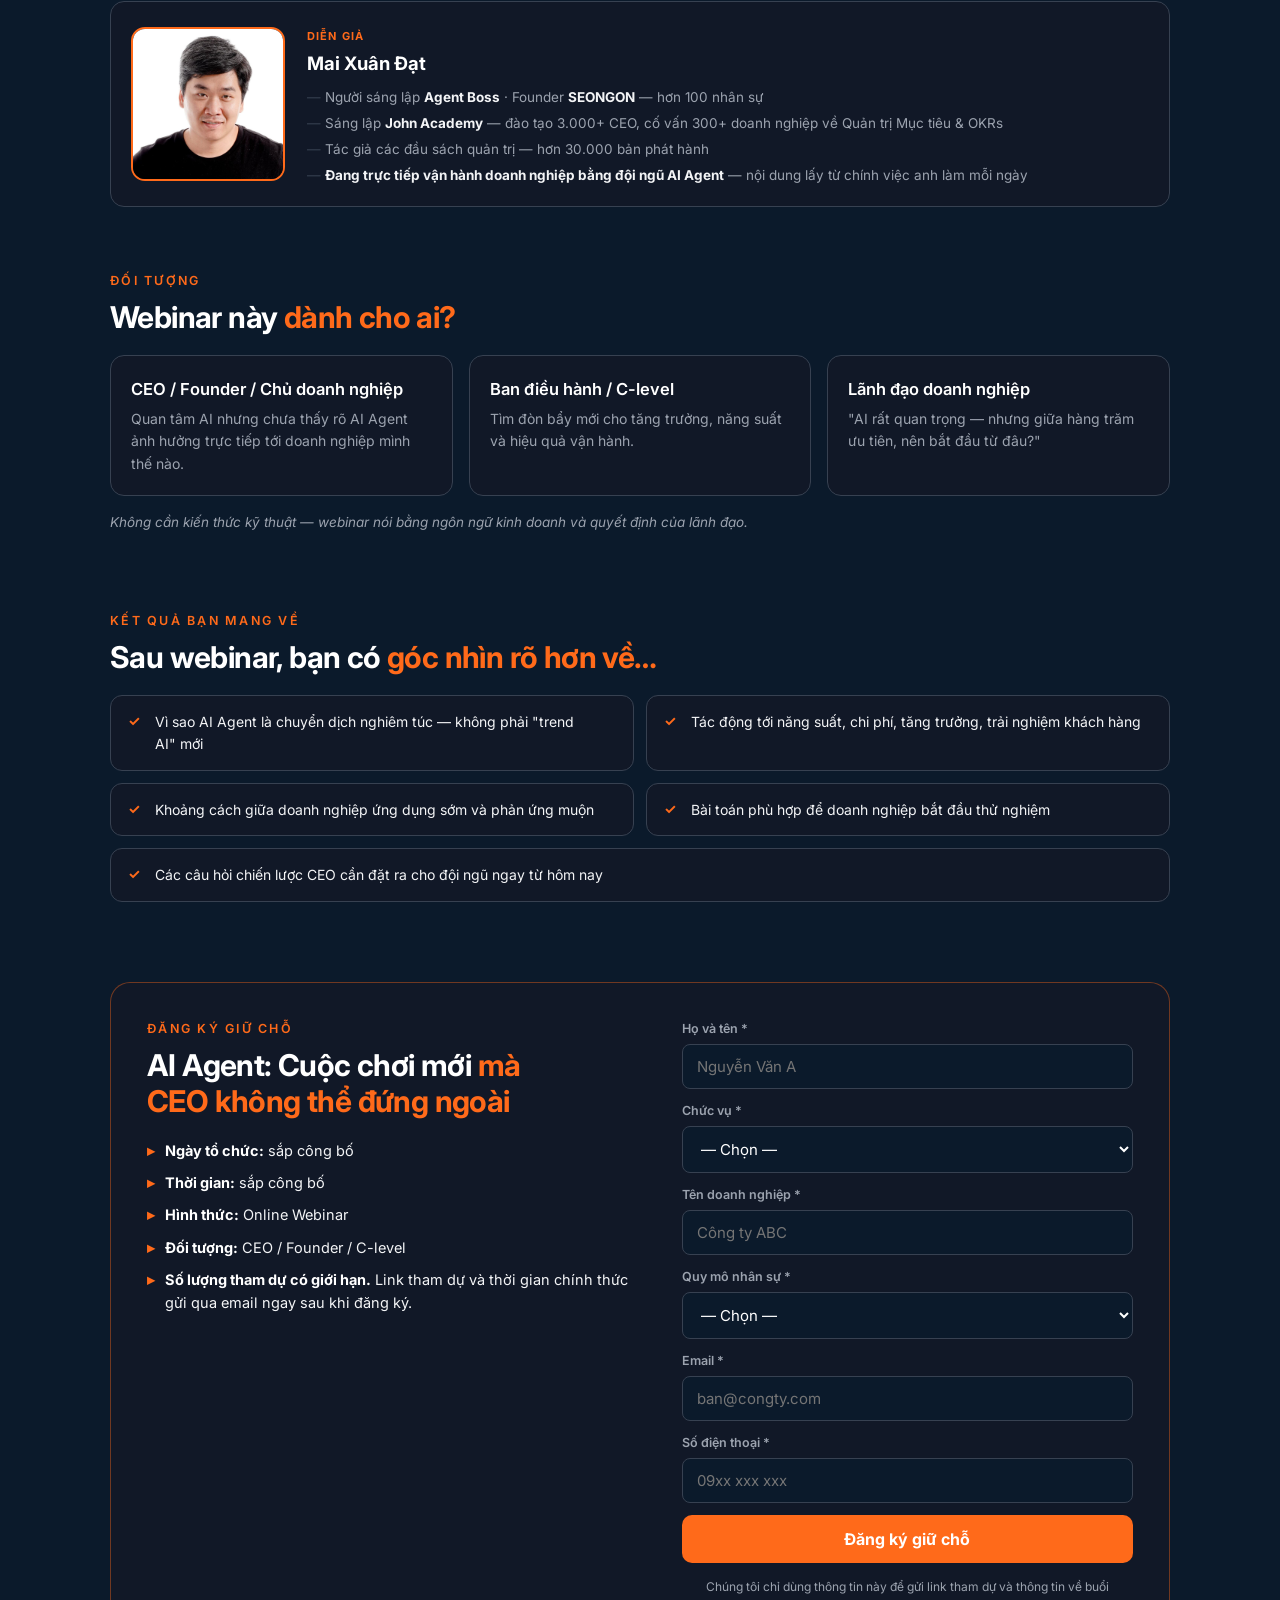
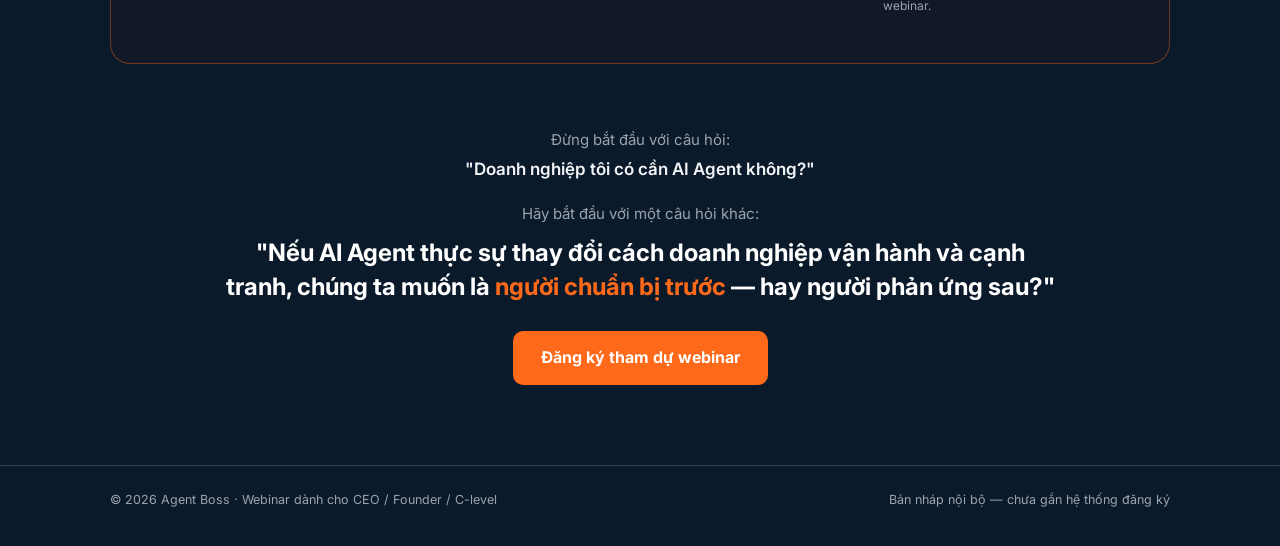
==== commit 09f5ac82: "b2b-ceo v7: H1 to 2 dong highlight 'khong the dung ngoai', doan gioi thieu ve khoi 1, bieu do noi ba" ====
--- a/b2b-ceo/index.html
+++ b/b2b-ceo/index.html
@@ -55,52 +55,57 @@
   .btn:focus-visible{outline:3px solid var(--white);outline-offset:2px}
   .btn.small{padding:11px 18px;font-size:14px;white-space:nowrap}
 
-  /* ==== Hero ==== */
-  .hero{display:grid;grid-template-columns:1.02fr .98fr;gap:44px;align-items:center;padding:40px 0 56px}
+  /* ==== Hero: H1 to, tối đa 2 dòng, chạy hết khổ ngang ==== */
+  .hero-top{padding:36px 0 8px}
   .pill{
     display:inline-block;background:var(--ink-900);border:1px solid var(--ink-700);
     border-radius:999px;padding:7px 16px;font-size:12.5px;font-weight:600;
-    letter-spacing:.12em;text-transform:uppercase;color:var(--ink-500);margin:0 0 20px;
+    letter-spacing:.12em;text-transform:uppercase;color:var(--ink-500);margin:0 0 22px;
   }
   .pill b{color:var(--boss-orange);font-weight:600}
-  /* Quy tắc cứng: các dòng headline CÙNG size, 1 dòng đổi màu cam trọn vẹn */
   h1{
-    font-size:clamp(30px,4.4vw,46px);font-weight:700;letter-spacing:-0.03em;
-    line-height:1.15;margin:0 0 16px;text-wrap:balance;
-  }
-  .hero-sub{color:var(--ink-500);font-size:16.5px;max-width:46ch;margin:0 0 28px;text-wrap:pretty}
+    font-size:clamp(32px,5.6vw,58px);font-weight:800;letter-spacing:-0.03em;
+    line-height:1.12;margin:0;text-wrap:balance;
+  }
+  @media(min-width:861px){h1 .l2{white-space:nowrap}}
+  .hero{display:grid;grid-template-columns:1fr 1fr;gap:44px;align-items:center;padding:26px 0 20px}
+  .hero-sub{color:var(--ink-500);font-size:17px;max-width:46ch;margin:0 0 28px;text-wrap:pretty}
   .hero-sub b{color:var(--ink-100);font-weight:600}
   .hero-cta{display:flex;align-items:center;gap:18px;flex-wrap:wrap}
   .hero-meta{font-size:14px;color:var(--ink-500);font-variant-numeric:tabular-nums}
 
-  /* ==== Hero visual: biểu đồ khoảng cách năng lực mở dần ==== */
+  /* ==== Hero visual: biểu đồ khoảng cách năng lực ==== */
   .chart-shell{position:relative}
   .chart-glow{
-    position:absolute;inset:-8%;border-radius:24px;
-    background:radial-gradient(circle,rgba(255,106,26,.14) 0%,rgba(255,106,26,0) 70%);
-    filter:blur(34px);pointer-events:none;
+    position:absolute;inset:-10%;border-radius:24px;
+    background:radial-gradient(circle,rgba(255,106,26,.18) 0%,rgba(255,106,26,0) 70%);
+    filter:blur(36px);pointer-events:none;
   }
   .chart-win{
     position:relative;background:var(--ink-900);border:1px solid var(--ink-700);
-    border-radius:16px;padding:20px 18px 12px;
-  }
-  .chart-head{
-    font-family:var(--mono);font-size:11.5px;font-weight:700;letter-spacing:.14em;
-    text-transform:uppercase;color:var(--ink-500);margin:0 0 4px;padding-left:6px;
+    border-radius:16px;padding:16px 14px 8px;
   }
   .chart-win svg{width:100%;height:auto;display:block}
-  .line-agent{stroke-dasharray:620;stroke-dashoffset:620;animation:draw 1.6s .3s ease-out forwards}
-  .line-old{stroke-dasharray:520;stroke-dashoffset:520;animation:draw 1.6s .3s ease-out forwards}
-  .gap-fill{opacity:0;animation:fadeIn .8s 1.7s forwards}
-  .gap-mark{opacity:0;animation:fadeIn .6s 2s forwards}
+  .line-agent{stroke-dasharray:640;stroke-dashoffset:640;animation:draw 1.5s .3s ease-out forwards}
+  .line-old{stroke-dasharray:520;stroke-dashoffset:520;animation:draw 1.5s .3s ease-out forwards}
+  .gap-fill{opacity:0;animation:fadeIn .9s 1.5s forwards}
+  .gap-mark{opacity:0;animation:fadeIn .6s 1.9s forwards}
+  .pulse-ring{transform-box:fill-box;transform-origin:center;animation:pulse 2s 2.2s infinite}
   @keyframes draw{to{stroke-dashoffset:0}}
   @keyframes fadeIn{to{opacity:1}}
+  @keyframes pulse{0%{transform:scale(.5);opacity:.9}70%{transform:scale(1.9);opacity:0}100%{transform:scale(1.9);opacity:0}}
   @media (prefers-reduced-motion: reduce){
     html{scroll-behavior:auto}
     .line-agent,.line-old{animation:none;stroke-dashoffset:0}
     .gap-fill,.gap-mark{animation:none;opacity:1}
+    .pulse-ring{animation:none;opacity:0}
   }
   .chart-cap{margin:10px 0 4px;text-align:center;font-family:var(--mono);font-size:11.5px;letter-spacing:.1em;color:var(--ink-500);text-transform:uppercase}
+
+  /* ==== Đoạn dẫn khối 1 ==== */
+  .intro{padding:26px 0 8px}
+  .intro>p{margin:0 0 22px;font-size:17.5px;line-height:1.7;color:var(--ink-100);text-wrap:pretty}
+  .intro>p b{color:var(--white)}
 
   /* ==== Sections ==== */
   section{padding:56px 0 8px}
@@ -112,12 +117,12 @@
     font-size:clamp(22px,3vw,30px);font-weight:700;letter-spacing:-0.02em;
     line-height:1.2;margin:0 0 20px;text-wrap:balance;
   }
-  .prose p{margin:0 0 14px;color:var(--ink-100);text-wrap:pretty}
+  .prose p{margin:0 0 10px;color:var(--ink-100);text-wrap:pretty}
   .prose p b{color:var(--white)}
   .note{font-size:13.5px;color:var(--ink-500);font-style:italic;margin-top:16px}
 
-  /* ==== 3 nấc tiến hoá của AI trong doanh nghiệp ==== */
-  .evo{display:grid;grid-template-columns:1fr auto 1fr auto 1.15fr;gap:10px;align-items:stretch;margin-top:6px}
+  /* ==== 3 nấc tiến hoá ==== */
+  .evo{display:grid;grid-template-columns:1fr auto 1fr auto 1.15fr;gap:10px;align-items:stretch;margin:0 0 4px}
   .evo .card{display:flex;flex-direction:column}
   .evo-arrow{align-self:center;color:var(--ink-500);font-size:20px;font-weight:700}
   .card{background:var(--ink-900);border:1px solid var(--ink-700);border-radius:14px;padding:20px;box-sizing:border-box}
@@ -137,29 +142,40 @@
   .quoteline b{color:var(--white)}
 
   /* ==== 6 bài toán cấp thiết — chip grid ==== */
-  .busy{display:grid;grid-template-columns:repeat(3,1fr);gap:10px;margin-top:6px}
+  .busy{display:grid;grid-template-columns:repeat(3,1fr);gap:10px;margin:6px 0 24px}
   .busy div{
     background:var(--ink-900);border:1px solid var(--ink-700);border-radius:12px;
     padding:13px 16px;font-size:14px;color:var(--ink-100);display:flex;gap:10px;align-items:center;
   }
   .busy i{font-style:normal;color:var(--ink-500);font-family:var(--mono);font-size:12px}
 
-  /* ==== 5 bài toán sống còn — card + icon ==== */
+  /* ==== 5 bài toán sống còn — card + icon + số chìm ==== */
   .benefits{display:grid;grid-template-columns:repeat(2,1fr);gap:16px;margin-top:6px}
   .benefit{
+    position:relative;overflow:hidden;
     background:var(--ink-900);border:1px solid var(--ink-700);border-radius:14px;
-    padding:20px;display:flex;gap:16px;align-items:flex-start;
-  }
-  .benefit.wide{grid-column:1/-1;border-color:rgba(255,106,26,.5)}
+    padding:22px;display:flex;gap:16px;align-items:flex-start;
+    transition:transform .18s ease,border-color .18s ease;
+  }
+  .benefit:hover{transform:translateY(-3px);border-color:rgba(255,106,26,.55)}
+  .benefit::after{
+    content:attr(data-num);position:absolute;right:12px;top:2px;
+    font-family:var(--mono);font-size:52px;font-weight:700;line-height:1;
+    color:rgba(255,106,26,.12);pointer-events:none;
+  }
+  .benefit.wide{
+    grid-column:1/-1;border-color:rgba(255,106,26,.6);
+    background:linear-gradient(90deg,rgba(255,106,26,.10),rgba(255,106,26,.02) 60%,var(--ink-900));
+  }
   .b-icon{
-    flex:0 0 44px;width:44px;height:44px;border-radius:12px;
-    background:var(--agent-dark);border:1px solid var(--ink-700);
+    flex:0 0 48px;width:48px;height:48px;border-radius:12px;
+    background:rgba(255,106,26,.10);border:1px solid rgba(255,106,26,.4);
     display:flex;align-items:center;justify-content:center;
   }
-  .b-icon svg{width:22px;height:22px;stroke:var(--ink-100);stroke-width:1.6;fill:none;stroke-linecap:round;stroke-linejoin:round}
-  .b-icon .accent{stroke:var(--boss-orange)}
-  .benefit h3{margin:0 0 4px;font-size:15.5px;font-weight:700}
-  .benefit p{margin:0;font-size:13.5px;color:var(--ink-500);text-wrap:pretty}
+  .b-icon svg{width:24px;height:24px;stroke:var(--boss-orange);stroke-width:1.7;fill:none;stroke-linecap:round;stroke-linejoin:round}
+  .b-icon .dim{stroke:var(--ink-100)}
+  .benefit h3{margin:0 0 5px;font-size:17px;font-weight:700}
+  .benefit p{margin:0;font-size:14px;color:var(--ink-500);text-wrap:pretty}
   .benefit p b{color:var(--ink-100)}
 
   .punch{
@@ -181,7 +197,7 @@
   .a-body p{margin:3px 0 0;font-size:14.5px;color:var(--ink-500);line-height:1.6;text-wrap:pretty}
   .a-body p b{font-size:inherit;color:var(--ink-100)}
 
-  /* ==== Ai thắng trong làn sóng công nghệ — so sánh 2 thẻ ==== */
+  /* ==== Ai thắng trong làn sóng công nghệ ==== */
   .vs2{display:grid;grid-template-columns:1fr 1fr;gap:16px;margin-top:6px}
   .vs2>div{background:var(--ink-900);border:1px solid var(--ink-700);border-radius:14px;padding:20px}
   .vs2 .mark{font-size:20px;font-weight:700;color:var(--ink-500)}
@@ -255,7 +271,7 @@
   .sticky-cta{display:none}
 
   @media (max-width:860px){
-    .hero{grid-template-columns:1fr;gap:36px;padding-top:24px}
+    .hero{grid-template-columns:1fr;gap:36px;padding-top:18px}
     .evo{grid-template-columns:1fr}
     .evo-arrow{transform:rotate(90deg);justify-self:center}
     .busy{grid-template-columns:1fr 1fr}
@@ -299,12 +315,14 @@
     <a class="btn small" href="#dang-ky">Đăng ký tham dự</a>
   </header>
 
-  <!-- ===== HERO ===== -->
+  <!-- ===== KHỐI 1 — HERO ===== -->
+  <div class="hero-top">
+    <span class="pill">Webinar · dành cho <b>CEO / Founder / C-level</b></span>
+    <h1>AI Agent: Cuộc chơi mới<br><span class="l2">mà CEO <span class="t-orange">không thể đứng ngoài</span></span></h1>
+  </div>
+
   <div class="hero">
     <div>
-      <span class="pill">Webinar · dành cho <b>CEO / Founder / C-level</b></span>
-      <h1>AI Agent: Cuộc chơi mới<br>
-          <span class="t-orange">mà CEO không thể đứng ngoài</span></h1>
       <p class="hero-sub"><b>Tái định nghĩa năng suất doanh nghiệp, mở rộng tăng trưởng</b> và tạo ra lợi thế mà doanh nghiệp chưa bao giờ có.</p>
       <div class="hero-cta">
         <a class="btn" href="#dang-ky">Đăng ký tham dự webinar</a>
@@ -312,54 +330,60 @@
       </div>
     </div>
 
-    <!-- Minh họa: khoảng cách năng lực giữa 2 doanh nghiệp mở dần theo thời gian -->
-    <div class="chart-shell" role="img" aria-label="Biểu đồ: hai doanh nghiệp cùng xuất phát điểm hôm nay — doanh nghiệp vận hành cùng AI Agent đi lên, doanh nghiệp vận hành cách cũ đi ngang, khoảng cách năng lực mở dần trong 5 năm">
+    <!-- Minh họa: khoảng cách năng lực mở dần -->
+    <div class="chart-shell" role="img" aria-label="Biểu đồ: hai doanh nghiệp cùng xuất phát điểm hôm nay — doanh nghiệp vận hành cùng AI Agent bứt lên, doanh nghiệp vận hành cách cũ đi ngang, khoảng cách năng lực mở dần trong 5 năm">
       <div class="chart-glow"></div>
       <div class="chart-win" aria-hidden="true">
-        <p class="chart-head">Cùng xuất phát điểm hôm nay</p>
-        <svg viewBox="0 0 560 400">
-          <!-- lưới + trục -->
-          <g stroke="#374151" stroke-width="1">
-            <line x1="46" y1="340" x2="530" y2="340"/>
+        <svg viewBox="0 0 560 410">
+          <defs>
+            <linearGradient id="areaGrad" x1="0" y1="0" x2="0" y2="1">
+              <stop offset="0%" stop-color="#FF6A1A" stop-opacity=".38"/>
+              <stop offset="100%" stop-color="#FF6A1A" stop-opacity=".02"/>
+            </linearGradient>
+            <filter id="lineGlow" x="-30%" y="-30%" width="160%" height="160%">
+              <feGaussianBlur stdDeviation="5" result="b"/>
+              <feMerge><feMergeNode in="b"/><feMergeNode in="SourceGraphic"/></feMerge>
+            </filter>
+          </defs>
+
+          <!-- trục đáy -->
+          <line x1="42" y1="336" x2="534" y2="336" stroke="#374151" stroke-width="1"/>
+
+          <!-- vùng khoảng cách (gradient cam) -->
+          <path class="gap-fill" d="M56,296 C220,282 350,196 502,66 L502,250 C350,272 220,286 56,296 Z" fill="url(#areaGrad)"/>
+
+          <!-- đường: cách cũ (xám, đi ngang) -->
+          <path class="line-old" d="M56,296 C220,286 350,272 502,250" fill="none" stroke="#9CA3AF" stroke-width="2.5" stroke-linecap="round"/>
+          <!-- đường: có AI Agent (cam, bứt lên, có glow) -->
+          <path class="line-agent" d="M56,296 C220,282 350,196 502,66" fill="none" stroke="#FF6A1A" stroke-width="4.5" stroke-linecap="round" filter="url(#lineGlow)"/>
+
+          <!-- điểm xuất phát chung -->
+          <circle cx="56" cy="296" r="6" fill="#0B1A2B" stroke="#F3F4F6" stroke-width="2"/>
+
+          <!-- nhãn khoảng cách + mũi tên 2 đầu -->
+          <g class="gap-mark">
+            <circle class="pulse-ring" cx="502" cy="66" r="10" fill="none" stroke="#FF6A1A" stroke-width="2"/>
+            <circle cx="502" cy="66" r="7" fill="#FF6A1A"/>
+            <circle cx="502" cy="250" r="6" fill="#9CA3AF"/>
+            <line x1="502" y1="84" x2="502" y2="234" stroke="#FF6A1A" stroke-width="2" stroke-dasharray="5 5"/>
+            <path d="M502,78 l-5,9 h10 z" fill="#FF6A1A"/>
+            <path d="M502,240 l-5,-9 h10 z" fill="#FF6A1A"/>
+            <text x="490" y="152" fill="#FF6A1A" font-family="Roboto Mono, monospace" font-size="15" font-weight="700" text-anchor="end">KHOẢNG CÁCH</text>
+            <text x="490" y="172" fill="#FF6A1A" font-family="Roboto Mono, monospace" font-size="15" font-weight="700" text-anchor="end">NĂNG LỰC</text>
           </g>
-          <g stroke="#374151" stroke-width="1" stroke-dasharray="2 6" opacity=".5">
-            <line x1="46" y1="250" x2="530" y2="250"/>
-            <line x1="46" y1="160" x2="530" y2="160"/>
-            <line x1="46" y1="70" x2="530" y2="70"/>
+
+          <!-- chú giải -->
+          <g font-family="Inter, Arial, sans-serif" font-size="13.5">
+            <circle cx="58" cy="42" r="5.5" fill="#FF6A1A"/>
+            <text x="73" y="47" fill="#FFFFFF" font-weight="700">Vận hành cùng AI Agent</text>
+            <circle cx="58" cy="69" r="5.5" fill="#9CA3AF"/>
+            <text x="73" y="74" fill="#9CA3AF">Vận hành theo cách cũ</text>
           </g>
 
-          <!-- vùng khoảng cách -->
-          <path class="gap-fill" d="M60,300 C220,286 350,206 500,84 L500,254 C350,276 220,290 60,300 Z" fill="rgba(255,106,26,.09)"/>
-
-          <!-- đường: cách cũ (xám, gần như đi ngang) -->
-          <path class="line-old" d="M60,300 C220,290 350,276 500,254" fill="none" stroke="#9CA3AF" stroke-width="2.5" stroke-linecap="round"/>
-          <!-- đường: có AI Agent (cam, tăng tốc dần) -->
-          <path class="line-agent" d="M60,300 C220,286 350,206 500,84" fill="none" stroke="#FF6A1A" stroke-width="3.5" stroke-linecap="round"/>
-
-          <!-- điểm xuất phát chung -->
-          <circle cx="60" cy="300" r="6" fill="#0B1A2B" stroke="#F3F4F6" stroke-width="2"/>
-
-          <!-- điểm cuối + nhãn 2 đường -->
-          <g class="gap-mark">
-            <circle cx="500" cy="84" r="6.5" fill="#FF6A1A"/>
-            <circle cx="500" cy="254" r="6" fill="#9CA3AF"/>
-            <line x1="500" y1="100" x2="500" y2="240" stroke="#FF6A1A" stroke-width="1.5" stroke-dasharray="4 5"/>
-            <text x="488" y="176" fill="#FF6A1A" font-family="Roboto Mono, monospace" font-size="12.5" font-weight="700" text-anchor="end">KHOẢNG CÁCH</text>
-            <text x="488" y="193" fill="#FF6A1A" font-family="Roboto Mono, monospace" font-size="12.5" font-weight="700" text-anchor="end">NĂNG LỰC</text>
-          </g>
-
-          <!-- chú giải -->
-          <g font-family="Inter, Arial, sans-serif" font-size="13">
-            <circle cx="62" cy="46" r="5" fill="#FF6A1A"/>
-            <text x="76" y="51" fill="#F3F4F6" font-weight="600">Vận hành cùng AI Agent</text>
-            <circle cx="62" cy="72" r="5" fill="#9CA3AF"/>
-            <text x="76" y="77" fill="#9CA3AF">Vận hành theo cách cũ</text>
-          </g>
-
           <!-- mốc thời gian -->
-          <g font-family="Roboto Mono, monospace" font-size="12" fill="#9CA3AF">
-            <text x="60" y="368" text-anchor="start">HÔM NAY</text>
-            <text x="500" y="368" text-anchor="end">5 NĂM TỚI</text>
+          <g font-family="Roboto Mono, monospace" font-size="12.5" fill="#F3F4F6" font-weight="700">
+            <text x="56" y="366" text-anchor="start">HÔM NAY</text>
+            <text x="502" y="366" text-anchor="end">5 NĂM TỚI</text>
           </g>
         </svg>
       </div>
@@ -367,10 +391,9 @@
     </div>
   </div>
 
-  <!-- ===== GIAI ĐOẠN MỚI ===== -->
-  <section>
-    <p class="sec-eyebrow">Giai đoạn mới</p>
-    <h2>AI Agent đang mở ra một giai đoạn mới <span class="t-orange">của AI trong doanh nghiệp</span></h2>
+  <!-- Khối 1 (tiếp) — đoạn dẫn -->
+  <div class="intro">
+    <p>AI Agent đang mở ra một giai đoạn mới của AI trong doanh nghiệp. Không còn dừng ở việc nhân sự dùng ChatGPT để viết nhanh hơn, tìm thông tin nhanh hơn hay tự động hóa một vài tác vụ đơn lẻ. <b>AI Agent có khả năng nhận mục tiêu, tự lập kế hoạch, phối hợp nhiều công cụ và thực hiện một chuỗi công việc để tạo ra kết quả.</b></p>
 
     <div class="evo">
       <div class="card">
@@ -393,9 +416,10 @@
     </div>
 
     <div class="quoteline">
-      <p><b>Câu hỏi lớn cho CEO:</b> nếu AI bắt đầu đảm nhận một phần công việc vốn cần con người — doanh nghiệp sẽ vận hành, tăng trưởng và cạnh tranh như thế nào trong vài năm tới?</p>
-    </div>
-  </section>
+      <p><b>Điều đó đặt ra một câu hỏi lớn hơn cho CEO:</b></p>
+      <p>Nếu AI có thể bắt đầu đảm nhận một phần công việc vốn cần con người, doanh nghiệp sẽ vận hành, tăng trưởng và cạnh tranh như thế nào trong vài năm tới?</p>
+    </div>
+  </div>
 
   <!-- ===== CÓ THỰC SỰ CẦN THIẾT? ===== -->
   <section>
@@ -414,35 +438,38 @@
       <div><i>06</i>Dự án chuyển đổi dang dở</div>
     </div>
 
-    <p class="punch">Nên AI Agent dễ bị xếp vào nhóm <span style="color:var(--ink-500)">"đáng theo dõi, chưa cần làm ngay"</span>.<br>Nhưng nó thay đổi chính <span class="t-orange">những bài toán bạn đang giải mỗi ngày</span>:</p>
+    <div class="prose">
+      <p>Nên AI Agent dễ bị xếp vào nhóm "đáng theo dõi, chưa cần làm ngay"</p>
+      <p><b>Nhưng nó thay đổi chính những bài toán bạn đang giải mỗi ngày</b></p>
+    </div>
   </section>
 
   <!-- ===== 5 BÀI TOÁN SỐNG CÒN ===== -->
-  <section style="padding-top:28px">
+  <section style="padding-top:24px">
     <div class="benefits">
-      <div class="benefit">
-        <div class="b-icon"><svg viewBox="0 0 24 24"><path d="M4 14a8 8 0 0 1 16 0"/><path d="M4 14h2M18 14h2M12 6v2"/><path class="accent" d="M12 14l4-4"/><circle cx="12" cy="14" r="1.6" class="accent"/></svg></div>
+      <div class="benefit" data-num="01">
+        <div class="b-icon"><svg viewBox="0 0 24 24"><path class="dim" d="M4 14a8 8 0 0 1 16 0"/><path class="dim" d="M4 14h2M18 14h2M12 6v2"/><path d="M12 14l4-4"/><circle cx="12" cy="14" r="1.6"/></svg></div>
         <div><h3>Năng suất</h3><p><b>1 nhân sự điều phối nhiều AI Agent</b> — "năng suất trên mỗi nhân sự" sẽ được định nghĩa lại ra sao?</p></div>
       </div>
-      <div class="benefit">
-        <div class="b-icon"><svg viewBox="0 0 24 24"><path d="M4 20V10M10 20V4M16 20v-8"/><path class="accent" d="M4 8l6-4 6 4 4-2"/><path class="accent" d="M20 4v3h-3"/></svg></div>
+      <div class="benefit" data-num="02">
+        <div class="b-icon"><svg viewBox="0 0 24 24"><path class="dim" d="M4 20V10M10 20V4M16 20v-8"/><path d="M4 8l6-4 6 4 4-2"/><path d="M20 4v3h-3"/></svg></div>
         <div><h3>Tăng trưởng</h3><p>Mở rộng bán hàng, marketing, chăm sóc khách <b>mà không tăng tương ứng nhân sự</b> — phương trình tăng trưởng đổi thế nào?</p></div>
       </div>
-      <div class="benefit">
-        <div class="b-icon"><svg viewBox="0 0 24 24"><circle cx="12" cy="12" r="8"/><path class="accent" d="M12 8v8M9.5 10c0-1 1-1.8 2.5-1.8s2.5.7 2.5 1.7c0 2.4-5 1.7-5 4.1 0 1 1 1.8 2.5 1.8s2.5-.8 2.5-1.8"/></svg></div>
+      <div class="benefit" data-num="03">
+        <div class="b-icon"><svg viewBox="0 0 24 24"><circle class="dim" cx="12" cy="12" r="8"/><path d="M12 8v8M9.5 10c0-1 1-1.8 2.5-1.8s2.5.7 2.5 1.7c0 2.4-5 1.7-5 4.1 0 1 1 1.8 2.5 1.8s2.5-.8 2.5-1.8"/></svg></div>
         <div><h3>Chi phí</h3><p>Việc tri thức chạy liên tục với <b>chi phí biên ngày càng thấp</b> — cấu trúc chi phí nào còn tạo ra lợi thế?</p></div>
       </div>
-      <div class="benefit">
-        <div class="b-icon"><svg viewBox="0 0 24 24"><path d="M4 6h16v10H9l-5 4z"/><path class="accent" d="M12 9.2c.7-1.4 2.8-1.2 3.2.3.3 1.2-1.4 2.6-3.2 3.7-1.8-1.1-3.5-2.5-3.2-3.7.4-1.5 2.5-1.7 3.2-.3z"/></svg></div>
+      <div class="benefit" data-num="04">
+        <div class="b-icon"><svg viewBox="0 0 24 24"><path class="dim" d="M4 6h16v10H9l-5 4z"/><path d="M12 9.2c.7-1.4 2.8-1.2 3.2.3.3 1.2-1.4 2.6-3.2 3.7-1.8-1.1-3.5-2.5-3.2-3.7.4-1.5 2.5-1.7 3.2-.3z"/></svg></div>
         <div><h3>Trải nghiệm khách hàng</h3><p>Đối thủ phục vụ <b>nhanh hơn, cá nhân hoá hơn, 24/7</b> — kỳ vọng thị trường sẽ bị đẩy tới đâu?</p></div>
       </div>
-      <div class="benefit wide">
-        <div class="b-icon"><svg viewBox="0 0 24 24"><path d="M6 21V4"/><path class="accent" d="M6 4c3-1.8 6 1.8 9 0v8c-3 1.8-6-1.8-9 0"/></svg></div>
+      <div class="benefit wide" data-num="05">
+        <div class="b-icon"><svg viewBox="0 0 24 24"><path class="dim" d="M6 21V4"/><path d="M6 4c3-1.8 6 1.8 9 0v8c-3 1.8-6-1.8-9 0"/></svg></div>
         <div><h3>Năng lực cạnh tranh</h3><p>Đối thủ vận hành bằng mô hình có AI Agent — <b>doanh nghiệp bạn vẫn theo cách cũ.</b> Điều gì xảy ra?</p></div>
       </div>
     </div>
 
-    <p class="punch">Đến lúc đó, câu hỏi không còn là "có cần thiết không?"<br>Mà là: <span class="t-orange">"Chúng ta đã chậm bao xa?"</span></p>
+    <p class="punch">Đến lúc đó, câu hỏi không còn là <span class="t-orange">"có cần thiết không?"</span><br>Mà là: <span class="t-orange">"Chúng ta đã chậm bao xa?"</span></p>
   </section>
 
   <!-- ===== 4 CÂU HỎI CỦA WEBINAR ===== -->
@@ -492,7 +519,7 @@
   <!-- ===== DIỄN GIẢ ===== -->
   <section>
     <p class="sec-eyebrow">Diễn giả</p>
-    <h2>Người đang <span class="t-orange">vận hành doanh nghiệp bằng AI Agent</span> mỗi ngày</h2>
+    <h2>Người đang <span class="t-orange">vận hành doanh nghiệp bằng AI Agent mỗi ngày</span></h2>
     <div class="sp">
       <img src="../images/mai-xuan-dat.jpg" alt="Mai Xuân Đạt">
       <div>
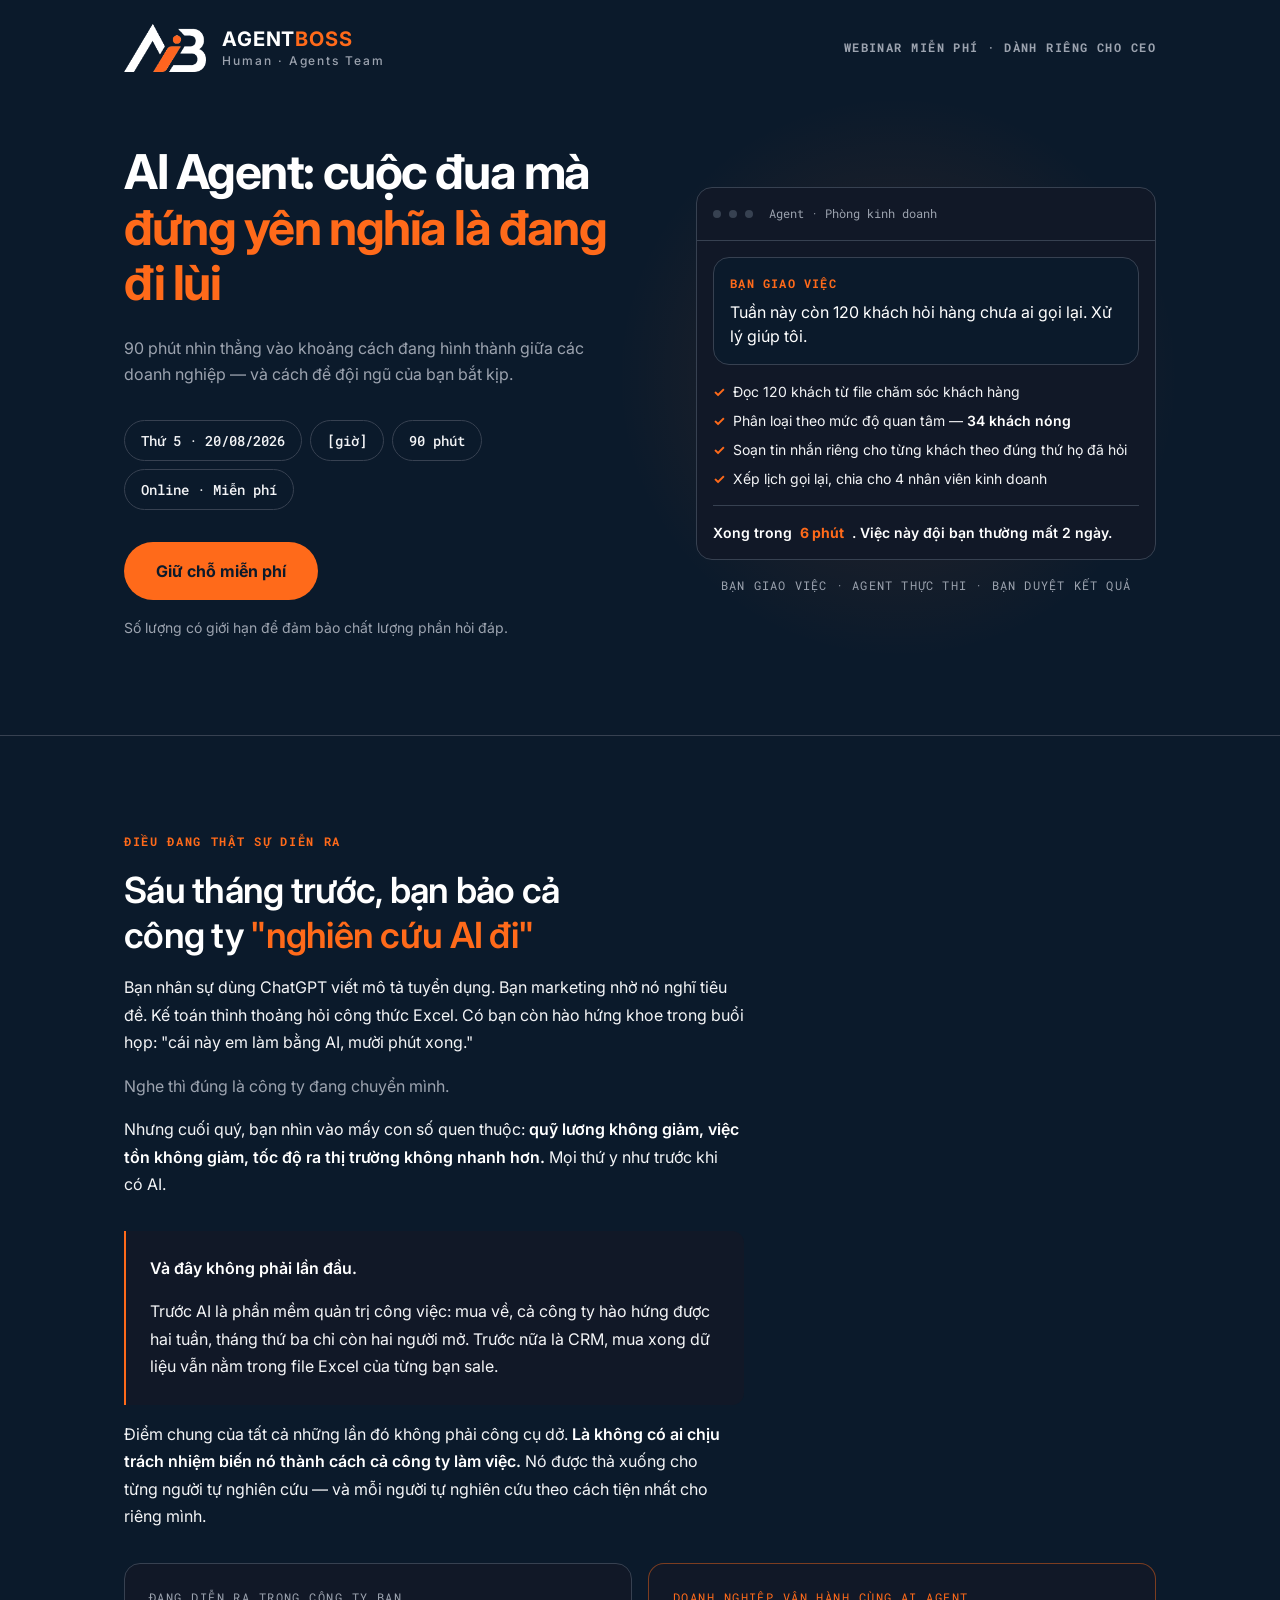
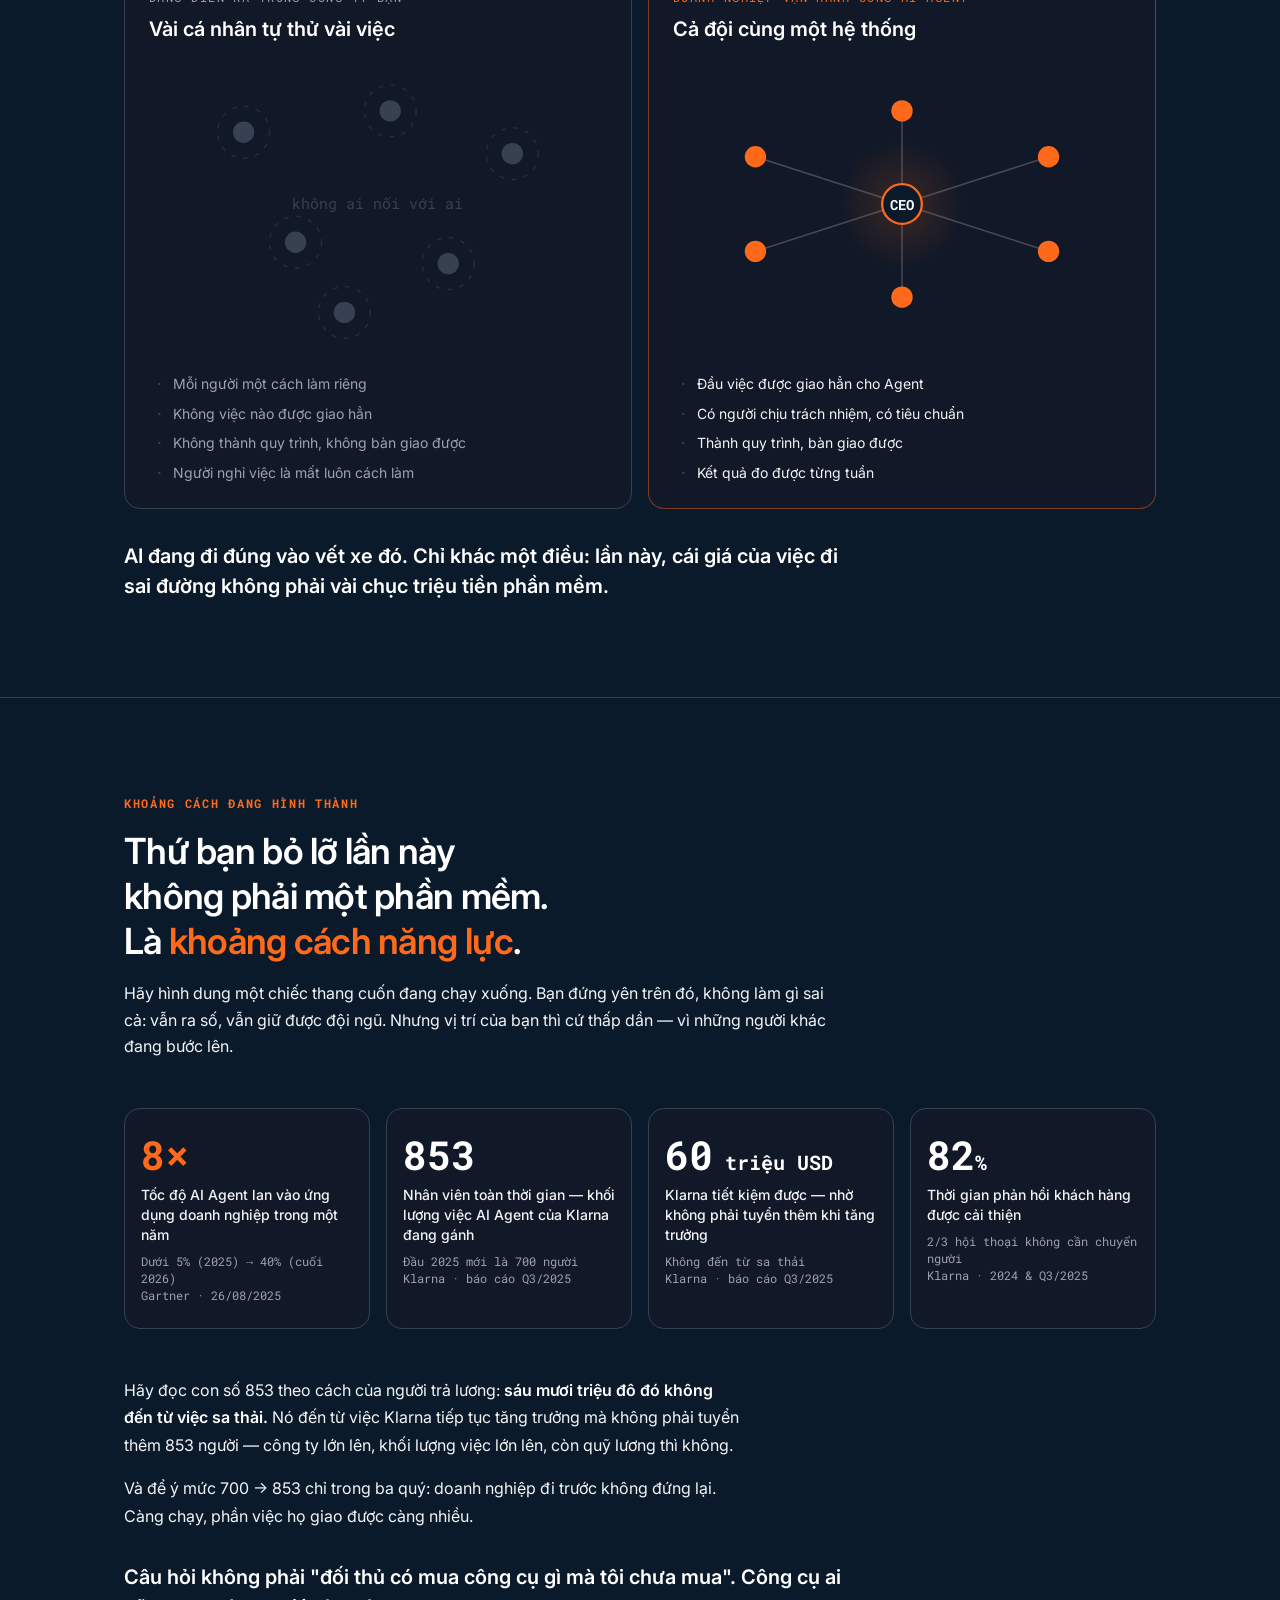
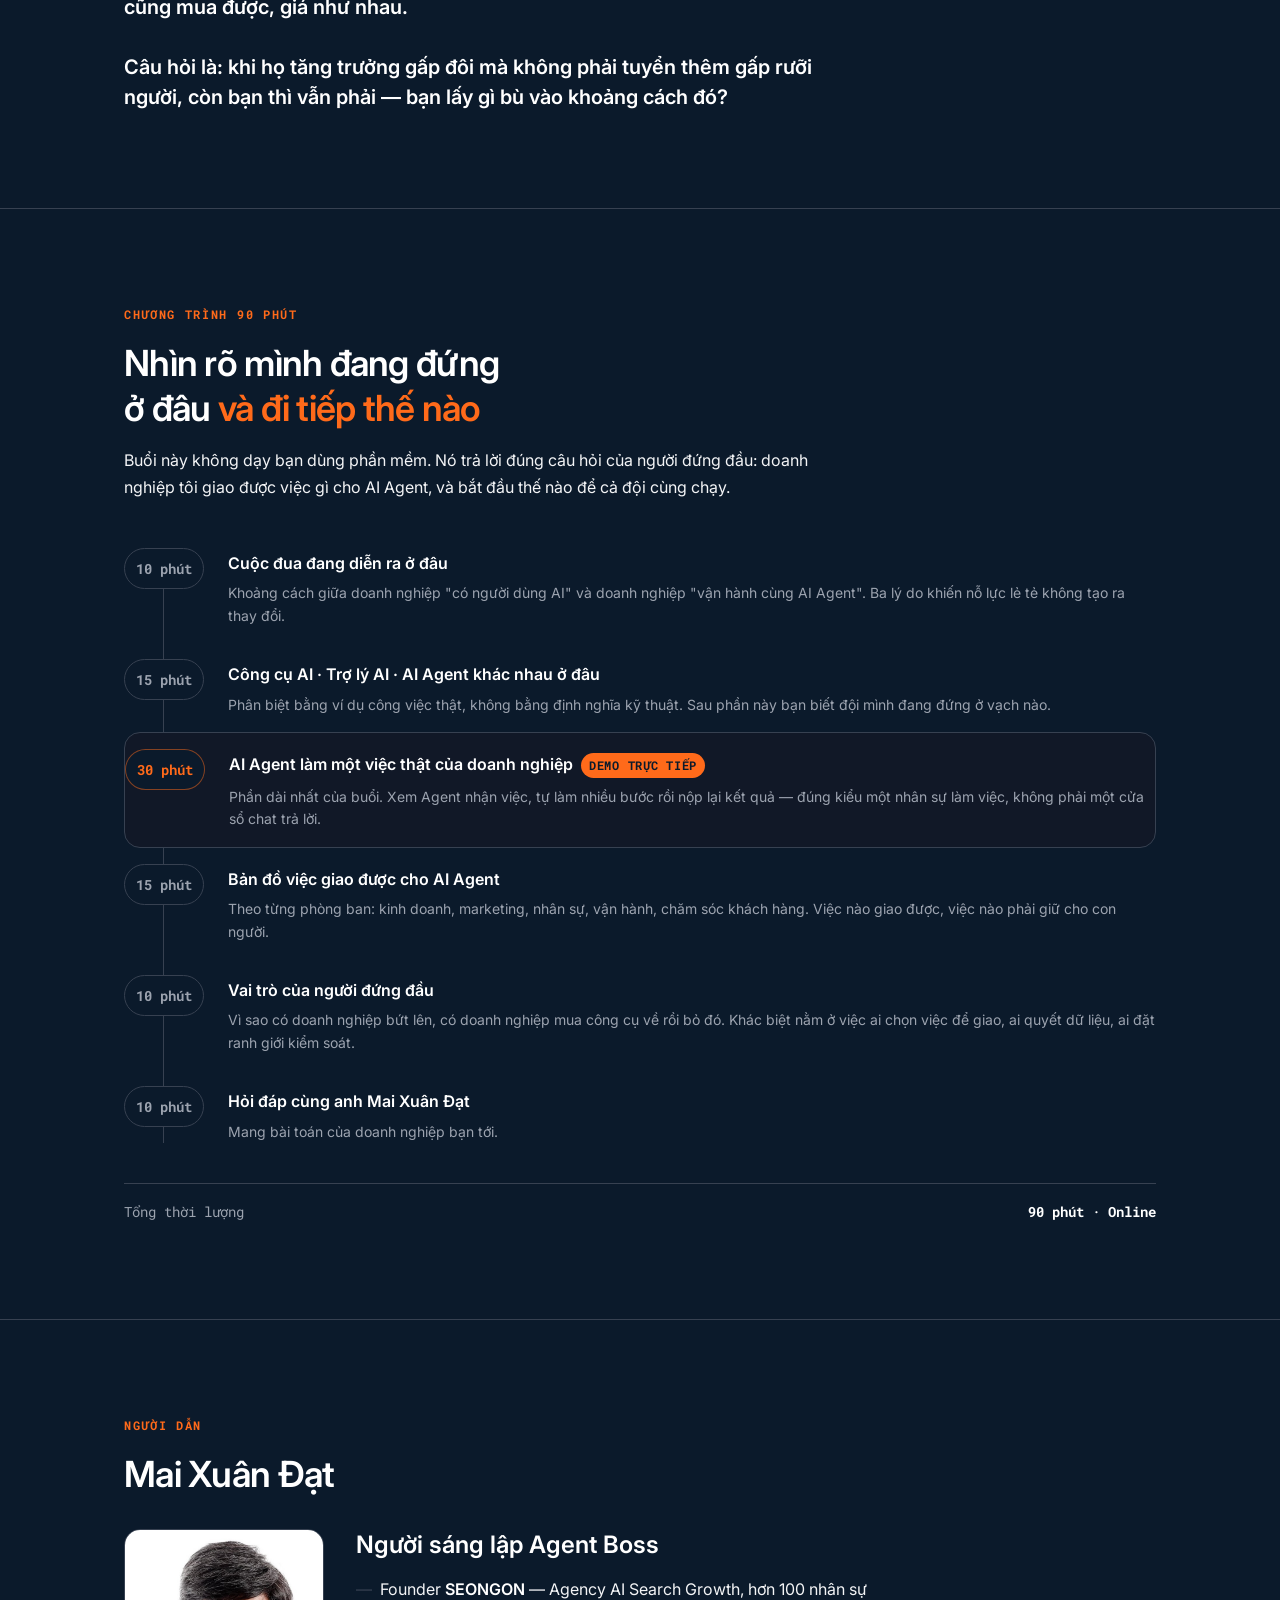
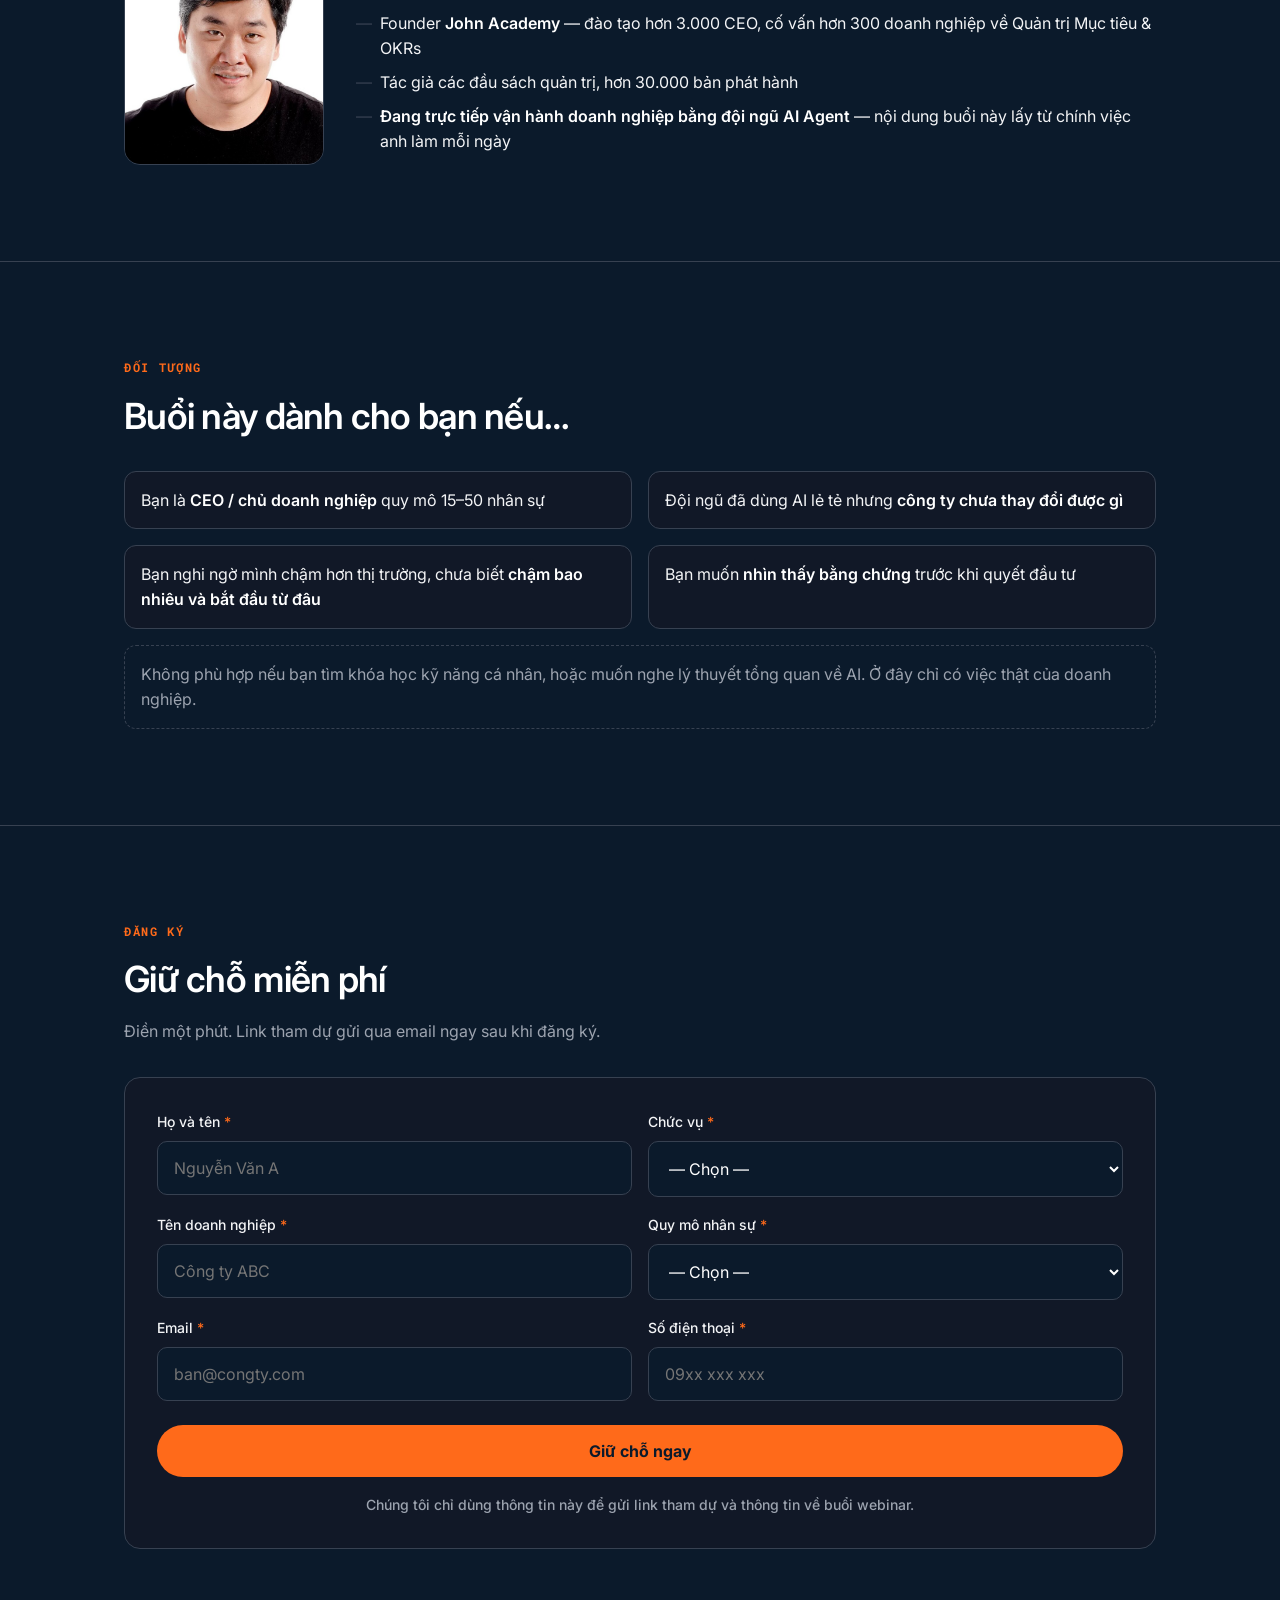
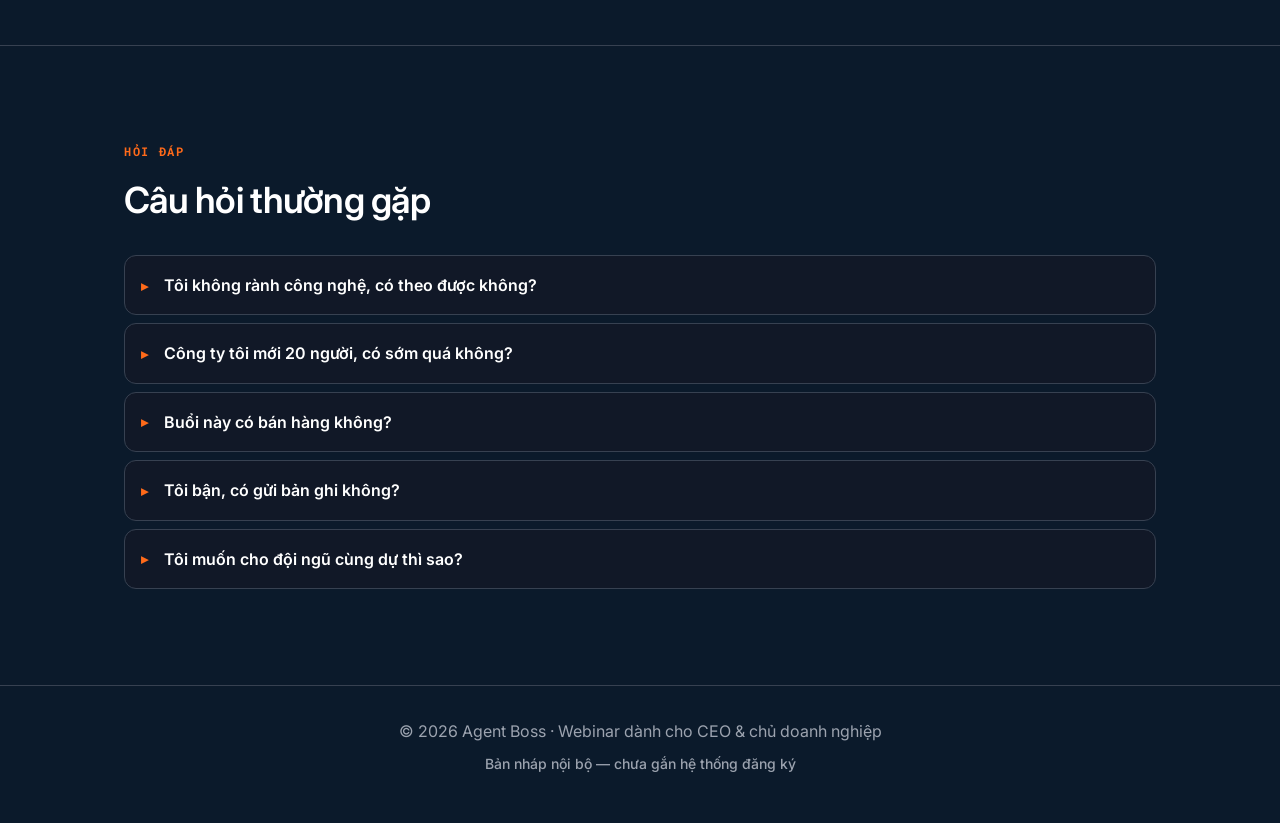
==== commit 40c2d971: "Trang duyet social buoi 4 - Agent setup va toi uu quang cao (09/09)" ====
--- a/b2b-ceo/index.html
+++ b/b2b-ceo/index.html
@@ -4,628 +4,499 @@
 <meta charset="UTF-8">
 <meta name="viewport" content="width=device-width, initial-scale=1">
 <meta name="robots" content="noindex">
-<title>AI Agent: Cuộc chơi mới mà CEO không thể đứng ngoài — Webinar cho CEO</title>
-<meta name="description" content="Webinar dành cho CEO / Founder / C-level. AI Agent giúp tái định nghĩa năng suất doanh nghiệp, mở rộng tăng trưởng và tạo ra lợi thế mà doanh nghiệp chưa bao giờ có.">
+<title>AI Agent: cuộc đua mà đứng yên nghĩa là đang đi lùi — Webinar cho CEO · 20/08/2026</title>
+<meta name="description" content="Webinar miễn phí dành cho CEO và chủ doanh nghiệp. 90 phút nhìn thẳng vào khoảng cách đang hình thành giữa các doanh nghiệp — và cách để đội ngũ của bạn bắt kịp.">
 <link rel="preconnect" href="https://fonts.googleapis.com">
-<link href="https://fonts.googleapis.com/css2?family=Inter:wght@400;500;600;700;800&family=Roboto+Mono:wght@500;700&display=swap" rel="stylesheet">
+<link href="https://fonts.googleapis.com/css2?family=Inter:wght@400;500;600;700&family=Roboto+Mono:wght@500;700&display=swap" rel="stylesheet">
 <style>
-  /* ==== Agent Boss design tokens — theo template canonical (landing Marketing v10) ==== */
+  /* ══ TOKENS — theo brand-guideline-rut-gon.md v2.0 ══ */
   :root{
-    --agent-dark:#0B1A2B;
-    --white:#FFFFFF;
-    --boss-orange:#FF6A1A;
-    --ink-900:#111827;
-    --ink-700:#374151;
-    --ink-500:#9CA3AF;
-    --ink-100:#F3F4F6;
-    --font:'Inter',Arial,sans-serif;
+    --agent-dark:#0B1A2B;   /* nền 80% */
+    --white:#FFFFFF;        /* chữ 15% */
+    --boss-orange:#FF6A1A;  /* nhấn ≤5% */
+    --ink-900:#111827;      /* card tối hơn nền */
+    --ink-700:#374151;      /* viền đậm */
+    --ink-500:#9CA3AF;      /* chữ phụ — Tầng 3 */
     --mono:'Roboto Mono',monospace;
+    /* spacing: chỉ dùng 4/8/16/24/32/48/64/96/128 */
   }
-  html{scroll-behavior:smooth}
-  body{
-    margin:0;background:var(--agent-dark);color:var(--white);
-    font-family:var(--font);font-size:16px;line-height:1.6;
-    -webkit-font-smoothing:antialiased;overflow-x:hidden;
-  }
-  /* KHỔ NGANG THỐNG NHẤT: mọi khối đều nằm trong wrap 1060px */
-  .wrap{max-width:1060px;margin:0 auto;padding:0 22px}
-  a{color:inherit}
-  .t-orange{color:var(--boss-orange)}
-
-  .draft{
-    background:var(--ink-900);border-bottom:1px solid var(--ink-700);
-    text-align:center;font-size:12px;color:var(--ink-500);
-    padding:6px 16px;letter-spacing:.08em;text-transform:uppercase;
-  }
-
-  /* ==== Header ==== */
-  header.site{display:flex;align-items:center;justify-content:space-between;padding:18px 0;gap:12px}
-  .logo-lockup{display:flex;align-items:center;gap:11px}
-  .logo-lockup img{height:38px;width:auto;display:block}
-  .wordmark{font-weight:800;letter-spacing:.04em;font-size:17px;line-height:1.1}
+  *{margin:0;padding:0;box-sizing:border-box}
+  html{scroll-behavior:smooth;overflow-x:hidden}
+  .hero-outer{overflow:hidden}
+  body{background:var(--agent-dark);color:var(--white);font-family:'Inter',Arial,sans-serif;line-height:1.65;-webkit-font-smoothing:antialiased;overflow-x:hidden}
+  h1 br{display:none}
+  @media(min-width:861px){h1 br{display:inline}}
+  .wrap{max-width:1080px;margin:0 auto;padding:0 24px}
+
+  /* ══ THANG CHỮ — đúng guideline mục 4 ══ */
+  h1{font-size:clamp(32px,4.4vw,48px);font-weight:700;letter-spacing:-.03em;line-height:1.16;text-wrap:balance}
+  h2{font-size:clamp(28px,3.6vw,36px);font-weight:600;letter-spacing:-.02em;line-height:1.25;text-wrap:balance;max-width:20ch}
+  h3{font-size:clamp(20px,2.4vw,24px);font-weight:600;line-height:1.35}
+  p{font-size:16px;font-weight:400;color:var(--ink-500)}
+  p.body-light{color:#F3F4F6;max-width:62ch;text-wrap:pretty}
+  .small{font-size:14px;font-weight:500;color:var(--ink-500)}
+  strong{color:var(--white);font-weight:600}
+  .cam{color:var(--boss-orange)}
+  section{padding:96px 0;border-top:1px solid var(--ink-700)}
+  .sec-label{font-family:var(--mono);font-size:12px;font-weight:700;letter-spacing:.14em;text-transform:uppercase;color:var(--boss-orange)}
+  h2+p,h3+p,.sec-label+h2{margin-top:16px}
+  p+p{margin-top:16px}
+
+  /* ══ HEADER ══ */
+  header{padding:24px 0;position:relative;z-index:3}
+  header .wrap{display:flex;align-items:center;justify-content:space-between;gap:16px;flex-wrap:wrap}
+  .logo-lockup{display:flex;align-items:center;gap:16px}
+  .logo-lockup img{height:48px;width:auto;display:block}
+  .wordmark{font-weight:700;letter-spacing:.04em;font-size:20px;line-height:1.1}
   .wordmark .b{color:var(--boss-orange)}
-  .wordmark small{display:block;font-weight:500;font-size:10px;letter-spacing:.18em;color:var(--ink-500)}
-  .btn{
-    display:inline-block;background:var(--boss-orange);color:var(--white);
-    font-weight:700;text-decoration:none;border:none;cursor:pointer;
-    padding:14px 28px;border-radius:10px;font-size:16px;font-family:var(--font);
-    text-align:center;
-  }
+  .wordmark small{display:block;font-weight:500;font-size:12px;letter-spacing:.16em;color:var(--ink-500);margin-top:4px}
+  .eyebrow{font-family:var(--mono);font-size:12px;font-weight:700;letter-spacing:.12em;text-transform:uppercase;color:var(--ink-500)}
+
+  /* ══ HERO: trái = chữ · phải = hệ thống (guideline mục 5) ══ */
+  .hero{position:relative;display:grid;grid-template-columns:1.05fr .95fr;gap:64px;align-items:center;padding:48px 0 96px;border-top:none}
+  .hero>div{position:relative;z-index:2;min-width:0}
+  .glow{position:absolute;right:-6%;top:44%;transform:translateY(-50%);width:640px;height:640px;max-width:100%;border-radius:50%;
+        background:radial-gradient(circle,rgba(255,106,26,.14) 0%,transparent 62%);pointer-events:none;z-index:0}
+  .tier3{margin-top:24px;font-size:16px;color:var(--ink-500);max-width:46ch;text-wrap:pretty}
+  .meta{display:flex;flex-wrap:wrap;gap:8px;margin-top:32px}
+  .meta span{font-family:var(--mono);font-size:14px;font-weight:500;padding:8px 16px;border:1px solid var(--ink-700);border-radius:999px;color:#F3F4F6;white-space:nowrap}
+  .btn{display:inline-block;margin-top:32px;padding:16px 32px;border-radius:999px;background:var(--boss-orange);color:#0B1A2B;
+       font-size:16px;font-weight:700;text-decoration:none;border:none;cursor:pointer;font-family:'Inter',sans-serif}
   .btn:hover{filter:brightness(1.07)}
-  .btn:focus-visible{outline:3px solid var(--white);outline-offset:2px}
-  .btn.small{padding:11px 18px;font-size:14px;white-space:nowrap}
-
-  /* ==== Hero: H1 to, tối đa 2 dòng, chạy hết khổ ngang ==== */
-  .hero-top{padding:36px 0 8px}
-  .pill{
-    display:inline-block;background:var(--ink-900);border:1px solid var(--ink-700);
-    border-radius:999px;padding:7px 16px;font-size:12.5px;font-weight:600;
-    letter-spacing:.12em;text-transform:uppercase;color:var(--ink-500);margin:0 0 22px;
-  }
-  .pill b{color:var(--boss-orange);font-weight:600}
-  h1{
-    font-size:clamp(32px,5.6vw,58px);font-weight:800;letter-spacing:-0.03em;
-    line-height:1.12;margin:0;text-wrap:balance;
-  }
-  @media(min-width:861px){h1 .l2{white-space:nowrap}}
-  .hero{display:grid;grid-template-columns:1fr 1fr;gap:44px;align-items:center;padding:26px 0 20px}
-  .hero-sub{color:var(--ink-500);font-size:17px;max-width:46ch;margin:0 0 28px;text-wrap:pretty}
-  .hero-sub b{color:var(--ink-100);font-weight:600}
-  .hero-cta{display:flex;align-items:center;gap:18px;flex-wrap:wrap}
-  .hero-meta{font-size:14px;color:var(--ink-500);font-variant-numeric:tabular-nums}
-
-  /* ==== Hero visual: biểu đồ khoảng cách năng lực ==== */
-  .chart-shell{position:relative}
-  .chart-glow{
-    position:absolute;inset:-10%;border-radius:24px;
-    background:radial-gradient(circle,rgba(255,106,26,.18) 0%,rgba(255,106,26,0) 70%);
-    filter:blur(36px);pointer-events:none;
-  }
-  .chart-win{
-    position:relative;background:var(--ink-900);border:1px solid var(--ink-700);
-    border-radius:16px;padding:16px 14px 8px;
-  }
-  .chart-win svg{width:100%;height:auto;display:block}
-  .line-agent{stroke-dasharray:640;stroke-dashoffset:640;animation:draw 1.5s .3s ease-out forwards}
-  .line-old{stroke-dasharray:520;stroke-dashoffset:520;animation:draw 1.5s .3s ease-out forwards}
-  .gap-fill{opacity:0;animation:fadeIn .9s 1.5s forwards}
-  .gap-mark{opacity:0;animation:fadeIn .6s 1.9s forwards}
-  .pulse-ring{transform-box:fill-box;transform-origin:center;animation:pulse 2s 2.2s infinite}
-  @keyframes draw{to{stroke-dashoffset:0}}
-  @keyframes fadeIn{to{opacity:1}}
-  @keyframes pulse{0%{transform:scale(.5);opacity:.9}70%{transform:scale(1.9);opacity:0}100%{transform:scale(1.9);opacity:0}}
-  @media (prefers-reduced-motion: reduce){
-    html{scroll-behavior:auto}
-    .line-agent,.line-old{animation:none;stroke-dashoffset:0}
-    .gap-fill,.gap-mark{animation:none;opacity:1}
-    .pulse-ring{animation:none;opacity:0}
-  }
-  .chart-cap{margin:10px 0 4px;text-align:center;font-family:var(--mono);font-size:11.5px;letter-spacing:.1em;color:var(--ink-500);text-transform:uppercase}
-
-  /* ==== Đoạn dẫn khối 1 ==== */
-  .intro{padding:26px 0 8px}
-  .intro>p{margin:0 0 22px;font-size:17.5px;line-height:1.7;color:var(--ink-100);text-wrap:pretty}
-  .intro>p b{color:var(--white)}
-
-  /* ==== Sections ==== */
-  section{padding:56px 0 8px}
-  .sec-eyebrow{
-    font-size:12.5px;font-weight:600;letter-spacing:.18em;text-transform:uppercase;
-    color:var(--boss-orange);margin:0 0 8px;
-  }
-  h2{
-    font-size:clamp(22px,3vw,30px);font-weight:700;letter-spacing:-0.02em;
-    line-height:1.2;margin:0 0 20px;text-wrap:balance;
-  }
-  .prose p{margin:0 0 10px;color:var(--ink-100);text-wrap:pretty}
-  .prose p b{color:var(--white)}
-  .note{font-size:13.5px;color:var(--ink-500);font-style:italic;margin-top:16px}
-
-  /* ==== 3 nấc tiến hoá ==== */
-  .evo{display:grid;grid-template-columns:1fr auto 1fr auto 1.15fr;gap:10px;align-items:stretch;margin:0 0 4px}
-  .evo .card{display:flex;flex-direction:column}
-  .evo-arrow{align-self:center;color:var(--ink-500);font-size:20px;font-weight:700}
-  .card{background:var(--ink-900);border:1px solid var(--ink-700);border-radius:14px;padding:20px;box-sizing:border-box}
-  .card .k{font-family:var(--mono);font-size:11px;letter-spacing:.14em;text-transform:uppercase;color:var(--ink-500);margin:0 0 6px}
-  .card h3{margin:0 0 6px;font-size:16.5px;font-weight:600}
-  .card p{margin:0;font-size:14px;color:var(--ink-500);text-wrap:pretty}
-  .card.hot{border-color:rgba(255,106,26,.55)}
-  .card.hot .k{color:var(--boss-orange)}
-  .card.hot p{color:var(--ink-100)}
-
-  .quoteline{
-    margin:22px 0 0;padding:18px 22px;border-left:3px solid var(--boss-orange);
-    background:var(--ink-900);border-radius:0 12px 12px 0;
-  }
-  .quoteline p{margin:0;font-size:16.5px;color:var(--ink-100);text-wrap:pretty}
-  .quoteline p+p{margin-top:10px}
-  .quoteline b{color:var(--white)}
-
-  /* ==== 6 bài toán cấp thiết — chip grid ==== */
-  .busy{display:grid;grid-template-columns:repeat(3,1fr);gap:10px;margin:6px 0 24px}
-  .busy div{
-    background:var(--ink-900);border:1px solid var(--ink-700);border-radius:12px;
-    padding:13px 16px;font-size:14px;color:var(--ink-100);display:flex;gap:10px;align-items:center;
-  }
-  .busy i{font-style:normal;color:var(--ink-500);font-family:var(--mono);font-size:12px}
-
-  /* ==== 5 bài toán sống còn — card + icon + số chìm ==== */
-  .benefits{display:grid;grid-template-columns:repeat(2,1fr);gap:16px;margin-top:6px}
-  .benefit{
-    position:relative;overflow:hidden;
-    background:var(--ink-900);border:1px solid var(--ink-700);border-radius:14px;
-    padding:22px;display:flex;gap:16px;align-items:flex-start;
-    transition:transform .18s ease,border-color .18s ease;
-  }
-  .benefit:hover{transform:translateY(-3px);border-color:rgba(255,106,26,.55)}
-  .benefit::after{
-    content:attr(data-num);position:absolute;right:12px;top:2px;
-    font-family:var(--mono);font-size:52px;font-weight:700;line-height:1;
-    color:rgba(255,106,26,.12);pointer-events:none;
-  }
-  .benefit.wide{
-    grid-column:1/-1;border-color:rgba(255,106,26,.6);
-    background:linear-gradient(90deg,rgba(255,106,26,.10),rgba(255,106,26,.02) 60%,var(--ink-900));
-  }
-  .b-icon{
-    flex:0 0 48px;width:48px;height:48px;border-radius:12px;
-    background:rgba(255,106,26,.10);border:1px solid rgba(255,106,26,.4);
-    display:flex;align-items:center;justify-content:center;
-  }
-  .b-icon svg{width:24px;height:24px;stroke:var(--boss-orange);stroke-width:1.7;fill:none;stroke-linecap:round;stroke-linejoin:round}
-  .b-icon .dim{stroke:var(--ink-100)}
-  .benefit h3{margin:0 0 5px;font-size:17px;font-weight:700}
-  .benefit p{margin:0;font-size:14px;color:var(--ink-500);text-wrap:pretty}
-  .benefit p b{color:var(--ink-100)}
-
-  .punch{
-    margin:34px auto 0;text-align:center;max-width:56ch;
-    font-size:clamp(19px,2.4vw,24px);font-weight:700;line-height:1.45;text-wrap:balance;
-  }
-
-  /* ==== 4 câu hỏi — timeline ==== */
-  .agenda{position:relative;margin-top:6px}
-  .agenda::before{content:'';position:absolute;left:37px;top:18px;bottom:18px;width:2px;background:var(--ink-700)}
-  .a-item{position:relative;display:flex;gap:20px;padding:11px 0;align-items:flex-start}
-  .a-time{
-    position:relative;z-index:1;flex:0 0 76px;text-align:center;font-family:var(--mono);
-    font-size:12.5px;font-weight:700;color:var(--boss-orange);background:var(--agent-dark);
-    border:1px solid rgba(255,106,26,.5);border-radius:999px;padding:6px 0;
-  }
+  .undercta{margin-top:16px;font-size:14px;color:var(--ink-500)}
+
+  /* ══ KHUNG DEMO — Lớp 3, sắc nét nhất (guideline mục 6 & 7) ══ */
+  .demo{position:relative;border:1px solid var(--ink-700);border-radius:16px;background:var(--ink-900);overflow:hidden}
+  .demo-bar{display:flex;align-items:center;gap:8px;padding:16px;border-bottom:1px solid var(--ink-700)}
+  .demo-bar i{width:8px;height:8px;border-radius:50%;background:var(--ink-700);display:block}
+  .demo-bar span{margin-left:8px;font-family:var(--mono);font-size:12px;color:var(--ink-500)}
+  .demo-body{padding:16px;display:grid;gap:16px}
+  .msg{padding:16px;border-radius:16px;background:var(--agent-dark);border:1px solid var(--ink-700);font-size:16px;color:var(--white);line-height:1.5}
+  .msg b{display:block;font-family:var(--mono);font-size:12px;letter-spacing:.1em;color:var(--boss-orange);margin-bottom:8px}
+  .log{display:grid;gap:8px}
+  .log div{display:flex;gap:8px;align-items:flex-start;font-size:14px;color:#F3F4F6;line-height:1.5}
+  .log i{flex:none;color:var(--boss-orange);font-style:normal;font-weight:700}
+  .log .done{margin-top:8px;padding-top:16px;border-top:1px solid var(--ink-700);color:var(--white);font-weight:600}
+  .log .done b{color:var(--boss-orange)}
+  .syscap{margin-top:16px;text-align:center;font-family:var(--mono);font-size:12px;letter-spacing:.1em;color:var(--ink-500);text-transform:uppercase}
+
+  /* ══ STAT — visual hoá số liệu ══ */
+  .stats{display:grid;grid-template-columns:repeat(4,1fr);gap:16px;margin-top:48px}
+  .stat{padding:24px 16px;background:var(--ink-900);border:1px solid var(--ink-700);border-radius:16px}
+  .stat .n{font-family:var(--mono);font-size:clamp(30px,3.6vw,40px);font-weight:700;color:var(--white);line-height:1.1;font-variant-numeric:tabular-nums}
+  .stat .n.hi{color:var(--boss-orange)}
+  .stat .l{margin-top:8px;font-size:14px;font-weight:500;color:#F3F4F6;line-height:1.45}
+  .stat .s{margin-top:8px;font-family:var(--mono);font-size:12px;color:var(--ink-500);line-height:1.4}
+
+  /* ══ CÂU CHUYỆN ══ */
+  .story{max-width:62ch}
+  .story p{margin-top:16px;font-size:16px;color:#F3F4F6;line-height:1.72;text-wrap:pretty}
+  .story p.plain{color:var(--ink-500)}
+  .quoteline{margin-top:32px;padding:24px;border-left:2px solid var(--boss-orange);background:var(--ink-900);border-radius:0 12px 12px 0}
+  .quoteline p{margin-top:0;font-size:16px}
+  .quoteline p+p{margin-top:16px}
+  .punch{margin-top:32px;font-size:20px;font-weight:600;color:var(--white);line-height:1.5;max-width:56ch;text-wrap:pretty}
+
+  /* ══ SO SÁNH 2 CỘT ══ */
+  .vs{display:grid;grid-template-columns:1fr 1fr;gap:16px;margin-top:32px}
+  .vs>div{padding:24px;border-radius:16px;border:1px solid var(--ink-700);background:var(--ink-900);display:flex;flex-direction:column}
+  .vs>div ul{margin-top:auto;padding-top:16px}
+  .vs .on{border-color:rgba(255,106,26,.45)}
+  .vs .k{font-family:var(--mono);font-size:12px;letter-spacing:.12em;text-transform:uppercase;color:var(--ink-500)}
+  .vs .on .k{color:var(--boss-orange)}
+  .vs h4{margin-top:8px;font-size:20px;font-weight:600;line-height:1.35}
+  .vs ul{margin-top:16px;list-style:none}
+  .vs li{position:relative;padding-left:24px;margin-top:8px;font-size:14px;color:var(--ink-500);line-height:1.55}
+  .vs li::before{content:"·";position:absolute;left:8px;color:var(--ink-700);font-weight:700}
+  .vs .on li{color:#F3F4F6}
+
+  /* ══ AGENDA — timeline có thời lượng ══ */
+  .agenda{position:relative;margin-top:32px}
+  .agenda::before{content:'';position:absolute;left:39px;top:16px;bottom:16px;width:1px;background:var(--ink-700)}
+  .a-item{position:relative;display:flex;gap:24px;padding:16px 0;align-items:flex-start}
+  .a-time{position:relative;z-index:1;flex:0 0 80px;text-align:center;font-family:var(--mono);font-size:14px;font-weight:700;
+          color:var(--ink-500);background:var(--agent-dark);border:1px solid var(--ink-700);border-radius:999px;padding:8px 0}
+  .a-item.demo .a-time{color:var(--boss-orange);border-color:rgba(255,106,26,.5)}
   .a-body{padding-top:4px}
-  .a-body b{font-size:16px;color:var(--white);line-height:1.4}
-  .a-body p{margin:3px 0 0;font-size:14.5px;color:var(--ink-500);line-height:1.6;text-wrap:pretty}
-  .a-body p b{font-size:inherit;color:var(--ink-100)}
-
-  /* ==== Ai thắng trong làn sóng công nghệ ==== */
-  .vs2{display:grid;grid-template-columns:1fr 1fr;gap:16px;margin-top:6px}
-  .vs2>div{background:var(--ink-900);border:1px solid var(--ink-700);border-radius:14px;padding:20px}
-  .vs2 .mark{font-size:20px;font-weight:700;color:var(--ink-500)}
-  .vs2 .win{border-color:rgba(255,106,26,.55)}
-  .vs2 .win .mark{color:var(--boss-orange)}
-  .vs2 h3{margin:6px 0 6px;font-size:16.5px;font-weight:600}
-  .vs2 p{margin:0;font-size:14px;color:var(--ink-500);text-wrap:pretty}
-  .vs2 .win p{color:var(--ink-100)}
-
-  /* ==== 5 quyết định CEO ==== */
-  .decide-lead{margin:26px 0 0;font-size:16px;color:var(--ink-100);text-wrap:pretty}
-  .decide-lead b{color:var(--white)}
-  .decide{display:grid;grid-template-columns:repeat(5,1fr);gap:10px;margin-top:14px}
-  .decide div{
-    background:var(--ink-900);border:1px solid rgba(255,106,26,.45);border-radius:12px;
-    padding:14px 10px;text-align:center;font-family:var(--mono);font-size:13.5px;font-weight:700;
-  }
-
-  /* ==== Diễn giả ==== */
-  .sp{display:flex;gap:22px;align-items:center;background:var(--ink-900);border:1px solid var(--ink-700);border-radius:14px;padding:20px;margin-top:6px}
-  .sp img{width:150px;height:150px;border-radius:14px;object-fit:cover;object-position:top;flex:none;border:2px solid var(--boss-orange)}
-  .sp-role{display:inline-block;font-size:11px;font-weight:700;letter-spacing:.1em;text-transform:uppercase;color:var(--boss-orange)}
-  .sp h4{margin:2px 0 8px;font-size:18.5px;font-weight:700;color:var(--white)}
-  .sp ul{margin:0;padding:0;list-style:none;display:grid;gap:5px}
-  .sp li{position:relative;padding-left:18px;font-size:13.5px;color:var(--ink-500);line-height:1.55}
-  .sp li::before{content:"—";position:absolute;left:0;color:var(--ink-700)}
-  .sp li b{color:var(--ink-100)}
-
-  /* ==== Dành cho ai ==== */
-  .cards3{display:grid;grid-template-columns:repeat(3,1fr);gap:16px;margin-top:6px}
-
-  /* ==== Sau webinar — checklist 2 cột ==== */
-  .gain{display:grid;grid-template-columns:1fr 1fr;gap:12px;margin-top:6px;padding:0;list-style:none}
-  .gain li{
-    background:var(--ink-900);border:1px solid var(--ink-700);border-radius:12px;
-    padding:15px 17px 15px 44px;position:relative;font-size:14px;color:var(--ink-100);line-height:1.55;text-wrap:pretty;
-  }
-  .gain li::before{content:"✓";position:absolute;left:17px;top:14px;color:var(--boss-orange);font-weight:700}
-  .gain li.wide{grid-column:1/-1}
-
-  /* ==== CTA / form ==== */
-  .cta-box{
-    background:var(--ink-900);border:1px solid rgba(255,106,26,.4);border-radius:20px;
-    padding:36px;display:grid;grid-template-columns:1.05fr .95fr;gap:36px;align-items:start;
-  }
-  .evt{margin:16px 0 0;padding:0;list-style:none;display:grid;gap:9px}
-  .evt li{display:flex;gap:10px;align-items:baseline;font-size:14.5px;color:var(--ink-100)}
-  .evt li b{color:var(--white)}
-  .evt li i{font-style:normal;color:var(--boss-orange);font-weight:700}
-  form{display:grid;gap:12px}
-  label{font-size:12.5px;font-weight:600;color:var(--ink-500);display:grid;gap:5px}
-  input,select{
-    background:var(--agent-dark);border:1px solid var(--ink-700);border-radius:8px;
-    color:var(--white);padding:12px 14px;font-size:15px;font-family:var(--font);width:100%;box-sizing:border-box;
-  }
-  input:focus-visible,select:focus-visible{outline:2px solid var(--boss-orange);outline-offset:1px;border-color:var(--boss-orange)}
-  form .btn{width:100%}
-  .form-note{font-size:12px;color:var(--ink-500);margin-top:2px;text-align:center}
-
-  /* ==== Khối chốt ==== */
-  .closing{text-align:center;padding-bottom:24px}
-  .closing .lead{font-size:15px;color:var(--ink-500);margin:0 0 4px}
-  .closing .q{font-size:17px;font-weight:600;color:var(--ink-100);margin:0 0 18px}
-
-  footer{
-    border-top:1px solid var(--ink-700);padding:24px 0 36px;margin-top:56px;
-    font-size:12.5px;color:var(--ink-500);
-  }
-  footer .wrap{display:flex;justify-content:space-between;gap:14px;flex-wrap:wrap}
-
+  .a-body b{display:block;font-size:16px;font-weight:600;color:var(--white);line-height:1.4}
+  .a-body p{margin-top:8px;font-size:14px;color:var(--ink-500);line-height:1.6}
+  .a-tag{display:inline-block;margin-left:8px;padding:4px 8px;border-radius:999px;background:var(--boss-orange);color:#0B1A2B;
+         font-family:var(--mono);font-size:12px;font-weight:700;letter-spacing:.06em;vertical-align:middle}
+  .a-total{margin-top:24px;padding-top:16px;border-top:1px solid var(--ink-700);display:flex;justify-content:space-between;font-family:var(--mono);font-size:14px;color:var(--ink-500)}
+  .a-total b{color:var(--white)}
+
+  /* ══ DIỄN GIẢ ══ */
+  .spk{display:grid;grid-template-columns:200px 1fr;gap:32px;align-items:start;margin-top:32px}
+  .spk img{width:200px;height:236px;object-fit:cover;object-position:center top;border-radius:16px;border:1px solid var(--ink-700)}
+  .spk ul{margin-top:16px;list-style:none}
+  .spk li{position:relative;padding-left:24px;margin-top:8px;font-size:16px;color:#F3F4F6;line-height:1.6}
+  .spk li::before{content:"—";position:absolute;left:0;color:var(--ink-700)}
+
+  /* ══ AI NÊN DỰ ══ */
+  .who{display:grid;grid-template-columns:1fr 1fr;gap:16px;margin-top:32px}
+  .who div{padding:16px 16px;border-radius:12px;background:var(--ink-900);border:1px solid var(--ink-700);font-size:16px;color:#F3F4F6;line-height:1.55}
+  .who .no{grid-column:1/-1;border-style:dashed;background:transparent;color:var(--ink-500)}
+
+  /* ══ FORM ══ */
+  .formbox{margin-top:32px;padding:32px;border-radius:16px;background:var(--ink-900);border:1px solid var(--ink-700)}
+  .g2{display:grid;grid-template-columns:1fr 1fr;gap:16px}
+  .field{margin-bottom:16px}
+  label{display:block;font-size:14px;font-weight:500;color:#F3F4F6;margin-bottom:8px}
+  label i{color:var(--boss-orange);font-style:normal}
+  input,select{width:100%;padding:16px 16px;border-radius:10px;background:var(--agent-dark);border:1px solid var(--ink-700);
+    color:var(--white);font-family:'Inter',sans-serif;font-size:16px}
+  input:focus,select:focus{outline:none;border-color:var(--boss-orange)}
+  .btn.full{display:block;width:100%;text-align:center;margin-top:8px}
+
+  /* ══ FAQ ══ */
+  details{margin-top:8px;border:1px solid var(--ink-700);border-radius:12px;background:var(--ink-900);overflow:hidden}
+  summary{padding:16px 16px;font-size:16px;font-weight:600;cursor:pointer;list-style:none;display:flex;gap:16px;align-items:center}
+  summary::-webkit-details-marker{display:none}
+  summary::before{content:"▸";color:var(--boss-orange);font-size:14px;transition:transform .15s;flex:none}
+  details[open] summary::before{transform:rotate(90deg)}
+  details p{padding:0 24px 24px 48px;font-size:16px;color:var(--ink-500)}
+
+  footer{padding:32px 0 48px;border-top:1px solid var(--ink-700);font-size:14px;color:var(--ink-500);text-align:center}
   .sticky-cta{display:none}
 
+  /* ══ MOBILE ══ */
   @media (max-width:860px){
-    .hero{grid-template-columns:1fr;gap:36px;padding-top:18px}
-    .evo{grid-template-columns:1fr}
-    .evo-arrow{transform:rotate(90deg);justify-self:center}
-    .busy{grid-template-columns:1fr 1fr}
-    .benefits,.gain,.vs2{grid-template-columns:1fr}
-    .cards3{grid-template-columns:1fr}
-    .decide{grid-template-columns:repeat(2,1fr)}
-    .decide div:last-child{grid-column:1/-1}
-    .cta-box{grid-template-columns:1fr;padding:24px}
-    .cta-box .form-col{order:-1}
-    .a-time{flex-basis:62px;font-size:11.5px}
-    .agenda::before{left:30px}
-    .sp{flex-direction:column;align-items:flex-start}
-    .sp img{width:104px;height:104px}
-    .wordmark small{display:none}
-    body{padding-bottom:66px}
-    .sticky-cta{
-      display:block;position:fixed;bottom:0;left:0;right:0;z-index:10;
-      padding:10px 16px;background:rgba(11,26,43,.96);border-top:1px solid var(--ink-700);
-    }
-    .sticky-cta .btn{width:100%;box-sizing:border-box;padding:13px}
+    section{padding:64px 0}
+    .hero{grid-template-columns:1fr;gap:48px;padding:24px 0 64px}
+    .glow{right:-30%;top:22%;width:420px;height:420px}
+    .sysbox{max-width:360px;margin:0 auto}
+    .stats{grid-template-columns:repeat(2,1fr)}
+    .vs,.who,.g2{grid-template-columns:1fr}
+    .spk{grid-template-columns:1fr}
+    .spk img{width:150px;height:178px}
+    .a-time{flex:0 0 66px;font-size:12px}
+    .agenda::before{left:32px}
+    .a-item{gap:16px}
+    .formbox{padding:24px}
+    body{padding-bottom:64px}
+    .sticky-cta{display:block;position:fixed;bottom:0;left:0;right:0;z-index:20;padding:16px 16px;
+      background:rgba(11,26,43,.97);border-top:1px solid var(--ink-700)}
+    .sticky-cta .btn{margin-top:0;width:100%;padding:16px}
   }
   @media (max-width:520px){
-    .busy{grid-template-columns:1fr}
+    .stats{grid-template-columns:1fr}
+    h1{font-size:28px;letter-spacing:-.02em}
+    h2{font-size:24px}
+    .wrap{padding:0 24px}
+    .meta span{font-size:12px;padding:8px 16px}
+    .story p,.punch{font-size:16px}
+    .punch{font-size:16px}
   }
 </style>
 </head>
 <body>
 
-<div class="draft">Bản nháp nội bộ · chờ duyệt, chưa phải trang chính thức</div>
-
-<div class="wrap">
-
-  <!-- ===== HEADER ===== -->
-  <header class="site">
+<header>
+  <div class="wrap">
     <div class="logo-lockup">
       <img src="assets/logo-mark-only-on-dark-v2.png" alt="">
-      <div class="wordmark">AGENT <span class="b">BOSS</span>
-        <small>HUMAN · AGENTS TEAM</small>
-      </div>
-    </div>
-    <a class="btn small" href="#dang-ky">Đăng ký tham dự</a>
-  </header>
-
-  <!-- ===== KHỐI 1 — HERO ===== -->
-  <div class="hero-top">
-    <span class="pill">Webinar · dành cho <b>CEO / Founder / C-level</b></span>
-    <h1>AI Agent: Cuộc chơi mới<br><span class="l2">mà CEO <span class="t-orange">không thể đứng ngoài</span></span></h1>
-  </div>
-
+      <span class="wordmark">AGENT<span class="b">BOSS</span><small>Human · Agents Team</small></span>
+    </div>
+    <span class="eyebrow">Webinar miễn phí · dành riêng cho CEO</span>
+  </div>
+</header>
+
+<!-- ══════════ HERO ══════════ -->
+<section class="hero-outer" style="border:none;padding:0">
+<div class="wrap">
   <div class="hero">
+    <span class="glow" aria-hidden="true"></span>
+
     <div>
-      <p class="hero-sub"><b>Tái định nghĩa năng suất doanh nghiệp, mở rộng tăng trưởng</b> và tạo ra lợi thế mà doanh nghiệp chưa bao giờ có.</p>
-      <div class="hero-cta">
-        <a class="btn" href="#dang-ky">Đăng ký tham dự webinar</a>
-        <span class="hero-meta">Ngày &amp; giờ: sắp công bố · Online</span>
-      </div>
-    </div>
-
-    <!-- Minh họa: khoảng cách năng lực mở dần -->
-    <div class="chart-shell" role="img" aria-label="Biểu đồ: hai doanh nghiệp cùng xuất phát điểm hôm nay — doanh nghiệp vận hành cùng AI Agent bứt lên, doanh nghiệp vận hành cách cũ đi ngang, khoảng cách năng lực mở dần trong 5 năm">
-      <div class="chart-glow"></div>
-      <div class="chart-win" aria-hidden="true">
-        <svg viewBox="0 0 560 410">
-          <defs>
-            <linearGradient id="areaGrad" x1="0" y1="0" x2="0" y2="1">
-              <stop offset="0%" stop-color="#FF6A1A" stop-opacity=".38"/>
-              <stop offset="100%" stop-color="#FF6A1A" stop-opacity=".02"/>
-            </linearGradient>
-            <filter id="lineGlow" x="-30%" y="-30%" width="160%" height="160%">
-              <feGaussianBlur stdDeviation="5" result="b"/>
-              <feMerge><feMergeNode in="b"/><feMergeNode in="SourceGraphic"/></feMerge>
-            </filter>
-          </defs>
-
-          <!-- trục đáy -->
-          <line x1="42" y1="336" x2="534" y2="336" stroke="#374151" stroke-width="1"/>
-
-          <!-- vùng khoảng cách (gradient cam) -->
-          <path class="gap-fill" d="M56,296 C220,282 350,196 502,66 L502,250 C350,272 220,286 56,296 Z" fill="url(#areaGrad)"/>
-
-          <!-- đường: cách cũ (xám, đi ngang) -->
-          <path class="line-old" d="M56,296 C220,286 350,272 502,250" fill="none" stroke="#9CA3AF" stroke-width="2.5" stroke-linecap="round"/>
-          <!-- đường: có AI Agent (cam, bứt lên, có glow) -->
-          <path class="line-agent" d="M56,296 C220,282 350,196 502,66" fill="none" stroke="#FF6A1A" stroke-width="4.5" stroke-linecap="round" filter="url(#lineGlow)"/>
-
-          <!-- điểm xuất phát chung -->
-          <circle cx="56" cy="296" r="6" fill="#0B1A2B" stroke="#F3F4F6" stroke-width="2"/>
-
-          <!-- nhãn khoảng cách + mũi tên 2 đầu -->
-          <g class="gap-mark">
-            <circle class="pulse-ring" cx="502" cy="66" r="10" fill="none" stroke="#FF6A1A" stroke-width="2"/>
-            <circle cx="502" cy="66" r="7" fill="#FF6A1A"/>
-            <circle cx="502" cy="250" r="6" fill="#9CA3AF"/>
-            <line x1="502" y1="84" x2="502" y2="234" stroke="#FF6A1A" stroke-width="2" stroke-dasharray="5 5"/>
-            <path d="M502,78 l-5,9 h10 z" fill="#FF6A1A"/>
-            <path d="M502,240 l-5,-9 h10 z" fill="#FF6A1A"/>
-            <text x="490" y="152" fill="#FF6A1A" font-family="Roboto Mono, monospace" font-size="15" font-weight="700" text-anchor="end">KHOẢNG CÁCH</text>
-            <text x="490" y="172" fill="#FF6A1A" font-family="Roboto Mono, monospace" font-size="15" font-weight="700" text-anchor="end">NĂNG LỰC</text>
+      <!-- Tiêu đề 3 tầng: Tầng 2 trắng + Tầng 1 cam (từ khoá) + Tầng 3 xám -->
+      <h1>AI Agent: cuộc đua mà<br><span class="cam">đứng yên nghĩa là đang đi lùi</span></h1>
+
+      <p class="tier3">90 phút nhìn thẳng vào khoảng cách đang hình thành giữa các doanh nghiệp — và cách để đội ngũ của bạn bắt kịp.</p>
+
+      <div class="meta">
+        <span>Thứ 5 · 20/08/2026</span>
+        <span>[giờ]</span>
+        <span>90 phút</span>
+        <span>Online · Miễn phí</span>
+      </div>
+
+      <a class="btn" href="#dangky">Giữ chỗ miễn phí</a>
+      <p class="undercta">Số lượng có giới hạn để đảm bảo chất lượng phần hỏi đáp.</p>
+    </div>
+
+    <div>
+      <!-- Lớp 3: khung làm việc thật — CEO giao việc, Agent thực thi -->
+      <div class="demo" role="img" aria-label="Minh hoạ: CEO giao một việc tồn đọng, AI Agent tự xử lý từng bước và báo kết quả">
+        <div class="demo-bar"><i></i><i></i><i></i><span>Agent · Phòng kinh doanh</span></div>
+        <div class="demo-body">
+          <div class="msg"><b>BẠN GIAO VIỆC</b>Tuần này còn 120 khách hỏi hàng chưa ai gọi lại. Xử lý giúp tôi.</div>
+          <div class="log">
+            <div><i>✓</i><span>Đọc 120 khách từ file chăm sóc khách hàng</span></div>
+            <div><i>✓</i><span>Phân loại theo mức độ quan tâm — <strong>34 khách nóng</strong></span></div>
+            <div><i>✓</i><span>Soạn tin nhắn riêng cho từng khách theo đúng thứ họ đã hỏi</span></div>
+            <div><i>✓</i><span>Xếp lịch gọi lại, chia cho 4 nhân viên kinh doanh</span></div>
+            <div class="done">Xong trong <b>6 phút</b>. Việc này đội bạn thường mất 2 ngày.</div>
+          </div>
+        </div>
+      </div>
+      <p class="syscap">Bạn giao việc · Agent thực thi · Bạn duyệt kết quả</p>
+    </div>
+  </div>
+</div>
+</section>
+
+<!-- ══════════ P — VẤN ĐỀ ══════════ -->
+<section>
+  <div class="wrap">
+    <p class="sec-label">Điều đang thật sự diễn ra</p>
+    <h2>Sáu tháng trước, bạn bảo cả công ty <span class="cam">"nghiên cứu AI đi"</span></h2>
+
+    <div class="story">
+      <p>Bạn nhân sự dùng ChatGPT viết mô tả tuyển dụng. Bạn marketing nhờ nó nghĩ tiêu đề. Kế toán thỉnh thoảng hỏi công thức Excel. Có bạn còn hào hứng khoe trong buổi họp: "cái này em làm bằng AI, mười phút xong."</p>
+      <p class="plain">Nghe thì đúng là công ty đang chuyển mình.</p>
+      <p>Nhưng cuối quý, bạn nhìn vào mấy con số quen thuộc: <strong>quỹ lương không giảm, việc tồn không giảm, tốc độ ra thị trường không nhanh hơn.</strong> Mọi thứ y như trước khi có AI.</p>
+
+      <div class="quoteline">
+        <p><strong>Và đây không phải lần đầu.</strong></p>
+        <p>Trước AI là phần mềm quản trị công việc: mua về, cả công ty hào hứng được hai tuần, tháng thứ ba chỉ còn hai người mở. Trước nữa là CRM, mua xong dữ liệu vẫn nằm trong file Excel của từng bạn sale.</p>
+      </div>
+
+      <p>Điểm chung của tất cả những lần đó không phải công cụ dở. <strong>Là không có ai chịu trách nhiệm biến nó thành cách cả công ty làm việc.</strong> Nó được thả xuống cho từng người tự nghiên cứu — và mỗi người tự nghiên cứu theo cách tiện nhất cho riêng mình.</p>
+    </div>
+
+    <div class="vs">
+      <div>
+        <p class="k">Đang diễn ra trong công ty bạn</p>
+        <h4>Vài cá nhân tự thử vài việc</h4>
+        <svg viewBox="0 0 300 190" style="width:100%;height:auto;margin-top:16px" role="img" aria-label="Các cá nhân dùng AI rời rạc, không kết nối với nhau">
+          <g fill="#374151">
+            <circle cx="62" cy="48" r="7"/><circle cx="158" cy="34" r="7"/><circle cx="238" cy="62" r="7"/>
+            <circle cx="96" cy="120" r="7"/><circle cx="196" cy="134" r="7"/><circle cx="128" cy="166" r="7"/>
           </g>
-
-          <!-- chú giải -->
-          <g font-family="Inter, Arial, sans-serif" font-size="13.5">
-            <circle cx="58" cy="42" r="5.5" fill="#FF6A1A"/>
-            <text x="73" y="47" fill="#FFFFFF" font-weight="700">Vận hành cùng AI Agent</text>
-            <circle cx="58" cy="69" r="5.5" fill="#9CA3AF"/>
-            <text x="73" y="74" fill="#9CA3AF">Vận hành theo cách cũ</text>
+          <g stroke="#374151" stroke-opacity=".5" stroke-width="1" stroke-dasharray="3 5" fill="none">
+            <circle cx="62" cy="48" r="17"/><circle cx="158" cy="34" r="17"/><circle cx="238" cy="62" r="17"/>
+            <circle cx="96" cy="120" r="17"/><circle cx="196" cy="134" r="17"/><circle cx="128" cy="166" r="17"/>
           </g>
-
-          <!-- mốc thời gian -->
-          <g font-family="Roboto Mono, monospace" font-size="12.5" fill="#F3F4F6" font-weight="700">
-            <text x="56" y="366" text-anchor="start">HÔM NAY</text>
-            <text x="502" y="366" text-anchor="end">5 NĂM TỚI</text>
+          <text x="150" y="98" fill="#374151" font-family="Roboto Mono, monospace" font-size="10" text-anchor="middle">không ai nối với ai</text>
+        </svg>
+        <ul>
+          <li>Mỗi người một cách làm riêng</li>
+          <li>Không việc nào được giao hẳn</li>
+          <li>Không thành quy trình, không bàn giao được</li>
+          <li>Người nghỉ việc là mất luôn cách làm</li>
+        </ul>
+      </div>
+      <div class="on">
+        <p class="k">Doanh nghiệp vận hành cùng AI Agent</p>
+        <h4>Cả đội cùng một hệ thống</h4>
+        <svg viewBox="0 0 300 190" style="width:100%;height:auto;margin-top:16px" role="img" aria-label="CEO điều phối các Agent theo từng mảng việc">
+          <defs><radialGradient id="halo"><stop offset="0%" stop-color="#FF6A1A" stop-opacity=".18"/><stop offset="100%" stop-color="#FF6A1A" stop-opacity="0"/></radialGradient></defs>
+          <g stroke="#FFFFFF" stroke-opacity=".22" stroke-width="1">
+            <line x1="150" y1="95" x2="150" y2="34"/><line x1="150" y1="95" x2="246" y2="64"/>
+            <line x1="150" y1="95" x2="246" y2="126"/><line x1="150" y1="95" x2="150" y2="156"/>
+            <line x1="150" y1="95" x2="54" y2="126"/><line x1="150" y1="95" x2="54" y2="64"/>
           </g>
+          <g fill="#FF6A1A"><circle cx="150" cy="34" r="7"/><circle cx="246" cy="64" r="7"/><circle cx="246" cy="126" r="7"/><circle cx="150" cy="156" r="7"/><circle cx="54" cy="126" r="7"/><circle cx="54" cy="64" r="7"/></g>
+          <circle cx="150" cy="95" r="42" fill="url(#halo)"/>
+          <circle cx="150" cy="95" r="13" fill="#0B1A2B" stroke="#FF6A1A" stroke-width="1.5"/>
+          <text x="150" y="99" fill="#FFFFFF" font-family="Roboto Mono, monospace" font-size="9" font-weight="700" text-anchor="middle">CEO</text>
         </svg>
-      </div>
-      <p class="chart-cap">Khác nhau duy nhất ở một quyết định của người đứng đầu</p>
-    </div>
-  </div>
-
-  <!-- Khối 1 (tiếp) — đoạn dẫn -->
-  <div class="intro">
-    <p>AI Agent đang mở ra một giai đoạn mới của AI trong doanh nghiệp. Không còn dừng ở việc nhân sự dùng ChatGPT để viết nhanh hơn, tìm thông tin nhanh hơn hay tự động hóa một vài tác vụ đơn lẻ. <b>AI Agent có khả năng nhận mục tiêu, tự lập kế hoạch, phối hợp nhiều công cụ và thực hiện một chuỗi công việc để tạo ra kết quả.</b></p>
-
-    <div class="evo">
-      <div class="card">
-        <p class="k">Trước đây</p>
-        <h3>Dùng ChatGPT lẻ tẻ</h3>
-        <p>Nhân sự viết nhanh hơn, tìm thông tin nhanh hơn. Mỗi người một kiểu.</p>
-      </div>
-      <span class="evo-arrow">→</span>
-      <div class="card">
-        <p class="k">Hiện tại</p>
-        <h3>Tự động hoá tác vụ đơn lẻ</h3>
-        <p>Vài quy trình chạy tự động, nhưng rời rạc — chưa đổi được cách vận hành.</p>
-      </div>
-      <span class="evo-arrow">→</span>
-      <div class="card hot">
-        <p class="k">Giai đoạn mới</p>
-        <h3>AI Agent</h3>
-        <p><b>Nhận mục tiêu → tự lập kế hoạch → phối hợp công cụ → trả kết quả.</b></p>
-      </div>
-    </div>
-
-    <div class="quoteline">
-      <p><b>Điều đó đặt ra một câu hỏi lớn hơn cho CEO:</b></p>
-      <p>Nếu AI có thể bắt đầu đảm nhận một phần công việc vốn cần con người, doanh nghiệp sẽ vận hành, tăng trưởng và cạnh tranh như thế nào trong vài năm tới?</p>
-    </div>
-  </div>
-
-  <!-- ===== CÓ THỰC SỰ CẦN THIẾT? ===== -->
-  <section>
-    <p class="sec-eyebrow">Câu hỏi của người bận rộn</p>
-    <h2>AI Agent có thực sự <span class="t-orange">"cần thiết"</span> với bạn?</h2>
-    <div class="prose">
-      <p>Trong một doanh nghiệp, luôn có những bài toán cấp thiết hơn:</p>
-    </div>
-
-    <div class="busy">
-      <div><i>01</i>Doanh thu quý này</div>
-      <div><i>02</i>Chi phí đang tăng</div>
-      <div><i>03</i>Năng suất chưa đạt kỳ vọng</div>
-      <div><i>04</i>Khách hàng ngày càng khó tính</div>
-      <div><i>05</i>Thị trường cạnh tranh hơn</div>
-      <div><i>06</i>Dự án chuyển đổi dang dở</div>
-    </div>
-
-    <div class="prose">
-      <p>Nên AI Agent dễ bị xếp vào nhóm "đáng theo dõi, chưa cần làm ngay"</p>
-      <p><b>Nhưng nó thay đổi chính những bài toán bạn đang giải mỗi ngày</b></p>
-    </div>
-  </section>
-
-  <!-- ===== 5 BÀI TOÁN SỐNG CÒN ===== -->
-  <section style="padding-top:24px">
-    <div class="benefits">
-      <div class="benefit" data-num="01">
-        <div class="b-icon"><svg viewBox="0 0 24 24"><path class="dim" d="M4 14a8 8 0 0 1 16 0"/><path class="dim" d="M4 14h2M18 14h2M12 6v2"/><path d="M12 14l4-4"/><circle cx="12" cy="14" r="1.6"/></svg></div>
-        <div><h3>Năng suất</h3><p><b>1 nhân sự điều phối nhiều AI Agent</b> — "năng suất trên mỗi nhân sự" sẽ được định nghĩa lại ra sao?</p></div>
-      </div>
-      <div class="benefit" data-num="02">
-        <div class="b-icon"><svg viewBox="0 0 24 24"><path class="dim" d="M4 20V10M10 20V4M16 20v-8"/><path d="M4 8l6-4 6 4 4-2"/><path d="M20 4v3h-3"/></svg></div>
-        <div><h3>Tăng trưởng</h3><p>Mở rộng bán hàng, marketing, chăm sóc khách <b>mà không tăng tương ứng nhân sự</b> — phương trình tăng trưởng đổi thế nào?</p></div>
-      </div>
-      <div class="benefit" data-num="03">
-        <div class="b-icon"><svg viewBox="0 0 24 24"><circle class="dim" cx="12" cy="12" r="8"/><path d="M12 8v8M9.5 10c0-1 1-1.8 2.5-1.8s2.5.7 2.5 1.7c0 2.4-5 1.7-5 4.1 0 1 1 1.8 2.5 1.8s2.5-.8 2.5-1.8"/></svg></div>
-        <div><h3>Chi phí</h3><p>Việc tri thức chạy liên tục với <b>chi phí biên ngày càng thấp</b> — cấu trúc chi phí nào còn tạo ra lợi thế?</p></div>
-      </div>
-      <div class="benefit" data-num="04">
-        <div class="b-icon"><svg viewBox="0 0 24 24"><path class="dim" d="M4 6h16v10H9l-5 4z"/><path d="M12 9.2c.7-1.4 2.8-1.2 3.2.3.3 1.2-1.4 2.6-3.2 3.7-1.8-1.1-3.5-2.5-3.2-3.7.4-1.5 2.5-1.7 3.2-.3z"/></svg></div>
-        <div><h3>Trải nghiệm khách hàng</h3><p>Đối thủ phục vụ <b>nhanh hơn, cá nhân hoá hơn, 24/7</b> — kỳ vọng thị trường sẽ bị đẩy tới đâu?</p></div>
-      </div>
-      <div class="benefit wide" data-num="05">
-        <div class="b-icon"><svg viewBox="0 0 24 24"><path class="dim" d="M6 21V4"/><path d="M6 4c3-1.8 6 1.8 9 0v8c-3 1.8-6-1.8-9 0"/></svg></div>
-        <div><h3>Năng lực cạnh tranh</h3><p>Đối thủ vận hành bằng mô hình có AI Agent — <b>doanh nghiệp bạn vẫn theo cách cũ.</b> Điều gì xảy ra?</p></div>
-      </div>
-    </div>
-
-    <p class="punch">Đến lúc đó, câu hỏi không còn là <span class="t-orange">"có cần thiết không?"</span><br>Mà là: <span class="t-orange">"Chúng ta đã chậm bao xa?"</span></p>
-  </section>
-
-  <!-- ===== 4 CÂU HỎI CỦA WEBINAR ===== -->
-  <section>
-    <p class="sec-eyebrow">Nội dung webinar</p>
-    <h2>Đây không phải webinar về <span class="t-orange">"AI Agent là gì?"</span></h2>
-    <div class="prose">
-      <p>Đây là buổi thảo luận cho CEO: <b>AI Agent tạo ra lợi thế cạnh tranh gì — và cần làm gì ngay hôm nay?</b> 4 câu hỏi sẽ được trả lời:</p>
-    </div>
+        <ul>
+          <li>Đầu việc được giao hẳn cho Agent</li>
+          <li>Có người chịu trách nhiệm, có tiêu chuẩn</li>
+          <li>Thành quy trình, bàn giao được</li>
+          <li>Kết quả đo được từng tuần</li>
+        </ul>
+      </div>
+    </div>
+
+    <p class="punch">AI đang đi đúng vào vết xe đó. Chỉ khác một điều: lần này, cái giá của việc đi sai đường không phải vài chục triệu tiền phần mềm.</p>
+  </div>
+</section>
+
+<!-- ══════════ A — KHOÉT SÂU ══════════ -->
+<section>
+  <div class="wrap">
+    <p class="sec-label">Khoảng cách đang hình thành</p>
+    <h2>Thứ bạn bỏ lỡ lần này không phải một phần mềm.<br>Là <span class="cam">khoảng cách năng lực</span>.</h2>
+    <p class="body-light" style="margin-top:16px;max-width:720px">Hãy hình dung một chiếc thang cuốn đang chạy xuống. Bạn đứng yên trên đó, không làm gì sai cả: vẫn ra số, vẫn giữ được đội ngũ. Nhưng vị trí của bạn thì cứ thấp dần — vì những người khác đang bước lên.</p>
+
+    <div class="stats">
+      <div class="stat">
+        <div class="n hi">8×</div>
+        <div class="l">Tốc độ AI Agent lan vào ứng dụng doanh nghiệp trong một năm</div>
+        <div class="s">Dưới 5% (2025) → 40% (cuối 2026)<br>Gartner · 26/08/2025</div>
+      </div>
+      <div class="stat">
+        <div class="n">853</div>
+        <div class="l">Nhân viên toàn thời gian — khối lượng việc AI Agent của Klarna đang gánh</div>
+        <div class="s">Đầu 2025 mới là 700 người<br>Klarna · báo cáo Q3/2025</div>
+      </div>
+      <div class="stat">
+        <div class="n">60<span style="font-size:.5em"> triệu USD</span></div>
+        <div class="l">Klarna tiết kiệm được — nhờ không phải tuyển thêm khi tăng trưởng</div>
+        <div class="s">Không đến từ sa thải<br>Klarna · báo cáo Q3/2025</div>
+      </div>
+      <div class="stat">
+        <div class="n">82<span style="font-size:.5em">%</span></div>
+        <div class="l">Thời gian phản hồi khách hàng được cải thiện</div>
+        <div class="s">2/3 hội thoại không cần chuyển người<br>Klarna · 2024 &amp; Q3/2025</div>
+      </div>
+    </div>
+
+    <div class="story" style="margin-top:48px">
+      <p>Hãy đọc con số 853 theo cách của người trả lương: <strong>sáu mươi triệu đô đó không đến từ việc sa thải.</strong> Nó đến từ việc Klarna tiếp tục tăng trưởng mà không phải tuyển thêm 853 người — công ty lớn lên, khối lượng việc lớn lên, còn quỹ lương thì không.</p>
+      <p>Và để ý mức 700 → 853 chỉ trong ba quý: doanh nghiệp đi trước không đứng lại. Càng chạy, phần việc họ giao được càng nhiều.</p>
+    </div>
+
+    <p class="punch">Câu hỏi không phải "đối thủ có mua công cụ gì mà tôi chưa mua". Công cụ ai cũng mua được, giá như nhau.<br><br>Câu hỏi là: <strong>khi họ tăng trưởng gấp đôi mà không phải tuyển thêm gấp rưỡi người, còn bạn thì vẫn phải — bạn lấy gì bù vào khoảng cách đó?</strong></p>
+  </div>
+</section>
+
+<!-- ══════════ S — CHƯƠNG TRÌNH ══════════ -->
+<section>
+  <div class="wrap">
+    <p class="sec-label">Chương trình 90 phút</p>
+    <h2>Nhìn rõ mình đang đứng ở đâu <span class="cam">và đi tiếp thế nào</span></h2>
+    <p class="body-light" style="margin-top:16px;max-width:720px">Buổi này không dạy bạn dùng phần mềm. Nó trả lời đúng câu hỏi của người đứng đầu: doanh nghiệp tôi giao được việc gì cho AI Agent, và bắt đầu thế nào để cả đội cùng chạy.</p>
 
     <div class="agenda">
-      <div class="a-item"><span class="a-time">01</span><div class="a-body"><b>AI Agent khác gì những thứ doanh nghiệp đã biết về AI?</b><p>Vì sao nó không phải bản mới của ChatGPT, chatbot hay automation — và điều gì khiến nó <b>tham gia sâu được vào vận hành</b>.</p></div></div>
-      <div class="a-item"><span class="a-time">02</span><div class="a-body"><b>AI Agent tác động vào bài toán sống còn nào?</b><p>Năng suất · chi phí · tốc độ · bán hàng · trải nghiệm khách hàng · khả năng mở rộng — <b>đâu là nơi tác động rõ nhất</b>.</p></div></div>
-      <div class="a-item"><span class="a-time">03</span><div class="a-body"><b>Có "lực lượng lao động số", mô hình vận hành thay đổi ra sao?</b><p>Vai trò con người, cơ cấu tổ chức, cách phân bổ nguồn lực — <b>CEO cần nhìn lại giả định nào</b>.</p></div></div>
-      <div class="a-item"><span class="a-time">04</span><div class="a-body"><b>CEO cần làm gì ngay hôm nay?</b><p>Bắt đầu từ bài toán nào · chuẩn bị năng lực gì · thử nghiệm nào làm trước — để không <b>chậm chân khi nó thành tiêu chuẩn ngành</b>.</p></div></div>
-    </div>
-  </section>
-
-  <!-- ===== AI THẮNG TRONG LÀN SÓNG CÔNG NGHỆ ===== -->
-  <section>
-    <p class="sec-eyebrow">Không phải chuyện "có dùng hay không"</p>
-    <h2>Câu hỏi thật sự: <span class="t-orange">doanh nghiệp sẽ thích nghi nhanh đến đâu?</span></h2>
-
-    <div class="vs2">
-      <div>
-        <span class="mark">✗</span>
-        <h3>Biết đến công nghệ đầu tiên</h3>
-        <p>Không tạo ra lợi thế — tin tức thì ai cũng đọc được.</p>
-      </div>
-      <div class="win">
-        <span class="mark">✓</span>
-        <h3>Hiểu sớm + chuẩn bị tổ chức đủ sớm</h3>
-        <p>Trong mọi làn sóng công nghệ lớn, <b>lợi thế thuộc về doanh nghiệp này.</b></p>
-      </div>
-    </div>
-
-    <p class="decide-lead">CEO không cần trở thành chuyên gia AI — chỉ cần <b>hiểu đủ để quyết định đúng</b> về:</p>
-    <div class="decide">
-      <div>Chiến lược</div>
-      <div>Nguồn lực</div>
-      <div>Con người</div>
-      <div>Công nghệ</div>
-      <div>Tốc độ chuyển đổi</div>
-    </div>
-  </section>
-
-  <!-- ===== DIỄN GIẢ ===== -->
-  <section>
-    <p class="sec-eyebrow">Diễn giả</p>
-    <h2>Người đang <span class="t-orange">vận hành doanh nghiệp bằng AI Agent mỗi ngày</span></h2>
-    <div class="sp">
+      <div class="a-item">
+        <div class="a-time">10 phút</div>
+        <div class="a-body"><b>Cuộc đua đang diễn ra ở đâu</b>
+          <p>Khoảng cách giữa doanh nghiệp "có người dùng AI" và doanh nghiệp "vận hành cùng AI Agent". Ba lý do khiến nỗ lực lẻ tẻ không tạo ra thay đổi.</p></div>
+      </div>
+      <div class="a-item">
+        <div class="a-time">15 phút</div>
+        <div class="a-body"><b>Công cụ AI · Trợ lý AI · AI Agent khác nhau ở đâu</b>
+          <p>Phân biệt bằng ví dụ công việc thật, không bằng định nghĩa kỹ thuật. Sau phần này bạn biết đội mình đang đứng ở vạch nào.</p></div>
+      </div>
+      <div class="a-item demo">
+        <div class="a-time">30 phút</div>
+        <div class="a-body"><b>AI Agent làm một việc thật của doanh nghiệp<span class="a-tag">DEMO TRỰC TIẾP</span></b>
+          <p>Phần dài nhất của buổi. Xem Agent nhận việc, tự làm nhiều bước rồi nộp lại kết quả — đúng kiểu một nhân sự làm việc, không phải một cửa sổ chat trả lời.</p></div>
+      </div>
+      <div class="a-item">
+        <div class="a-time">15 phút</div>
+        <div class="a-body"><b>Bản đồ việc giao được cho AI Agent</b>
+          <p>Theo từng phòng ban: kinh doanh, marketing, nhân sự, vận hành, chăm sóc khách hàng. Việc nào giao được, việc nào phải giữ cho con người.</p></div>
+      </div>
+      <div class="a-item">
+        <div class="a-time">10 phút</div>
+        <div class="a-body"><b>Vai trò của người đứng đầu</b>
+          <p>Vì sao có doanh nghiệp bứt lên, có doanh nghiệp mua công cụ về rồi bỏ đó. Khác biệt nằm ở việc ai chọn việc để giao, ai quyết dữ liệu, ai đặt ranh giới kiểm soát.</p></div>
+      </div>
+      <div class="a-item">
+        <div class="a-time">10 phút</div>
+        <div class="a-body"><b>Hỏi đáp cùng anh Mai Xuân Đạt</b>
+          <p>Mang bài toán của doanh nghiệp bạn tới.</p></div>
+      </div>
+    </div>
+
+    <div class="a-total"><span>Tổng thời lượng</span><b>90 phút · Online</b></div>
+  </div>
+</section>
+
+<!-- ══════════ DIỄN GIẢ ══════════ -->
+<section>
+  <div class="wrap">
+    <p class="sec-label">Người dẫn</p>
+    <h2>Mai Xuân Đạt</h2>
+    <div class="spk">
       <img src="../images/mai-xuan-dat.jpg" alt="Mai Xuân Đạt">
       <div>
-        <span class="sp-role">Diễn giả</span>
-        <h4>Mai Xuân Đạt</h4>
+        <h3>Người sáng lập Agent Boss</h3>
         <ul>
-          <li>Người sáng lập <b>Agent Boss</b> · Founder <b>SEONGON</b> — hơn 100 nhân sự</li>
-          <li>Sáng lập <b>John Academy</b> — đào tạo 3.000+ CEO, cố vấn 300+ doanh nghiệp về Quản trị Mục tiêu &amp; OKRs</li>
-          <li>Tác giả các đầu sách quản trị — hơn 30.000 bản phát hành</li>
-          <li><b>Đang trực tiếp vận hành doanh nghiệp bằng đội ngũ AI Agent</b> — nội dung lấy từ chính việc anh làm mỗi ngày</li>
+          <li>Founder <strong>SEONGON</strong> — Agency AI Search Growth, hơn 100 nhân sự</li>
+          <li>Founder <strong>John Academy</strong> — đào tạo hơn 3.000 CEO, cố vấn hơn 300 doanh nghiệp về Quản trị Mục tiêu &amp; OKRs</li>
+          <li>Tác giả các đầu sách quản trị, hơn 30.000 bản phát hành</li>
+          <li><strong>Đang trực tiếp vận hành doanh nghiệp bằng đội ngũ AI Agent</strong> — nội dung buổi này lấy từ chính việc anh làm mỗi ngày</li>
         </ul>
       </div>
     </div>
-  </section>
-
-  <!-- ===== DÀNH CHO AI ===== -->
-  <section>
-    <p class="sec-eyebrow">Đối tượng</p>
-    <h2>Webinar này <span class="t-orange">dành cho ai?</span></h2>
-    <div class="cards3">
-      <div class="card">
-        <h3>CEO / Founder / Chủ doanh nghiệp</h3>
-        <p>Quan tâm AI nhưng chưa thấy rõ AI Agent ảnh hưởng trực tiếp tới doanh nghiệp mình thế nào.</p>
-      </div>
-      <div class="card">
-        <h3>Ban điều hành / C-level</h3>
-        <p>Tìm đòn bẩy mới cho tăng trưởng, năng suất và hiệu quả vận hành.</p>
-      </div>
-      <div class="card">
-        <h3>Lãnh đạo doanh nghiệp</h3>
-        <p>"AI rất quan trọng — nhưng giữa hàng trăm ưu tiên, nên bắt đầu từ đâu?"</p>
-      </div>
-    </div>
-    <p class="note">Không cần kiến thức kỹ thuật — webinar nói bằng ngôn ngữ kinh doanh và quyết định của lãnh đạo.</p>
-  </section>
-
-  <!-- ===== SAU WEBINAR ===== -->
-  <section>
-    <p class="sec-eyebrow">Kết quả bạn mang về</p>
-    <h2>Sau webinar, bạn có <span class="t-orange">góc nhìn rõ hơn về…</span></h2>
-    <ul class="gain">
-      <li>Vì sao AI Agent là chuyển dịch nghiêm túc — không phải "trend AI" mới</li>
-      <li>Tác động tới năng suất, chi phí, tăng trưởng, trải nghiệm khách hàng</li>
-      <li>Khoảng cách giữa doanh nghiệp ứng dụng sớm và phản ứng muộn</li>
-      <li>Bài toán phù hợp để doanh nghiệp bắt đầu thử nghiệm</li>
-      <li class="wide">Các câu hỏi chiến lược CEO cần đặt ra cho đội ngũ ngay từ hôm nay</li>
-    </ul>
-  </section>
-
-  <!-- ===== CTA / FORM ===== -->
-  <section id="dang-ky">
-    <div class="cta-box">
-      <div>
-        <p class="sec-eyebrow">Đăng ký giữ chỗ</p>
-        <h2>AI Agent: Cuộc chơi mới <span class="t-orange">mà CEO không thể đứng ngoài</span></h2>
-        <ul class="evt">
-          <li><i>▸</i><span><b>Ngày tổ chức:</b> sắp công bố</span></li>
-          <li><i>▸</i><span><b>Thời gian:</b> sắp công bố</span></li>
-          <li><i>▸</i><span><b>Hình thức:</b> Online Webinar</span></li>
-          <li><i>▸</i><span><b>Đối tượng:</b> CEO / Founder / C-level</span></li>
-          <li><i>▸</i><span><b>Số lượng tham dự có giới hạn.</b> Link tham dự và thời gian chính thức gửi qua email ngay sau khi đăng ký.</span></li>
-        </ul>
-      </div>
-      <div class="form-col">
-        <!-- TODO (Toàn): nối form vào hệ thống thu lead + email xác nhận tự động -->
-        <form aria-label="Form đăng ký (bản demo)" onsubmit="event.preventDefault();document.getElementById('done').style.display='block';this.style.display='none';">
-          <label>Họ và tên *<input type="text" required placeholder="Nguyễn Văn A"></label>
-          <label>Chức vụ *
+  </div>
+</section>
+
+<!-- ══════════ AI NÊN DỰ ══════════ -->
+<section>
+  <div class="wrap">
+    <p class="sec-label">Đối tượng</p>
+    <h2>Buổi này dành cho bạn nếu…</h2>
+    <div class="who">
+      <div>Bạn là <strong>CEO / chủ doanh nghiệp</strong> quy mô 15–50 nhân sự</div>
+      <div>Đội ngũ đã dùng AI lẻ tẻ nhưng <strong>công ty chưa thay đổi được gì</strong></div>
+      <div>Bạn nghi ngờ mình chậm hơn thị trường, chưa biết <strong>chậm bao nhiêu và bắt đầu từ đâu</strong></div>
+      <div>Bạn muốn <strong>nhìn thấy bằng chứng</strong> trước khi quyết đầu tư</div>
+      <div class="no">Không phù hợp nếu bạn tìm khóa học kỹ năng cá nhân, hoặc muốn nghe lý thuyết tổng quan về AI. Ở đây chỉ có việc thật của doanh nghiệp.</div>
+    </div>
+  </div>
+</section>
+
+<!-- ══════════ FORM ══════════ -->
+<section id="dangky">
+  <div class="wrap">
+    <p class="sec-label">Đăng ký</p>
+    <h2>Giữ chỗ miễn phí</h2>
+    <p style="margin-top:16px">Điền một phút. Link tham dự gửi qua email ngay sau khi đăng ký.</p>
+
+    <div class="formbox">
+      <!-- TODO (Toàn): nối form vào hệ thống thu lead + email xác nhận tự động -->
+      <form onsubmit="event.preventDefault();document.getElementById('done').style.display='block';this.style.display='none';">
+        <div class="g2">
+          <div class="field"><label>Họ và tên <i>*</i></label><input type="text" required placeholder="Nguyễn Văn A"></div>
+          <div class="field"><label>Chức vụ <i>*</i></label>
             <select required><option value="">— Chọn —</option><option>CEO / Chủ doanh nghiệp</option><option>Giám đốc điều hành</option><option>Trưởng bộ phận</option><option>Khác</option></select>
-          </label>
-          <label>Tên doanh nghiệp *<input type="text" required placeholder="Công ty ABC"></label>
-          <label>Quy mô nhân sự *
+          </div>
+        </div>
+        <div class="g2">
+          <div class="field"><label>Tên doanh nghiệp <i>*</i></label><input type="text" required placeholder="Công ty ABC"></div>
+          <div class="field"><label>Quy mô nhân sự <i>*</i></label>
             <select required><option value="">— Chọn —</option><option>Dưới 15 người</option><option>15 – 30 người</option><option>31 – 50 người</option><option>Trên 50 người</option></select>
-          </label>
-          <label>Email *<input type="email" required placeholder="ban@congty.com"></label>
-          <label>Số điện thoại *<input type="tel" required placeholder="09xx xxx xxx"></label>
-          <button class="btn" type="submit">Đăng ký giữ chỗ</button>
-          <p class="form-note">Chúng tôi chỉ dùng thông tin này để gửi link tham dự và thông tin về buổi webinar.</p>
-        </form>
-        <div id="done" style="display:none;text-align:center;padding:16px 0">
-          <p style="font-size:16px;font-weight:600;color:var(--white);margin:0">Đã ghi nhận đăng ký</p>
-          <p style="margin:8px 0 0;font-size:14px;color:var(--ink-500)">Link tham dự và thời gian chính thức sẽ được gửi tới email của bạn.</p>
+          </div>
         </div>
-      </div>
-    </div>
-  </section>
-
-  <!-- ===== KHỐI CHỐT ===== -->
-  <section class="closing">
-    <p class="lead">Đừng bắt đầu với câu hỏi:</p>
-    <p class="q">"Doanh nghiệp tôi có cần AI Agent không?"</p>
-    <p class="lead">Hãy bắt đầu với một câu hỏi khác:</p>
-    <p class="punch" style="margin-top:10px">"Nếu AI Agent thực sự thay đổi cách doanh nghiệp vận hành và cạnh tranh, chúng ta muốn là <span class="t-orange">người chuẩn bị trước</span> — hay người phản ứng sau?"</p>
-    <a class="btn" href="#dang-ky" style="margin-top:26px">Đăng ký tham dự webinar</a>
-  </section>
-
-</div><!-- /wrap -->
+        <div class="g2">
+          <div class="field"><label>Email <i>*</i></label><input type="email" required placeholder="ban@congty.com"></div>
+          <div class="field"><label>Số điện thoại <i>*</i></label><input type="tel" required placeholder="09xx xxx xxx"></div>
+        </div>
+        <button class="btn full" type="submit">Giữ chỗ ngay</button>
+      </form>
+      <div id="done" style="display:none;text-align:center;padding:16px 0">
+        <p style="font-size:16px;font-weight:600;color:var(--white)">Đã ghi nhận đăng ký</p>
+        <p style="margin-top:8px">Link tham dự sẽ được gửi tới email của bạn. Hẹn gặp lại ngày 20/08.</p>
+      </div>
+      <p class="small" style="margin-top:16px;text-align:center">Chúng tôi chỉ dùng thông tin này để gửi link tham dự và thông tin về buổi webinar.</p>
+    </div>
+  </div>
+</section>
+
+<!-- ══════════ FAQ ══════════ -->
+<section>
+  <div class="wrap">
+    <p class="sec-label">Hỏi đáp</p>
+    <h2>Câu hỏi thường gặp</h2>
+    <div style="margin-top:32px">
+      <details><summary>Tôi không rành công nghệ, có theo được không?</summary>
+        <p>Được. Buổi này nói bằng ngôn ngữ vận hành doanh nghiệp — việc gì giao được, giao thế nào, kiểm tra ra sao. Không có dòng code nào.</p></details>
+      <details><summary>Công ty tôi mới 20 người, có sớm quá không?</summary>
+        <p>Ngược lại. Doanh nghiệp 15–50 người là quy mô đổi nhanh nhất: quyết định không phải qua nhiều tầng, thay đổi thấy được ngay trong vài tuần. Công ty càng lớn càng khó quay đầu.</p></details>
+      <details><summary>Buổi này có bán hàng không?</summary>
+        <p>Có giới thiệu chương trình triển khai của Agent Boss ở cuối buổi. Còn 90 phút chính là nội dung và demo — bạn không mua gì vẫn mang về được cách nhìn và bản đồ đầu việc cho doanh nghiệp mình.</p></details>
+      <details><summary>Tôi bận, có gửi bản ghi không?</summary>
+        <p>Không gửi bản ghi. Buổi này có demo và hỏi đáp theo tình huống người tham dự đưa ra, nên giá trị nằm ở việc bạn có mặt.</p></details>
+      <details><summary>Tôi muốn cho đội ngũ cùng dự thì sao?</summary>
+        <p>Được, nhưng buổi này thiết kế cho người ra quyết định. Nếu chỉ một người dự thì nên là bạn — vì phần lớn nội dung nói về những việc chỉ người đứng đầu làm được.</p></details>
+    </div>
+  </div>
+</section>
 
 <footer>
   <div class="wrap">
-    <span>© 2026 Agent Boss · Webinar dành cho CEO / Founder / C-level</span>
-    <span>Bản nháp nội bộ — chưa gắn hệ thống đăng ký</span>
+    <p>© 2026 Agent Boss · Webinar dành cho CEO &amp; chủ doanh nghiệp</p>
+    <p class="small" style="margin-top:8px">Bản nháp nội bộ — chưa gắn hệ thống đăng ký</p>
   </div>
 </footer>
 
-<div class="sticky-cta"><a class="btn" href="#dang-ky">Đăng ký tham dự webinar</a></div>
+<div class="sticky-cta"><a class="btn" href="#dangky">Giữ chỗ miễn phí</a></div>
 
 </body>
 </html>
